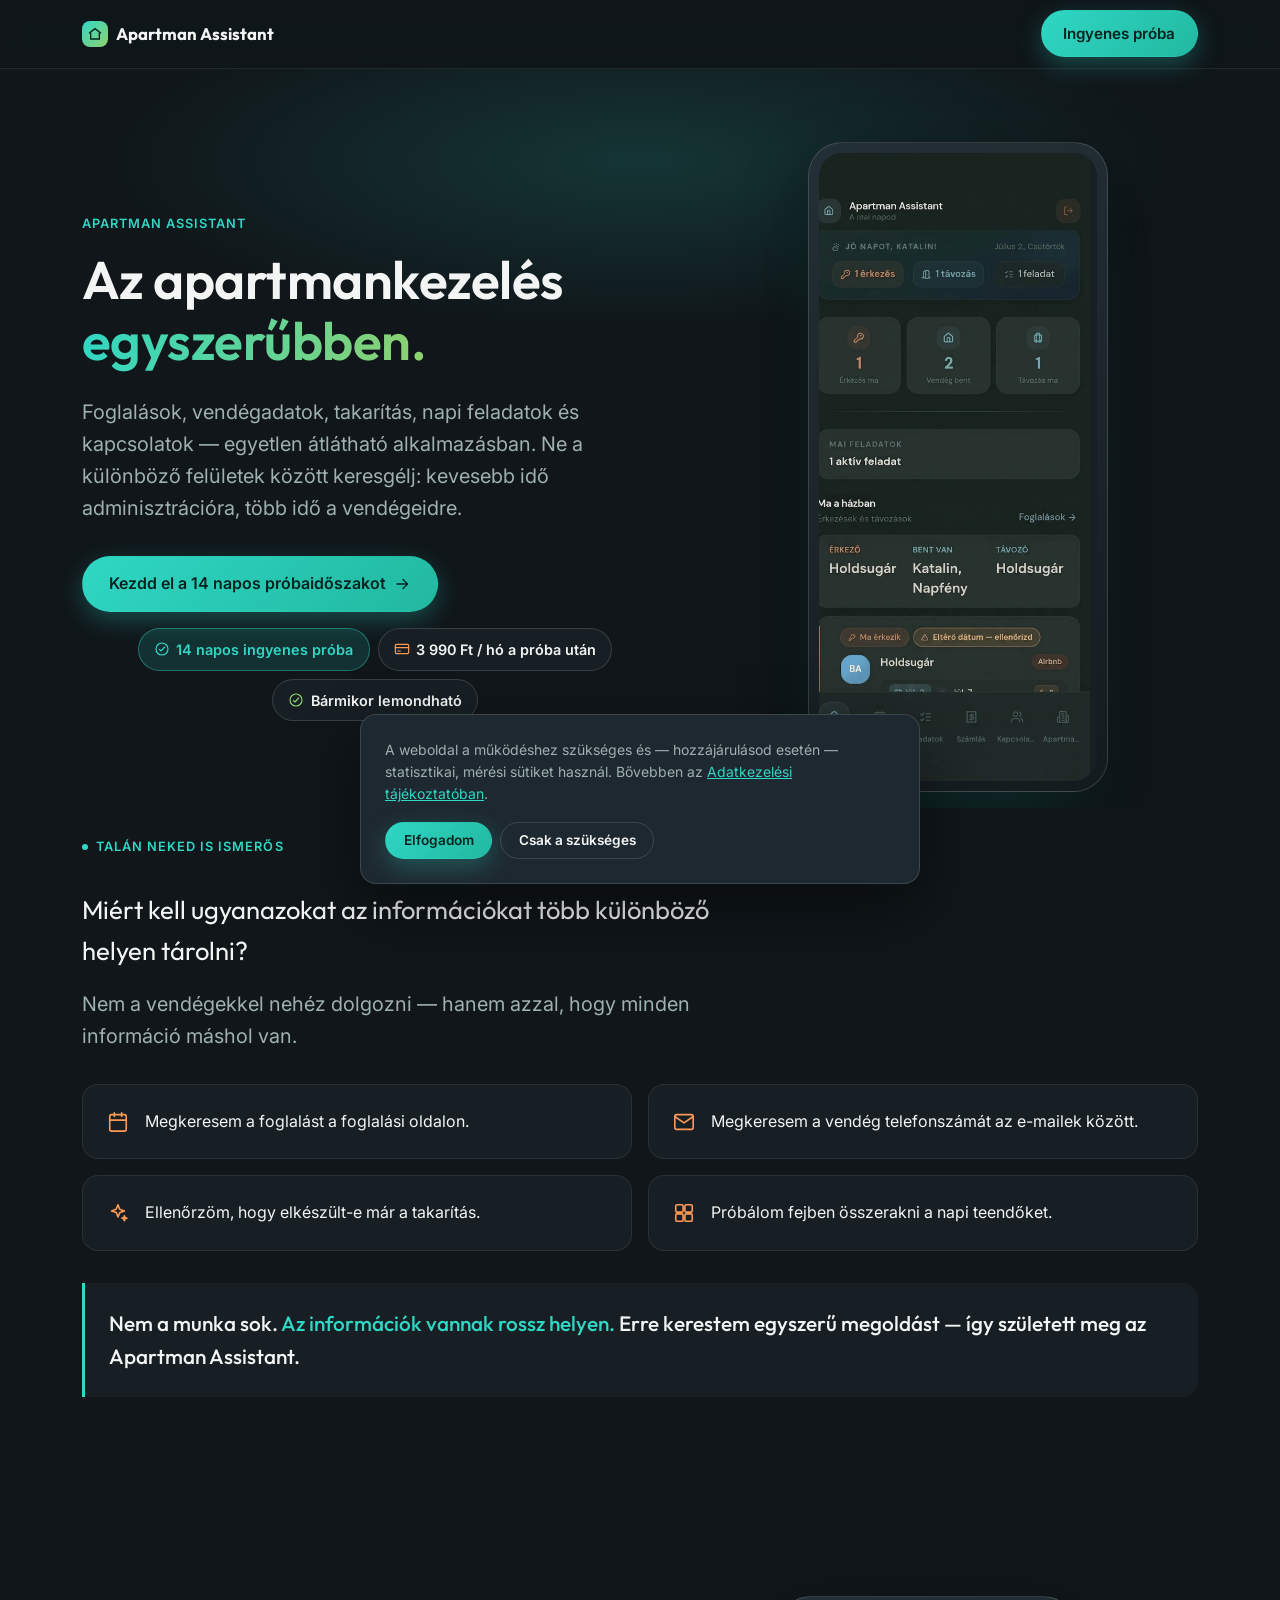
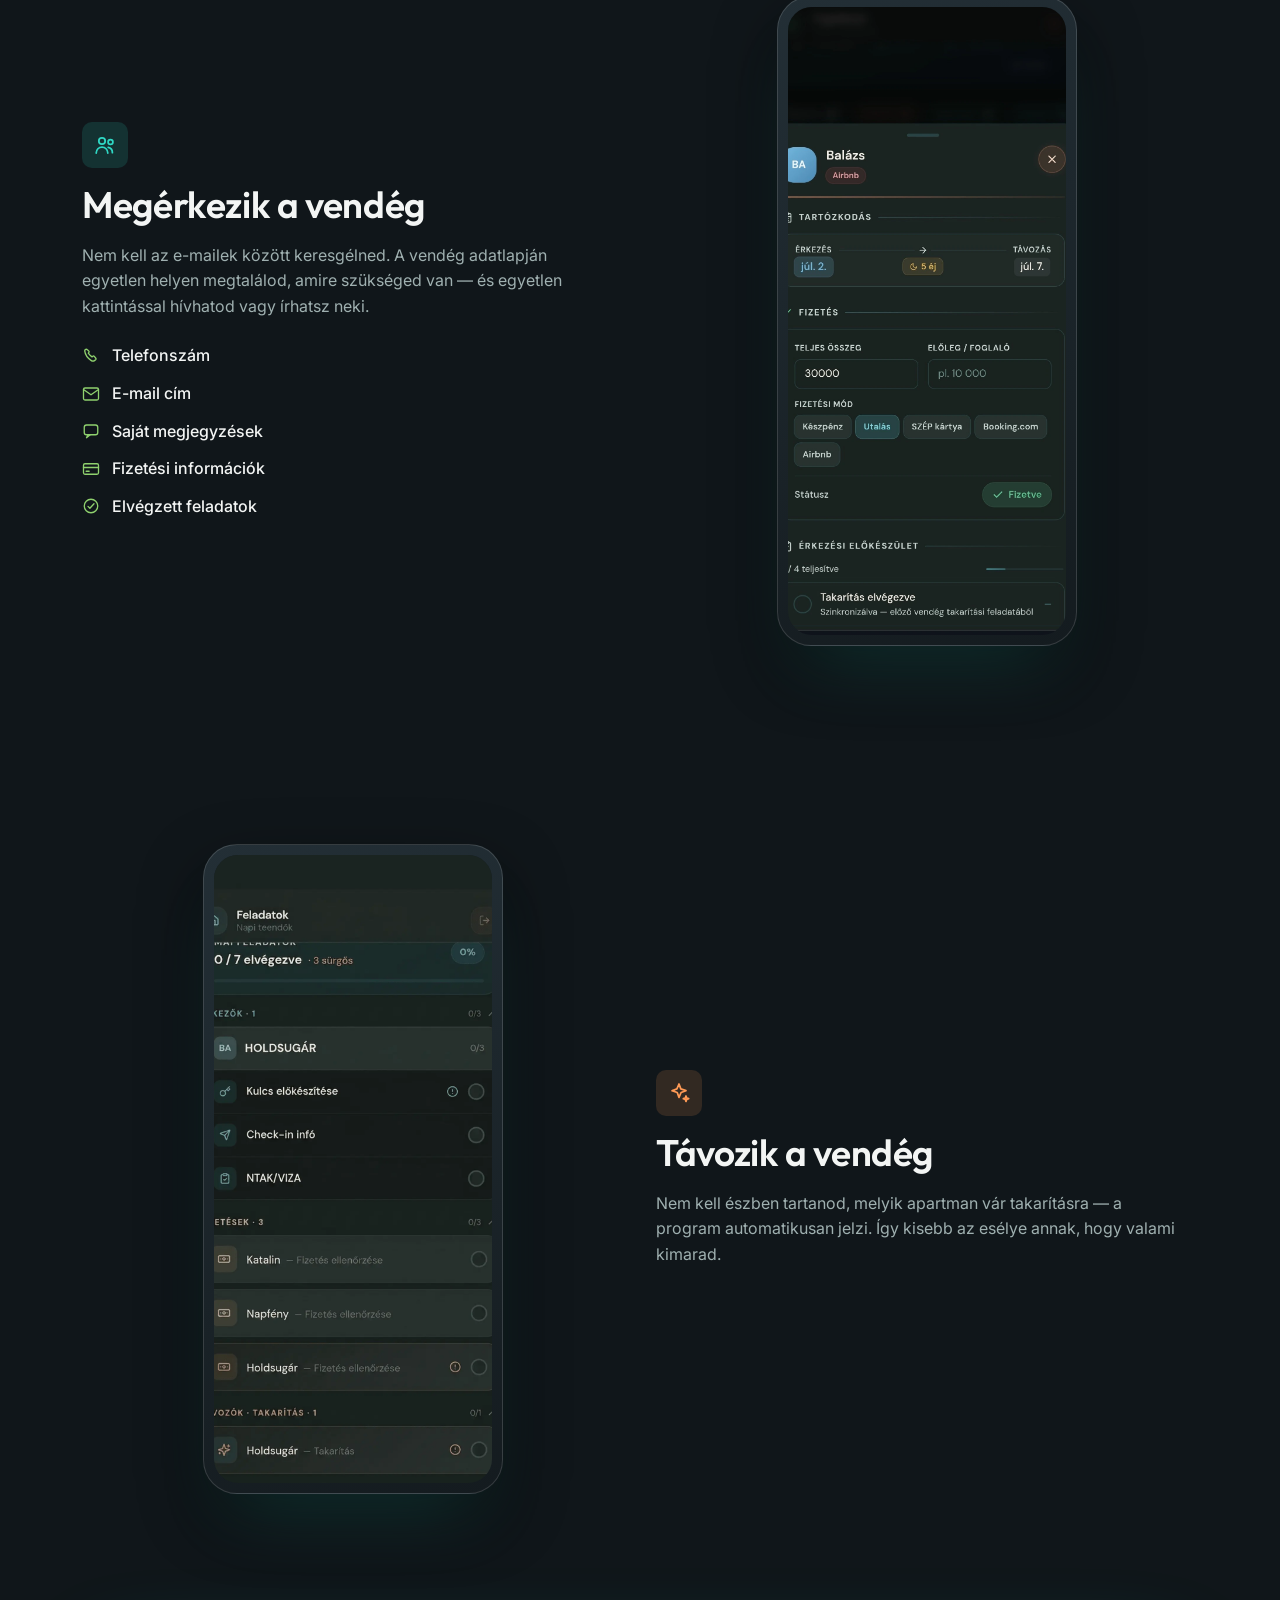
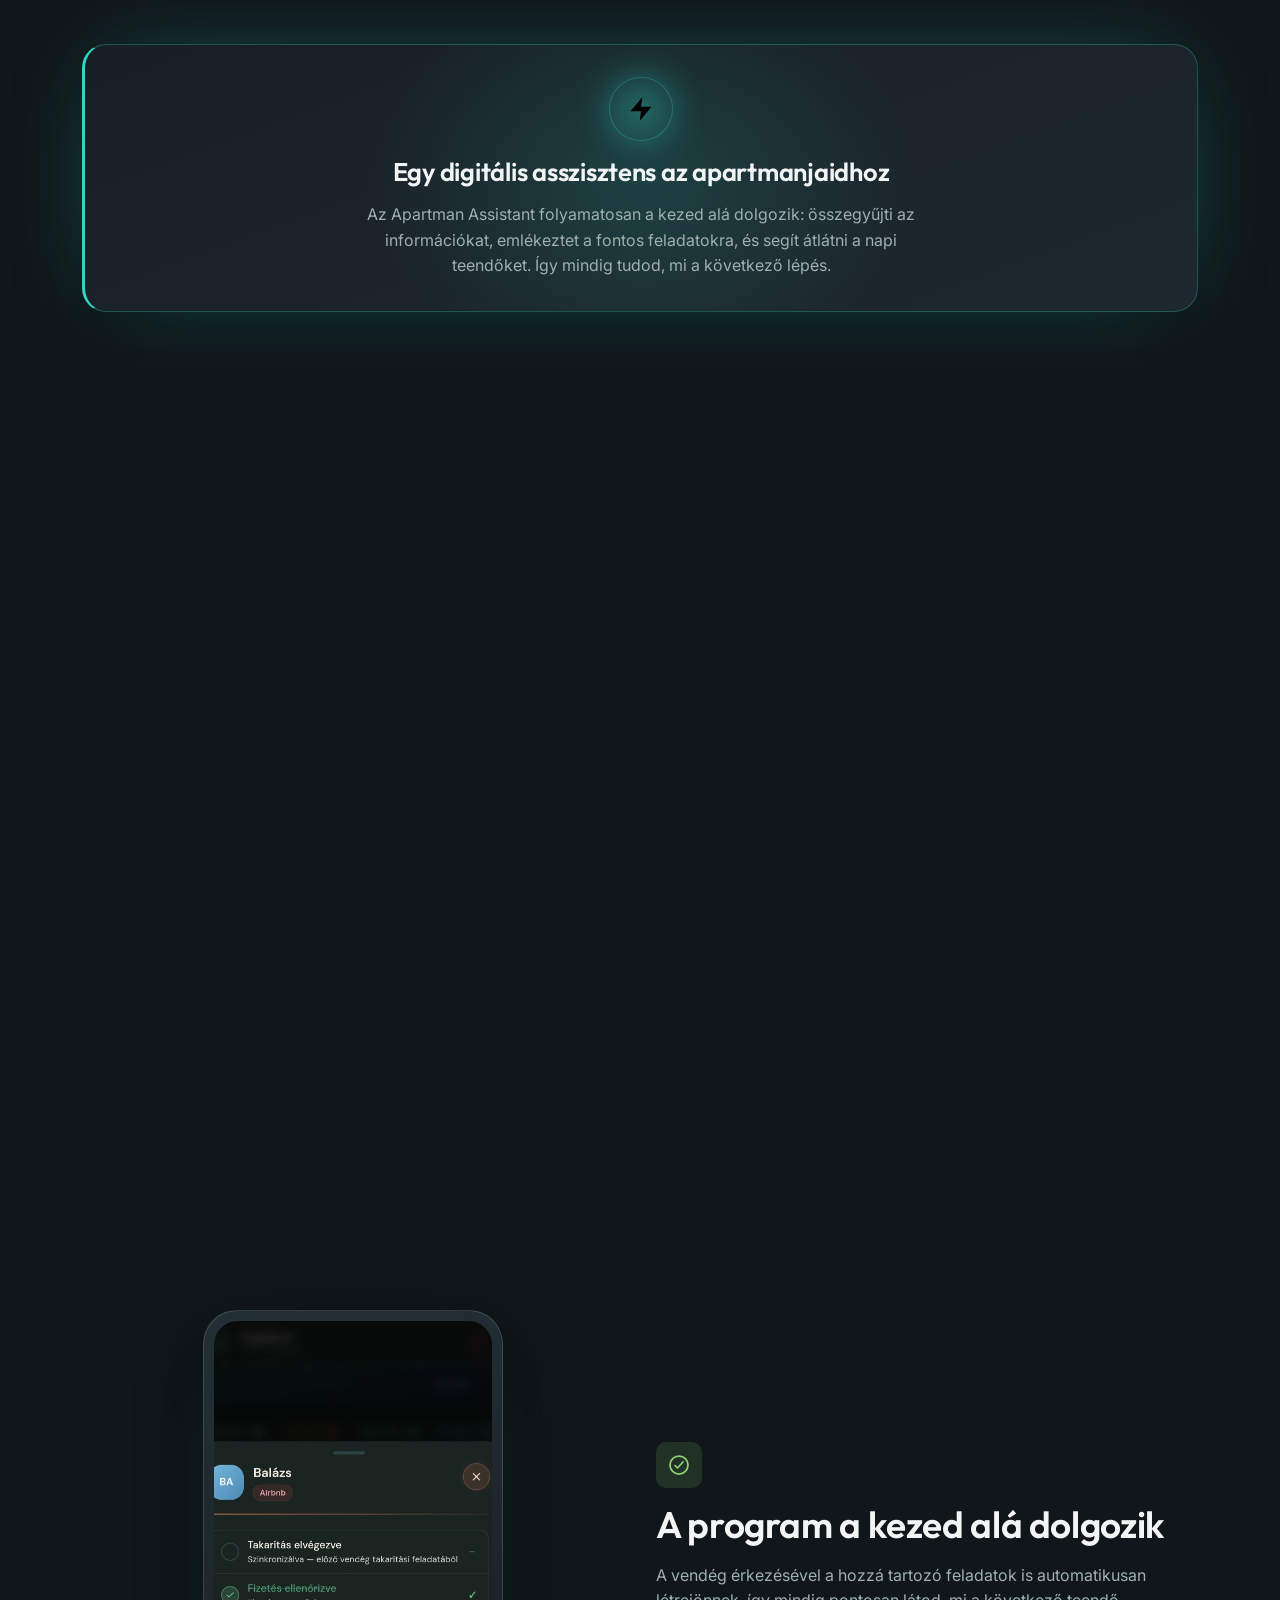
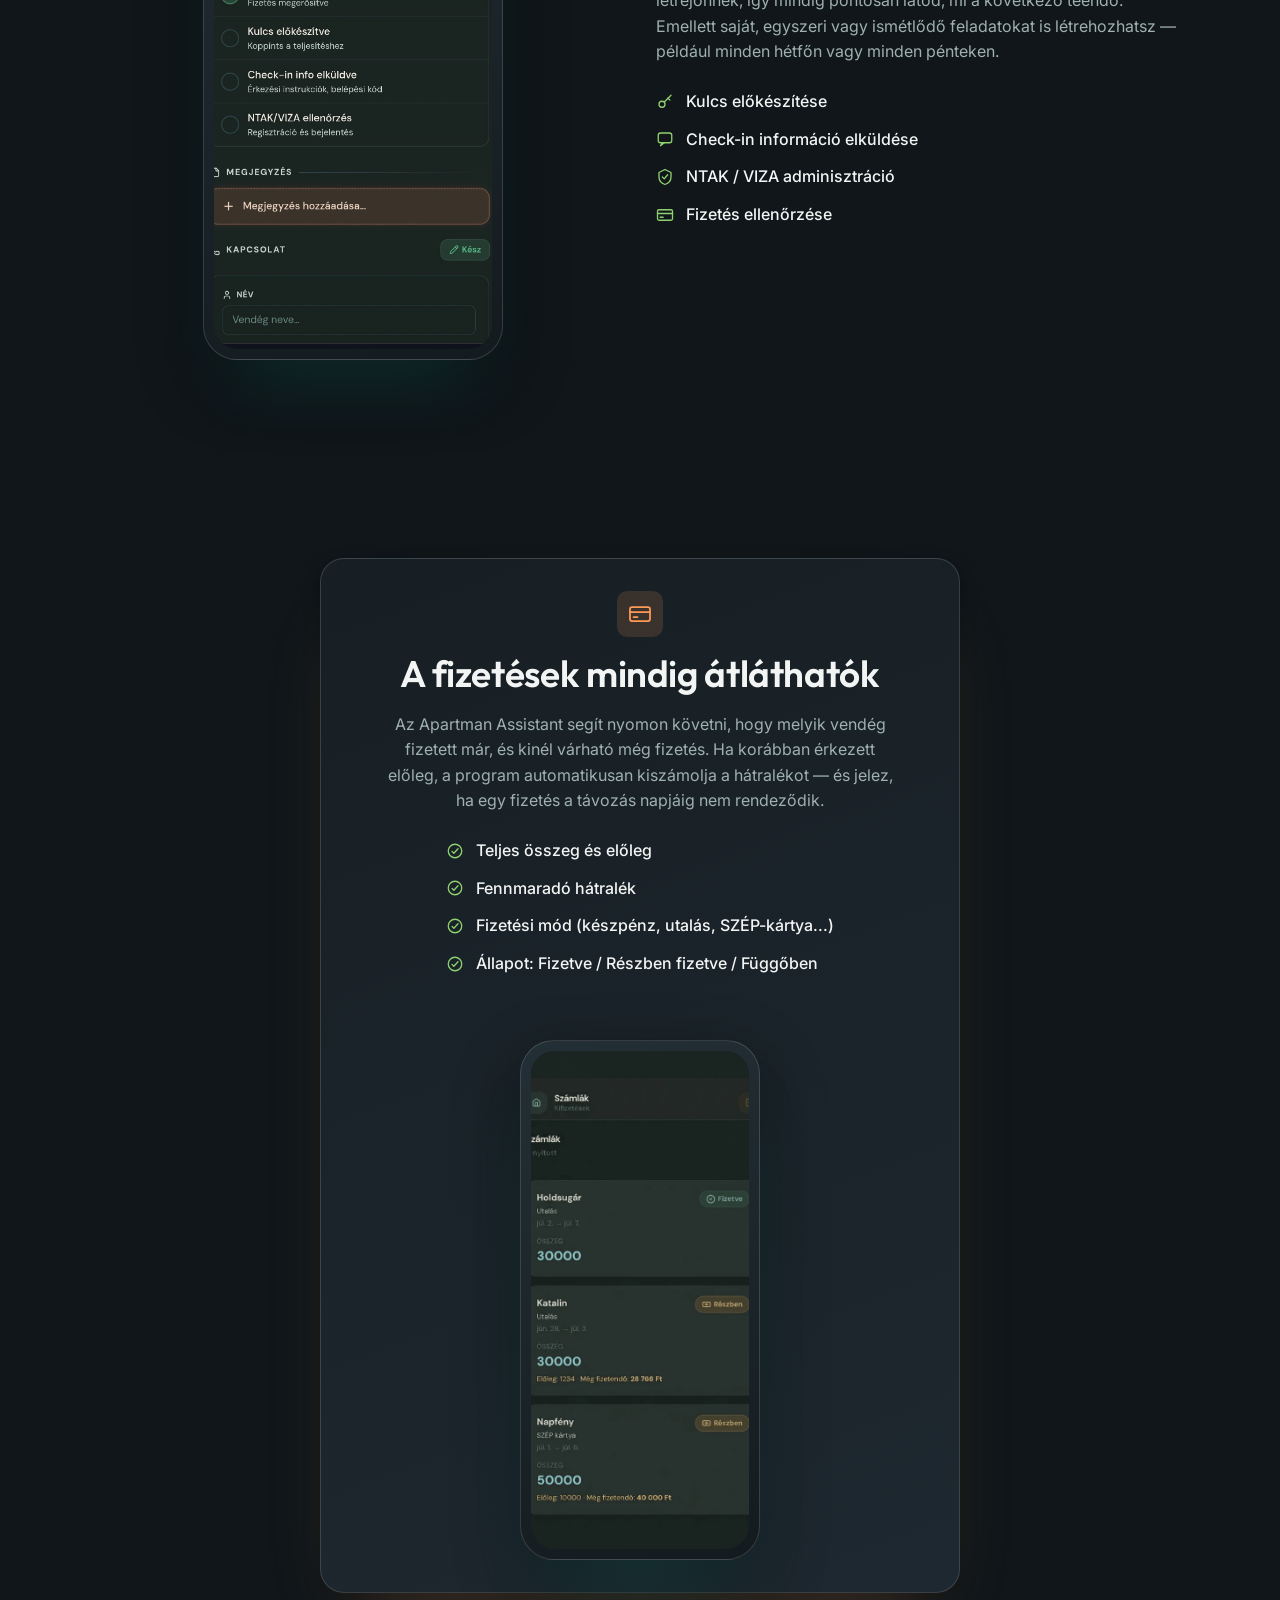
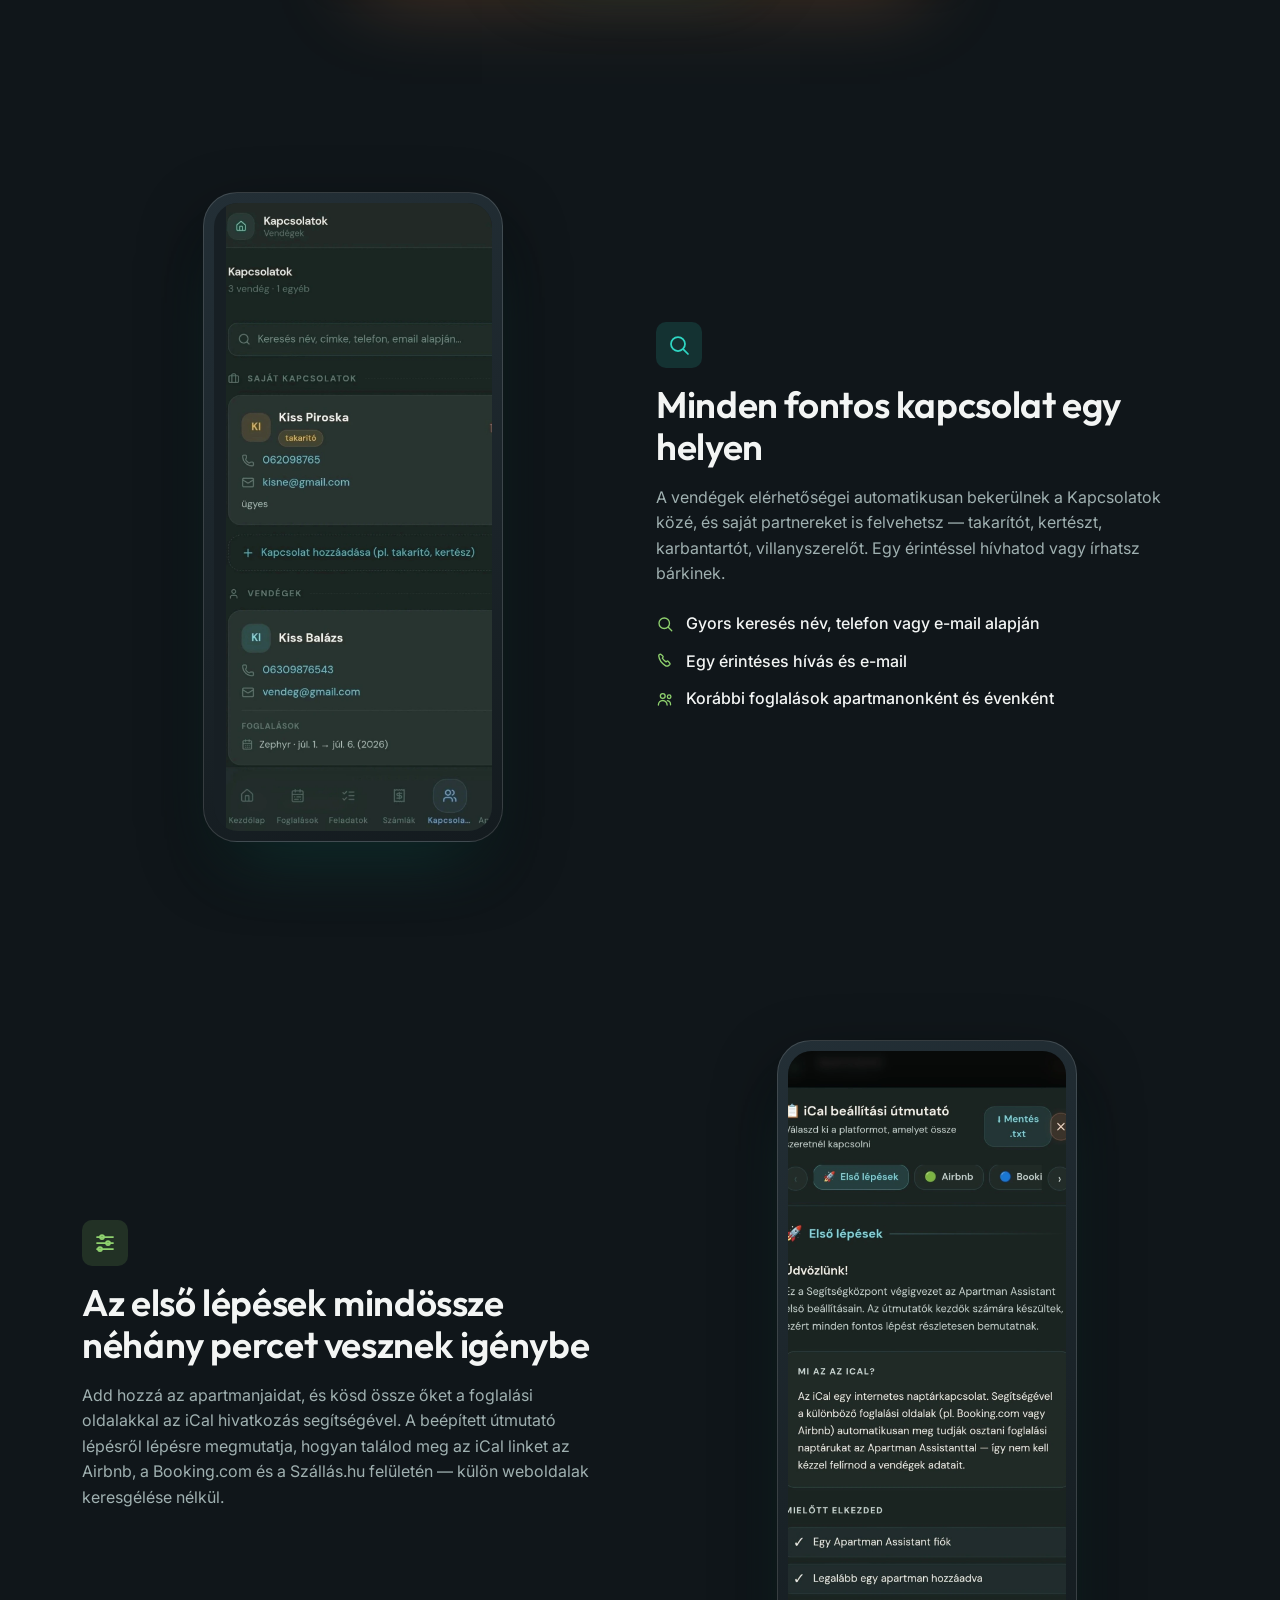
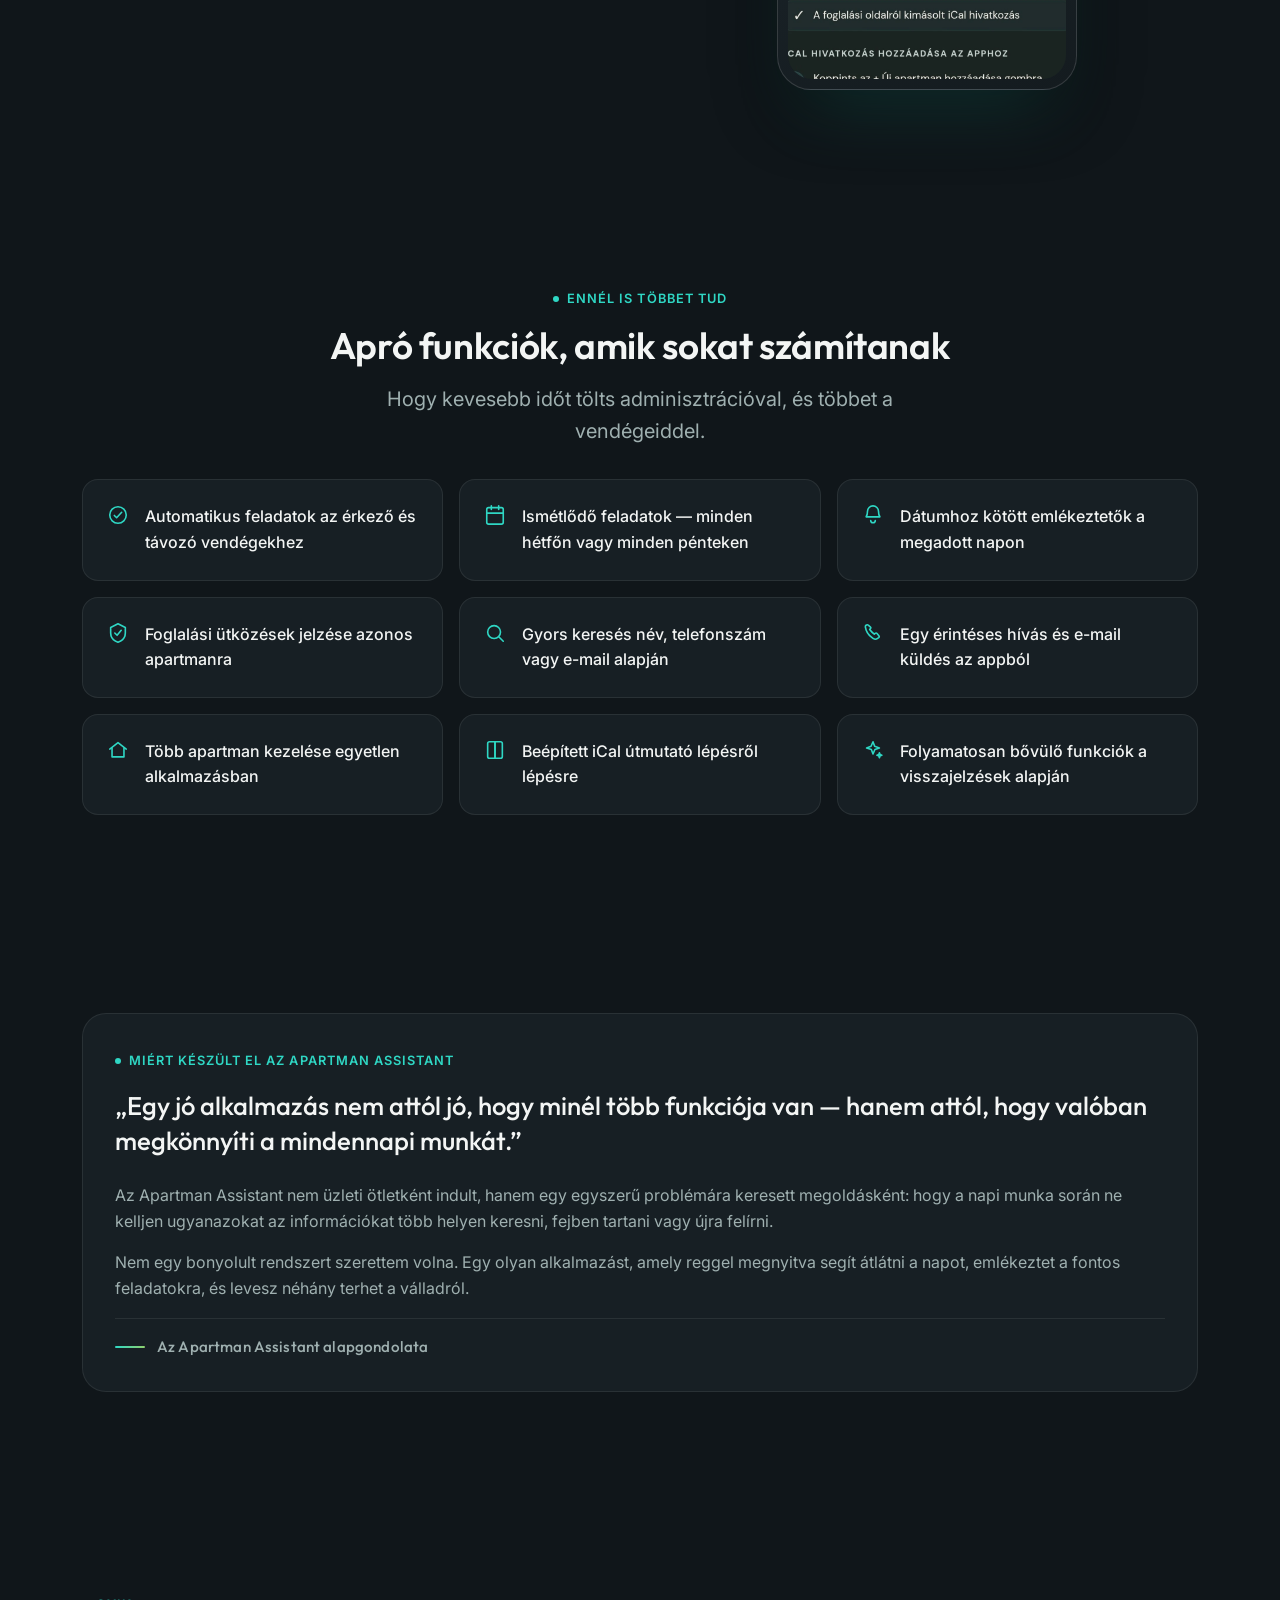
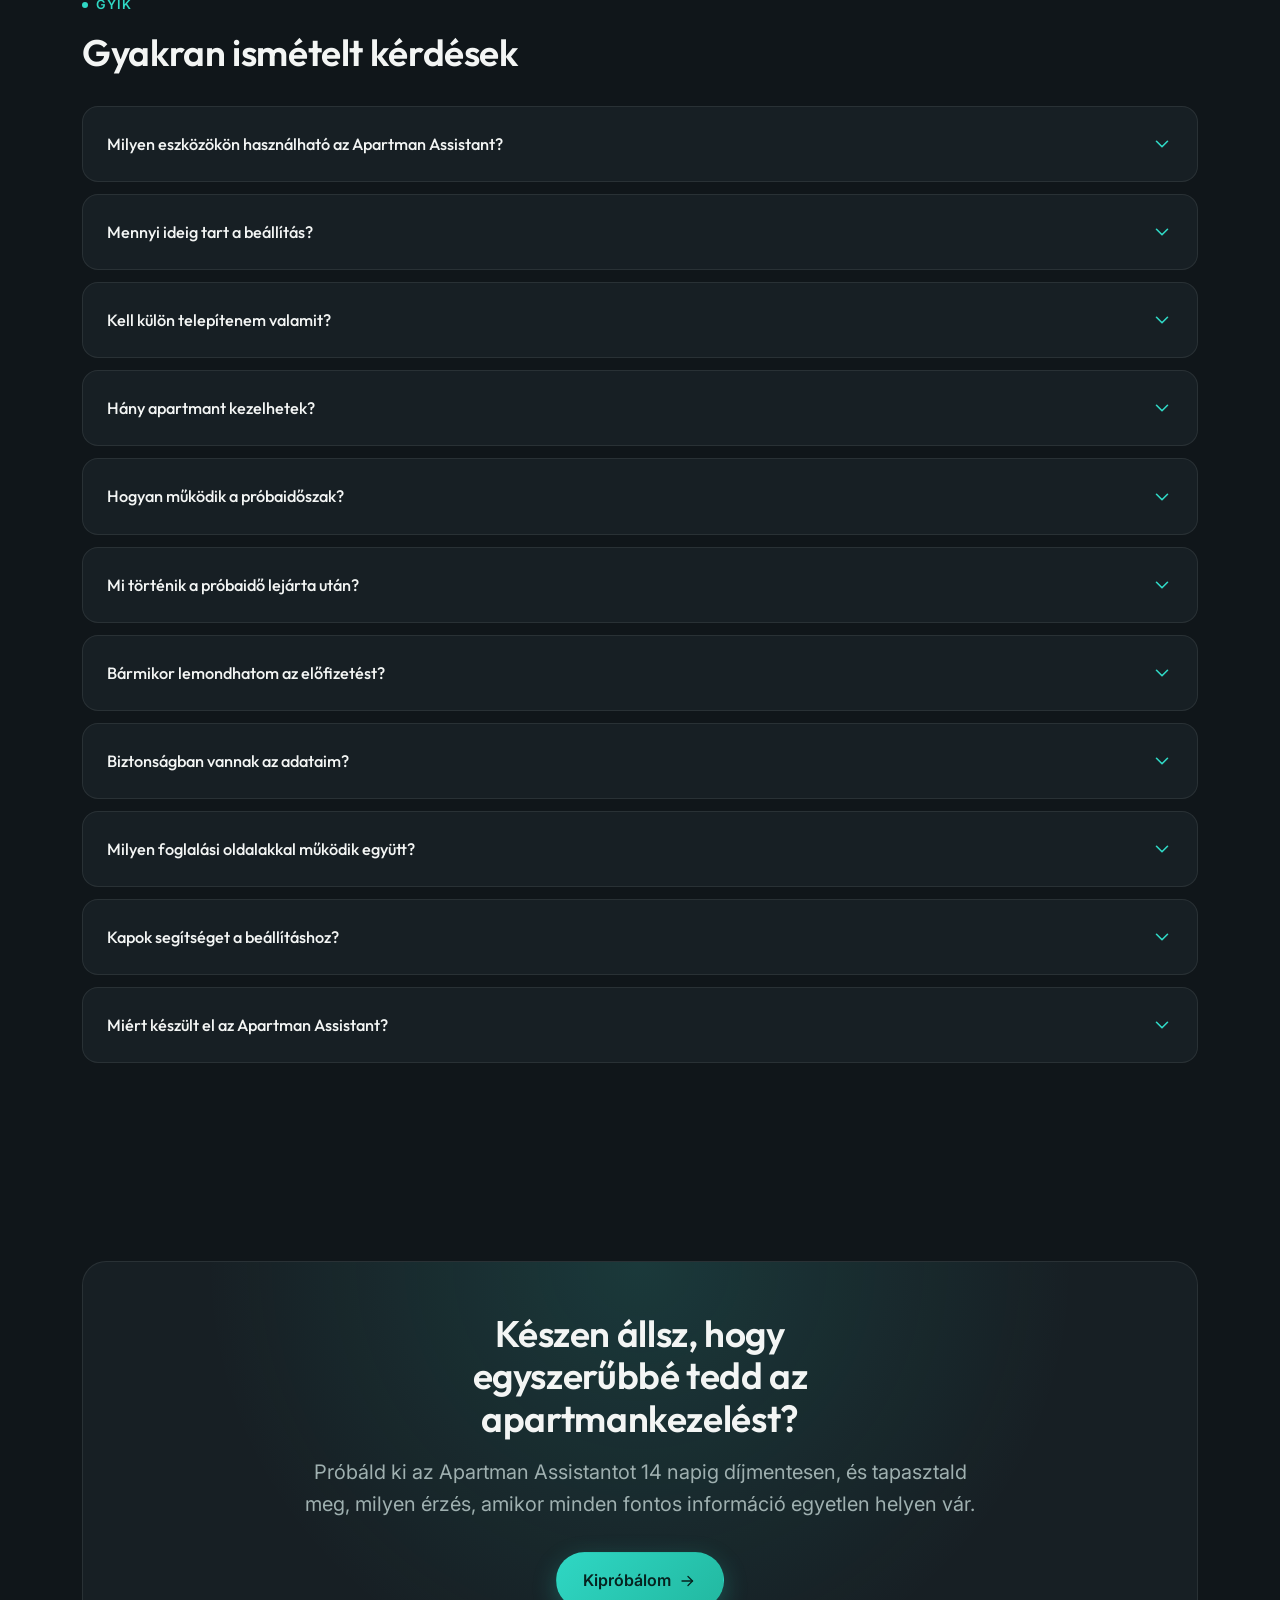
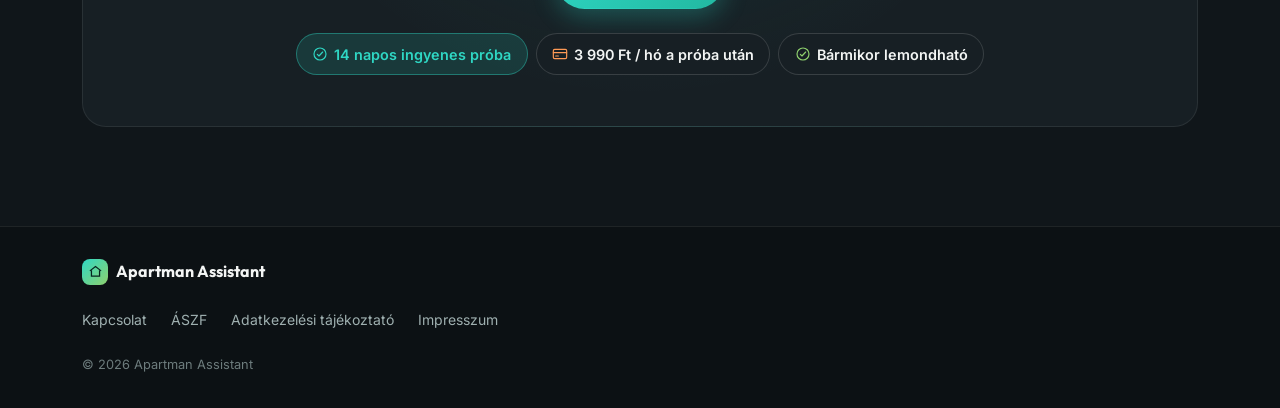
==== index.html @ 99f6b83a "Add files via upload" ====
<!DOCTYPE html>
<html lang="hu">
<head>
<meta charset="UTF-8" />
<meta name="viewport" content="width=device-width, initial-scale=1, viewport-fit=cover" />

<!-- ==========================================================================
     SEO — alap meta adatok
     FONTOS: a canonical és az OG url jelenleg placeholder domain
     (apartmanassistant.hu). Cseréld le a végleges domainre, amint megvan.
     ========================================================================== -->
<title>Apartman Assistant — Az apartmankezelés egyszerűbben</title>
<meta name="description" content="Foglalások, vendégadatok, takarítás és fizetések egyetlen átlátható alkalmazásban. Próbáld ki az Apartman Assistantot 14 napig ingyenesen." />
<link rel="canonical" href="https://apartmanassistant.hu/" />
<meta name="robots" content="index, follow" />
<meta name="theme-color" content="#10161a" />
<link rel="icon" href="/favicon.svg" type="image/svg+xml" />
<link rel="apple-touch-icon" href="/assets/apple-touch-icon.png" />

<!-- Open Graph -->
<meta property="og:type" content="website" />
<meta property="og:site_name" content="Apartman Assistant" />
<meta property="og:title" content="Apartman Assistant — Az apartmankezelés egyszerűbben" />
<meta property="og:description" content="Foglalások, vendégadatok, takarítás és fizetések egyetlen átlátható alkalmazásban. 14 napos ingyenes próba." />
<meta property="og:url" content="https://apartmanassistant.hu/" />
<meta property="og:locale" content="hu_HU" />
<!-- TODO: tölts fel egy 1200x630 megosztási képet ide -->
<meta property="og:image" content="https://apartmanassistant.hu/assets/og-image.jpg" />
<meta property="og:image:width" content="1200" />
<meta property="og:image:height" content="630" />

<!-- Twitter / X card (Messenger és LinkedIn is az OG tagekből olvas) -->
<meta name="twitter:card" content="summary_large_image" />
<meta name="twitter:title" content="Apartman Assistant — Az apartmankezelés egyszerűbben" />
<meta name="twitter:description" content="Foglalások, vendégadatok, takarítás és fizetések egyetlen átlátható alkalmazásban." />
<meta name="twitter:image" content="https://apartmanassistant.hu/assets/og-image.jpg" />

<!-- Betűtípusok -->
<link rel="preconnect" href="https://fonts.googleapis.com" />
<link rel="preconnect" href="https://fonts.gstatic.com" crossorigin />
<link href="https://fonts.googleapis.com/css2?family=Outfit:wght@500;600;700&family=Inter:wght@400;500;600;700&display=swap" rel="stylesheet" />

<link rel="stylesheet" href="style.css" />

<!-- ==========================================================================
     STRUKTURÁLT ADATOK (Schema.org)
     ========================================================================== -->
<script type="application/ld+json">
{
  "@context": "https://schema.org",
  "@type": "Organization",
  "name": "Apartman Assistant",
  "url": "https://apartmanassistant.hu/",
  "logo": "https://apartmanassistant.hu/assets/logo.png"
}
</script>
<script type="application/ld+json">
{
  "@context": "https://schema.org",
  "@type": "WebSite",
  "name": "Apartman Assistant",
  "url": "https://apartmanassistant.hu/"
}
</script>
<script type="application/ld+json">
{
  "@context": "https://schema.org",
  "@type": "SoftwareApplication",
  "name": "Apartman Assistant",
  "applicationCategory": "BusinessApplication",
  "operatingSystem": "Web, PWA",
  "offers": {
    "@type": "Offer",
    "price": "3990",
    "priceCurrency": "HUF",
    "priceValidUntil": "2027-12-31"
  }
}
</script>
<script type="application/ld+json">
{
  "@context": "https://schema.org",
  "@type": "FAQPage",
  "mainEntity": [
    {
      "@type": "Question",
      "name": "Milyen eszközökön használható az Apartman Assistant?",
      "acceptedAnswer": { "@type": "Answer", "text": "Az Apartman Assistant telefonon, táblagépen és számítógépen is használható. PWA alkalmazásként néhány érintéssel a telefon kezdőképernyőjére is telepíthető." }
    },
    {
      "@type": "Question",
      "name": "Mennyi ideig tart a beállítás?",
      "acceptedAnswer": { "@type": "Answer", "text": "Az első apartman hozzáadása és az iCal kapcsolat beállítása általában csak néhány percet vesz igénybe. A beépített útmutató lépésről lépésre segít a folyamatban." }
    },
    {
      "@type": "Question",
      "name": "Kell külön telepítenem valamit?",
      "acceptedAnswer": { "@type": "Answer", "text": "Nem. Az alkalmazás böngészőből azonnal használható, de igény esetén telepíthető a telefon kezdőképernyőjére is." }
    },
    {
      "@type": "Question",
      "name": "Hány apartmant kezelhetek?",
      "acceptedAnswer": { "@type": "Answer", "text": "Az alkalmazás több apartman kezelésére is alkalmas." }
    },
    {
      "@type": "Question",
      "name": "Hogyan működik a próbaidőszak?",
      "acceptedAnswer": { "@type": "Answer", "text": "Az Apartman Assistant 14 napig ingyenesen kipróbálható. Ez idő alatt minden funkció elérhető." }
    },
    {
      "@type": "Question",
      "name": "Mi történik a próbaidő lejárta után?",
      "acceptedAnswer": { "@type": "Answer", "text": "A próbaidő után az előfizetés havi 3 990 Ft." }
    },
    {
      "@type": "Question",
      "name": "Bármikor lemondhatom az előfizetést?",
      "acceptedAnswer": { "@type": "Answer", "text": "Igen. Az előfizetés bármikor lemondható." }
    },
    {
      "@type": "Question",
      "name": "Biztonságban vannak az adataim?",
      "acceptedAnswer": { "@type": "Answer", "text": "Igen. Az alkalmazás kizárólag a működéshez szükséges adatokat kezeli. Az adatkezelés részletei az Adatkezelési tájékoztatóban találhatók." }
    },
    {
      "@type": "Question",
      "name": "Milyen foglalási oldalakkal működik együtt?",
      "acceptedAnswer": { "@type": "Answer", "text": "Az alkalmazás iCal kapcsolat segítségével használható azokkal a foglalási oldalakkal, amelyek támogatják az iCal exportot, például az Airbnb, a Booking.com vagy a Szállás.hu." }
    },
    {
      "@type": "Question",
      "name": "Kapok segítséget a beállításhoz?",
      "acceptedAnswer": { "@type": "Answer", "text": "Igen. Az alkalmazás beépített útmutatóval segít az iCal kapcsolat beállításában." }
    },
    {
      "@type": "Question",
      "name": "Miért készült el az Apartman Assistant?",
      "acceptedAnswer": { "@type": "Answer", "text": "Mert az apartmankezelés nem attól lesz egyszerűbb, ha még több felületet kell megnyitni — az Apartman Assistant egy helyre gyűjti a fontos információkat." }
    }
  ]
}
</script>

<!-- ==========================================================================
     ANALYTICS / MARKETING — placeholder betöltők (Consent Mode v2)
     A tényleges GA4 / GTM / Meta Pixel azonosítókat a script.js tetején
     található TODO résznél kell megadni. Amíg nincs elfogadott cookie
     hozzájárulás, ezek nem futnak le ténylegesen (lásd script.js).
     ========================================================================== -->
<script>
  window.dataLayer = window.dataLayer || [];
  function gtag(){ dataLayer.push(arguments); }
  gtag('consent', 'default', {
    ad_storage: 'denied',
    analytics_storage: 'denied',
    ad_user_data: 'denied',
    ad_personalization: 'denied',
    wait_for_update: 500
  });
</script>
</head>

<body>
<a class="skip-link" href="#main">Ugrás a tartalomhoz</a>

<!-- ==========================================================================
     IKON KÉSZLET (rejtett SVG sprite — egységes, saját vonalikon-rendszer)
     ========================================================================== -->
<svg xmlns="http://www.w3.org/2000/svg" style="display:none">
  <defs>
    <symbol id="icon-calendar" viewBox="0 0 24 24"><rect x="3" y="4" width="18" height="18" rx="2"/><line x1="3" y1="10" x2="21" y2="10"/><line x1="8" y1="2" x2="8" y2="6"/><line x1="16" y1="2" x2="16" y2="6"/></symbol>
    <symbol id="icon-mail" viewBox="0 0 24 24"><rect x="2" y="4" width="20" height="16" rx="2"/><polyline points="2,6 12,13 22,6"/></symbol>
    <symbol id="icon-phone" viewBox="0 0 24 24"><path d="M6 3c-1.5 0-2.5 1-2.3 2.5.6 4.5 3.8 9.2 8.3 12.3 1.4 1 3.1 1.5 4.6.4l1.6-1.2c.6-.5.7-1.4.2-2l-2-2.4c-.5-.6-1.4-.7-2-.2l-1 .8c-2-1.4-3.7-3.1-5-5l.8-1c.5-.6.4-1.5-.2-2L6.8 3.3C6.5 3 6.2 3 6 3z"/></symbol>
    <symbol id="icon-message" viewBox="0 0 24 24"><rect x="3" y="4" width="18" height="13" rx="3"/><polyline points="8,17 6,21 11,17"/></symbol>
    <symbol id="icon-card" viewBox="0 0 24 24"><rect x="2" y="5" width="20" height="14" rx="2"/><line x1="2" y1="10" x2="22" y2="10"/><line x1="5.5" y1="15" x2="9.5" y2="15"/></symbol>
    <symbol id="icon-check" viewBox="0 0 24 24"><circle cx="12" cy="12" r="9"/><polyline points="8,12.5 10.5,15 16,9"/></symbol>
    <symbol id="icon-home" viewBox="0 0 24 24"><polyline points="3,11 12,4 21,11"/><path d="M5.5 10v9.5h13V10"/></symbol>
    <symbol id="icon-key" viewBox="0 0 24 24"><circle cx="8" cy="15" r="4"/><line x1="11" y1="12" x2="20" y2="3"/><line x1="16" y1="7" x2="18.5" y2="9.5"/></symbol>
    <symbol id="icon-shield" viewBox="0 0 24 24"><path d="M12 2l8 4v6c0 5-3.5 8.5-8 10-4.5-1.5-8-5-8-10V6l8-4z"/><polyline points="8.5,12 11,14.5 15.5,9"/></symbol>
    <symbol id="icon-search" viewBox="0 0 24 24"><circle cx="11" cy="11" r="7"/><line x1="21" y1="21" x2="16.65" y2="16.65"/></symbol>
    <symbol id="icon-users" viewBox="0 0 24 24"><circle cx="9" cy="8" r="3.2"/><path d="M3.2 20c0-3.3 2.6-6 5.8-6s5.8 2.7 5.8 6"/><circle cx="17.5" cy="9" r="2.4"/><path d="M15.2 14.3c2.4.4 4.2 2.6 4.2 5.4"/></symbol>
    <symbol id="icon-heart" viewBox="0 0 24 24"><path d="M12 21s-7-4.5-9.5-9C.7 8 2 4 6 4c2 0 4 1.3 6 4 2-2.7 4-4 6-4 4 0 5.3 4 3.5 8-2.5 4.5-9.5 9-9.5 9z"/></symbol>
    <symbol id="icon-chevron-down" viewBox="0 0 24 24"><polyline points="6,9 12,15 18,9"/></symbol>
    <symbol id="icon-arrow-right" viewBox="0 0 24 24"><line x1="4" y1="12" x2="18" y2="12"/><polyline points="12,6 18,12 12,18"/></symbol>
    <symbol id="icon-smartphone" viewBox="0 0 24 24"><rect x="6" y="2" width="12" height="20" rx="2"/><line x1="11" y1="18.5" x2="13" y2="18.5"/></symbol>
    <symbol id="icon-sparkle" viewBox="0 0 24 24"><path d="M12 3l1.8 4.9L19 9.7l-4.9 1.8L12 16.4l-1.8-4.9L5 9.7l4.9-1.8L12 3z"/><path d="M19 15l.7 2 2 .7-2 .7-.7 2-.7-2-2-.7 2-.7z"/></symbol>
    <symbol id="icon-bell" viewBox="0 0 24 24"><path d="M6 8a6 6 0 1 1 12 0c0 4 1.5 6 1.5 6h-15S6 12 6 8z"/><path d="M9.5 18a2.5 2.5 0 0 0 5 0"/></symbol>
    <symbol id="icon-grid" viewBox="0 0 24 24"><rect x="3" y="3" width="8" height="8" rx="1.5"/><rect x="13" y="3" width="8" height="8" rx="1.5"/><rect x="3" y="13" width="8" height="8" rx="1.5"/><rect x="13" y="13" width="8" height="8" rx="1.5"/></symbol>
    <symbol id="icon-sliders" viewBox="0 0 24 24"><line x1="4" y1="6" x2="20" y2="6"/><circle cx="9" cy="6" r="2"/><line x1="4" y1="12" x2="20" y2="12"/><circle cx="15" cy="12" r="2"/><line x1="4" y1="18" x2="20" y2="18"/><circle cx="7" cy="18" r="2"/></symbol>
    <symbol id="icon-book" viewBox="0 0 24 24"><path d="M4 5a2 2 0 0 1 2-2h6v18H6a2 2 0 0 1-2-2V5z"/><path d="M20 5a2 2 0 0 0-2-2h-6v18h6a2 2 0 0 0 2-2V5z"/></symbol>
    <symbol id="icon-image" viewBox="0 0 24 24"><rect x="3" y="3" width="18" height="18" rx="2"/><circle cx="8.5" cy="8.5" r="1.6"/><polyline points="21,15 16,10 5,21"/></symbol>
    <symbol id="icon-zap" viewBox="0 0 24 24"><polygon points="13,2 3,14 12,14 11,22 21,10 12,10"/></symbol>
  </defs>
</svg>

<!-- ==========================================================================
     BLOKK: HEADER
     ========================================================================== -->
<header class="site-header" data-block="header">
  <div class="container site-header__inner">
    <a class="logo" href="#top" aria-label="Apartman Assistant — kezdőlap">
      <span class="logo__mark"><svg viewBox="0 0 24 24"><use href="#icon-home"/></svg></span>
      Apartman Assistant
    </a>
    <a class="btn btn-primary" href="#cta" data-cta="header">
      Ingyenes próba
    </a>
  </div>
</header>

<main id="main">

<!-- ==========================================================================
     BLOKK: HERO
     Csere: a .device-frame__placeholder helyére kerül majd a valódi
     kezdőképernyő (Dashboard / Mai teendők) screenshot.
     Ajánlott fájl: assets/screenshots/01-hero-dashboard.webp (1080×2340)
     ========================================================================== -->
<section class="hero" id="top" data-block="hero">
  <div class="container hero__inner">
    <div class="hero__content" data-reveal>
      <span class="hero__kicker">Apartman Assistant</span>
      <h1>Az apartmankezelés <span class="accent">egyszerűbben.</span></h1>
      <p class="hero__lead">
        Foglalások, vendégadatok, takarítás, napi feladatok és kapcsolatok — egyetlen
        átlátható alkalmazásban. Ne a különböző felületek között keresgélj: kevesebb
        idő adminisztrációra, több idő a vendégeidre.
      </p>
      <div class="hero__cta">
        <a class="btn btn-primary" href="#cta" data-cta="hero">
          Kezdd el a 14 napos próbaidőszakot
          <svg class="icon" style="width:18px;height:18px"><use href="#icon-arrow-right"/></svg>
        </a>
      </div>
      <ul class="trust-badges trust-badges--emphasis">
        <li><svg class="icon"><use href="#icon-check"/></svg>14 napos ingyenes próba</li>
        <li><svg class="icon"><use href="#icon-card"/></svg>3 990 Ft / hó a próba után</li>
        <li><svg class="icon"><use href="#icon-check"/></svg>Bármikor lemondható</li>
      </ul>
    </div>

    <div class="hero__visual" data-reveal>
      <!-- SCREENSHOT HELYE 1/8 — Dashboard / mai teendők nézet -->
      <div class="device-frame">
        <div class="device-frame__screen">
          <img class="device-frame__img img--hero" src="assets/screenshots/01-hero-dashboard.webp" alt="Apartman Assistant kezdőképernyő a mai teendőkkel" loading="eager" width="1080" height="2340">
        </div>
      </div>
    </div>
  </div>
</section>

<!-- ==========================================================================
     BLOKK: PROBLÉMA
     ========================================================================== -->
<section class="section" id="problema" data-block="problem">
  <div class="container">
    <div class="problem__intro" data-reveal>
      <span class="eyebrow"><span class="dot"></span>Talán neked is ismerős</span>
      <p class="problem__question">Miért kell ugyanazokat az információkat több különböző helyen tárolni?</p>
      <p class="lead">
        Nem a vendégekkel nehéz dolgozni — hanem azzal, hogy minden információ máshol van.
      </p>
    </div>

    <ul class="problem__list">
      <li class="problem__item" data-reveal>
        <svg class="icon"><use href="#icon-calendar"/></svg>
        <p>Megkeresem a foglalást a foglalási oldalon.</p>
      </li>
      <li class="problem__item" data-reveal>
        <svg class="icon"><use href="#icon-mail"/></svg>
        <p>Megkeresem a vendég telefonszámát az e-mailek között.</p>
      </li>
      <li class="problem__item" data-reveal>
        <svg class="icon"><use href="#icon-sparkle"/></svg>
        <p>Ellenőrzöm, hogy elkészült-e már a takarítás.</p>
      </li>
      <li class="problem__item" data-reveal>
        <svg class="icon"><use href="#icon-grid"/></svg>
        <p>Próbálom fejben összerakni a napi teendőket.</p>
      </li>
    </ul>

    <p class="problem__outro" data-reveal>
      Nem a munka sok. <span>Az információk vannak rossz helyen.</span> Erre kerestem
      egyszerű megoldást — így született meg az Apartman Assistant.
    </p>
  </div>
</section>

<!-- ==========================================================================
     BLOKK: FUNKCIÓ — Megérkezik a vendég
     Csere: assets/screenshots/02-guest-profile.webp — vendég adatlap nézet
     ========================================================================== -->
<section class="section section--tight" id="funkciok" data-block="feature-guest-arrival">
  <div class="container">
    <div class="feature">
      <div data-reveal>
        <div class="feature__icon-badge badge--turquoise" style="background:var(--color-turquoise-dim)">
          <svg class="icon" style="color:var(--color-turquoise)"><use href="#icon-users"/></svg>
        </div>
        <h2 class="feature__title">Megérkezik a vendég</h2>
        <p class="feature__text">
          Nem kell az e-mailek között keresgélned. A vendég adatlapján egyetlen helyen
          megtalálod, amire szükséged van — és egyetlen kattintással hívhatod vagy
          írhatsz neki.
        </p>
        <ul class="feature__points">
          <li><svg class="icon"><use href="#icon-phone"/></svg> Telefonszám</li>
          <li><svg class="icon"><use href="#icon-mail"/></svg> E-mail cím</li>
          <li><svg class="icon"><use href="#icon-message"/></svg> Saját megjegyzések</li>
          <li><svg class="icon"><use href="#icon-card"/></svg> Fizetési információk</li>
          <li><svg class="icon"><use href="#icon-check"/></svg> Elvégzett feladatok</li>
        </ul>
      </div>
      <div class="feature__visual" data-reveal>
        <!-- SCREENSHOT HELYE 2/8 — Vendég adatlap -->
        <div class="device-frame">
          <div class="device-frame__screen">
            <img class="device-frame__img img--guest-profile" src="assets/screenshots/02-guest-profile.webp" alt="Vendég adatlap elérhetőségekkel és fizetési adatokkal" loading="lazy" width="1080" height="2340">
          </div>
        </div>
      </div>
    </div>
  </div>
</section>

<!-- ==========================================================================
     BLOKK: FUNKCIÓ — Távozik a vendég / takarítás
     Csere: assets/screenshots/03-cleaning-status.webp
     ========================================================================== -->
<section class="section section--tight" data-block="feature-cleaning">
  <div class="container">
    <div class="feature feature--reverse">
      <div data-reveal>
        <div class="feature__icon-badge" style="background:var(--color-orange-dim)">
          <svg class="icon" style="color:var(--color-orange)"><use href="#icon-sparkle"/></svg>
        </div>
        <h2 class="feature__title">Távozik a vendég</h2>
        <p class="feature__text">
          Nem kell észben tartanod, melyik apartman vár takarításra — a program
          automatikusan jelzi. Így kisebb az esélye annak, hogy valami kimarad.
        </p>
      </div>
      <div class="feature__visual" data-reveal>
        <!-- SCREENSHOT HELYE 3/8 — Takarítás állapotjelző -->
        <div class="device-frame">
          <div class="device-frame__screen">
            <img class="device-frame__img img--tasks" src="assets/screenshots/03-cleaning-status.webp" alt="Feladatok nézet automatikusan generált napi teendőkkel, például takarítással" loading="lazy" width="1080" height="2340">
          </div>
        </div>
      </div>
    </div>
  </div>
</section>

<!-- ==========================================================================
     BLOKK: KIEMELT SÁV — digitális asszisztens
     ========================================================================== -->
<section class="section--tight" data-block="highlight">
  <div class="container">
    <div class="highlight-banner" data-reveal>
      <span class="highlight-banner__icon">
        <svg class="icon-lg"><use href="#icon-zap"/></svg>
      </span>
      <h3>Egy digitális asszisztens az apartmanjaidhoz</h3>
      <p>
        Az Apartman Assistant folyamatosan a kezed alá dolgozik: összegyűjti az
        információkat, emlékeztet a fontos feladatokra, és segít átlátni a napi
        teendőket. Így mindig tudod, mi a következő lépés.
      </p>
    </div>
  </div>
</section>

<!-- ==========================================================================
     BLOKK: FUNKCIÓ — Új foglalás / iCal automatikus import
     Csere: assets/screenshots/04-new-booking.webp
     ========================================================================== -->
<section class="section section--tight" data-block="feature-new-booking">
  <div class="container">
    <div class="feature">
      <div data-reveal>
        <div class="feature__icon-badge" style="background:var(--color-turquoise-dim)">
          <svg class="icon" style="color:var(--color-turquoise)"><use href="#icon-calendar"/></svg>
        </div>
        <h2 class="feature__title">Egy új foglalás érkezik</h2>
        <p class="feature__text">
          Amikor új foglalás érkezik, az Apartman Assistant automatikusan átveszi a
          legfontosabb adatokat a foglalási naptárból (iCal feed). Nem kell újra
          beírnod az érkezési és távozási dátumot, az apartmant vagy a vendég adatait
          — a foglalás néhány másodperc alatt megjelenik.
        </p>
        <ul class="feature__points">
          <li><svg class="icon"><use href="#icon-check"/></svg> Érkezés és távozás időpontja</li>
          <li><svg class="icon"><use href="#icon-check"/></svg> Az apartman adatai</li>
          <li><svg class="icon"><use href="#icon-check"/></svg> Fizetési információk</li>
          <li><svg class="icon"><use href="#icon-check"/></svg> Automatikusan létrejövő feladatok</li>
        </ul>
      </div>
      <div class="feature__visual" data-reveal>
        <!-- SCREENSHOT HELYE 4/8 — Új foglalás / foglalási lista -->
        <div class="device-frame">
          <div class="device-frame__screen">
            <img class="device-frame__img img--booking" src="assets/screenshots/04-new-booking.webp" alt="Automatikusan importált új foglalás az iCal feedből" loading="lazy" width="1080" height="2340">
          </div>
        </div>
      </div>
    </div>
  </div>
</section>

<!-- ==========================================================================
     BLOKK: FUNKCIÓ — Automatikus feladatok
     Csere: assets/screenshots/03-cleaning-status.webp
     (Ugyanaz a Feladatok-képernyő, mint a 3. helyen — nincs külön
     takarítás-nézet az appban, ezért nem kell külön screenshot.)
     ========================================================================== -->
<section class="section section--tight" data-block="feature-auto-tasks">
  <div class="container">
    <div class="feature feature--reverse">
      <div data-reveal>
        <div class="feature__icon-badge" style="background:var(--color-green-dim)">
          <svg class="icon" style="color:var(--color-green)"><use href="#icon-check"/></svg>
        </div>
        <h2 class="feature__title">A program a kezed alá dolgozik</h2>
        <p class="feature__text">
          A vendég érkezésével a hozzá tartozó feladatok is automatikusan létrejönnek,
          így mindig pontosan látod, mi a következő teendő. Emellett saját, egyszeri
          vagy ismétlődő feladatokat is létrehozhatsz — például minden hétfőn vagy
          minden pénteken.
        </p>
        <ul class="feature__points">
          <li><svg class="icon"><use href="#icon-key"/></svg> Kulcs előkészítése</li>
          <li><svg class="icon"><use href="#icon-message"/></svg> Check-in információ elküldése</li>
          <li><svg class="icon"><use href="#icon-shield"/></svg> NTAK / VIZA adminisztráció</li>
          <li><svg class="icon"><use href="#icon-card"/></svg> Fizetés ellenőrzése</li>
        </ul>
      </div>
      <div class="feature__visual" data-reveal>
        <!-- SCREENSHOT HELYE 5/8 — Feladatok nézet -->
        <div class="device-frame">
          <div class="device-frame__screen">
            <img class="device-frame__img img--guest-tasks" src="assets/screenshots/05-guest-tasks.webp" alt="Vendég adatlap automatikusan létrejövő feladatokkal (NTAK, fizetés, kulcs, check-in)" loading="lazy" width="1080" height="2340">
          </div>
        </div>
      </div>
    </div>
  </div>
</section>

<!-- ==========================================================================
     BLOKK: FUNKCIÓ — Fizetések
     Csere: assets/screenshots/06-payments.webp
     ========================================================================== -->
<section class="section section--tight" data-block="feature-payments">
  <div class="container">
    <div class="feature feature--spotlight">
      <div data-reveal>
        <div class="feature__icon-badge" style="background:var(--color-orange-dim)">
          <svg class="icon" style="color:var(--color-orange)"><use href="#icon-card"/></svg>
        </div>
        <h2 class="feature__title">A fizetések mindig átláthatók</h2>
        <p class="feature__text">
          Az Apartman Assistant segít nyomon követni, hogy melyik vendég fizetett már,
          és kinél várható még fizetés. Ha korábban érkezett előleg, a program
          automatikusan kiszámolja a hátralékot — és jelez, ha egy fizetés a távozás
          napjáig nem rendeződik.
        </p>
        <ul class="feature__points">
          <li><svg class="icon"><use href="#icon-check"/></svg> Teljes összeg és előleg</li>
          <li><svg class="icon"><use href="#icon-check"/></svg> Fennmaradó hátralék</li>
          <li><svg class="icon"><use href="#icon-check"/></svg> Fizetési mód (készpénz, utalás, SZÉP-kártya...)</li>
          <li><svg class="icon"><use href="#icon-check"/></svg> Állapot: Fizetve / Részben fizetve / Függőben</li>
        </ul>
      </div>
      <div class="feature__visual" data-reveal>
        <!-- SCREENSHOT HELYE 6/8 — Fizetési állapot / Számlák -->
        <div class="device-frame">
          <div class="device-frame__screen">
            <img class="device-frame__img img--payments" src="assets/screenshots/06-payments.webp" alt="Fizetési állapot áttekintése foglalásonként" loading="lazy" width="1080" height="2340">
          </div>
        </div>
      </div>
    </div>
  </div>
</section>

<!-- ==========================================================================
     BLOKK: FUNKCIÓ — Kapcsolatok
     Csere: assets/screenshots/07-contacts.webp
     ========================================================================== -->
<section class="section section--tight" data-block="feature-contacts">
  <div class="container">
    <div class="feature feature--reverse">
      <div data-reveal>
        <div class="feature__icon-badge" style="background:var(--color-turquoise-dim)">
          <svg class="icon" style="color:var(--color-turquoise)"><use href="#icon-search"/></svg>
        </div>
        <h2 class="feature__title">Minden fontos kapcsolat egy helyen</h2>
        <p class="feature__text">
          A vendégek elérhetőségei automatikusan bekerülnek a Kapcsolatok közé, és
          saját partnereket is felvehetsz — takarítót, kertészt, karbantartót,
          villanyszerelőt. Egy érintéssel hívhatod vagy írhatsz bárkinek.
        </p>
        <ul class="feature__points">
          <li><svg class="icon"><use href="#icon-search"/></svg> Gyors keresés név, telefon vagy e-mail alapján</li>
          <li><svg class="icon"><use href="#icon-phone"/></svg> Egy érintéses hívás és e-mail</li>
          <li><svg class="icon"><use href="#icon-users"/></svg> Korábbi foglalások apartmanonként és évenként</li>
        </ul>
      </div>
      <div class="feature__visual" data-reveal>
        <!-- SCREENSHOT HELYE 7/8 — Kapcsolatok lista -->
        <div class="device-frame">
          <div class="device-frame__screen">
            <img class="device-frame__img img--contacts" src="assets/screenshots/07-contacts.webp" alt="Kapcsolatok listája kereséssel" loading="lazy" width="1080" height="2340">
          </div>
        </div>
      </div>
    </div>
  </div>
</section>

<!-- ==========================================================================
     BLOKK: FUNKCIÓ — Első lépések / iCal beállítás
     Csere: assets/screenshots/08-ical-setup.webp
     ========================================================================== -->
<section class="section section--tight" data-block="feature-onboarding">
  <div class="container">
    <div class="feature">
      <div data-reveal>
        <div class="feature__icon-badge" style="background:var(--color-green-dim)">
          <svg class="icon" style="color:var(--color-green)"><use href="#icon-sliders"/></svg>
        </div>
        <h2 class="feature__title">Az első lépések mindössze néhány percet vesznek igénybe</h2>
        <p class="feature__text">
          Add hozzá az apartmanjaidat, és kösd össze őket a foglalási oldalakkal az
          iCal hivatkozás segítségével. A beépített útmutató lépésről lépésre
          megmutatja, hogyan találod meg az iCal linket az Airbnb, a Booking.com és a
          Szállás.hu felületén — külön weboldalak keresgélése nélkül.
        </p>
      </div>
      <div class="feature__visual" data-reveal>
        <!-- SCREENSHOT HELYE 8/8 — iCal beállítás / útmutató modal -->
        <div class="device-frame">
          <div class="device-frame__screen">
            <img class="device-frame__img img--ical" src="assets/screenshots/08-ical-setup.webp" alt="iCal kapcsolat beállítási útmutató lépésről lépésre" loading="lazy" width="1080" height="2340">
          </div>
        </div>
      </div>
    </div>
  </div>
</section>

<!-- ==========================================================================
     BLOKK: TOVÁBBI FUNKCIÓK — rács
     ========================================================================== -->
<section class="section" data-block="feature-grid">
  <div class="container">
    <div class="section-head section-head--center" data-reveal>
      <span class="eyebrow" style="justify-content:center;display:flex"><span class="dot"></span>Ennél is többet tud</span>
      <h2 class="feature__title">Apró funkciók, amik sokat számítanak</h2>
      <p class="lead">
        Hogy kevesebb időt tölts adminisztrációval, és többet a vendégeiddel.
      </p>
    </div>

    <ul class="feature-grid">
      <li class="feature-grid__item" data-reveal>
        <svg class="icon"><use href="#icon-check"/></svg>
        <p>Automatikus feladatok az érkező és távozó vendégekhez</p>
      </li>
      <li class="feature-grid__item" data-reveal>
        <svg class="icon"><use href="#icon-calendar"/></svg>
        <p>Ismétlődő feladatok — minden hétfőn vagy minden pénteken</p>
      </li>
      <li class="feature-grid__item" data-reveal>
        <svg class="icon"><use href="#icon-bell"/></svg>
        <p>Dátumhoz kötött emlékeztetők a megadott napon</p>
      </li>
      <li class="feature-grid__item" data-reveal>
        <svg class="icon"><use href="#icon-shield"/></svg>
        <p>Foglalási ütközések jelzése azonos apartmanra</p>
      </li>
      <li class="feature-grid__item" data-reveal>
        <svg class="icon"><use href="#icon-search"/></svg>
        <p>Gyors keresés név, telefonszám vagy e-mail alapján</p>
      </li>
      <li class="feature-grid__item" data-reveal>
        <svg class="icon"><use href="#icon-phone"/></svg>
        <p>Egy érintéses hívás és e-mail küldés az appból</p>
      </li>
      <li class="feature-grid__item" data-reveal>
        <svg class="icon"><use href="#icon-home"/></svg>
        <p>Több apartman kezelése egyetlen alkalmazásban</p>
      </li>
      <li class="feature-grid__item" data-reveal>
        <svg class="icon"><use href="#icon-book"/></svg>
        <p>Beépített iCal útmutató lépésről lépésre</p>
      </li>
      <li class="feature-grid__item" data-reveal>
        <svg class="icon"><use href="#icon-sparkle"/></svg>
        <p>Folyamatosan bővülő funkciók a visszajelzések alapján</p>
      </li>
    </ul>
  </div>
</section>

<!-- ==========================================================================
     BLOKK: TÖRTÉNET / MIÉRT KÉSZÜLT
     ========================================================================== -->
<section class="section" data-block="story">
  <div class="container">
    <div class="story" data-reveal>
      <span class="eyebrow"><span class="dot"></span>Miért készült el az Apartman Assistant</span>
      <blockquote>
        „Egy jó alkalmazás nem attól jó, hogy minél több funkciója van — hanem attól,
        hogy valóban megkönnyíti a mindennapi munkát.”
      </blockquote>
      <p>
        Az Apartman Assistant nem üzleti ötletként indult, hanem egy egyszerű problémára
        keresett megoldásként: hogy a napi munka során ne kelljen ugyanazokat az
        információkat több helyen keresni, fejben tartani vagy újra felírni.
      </p>
      <p>
        Nem egy bonyolult rendszert szerettem volna. Egy olyan alkalmazást, amely reggel
        megnyitva segít átlátni a napot, emlékeztet a fontos feladatokra, és levesz
        néhány terhet a válladról.
      </p>
      <p class="story__signature">
        Az Apartman Assistant alapgondolata
      </p>
    </div>
  </div>
</section>

<!-- ==========================================================================
     BLOKK: GYIK (FAQ) — <details>/<summary> alapon, JS nélkül is működik
     ========================================================================== -->
<section class="section" id="gyik" data-block="faq">
  <div class="container">
    <div class="section-head" data-reveal>
      <span class="eyebrow"><span class="dot"></span>GYIK</span>
      <h2 class="feature__title">Gyakran ismételt kérdések</h2>
    </div>

    <div class="faq-list">
      <details class="faq-item" data-reveal>
        <summary class="faq-item__question">Milyen eszközökön használható az Apartman Assistant?
          <svg class="icon"><use href="#icon-chevron-down"/></svg>
        </summary>
        <p class="faq-item__answer">Telefonon, táblagépen és számítógépen is használható. PWA alkalmazásként néhány érintéssel a telefon kezdőképernyőjére is telepíthető.</p>
      </details>

      <details class="faq-item" data-reveal>
        <summary class="faq-item__question">Mennyi ideig tart a beállítás?
          <svg class="icon"><use href="#icon-chevron-down"/></svg>
        </summary>
        <p class="faq-item__answer">Az első apartman hozzáadása és az iCal kapcsolat beállítása általában csak néhány percet vesz igénybe. A beépített útmutató lépésről lépésre segít.</p>
      </details>

      <details class="faq-item" data-reveal>
        <summary class="faq-item__question">Kell külön telepítenem valamit?
          <svg class="icon"><use href="#icon-chevron-down"/></svg>
        </summary>
        <p class="faq-item__answer">Nem. Az alkalmazás böngészőből azonnal használható, de igény esetén telepíthető a telefon kezdőképernyőjére is.</p>
      </details>

      <details class="faq-item" data-reveal>
        <summary class="faq-item__question">Hány apartmant kezelhetek?
          <svg class="icon"><use href="#icon-chevron-down"/></svg>
        </summary>
        <p class="faq-item__answer">Az alkalmazás több apartman kezelésére is alkalmas.</p>
      </details>

      <details class="faq-item" data-reveal>
        <summary class="faq-item__question">Hogyan működik a próbaidőszak?
          <svg class="icon"><use href="#icon-chevron-down"/></svg>
        </summary>
        <p class="faq-item__answer">14 napig ingyenesen kipróbálható. Ez idő alatt minden funkció elérhető.</p>
      </details>

      <details class="faq-item" data-reveal>
        <summary class="faq-item__question">Mi történik a próbaidő lejárta után?
          <svg class="icon"><use href="#icon-chevron-down"/></svg>
        </summary>
        <p class="faq-item__answer">A próbaidő után az előfizetés havi 3 990 Ft.</p>
      </details>

      <details class="faq-item" data-reveal>
        <summary class="faq-item__question">Bármikor lemondhatom az előfizetést?
          <svg class="icon"><use href="#icon-chevron-down"/></svg>
        </summary>
        <p class="faq-item__answer">Igen. Az előfizetés bármikor lemondható.</p>
      </details>

      <details class="faq-item" data-reveal>
        <summary class="faq-item__question">Biztonságban vannak az adataim?
          <svg class="icon"><use href="#icon-chevron-down"/></svg>
        </summary>
        <p class="faq-item__answer">Igen. Az alkalmazás kizárólag a működéshez szükséges adatokat kezeli. Részletek az Adatkezelési tájékoztatóban.</p>
      </details>

      <details class="faq-item" data-reveal>
        <summary class="faq-item__question">Milyen foglalási oldalakkal működik együtt?
          <svg class="icon"><use href="#icon-chevron-down"/></svg>
        </summary>
        <p class="faq-item__answer">iCal kapcsolat segítségével azokkal a foglalási oldalakkal, amelyek támogatják az iCal exportot — például Airbnb, Booking.com vagy Szállás.hu.</p>
      </details>

      <details class="faq-item" data-reveal>
        <summary class="faq-item__question">Kapok segítséget a beállításhoz?
          <svg class="icon"><use href="#icon-chevron-down"/></svg>
        </summary>
        <p class="faq-item__answer">Igen. Az alkalmazás beépített útmutatóval segít az iCal kapcsolat beállításában.</p>
      </details>

      <details class="faq-item" data-reveal>
        <summary class="faq-item__question">Miért készült el az Apartman Assistant?
          <svg class="icon"><use href="#icon-chevron-down"/></svg>
        </summary>
        <p class="faq-item__answer">Mert az apartmankezelés nem attól lesz egyszerűbb, ha még több felületet kell megnyitni.</p>
      </details>
    </div>
  </div>
</section>

<!-- ==========================================================================
     BLOKK: ZÁRÓ CTA
     ========================================================================== -->
<section class="section" id="cta" data-block="final-cta">
  <div class="container">
    <div class="final-cta" data-reveal>
      <h2>Készen állsz, hogy egyszerűbbé tedd az apartmankezelést?</h2>
      <p class="lead">
        Próbáld ki az Apartman Assistantot 14 napig díjmentesen, és tapasztald meg,
        milyen érzés, amikor minden fontos információ egyetlen helyen vár.
      </p>
      <div class="cta-group">
        <a class="btn btn-primary" href="/regisztracio" data-cta="final">
          Kipróbálom
          <svg class="icon" style="width:18px;height:18px"><use href="#icon-arrow-right"/></svg>
        </a>
        <ul class="trust-badges trust-badges--emphasis">
          <li><svg class="icon"><use href="#icon-check"/></svg>14 napos ingyenes próba</li>
          <li><svg class="icon"><use href="#icon-card"/></svg>3 990 Ft / hó a próba után</li>
          <li><svg class="icon"><use href="#icon-check"/></svg>Bármikor lemondható</li>
        </ul>
      </div>
    </div>
  </div>
</section>

</main>

<!-- ==========================================================================
     BLOKK: FOOTER
     ========================================================================== -->
<footer class="site-footer" data-block="footer">
  <div class="container site-footer__inner">
    <div class="site-footer__brand">
      <span class="logo__mark" style="width:26px;height:26px">
        <svg viewBox="0 0 24 24" style="width:15px;height:15px"><use href="#icon-home"/></svg>
      </span>
      Apartman Assistant
    </div>
    <ul class="site-footer__links">
      <li><a href="/kapcsolat">Kapcsolat</a></li>
      <li><a href="/aszf">ÁSZF</a></li>
      <li><a href="/adatkezelesi-tajekoztato">Adatkezelési tájékoztató</a></li>
      <li><a href="/impresszum">Impresszum</a></li>
    </ul>
    <p class="site-footer__meta">© 2026 Apartman Assistant</p>
  </div>
</footer>

<!-- ==========================================================================
     BLOKK: COOKIE BANNER (GDPR / Consent Mode v2)
     ========================================================================== -->
<div class="cookie-banner" id="cookie-banner" data-block="cookie-banner" role="dialog" aria-label="Cookie beállítások" aria-live="polite">
  <p>
    A weboldal a működéshez szükséges és — hozzájárulásod esetén — statisztikai,
    mérési sütiket használ. Bővebben az
    <a href="/adatkezelesi-tajekoztato">Adatkezelési tájékoztatóban</a>.
  </p>
  <div class="cookie-banner__actions">
    <button class="btn btn-primary" id="cookie-accept" type="button">Elfogadom</button>
    <button class="btn btn-ghost" id="cookie-reject" type="button">Csak a szükséges</button>
  </div>
</div>

<script src="script.js" defer></script>
</body>
</html>
---- style.css ----
/* ==========================================================================
   APARTMAN ASSISTANT — LANDING PAGE STYLESHEET
   ==========================================================================
   Fájlszerkezet ebben a fájlban (könnyű keresni / cserélni):
   1. Design tokenek (színek, tipográfia, térközök)
   2. Alapreset
   3. Segédosztályok (container, section, badge, gomb...)
   4. Blokkonkénti stílusok (Header, Hero, Probléma, Funkciók, GYIK, CTA, Footer...)
   5. Cookie banner
   6. Animációk
   7. Reszponzív módosítások (mobile-first — a query-k felfelé bővítenek)
   ========================================================================== */

/* --------------------------------------------------------------------------
   1. DESIGN TOKENEK
   -------------------------------------------------------------------------- */
:root {
  /* Alapszínek — meleg antracit, nem tiszta fekete */
  --color-bg: #10161a;
  --color-bg-alt: #0c1114;
  --color-surface: #171f24;
  --color-surface-elevated: #1e2830;
  --color-border: rgba(255, 255, 255, 0.08);
  --color-border-strong: rgba(255, 255, 255, 0.14);

  /* Szöveg */
  --color-text: #f3f5f4;
  --color-text-muted: #9fb0b0;
  --color-text-faint: #6d7c7d;

  /* Hangsúlyszínek (az alkalmazás palettájából) */
  --color-turquoise: #2fd7c4;
  --color-turquoise-dim: rgba(47, 215, 196, 0.14);
  --color-orange: #ff9a56;
  --color-orange-dim: rgba(255, 154, 86, 0.14);
  --color-green: #8fd16e;
  --color-green-dim: rgba(143, 209, 110, 0.14);

  /* Tipográfia */
  --font-display: "Outfit", "Segoe UI", sans-serif;
  --font-body: "Inter", "Segoe UI", sans-serif;

  --fs-h1: clamp(2rem, 1.55rem + 2.2vw, 3.4rem);
  --fs-h2: clamp(1.6rem, 1.35rem + 1.2vw, 2.4rem);
  --fs-h3: clamp(1.25rem, 1.13rem + 0.6vw, 1.6rem);
  --fs-lead: clamp(1.05rem, 0.98rem + 0.35vw, 1.25rem);
  --fs-body: 1rem;
  --fs-small: 0.875rem;
  --fs-eyebrow: 0.8rem;

  /* Térköz-skála
     A blokkok közti (lg/xl/2xl/3xl) térközök ~20-23%-kal csökkentve a
     tömörebb, prémiumabb ritmus érdekében. A tartalmi térközök (sm/md)
     változatlanok, hogy a kártyák belső légtere ne váljon szűkössé. */
  --space-3xs: 0.25rem;
  --space-2xs: 0.5rem;
  --space-xs: 0.75rem;
  --space-sm: 1rem;
  --space-md: 1.5rem;
  --space-lg: 2rem;
  --space-xl: 3.15rem;
  --space-2xl: 4.6rem;
  --space-3xl: 6.2rem;

  /* Egyéb */
  --radius-sm: 10px;
  --radius-md: 16px;
  --radius-lg: 24px;
  --radius-pill: 999px;
  --shadow-sm: 0 4px 16px rgba(0, 0, 0, 0.28);
  --shadow-md: 0 12px 32px rgba(0, 0, 0, 0.36);
  --shadow-lg: 0 24px 64px rgba(0, 0, 0, 0.44);
  --container-max: 1180px;
  --ease: cubic-bezier(0.22, 1, 0.36, 1);
}

/* --------------------------------------------------------------------------
   2. ALAPRESET
   -------------------------------------------------------------------------- */
*,
*::before,
*::after {
  box-sizing: border-box;
}

html {
  scroll-behavior: smooth;
}

@media (prefers-reduced-motion: reduce) {
  html {
    scroll-behavior: auto;
  }
  *,
  *::before,
  *::after {
    animation-duration: 0.001ms !important;
    animation-iteration-count: 1 !important;
    transition-duration: 0.001ms !important;
    scroll-behavior: auto !important;
  }
}

body {
  margin: 0;
  background: var(--color-bg);
  color: var(--color-text);
  font-family: var(--font-body);
  font-size: var(--fs-body);
  line-height: 1.6;
  -webkit-font-smoothing: antialiased;
  text-rendering: optimizeLegibility;
}

img {
  max-width: 100%;
  display: block;
}

a {
  color: inherit;
  text-decoration: none;
}

h1,
h2,
h3,
h4 {
  font-family: var(--font-display);
  line-height: 1.15;
  margin: 0;
  font-weight: 600;
  letter-spacing: -0.01em;
}

p {
  margin: 0;
}

ul {
  margin: 0;
  padding: 0;
  list-style: none;
}

button {
  font-family: inherit;
  cursor: pointer;
}

svg {
  display: block;
}

::selection {
  background: var(--color-turquoise);
  color: #062521;
}

/* Látható fókusz — akadálymentesség */
:focus-visible {
  outline: 2px solid var(--color-turquoise);
  outline-offset: 3px;
  border-radius: 4px;
}

/* --------------------------------------------------------------------------
   3. SEGÉDOSZTÁLYOK
   -------------------------------------------------------------------------- */
.container {
  width: 100%;
  max-width: var(--container-max);
  margin-inline: auto;
  padding-inline: var(--space-md);
}

.section {
  padding-block: var(--space-2xl);
}

/* Kifejezetten a Hero → Probléma közti rés csökkentésére (kérésre) —
   csak a felső térközt érinti, az alsó (a következő blokk felé) marad. */
#problema {
  padding-top: 1.5rem;
}

.section--tight {
  padding-block: var(--space-xl);
}

.section-head {
  max-width: 640px;
  margin-bottom: var(--space-lg);
}

.section-head--center {
  margin-inline: auto;
  text-align: center;
}

.eyebrow {
  display: inline-flex;
  align-items: center;
  gap: var(--space-2xs);
  font-family: var(--font-body);
  font-size: var(--fs-eyebrow);
  font-weight: 600;
  letter-spacing: 0.08em;
  text-transform: uppercase;
  color: var(--color-turquoise);
  margin-bottom: var(--space-sm);
}

.eyebrow .dot {
  width: 6px;
  height: 6px;
  border-radius: 50%;
  background: currentColor;
}

.lead {
  font-size: var(--fs-lead);
  color: var(--color-text-muted);
  margin-top: var(--space-sm);
  max-width: 52ch;
}

.section-head--center .lead {
  margin-inline: auto;
}

.visually-hidden {
  position: absolute;
  width: 1px;
  height: 1px;
  overflow: hidden;
  clip: rect(0 0 0 0);
  white-space: nowrap;
}

.skip-link {
  position: absolute;
  top: -100%;
  left: var(--space-sm);
  background: var(--color-turquoise);
  color: #06201c;
  padding: var(--space-2xs) var(--space-sm);
  border-radius: var(--radius-sm);
  z-index: 1000;
  font-weight: 600;
  transition: top 0.2s var(--ease);
}

.skip-link:focus {
  top: var(--space-sm);
}

/* Ikon */
.icon {
  width: 22px;
  height: 22px;
  stroke: currentColor;
  fill: none;
  stroke-width: 1.75;
  stroke-linecap: round;
  stroke-linejoin: round;
  flex-shrink: 0;
}

/* Gombok --------------------------------------------------------------- */
.btn {
  display: inline-flex;
  align-items: center;
  justify-content: center;
  gap: var(--space-2xs);
  font-family: var(--font-body);
  font-weight: 600;
  font-size: 1rem;
  padding: 0.9rem 1.6rem;
  border-radius: var(--radius-pill);
  border: 1px solid transparent;
  transition: transform 0.18s var(--ease), box-shadow 0.18s var(--ease), background 0.18s var(--ease), border-color 0.18s var(--ease);
  white-space: nowrap;
}

.btn:active {
  transform: scale(0.98);
}

.btn-primary {
  background: linear-gradient(135deg, var(--color-turquoise), #22b8a0);
  color: #06231f;
  box-shadow: 0 8px 24px rgba(47, 215, 196, 0.28);
}

.btn-primary:hover {
  box-shadow: 0 12px 32px rgba(47, 215, 196, 0.4);
  transform: translateY(-1px);
}

.btn-ghost {
  background: transparent;
  border-color: var(--color-border-strong);
  color: var(--color-text);
}

.btn-ghost:hover {
  border-color: var(--color-turquoise);
  color: var(--color-turquoise);
}

.btn-block {
  width: 100%;
}

.cta-group {
  display: flex;
  flex-direction: column;
  align-items: flex-start;
  gap: var(--space-2xs);
}

.section-head--center .cta-group {
  align-items: center;
}

/* Bizalomépítő jelvények (próbaidő / ár / lemondhatóság) --------------- */
.trust-badges {
  display: flex;
  flex-wrap: wrap;
  justify-content: center;
  gap: var(--space-2xs);
  margin-top: var(--space-sm);
}

.trust-badges li {
  display: inline-flex;
  align-items: center;
  gap: 0.4rem;
  font-size: 0.9rem;
  font-weight: 600;
  color: var(--color-text);
  background: var(--color-surface);
  border: 1px solid var(--color-border-strong);
  padding: 0.55rem 0.95rem;
  border-radius: var(--radius-pill);
}

.trust-badges .icon {
  width: 16px;
  height: 16px;
}

.trust-badges li:nth-child(1) .icon {
  color: var(--color-turquoise);
}

.trust-badges li:nth-child(2) .icon {
  color: var(--color-orange);
}

.trust-badges li:nth-child(3) .icon {
  color: var(--color-green);
}

.trust-badges--emphasis li:nth-child(1) {
  background: var(--color-turquoise-dim);
  border-color: rgba(47, 215, 196, 0.4);
  color: var(--color-turquoise);
}

/* Kártya elem ------------------------------------------------------------ */
.card {
  background: var(--color-surface);
  border: 1px solid var(--color-border);
  border-radius: var(--radius-md);
  padding: var(--space-md);
}

/* Badge / állapotjelző (az app szemantikus jelzéseihez igazítva) -------- */
.badge {
  display: inline-flex;
  align-items: center;
  gap: 0.35rem;
  font-size: var(--fs-small);
  font-weight: 600;
  padding: 0.3rem 0.7rem;
  border-radius: var(--radius-pill);
}

.badge--turquoise {
  background: var(--color-turquoise-dim);
  color: var(--color-turquoise);
}

.badge--orange {
  background: var(--color-orange-dim);
  color: var(--color-orange);
}

.badge--green {
  background: var(--color-green-dim);
  color: var(--color-green);
}

/* --------------------------------------------------------------------------
   KÉPERNYŐKÉP-HELYTARTÓ (device-frame)
   -------------------------------------------------------------------------- 
   Ez a komponens tartja a helyét a valódi mobil screenshotoknak.
   Csere módja: lásd a HTML-ben lévő komment minden .device-frame felett.
   Amíg nincs kép: szaggatott keretes helytartó, felirattal.
   Ha van kép: a .device-frame__placeholder div-et cseréld le
   egy <img class="device-frame__img" src="assets/screenshots/xxx.webp" ...> tagre.
*/
.device-frame {
  position: relative;
  width: 100%;
  max-width: 300px;
  aspect-ratio: 9 / 19.5;
  margin-inline: auto;
  border-radius: 34px;
  padding: 10px;
  background: linear-gradient(160deg, #232f36, #141b1f);
  border: 1px solid var(--color-border-strong);
  box-shadow: var(--shadow-lg), 0 40px 70px -32px rgba(47, 215, 196, 0.28);
}

@media (prefers-reduced-motion: no-preference) {
  .device-frame {
    animation: deviceFloat 6.5s ease-in-out infinite;
  }

  /* Váltakozó fázis, hogy a szomszédos mockupok ne mozogjanak egyszerre */
  .feature--reverse .device-frame {
    animation-delay: -3.2s;
  }
}

@keyframes deviceFloat {
  0%,
  100% {
    transform: translateY(0);
  }
  50% {
    transform: translateY(-10px);
  }
}

/* A dekoratív "sziget" jegyzet (notch) eltávolítva — a placeholder-korban
   jól nézett ki, de a valódi screenshotok fejléc-szövegeit eltakarta.
   A keret önmagában (lekerekített bezel + árnyék) is jól olvasható
   telefonformát ad, notch nélkül is. */

.device-frame__screen {
  position: relative;
  width: 100%;
  height: 100%;
  border-radius: 24px;
  overflow: hidden;
  background: var(--color-surface);
}

.device-frame__img {
  width: 100%;
  height: 100%;
  object-fit: cover;
  /* Alapérték — csak akkor számít, ha egy képhez nincs lentebb egyedi
     módosító osztály megadva. */
  object-position: center top;
}

/* --------------------------------------------------------------------------
   KÉPENKÉNTI POZÍCIÓ-FINOMHANGOLÁS
   -------------------------------------------------------------------------- 
   Minden screenshot kicsit más forrás-arányú lehet, ezért nem egy közös
   értékkel, hanem egyenként hangoljuk a vízszintes pozíciót.
   Csak a "calc(50% + Npx)" részben lévő Npx számot kell módosítani:
     - pozitív szám (pl. +15px) → a kép jobbra tolódik a keretben
       (a bal oldali tartalom jobban látszik, a jobb oldal jobban vágódik)
     - negatív szám (pl. -15px) → a kép balra tolódik a keretben
       (a jobb oldali tartalom jobban látszik, a bal oldal jobban vágódik)
     - 0px → középre igazítva (nincs eltolás)
   ------------------------------------------------------------------------ */
.img--hero {
  object-position: calc(50% - 10px) top;
}

.img--guest-profile {
  object-position: calc(50% - 4px) top;
}

.img--tasks {
  object-position: calc(50% - 4px) top;
}

.img--booking {
  object-position: calc(50% - 4px) top;
}

.img--guest-tasks {
  object-position: calc(50% - 4px) top;
}

.img--payments {
  object-position: calc(50% - 4px) top;
}

.img--contacts {
  object-position: calc(50% + 18px) top;
}

.img--ical {
  object-position: calc(50% + 0px) top;
}

.device-frame__placeholder {
  width: 100%;
  height: 100%;
  display: flex;
  flex-direction: column;
  align-items: center;
  justify-content: center;
  gap: var(--space-xs);
  text-align: center;
  padding: var(--space-md);
  border: 1.5px dashed var(--color-border-strong);
  border-radius: 24px;
  color: var(--color-text-faint);
  background: repeating-linear-gradient(
    135deg,
    rgba(255, 255, 255, 0.02),
    rgba(255, 255, 255, 0.02) 10px,
    transparent 10px,
    transparent 20px
  );
}

.device-frame__placeholder .icon {
  width: 30px;
  height: 30px;
  color: var(--color-turquoise);
  opacity: 0.7;
}

.device-frame__placeholder-label {
  font-size: var(--fs-small);
  font-weight: 600;
  color: var(--color-text-muted);
}

.device-frame__placeholder-meta {
  font-size: 0.75rem;
  color: var(--color-text-faint);
}

/* --------------------------------------------------------------------------
   4a. HEADER
   -------------------------------------------------------------------------- */
.site-header {
  position: sticky;
  top: 0;
  z-index: 100;
  background: rgba(16, 22, 26, 0.82);
  backdrop-filter: blur(12px);
  -webkit-backdrop-filter: blur(12px);
  border-bottom: 1px solid var(--color-border);
}

.site-header__inner {
  display: flex;
  align-items: center;
  justify-content: space-between;
  padding-block: 0.65rem;
}

.logo {
  display: flex;
  align-items: center;
  gap: 0.5rem;
  font-family: var(--font-display);
  font-weight: 700;
  font-size: 1.05rem;
  color: var(--color-text);
}

.logo__mark {
  width: 26px;
  height: 26px;
  border-radius: 8px;
  background: linear-gradient(135deg, var(--color-turquoise), var(--color-green));
  display: flex;
  align-items: center;
  justify-content: center;
  color: #06231f;
}

.logo__mark svg {
  width: 16px;
  height: 16px;
  stroke: #06231f;
  stroke-width: 2;
  fill: none;
}

.site-header .btn {
  padding: 0.55rem 1.15rem;
  font-size: 0.88rem;
}

/* --------------------------------------------------------------------------
   4b. HERO
   -------------------------------------------------------------------------- */
.hero {
  /* Az alsó térköz szándékosan kisebb, mint a felső — így szűkebb a rés
     a "Talán neked is ismerős" blokk felé (kérésre csökkentve). */
  padding-block: var(--space-2xl) 1rem;
  position: relative;
  overflow: hidden;
}

.hero::before {
  content: "";
  position: absolute;
  inset: -20% -10% auto -10%;
  height: 480px;
  background: radial-gradient(closest-side, rgba(47, 215, 196, 0.16), transparent 70%);
  pointer-events: none;
  z-index: 0;
}

.hero__inner {
  position: relative;
  z-index: 1;
  display: grid;
  gap: var(--space-xl);
  align-items: center;
}

.hero__content {
  text-align: center;
}

.hero__kicker {
  color: var(--color-turquoise);
  font-weight: 600;
  font-size: var(--fs-eyebrow);
  letter-spacing: 0.08em;
  text-transform: uppercase;
  margin-bottom: var(--space-sm);
  display: block;
}

.hero h1 {
  font-size: var(--fs-h1);
}

.hero h1 .accent {
  background: linear-gradient(100deg, var(--color-turquoise), var(--color-green));
  -webkit-background-clip: text;
  background-clip: text;
  color: transparent;
}

.hero__lead {
  font-size: var(--fs-lead);
  color: var(--color-text-muted);
  margin-top: var(--space-md);
  max-width: 56ch;
  margin-inline: auto;
}

.hero__cta {
  margin-top: var(--space-lg);
  display: flex;
  flex-direction: column;
  align-items: center;
  gap: var(--space-sm);
}

.hero__visual {
  display: flex;
  justify-content: center;
}

.hero__visual .device-frame {
  max-width: 260px;
}

/* --------------------------------------------------------------------------
   4c. PROBLÉMA BLOKK
   -------------------------------------------------------------------------- */
.problem__intro {
  max-width: 640px;
  margin-bottom: var(--space-lg);
}

.problem__question {
  font-family: var(--font-display);
  font-size: var(--fs-h3);
  color: var(--color-text);
  margin-top: var(--space-sm);
}

.problem__list {
  display: grid;
  gap: var(--space-sm);
  margin-top: var(--space-lg);
}

.problem__item {
  display: flex;
  align-items: flex-start;
  gap: var(--space-sm);
  padding: var(--space-md);
  background: var(--color-surface);
  border: 1px solid var(--color-border);
  border-radius: var(--radius-md);
}

.problem__item .icon {
  color: var(--color-orange);
  margin-top: 2px;
}

.problem__outro {
  margin-top: var(--space-lg);
  padding: var(--space-md);
  border-left: 3px solid var(--color-turquoise);
  background: var(--color-surface);
  border-radius: 0 var(--radius-md) var(--radius-md) 0;
  font-family: var(--font-display);
  /* ~18%-kal kisebb, mint a --fs-h3, hogy ne versenyezzen a főcímekkel */
  font-size: clamp(1.02rem, 0.95rem + 0.45vw, 1.3rem);
  font-weight: 500;
  color: var(--color-text);
}

.problem__outro span {
  color: var(--color-turquoise);
}

/* --------------------------------------------------------------------------
   4d. FUNKCIÓ BLOKK (ismételhető komponens — kép + szöveg, felváltva)
   -------------------------------------------------------------------------- */
.feature {
  display: grid;
  gap: var(--space-lg);
  align-items: center;
}

.feature + .feature {
  margin-top: var(--space-2xl);
}

.feature__icon-badge {
  width: 46px;
  height: 46px;
  border-radius: var(--radius-sm);
  display: flex;
  align-items: center;
  justify-content: center;
  margin-bottom: var(--space-sm);
}

.feature__icon-badge .icon {
  width: 24px;
  height: 24px;
}

.feature__title {
  font-size: var(--fs-h2);
}

.feature__text {
  color: var(--color-text-muted);
  margin-top: var(--space-sm);
  max-width: 52ch;
}

.feature__points {
  margin-top: var(--space-md);
  display: grid;
  gap: var(--space-xs);
}

.feature__points li {
  display: flex;
  align-items: center;
  gap: var(--space-xs);
  color: var(--color-text);
  font-weight: 500;
}

.feature__points .icon {
  width: 18px;
  height: 18px;
  color: var(--color-green);
}

.feature--reverse .feature__visual {
  order: -1;
}

/* Spotlight változat — egy-két kiemelt blokkhoz, hogy törje a mintázat
   ismétlődését. Egyoszlopos, keretezett, izzó kártya, középre igazítva. */
.feature--spotlight {
  background: linear-gradient(160deg, var(--color-surface), var(--color-surface-elevated));
  border: 1px solid var(--color-border-strong);
  border-radius: var(--radius-lg);
  padding: var(--space-lg);
  text-align: center;
  box-shadow: 0 40px 80px -40px rgba(255, 154, 86, 0.28), var(--shadow-sm);
}

.feature--spotlight .feature__icon-badge {
  margin-inline: auto;
}

.feature--spotlight .feature__text {
  margin-inline: auto;
}

.feature--spotlight .feature__points {
  display: inline-grid;
  margin-inline: auto;
  margin-top: var(--space-md);
  text-align: left;
}

.feature--spotlight .feature__visual {
  margin-top: var(--space-lg);
}

.feature--spotlight .device-frame {
  max-width: 240px;
}

/* --------------------------------------------------------------------------
   4e. KIEMELT SÁV (digitális asszisztens callout)
   -------------------------------------------------------------------------- */
.highlight-banner {
  position: relative;
  background: linear-gradient(160deg, var(--color-surface), var(--color-surface-elevated));
  border: 1px solid rgba(47, 215, 196, 0.28);
  border-left: 3px solid var(--color-turquoise);
  border-radius: var(--radius-lg);
  padding: var(--space-lg);
  text-align: center;
  overflow: hidden;
  box-shadow: 0 0 90px -24px rgba(47, 215, 196, 0.4), var(--shadow-md);
}

.highlight-banner::before {
  content: "";
  position: absolute;
  top: -60%;
  left: 50%;
  translate: -50% 0;
  width: 70%;
  height: 220%;
  background: radial-gradient(closest-side, rgba(47, 215, 196, 0.16), transparent 70%);
  pointer-events: none;
}

.highlight-banner__icon {
  position: relative;
  z-index: 1;
  display: inline-flex;
  align-items: center;
  justify-content: center;
  width: 64px;
  height: 64px;
  border-radius: 50%;
  background: radial-gradient(circle, rgba(47, 215, 196, 0.3), rgba(47, 215, 196, 0.04));
  box-shadow: 0 0 34px rgba(47, 215, 196, 0.4), inset 0 0 0 1px rgba(47, 215, 196, 0.3);
  margin-bottom: var(--space-sm);
}

.highlight-banner .icon-lg {
  position: relative;
  z-index: 1;
  width: 28px;
  height: 28px;
  color: var(--color-turquoise);
  margin: 0;
}

.highlight-banner h3 {
  position: relative;
  z-index: 1;
  font-size: var(--fs-h3);
}

.highlight-banner p {
  position: relative;
  z-index: 1;
  color: var(--color-text-muted);
  margin-top: var(--space-sm);
  max-width: 56ch;
  margin-inline: auto;
}

/* --------------------------------------------------------------------------
   4f. TOVÁBBI FUNKCIÓK RÁCS
   -------------------------------------------------------------------------- */
.feature-grid {
  display: grid;
  gap: var(--space-sm);
}

.feature-grid__item {
  display: flex;
  gap: var(--space-sm);
  padding: var(--space-md);
  background: var(--color-surface);
  border: 1px solid var(--color-border);
  border-radius: var(--radius-md);
  transition: border-color 0.2s var(--ease), transform 0.2s var(--ease);
}

.feature-grid__item:hover {
  border-color: var(--color-border-strong);
  transform: translateY(-2px);
}

.feature-grid__item .icon {
  color: var(--color-turquoise);
  flex-shrink: 0;
}

.feature-grid__item p {
  font-weight: 500;
  color: var(--color-text);
}

/* --------------------------------------------------------------------------
   4g. TÖRTÉNET / FOUNDER BLOKK
   -------------------------------------------------------------------------- */
.story {
  background: var(--color-surface);
  border: 1px solid var(--color-border);
  border-radius: var(--radius-lg);
  padding: var(--space-lg);
}

.story blockquote {
  margin: 0;
  font-family: var(--font-display);
  font-size: var(--fs-h3);
  font-weight: 500;
  color: var(--color-text);
  line-height: 1.4;
}

.story p {
  color: var(--color-text-muted);
  margin-top: var(--space-md);
}

.story p + p {
  margin-top: var(--space-sm);
}

.story__signature {
  margin-top: var(--space-md);
  padding-top: var(--space-sm);
  border-top: 1px solid var(--color-border);
  display: flex;
  align-items: center;
  gap: var(--space-xs);
  color: var(--color-turquoise);
  font-family: var(--font-display);
  font-size: 0.95rem;
  font-weight: 500;
  letter-spacing: 0.01em;
}

.story__signature::before {
  content: "";
  width: 30px;
  height: 2px;
  flex-shrink: 0;
  background: linear-gradient(90deg, var(--color-turquoise), var(--color-green));
  border-radius: var(--radius-pill);
}

/* --------------------------------------------------------------------------
   4h. GYIK (FAQ)
   -------------------------------------------------------------------------- */
.faq-list {
  display: grid;
  gap: var(--space-xs);
}

.faq-item {
  background: var(--color-surface);
  border: 1px solid var(--color-border);
  border-radius: var(--radius-md);
  overflow: hidden;
}

.faq-item__question {
  width: 100%;
  display: flex;
  align-items: center;
  justify-content: space-between;
  gap: var(--space-sm);
  padding: var(--space-md);
  background: transparent;
  border: none;
  color: var(--color-text);
  font-family: var(--font-display);
  font-size: 1.02rem;
  font-weight: 500;
  text-align: left;
}

.faq-item__question .icon {
  color: var(--color-turquoise);
  transition: transform 0.25s var(--ease);
  flex-shrink: 0;
}

.faq-item[open] .faq-item__question .icon {
  transform: rotate(180deg);
}

.faq-item__answer {
  padding: 0 var(--space-md) var(--space-md);
  color: var(--color-text-muted);
}

/* Simább nyitás modern böngészőkben (progresszív feljavítás) */
@media (prefers-reduced-motion: no-preference) {
  .faq-item__answer {
    animation: faqFadeIn 0.25s var(--ease);
  }
}

@keyframes faqFadeIn {
  from {
    opacity: 0;
    transform: translateY(-4px);
  }
  to {
    opacity: 1;
    transform: translateY(0);
  }
}

/* --------------------------------------------------------------------------
   4i. ZÁRÓ CTA
   -------------------------------------------------------------------------- */
.final-cta {
  text-align: center;
  background: radial-gradient(circle at 50% 0%, rgba(47, 215, 196, 0.14), transparent 60%), var(--color-surface);
  border: 1px solid var(--color-border);
  border-radius: var(--radius-lg);
  padding: var(--space-xl) var(--space-md);
}

.final-cta h2 {
  font-size: var(--fs-h2);
  max-width: 20ch;
  margin-inline: auto;
}

.final-cta .lead {
  margin-inline: auto;
}

.final-cta .cta-group {
  margin-top: var(--space-lg);
  align-items: center;
}

/* --------------------------------------------------------------------------
   4j. FOOTER
   -------------------------------------------------------------------------- */
.site-footer {
  border-top: 1px solid var(--color-border);
  padding-block: var(--space-lg);
  background: var(--color-bg-alt);
}

.site-footer__inner {
  display: flex;
  flex-direction: column;
  gap: var(--space-md);
}

.site-footer__brand {
  display: flex;
  align-items: center;
  gap: 0.5rem;
  font-family: var(--font-display);
  font-weight: 700;
  color: var(--color-text);
}

.site-footer__links {
  display: flex;
  flex-wrap: wrap;
  gap: var(--space-sm) var(--space-md);
  font-size: var(--fs-small);
  color: var(--color-text-muted);
}

.site-footer__links a:hover {
  color: var(--color-turquoise);
}

.site-footer__meta {
  font-size: 0.8rem;
  color: var(--color-text-faint);
}

/* --------------------------------------------------------------------------
   5. COOKIE BANNER (GDPR — Consent Mode v2 alapú)
   -------------------------------------------------------------------------- */
.cookie-banner {
  position: fixed;
  left: var(--space-sm);
  right: var(--space-sm);
  bottom: var(--space-sm);
  z-index: 200;
  max-width: 560px;
  margin-inline: auto;
  background: var(--color-surface-elevated);
  border: 1px solid var(--color-border-strong);
  border-radius: var(--radius-md);
  padding: var(--space-md);
  box-shadow: var(--shadow-lg);
  display: none;
}

.cookie-banner.is-visible {
  display: block;
}

.cookie-banner p {
  font-size: var(--fs-small);
  color: var(--color-text-muted);
}

.cookie-banner a {
  color: var(--color-turquoise);
  text-decoration: underline;
}

.cookie-banner__actions {
  display: flex;
  flex-wrap: wrap;
  gap: var(--space-2xs);
  margin-top: var(--space-sm);
}

.cookie-banner__actions .btn {
  padding: 0.6rem 1.1rem;
  font-size: 0.85rem;
}

/* --------------------------------------------------------------------------
   6. ANIMÁCIÓK — finom, visszafogott (fade-in + kis elmozdulás)
   -------------------------------------------------------------------------- */
@media (prefers-reduced-motion: no-preference) {
  [data-reveal] {
    opacity: 0;
    transform: translateY(16px);
    transition: opacity 0.6s var(--ease), transform 0.6s var(--ease);
  }

  [data-reveal].is-visible {
    opacity: 1;
    transform: translateY(0);
  }
}

/* --------------------------------------------------------------------------
   7. RESZPONZÍV MÓDOSÍTÁSOK (mobile-first — bővítés felfelé)
   -------------------------------------------------------------------------- */
@media (min-width: 640px) {
  .hero__cta {
    flex-direction: row;
  }

  .problem__list {
    grid-template-columns: repeat(2, 1fr);
  }

  .feature-grid {
    grid-template-columns: repeat(2, 1fr);
  }
}

@media (min-width: 768px) {
  .container {
    padding-inline: var(--space-lg);
  }

  .hero__content {
    max-width: 640px;
    margin-inline: auto;
  }
}

@media (min-width: 1024px) {
  .hero__inner {
    grid-template-columns: 1.1fr 0.9fr;
    text-align: left;
  }

  .hero__content {
    text-align: left;
    margin-inline: 0;
  }

  .hero__lead {
    margin-inline: 0;
  }

  .hero__cta {
    align-items: flex-start;
  }

  .hero__cta .trust-badges {
    justify-content: flex-start;
  }

  .hero__visual .device-frame {
    max-width: 300px;
  }

  .feature {
    grid-template-columns: 1fr 1fr;
  }

  .feature__visual {
    order: 1;
  }

  .feature--reverse .feature__visual {
    order: -1;
  }

  .feature--spotlight {
    grid-template-columns: 1fr;
    max-width: 640px;
    margin-inline: auto;
  }

  .feature--spotlight .feature__visual {
    order: 0;
  }

  .feature-grid {
    grid-template-columns: repeat(3, 1fr);
  }

  .site-header .btn {
    padding: 0.65rem 1.35rem;
    font-size: 0.95rem;
  }
}

@media (min-width: 1280px) {
  .section {
    padding-block: var(--space-3xl);
  }
}
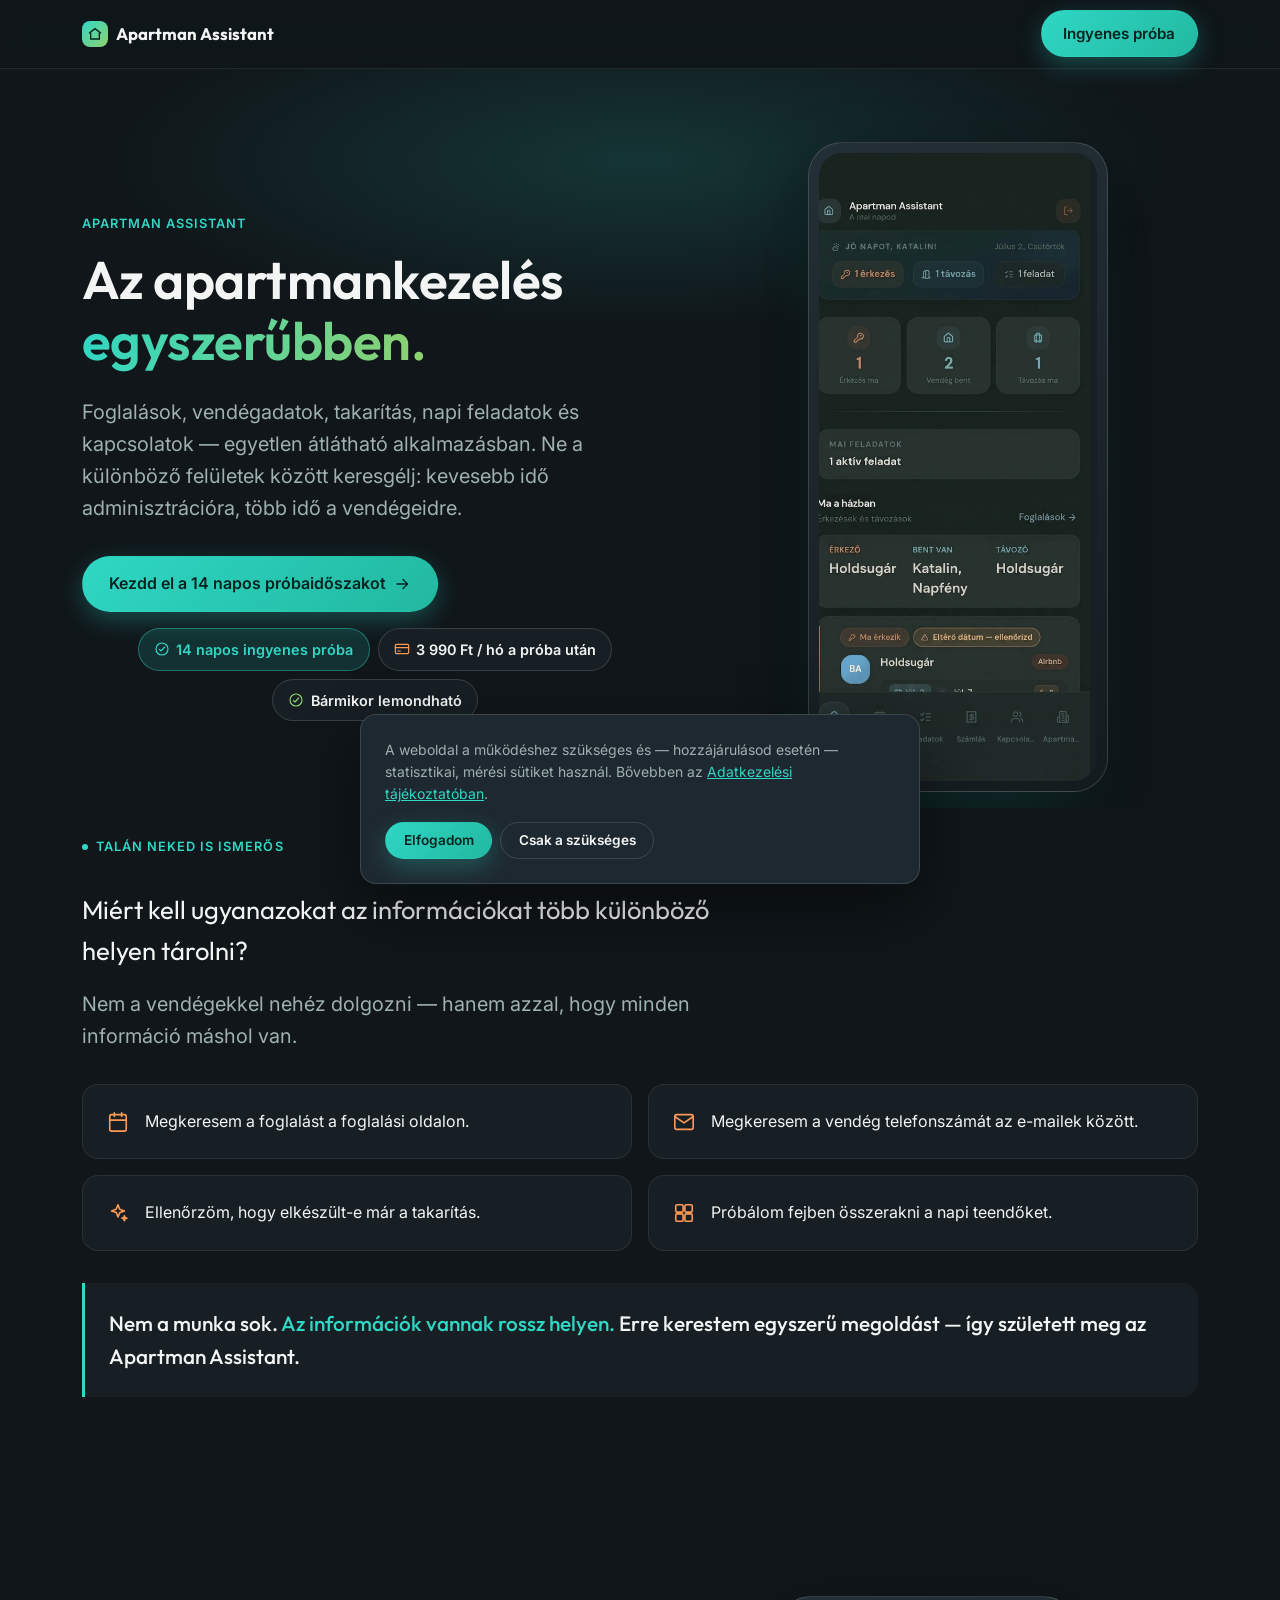
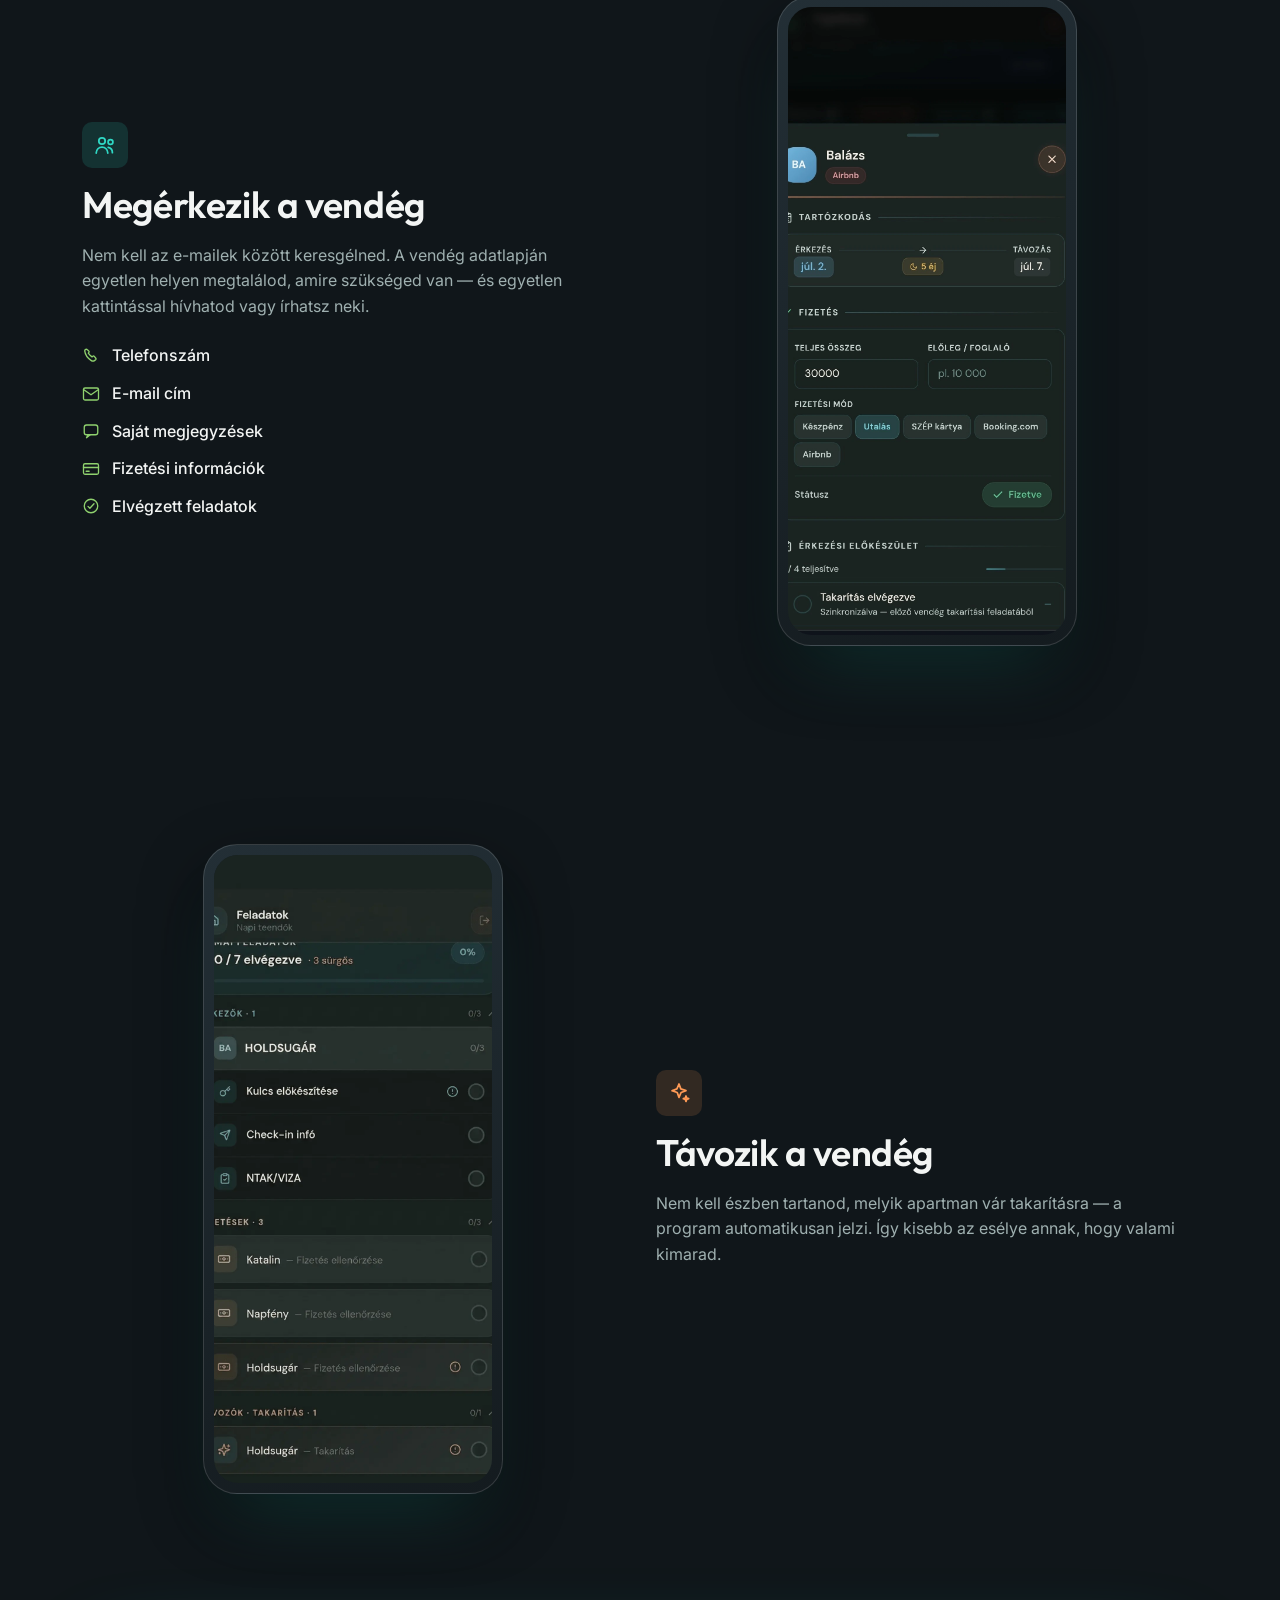
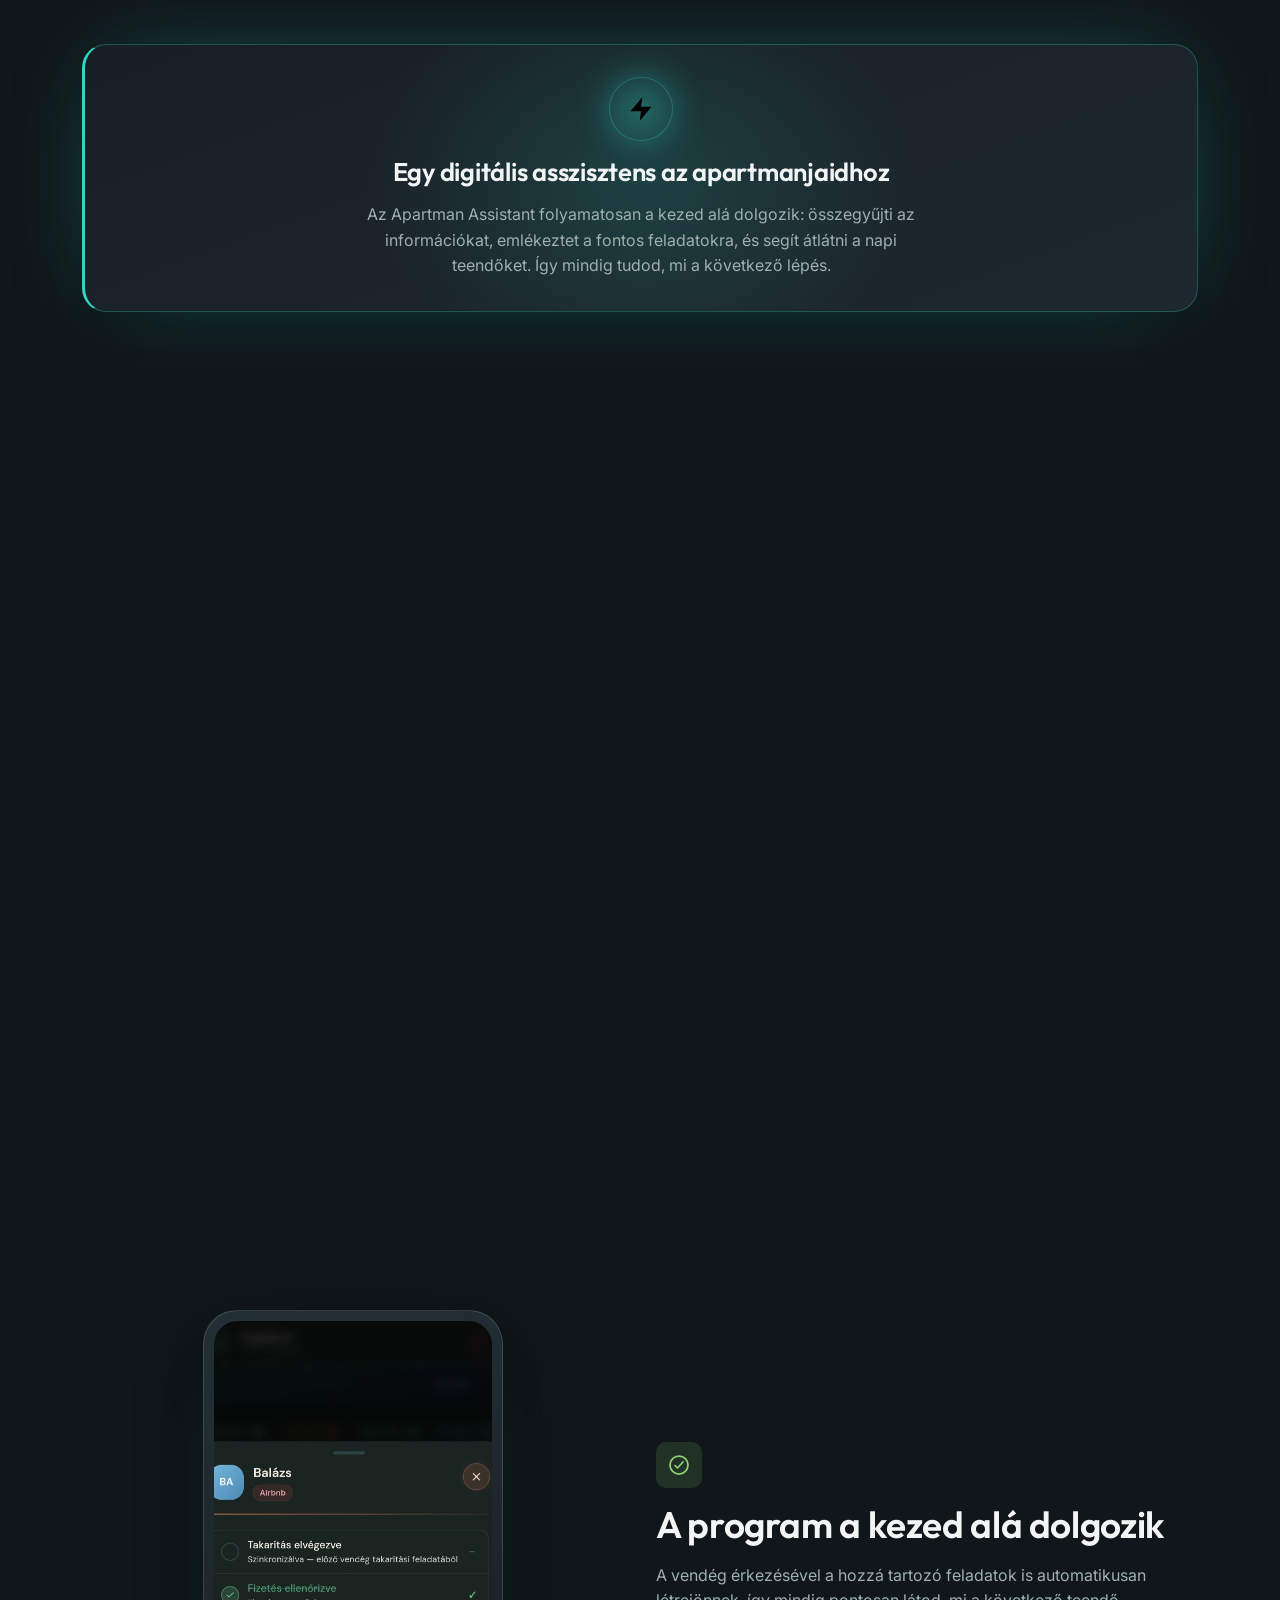
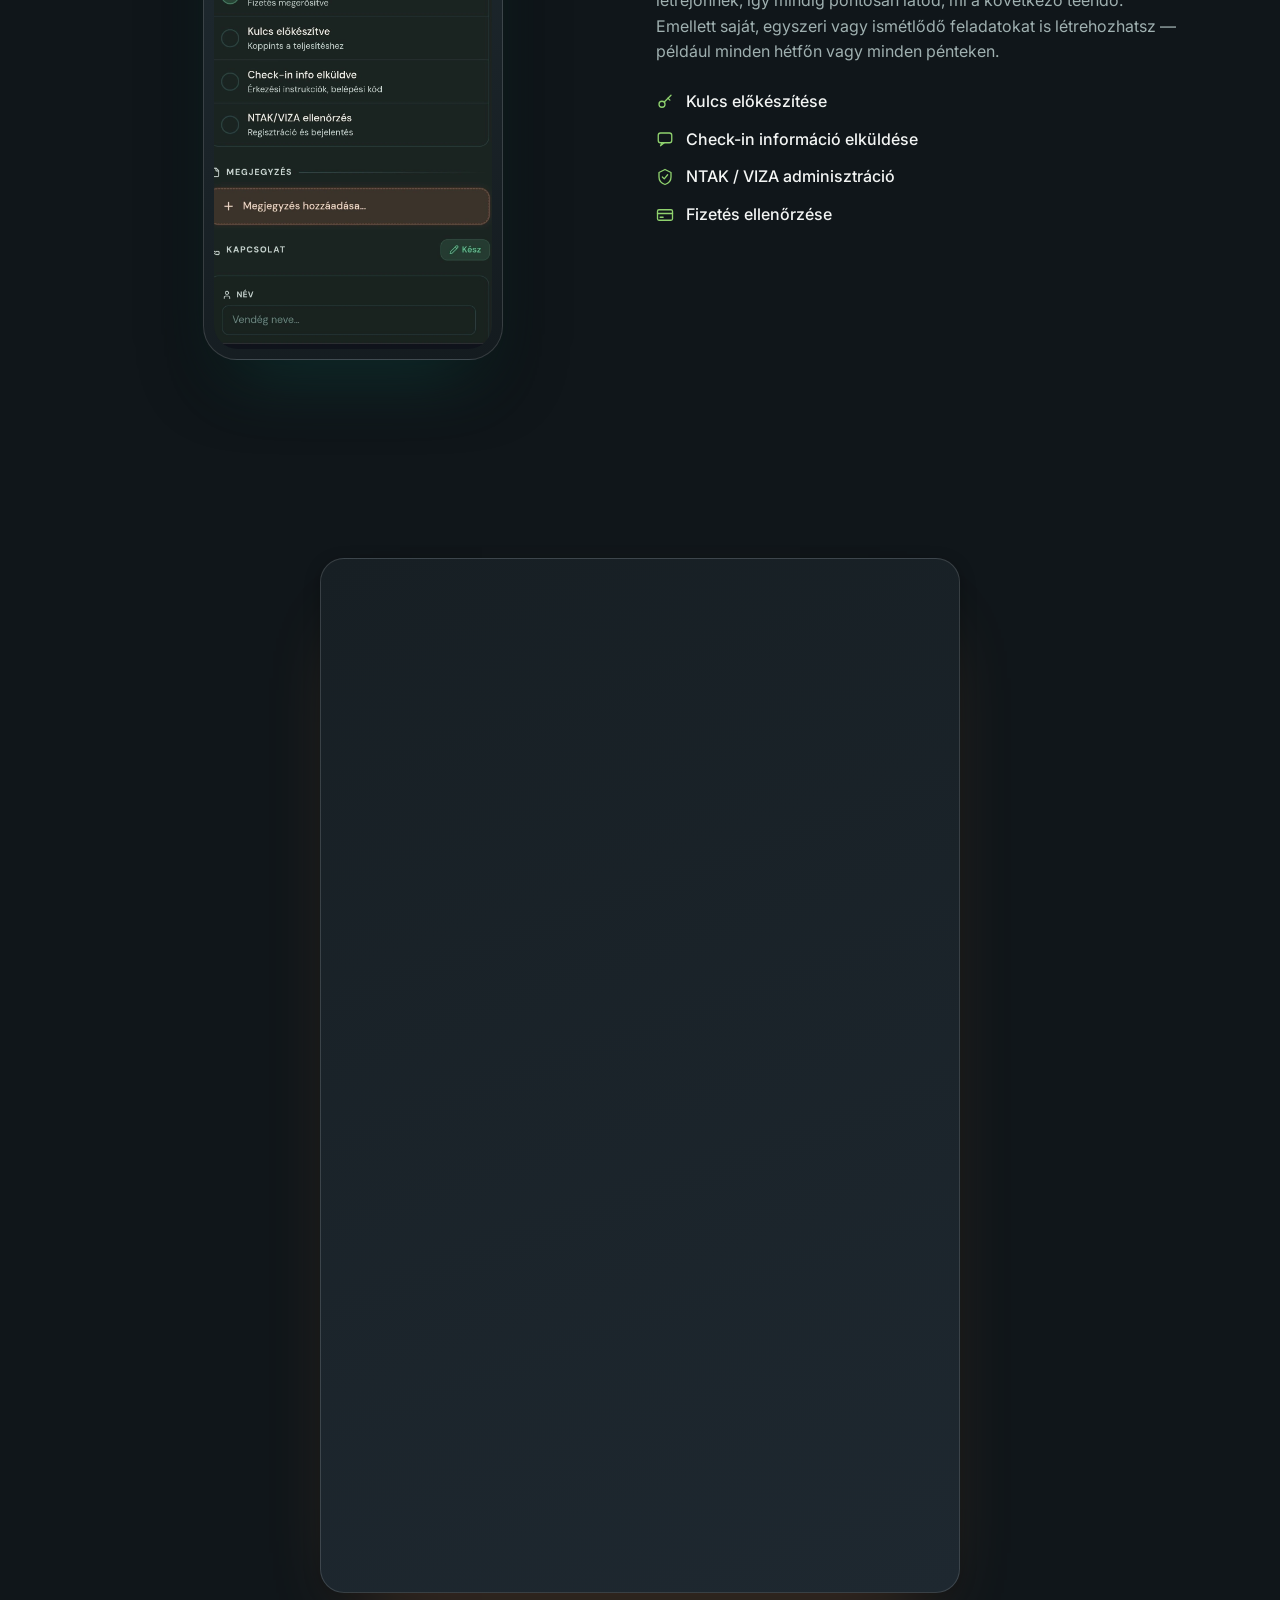
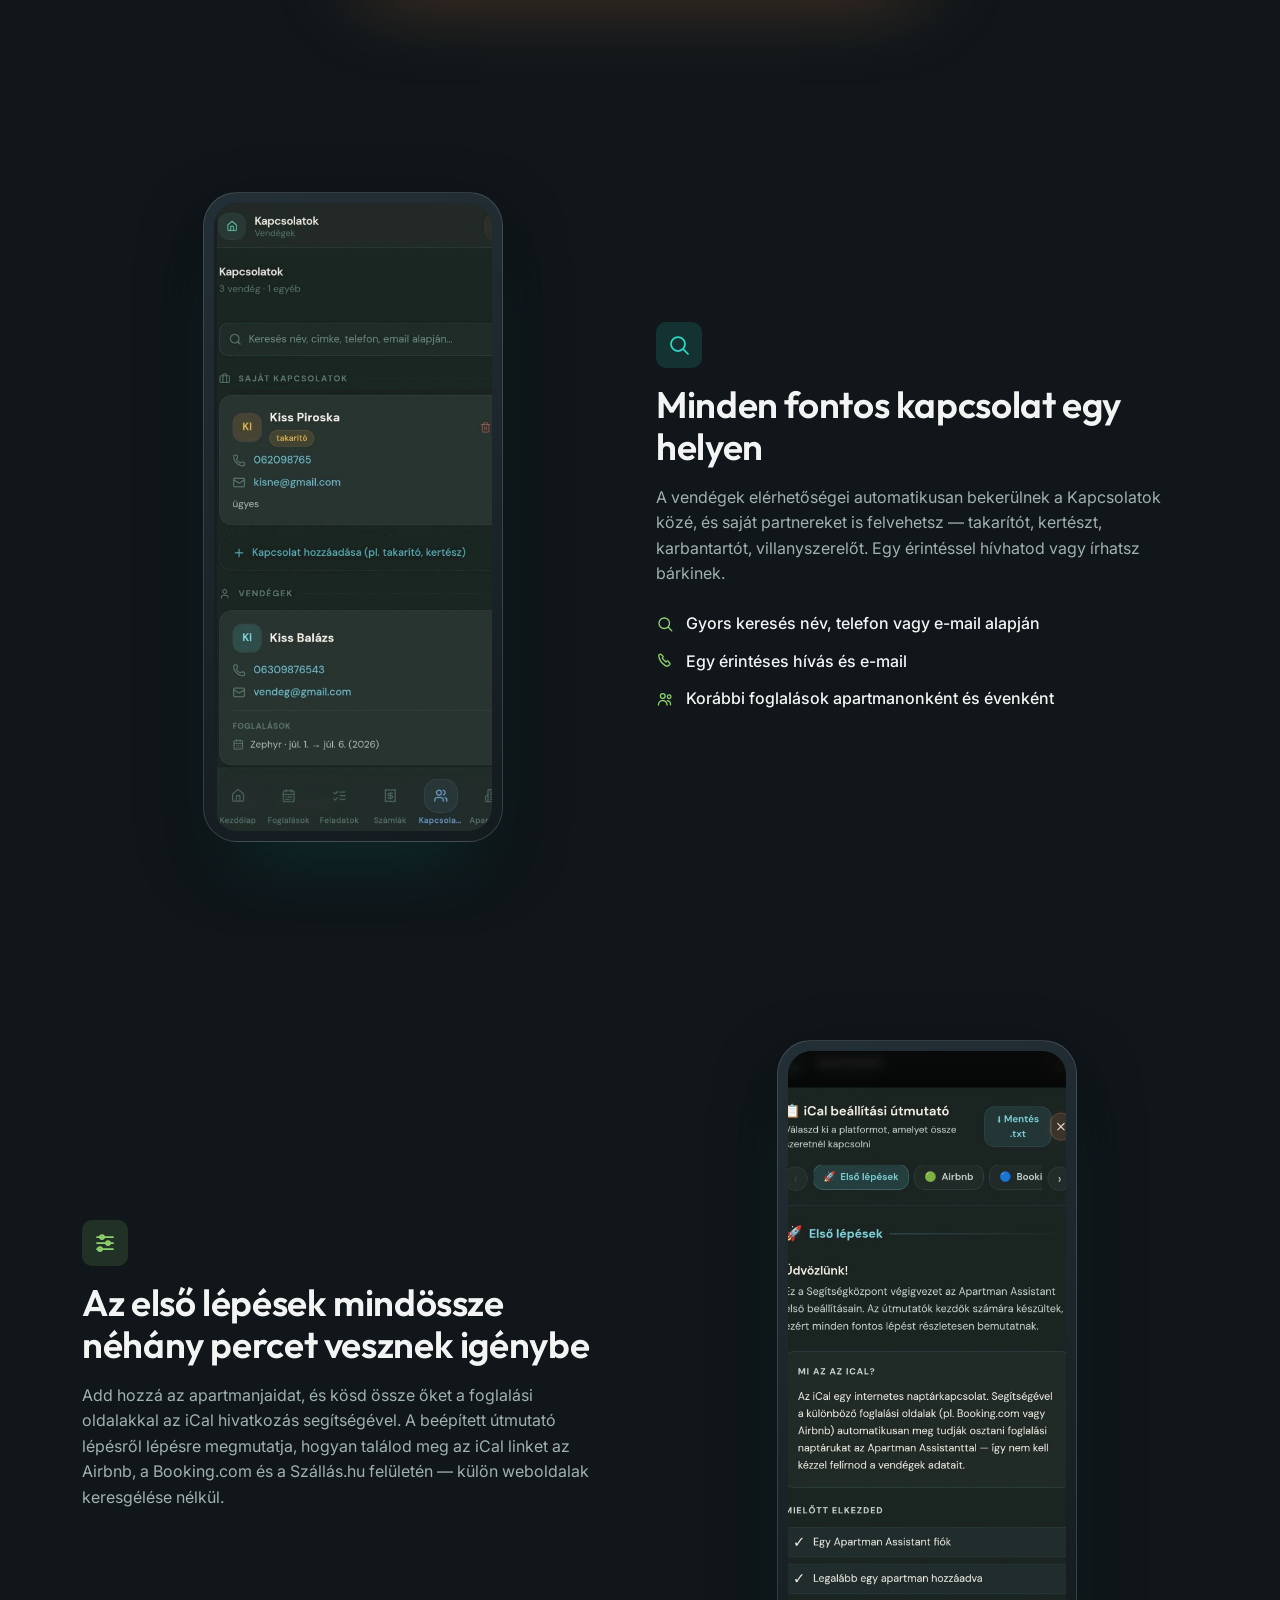
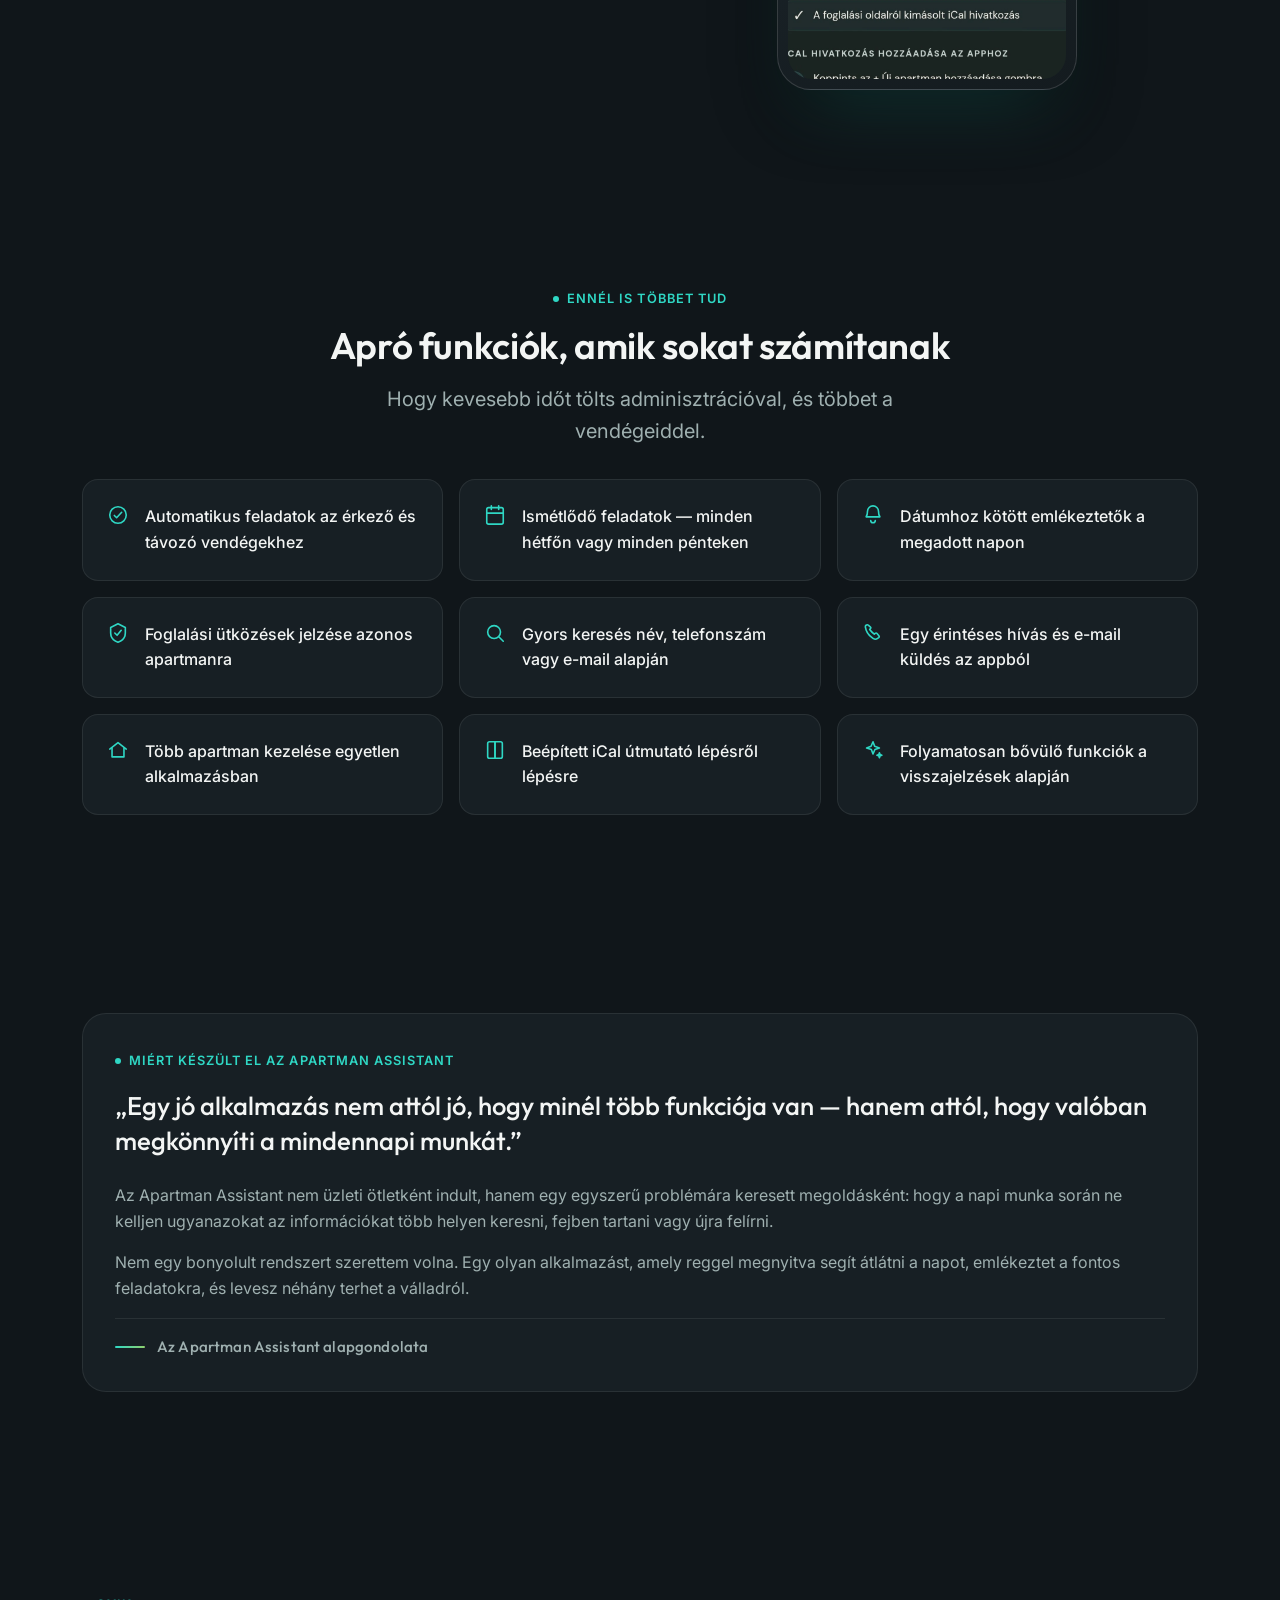
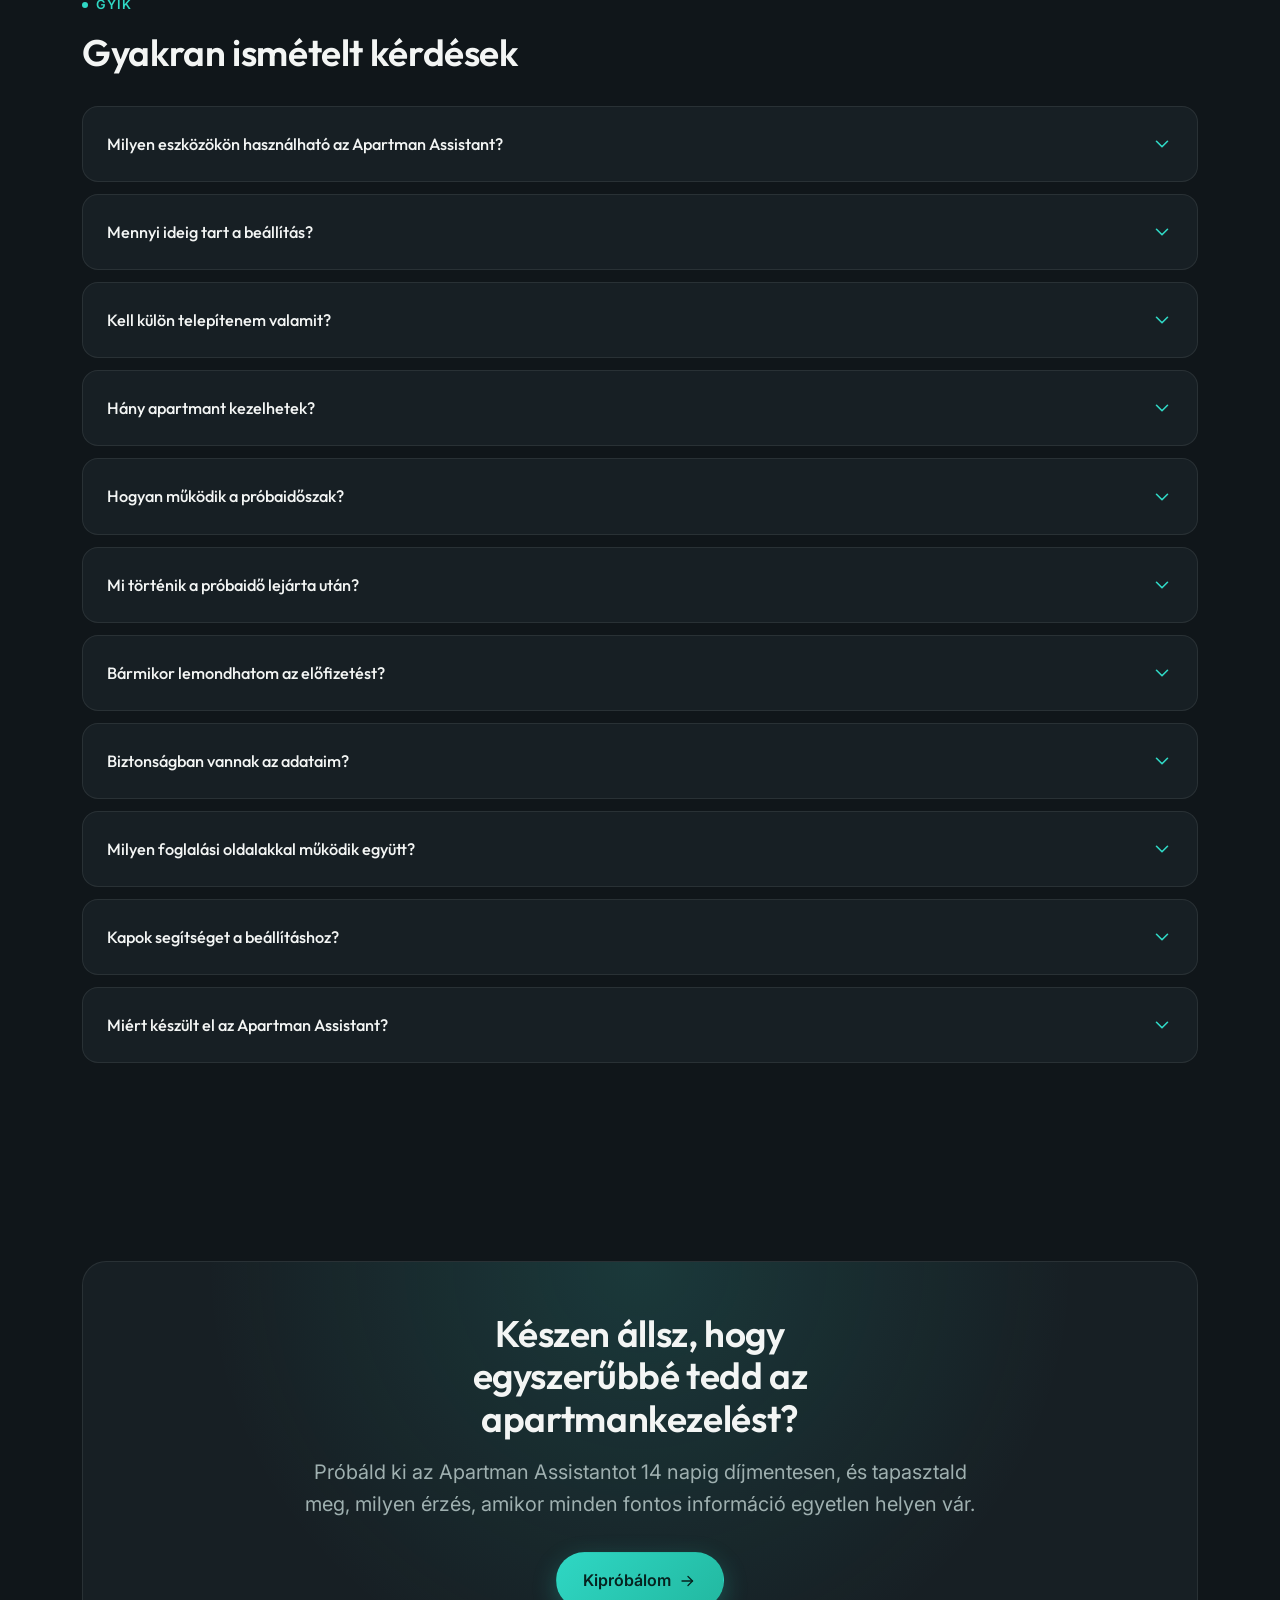
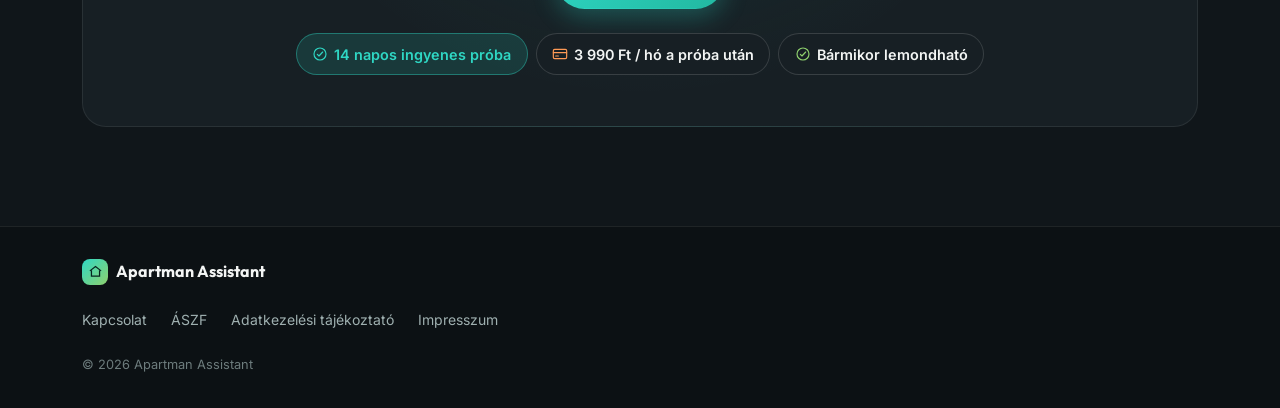
==== commit 1fcb73fb: "Add files via upload" ====
--- a/index.html
+++ b/index.html
@@ -14,7 +14,8 @@
 <link rel="canonical" href="https://apartmanassistant.hu/" />
 <meta name="robots" content="index, follow" />
 <meta name="theme-color" content="#10161a" />
-<link rel="icon" href="/favicon.svg" type="image/svg+xml" />
+<link rel="icon" href="/favicon.png" type="image/png" sizes="192x192" />
+<link rel="icon" href="/assets/favicon-32.png" type="image/png" sizes="32x32" />
 <link rel="apple-touch-icon" href="/assets/apple-touch-icon.png" />
 
 <!-- Open Graph -->
@@ -51,7 +52,7 @@
   "@type": "Organization",
   "name": "Apartman Assistant",
   "url": "https://apartmanassistant.hu/",
-  "logo": "https://apartmanassistant.hu/assets/logo.png"
+  "logo": "https://apartmanassistant.hu/assets/apple-touch-icon.png"
 }
 </script>
 <script type="application/ld+json">
--- a/style.css
+++ b/style.css
@@ -506,7 +506,7 @@
 }
 
 .img--contacts {
-  object-position: calc(50% + 18px) top;
+  object-position: calc(50% + 9px) top;
 }
 
 .img--ical {
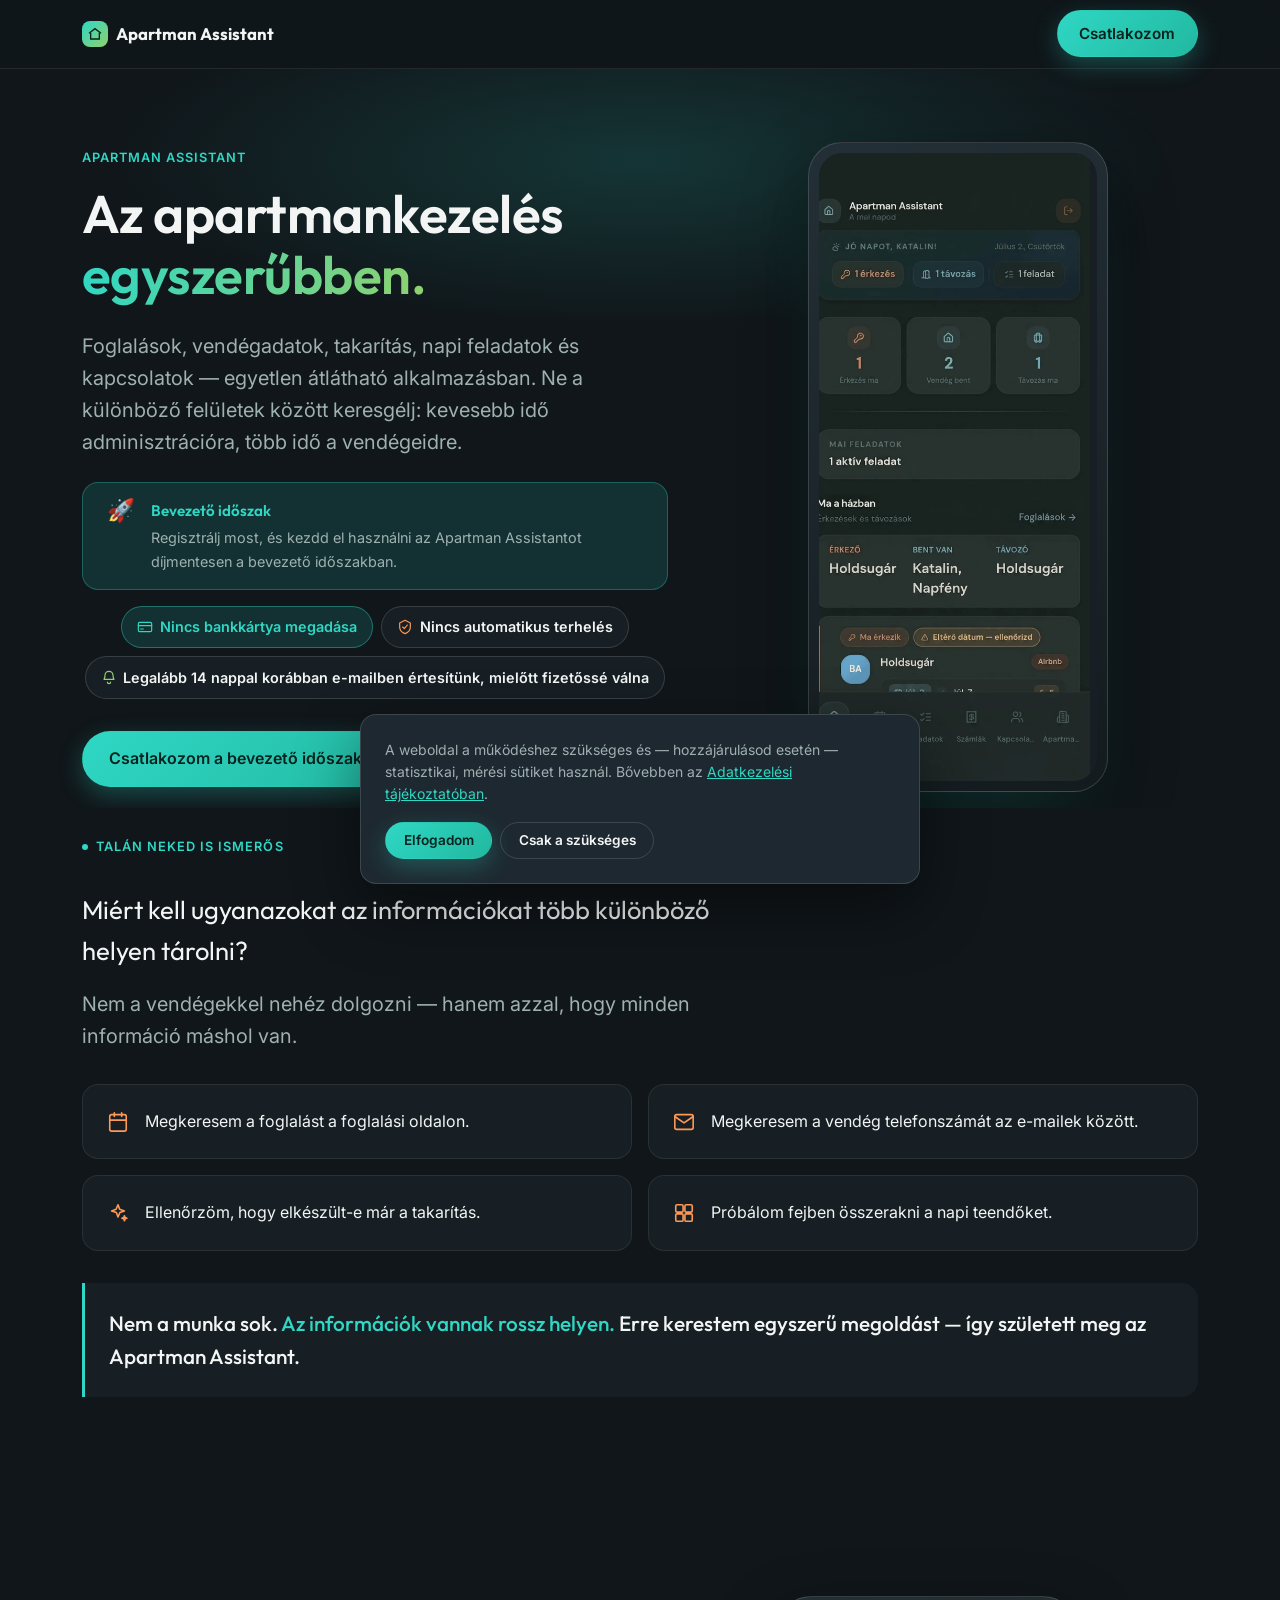
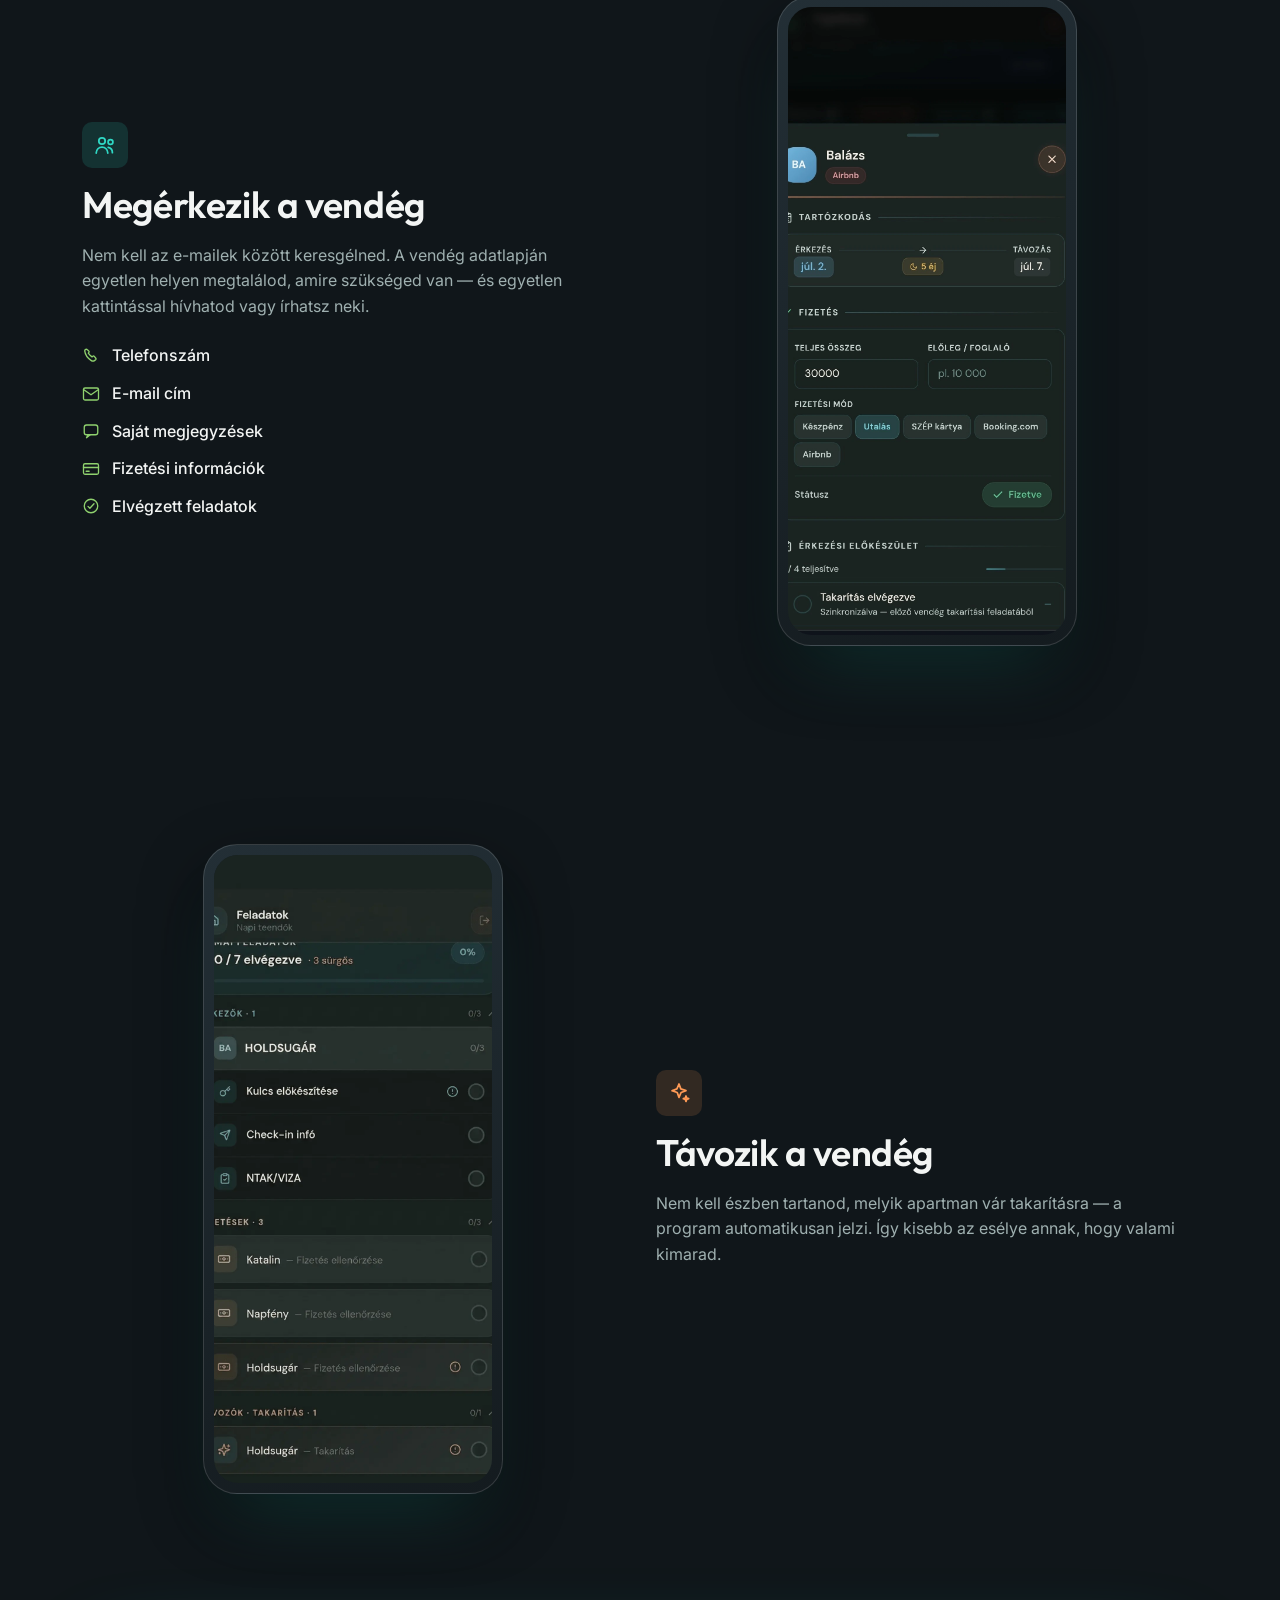
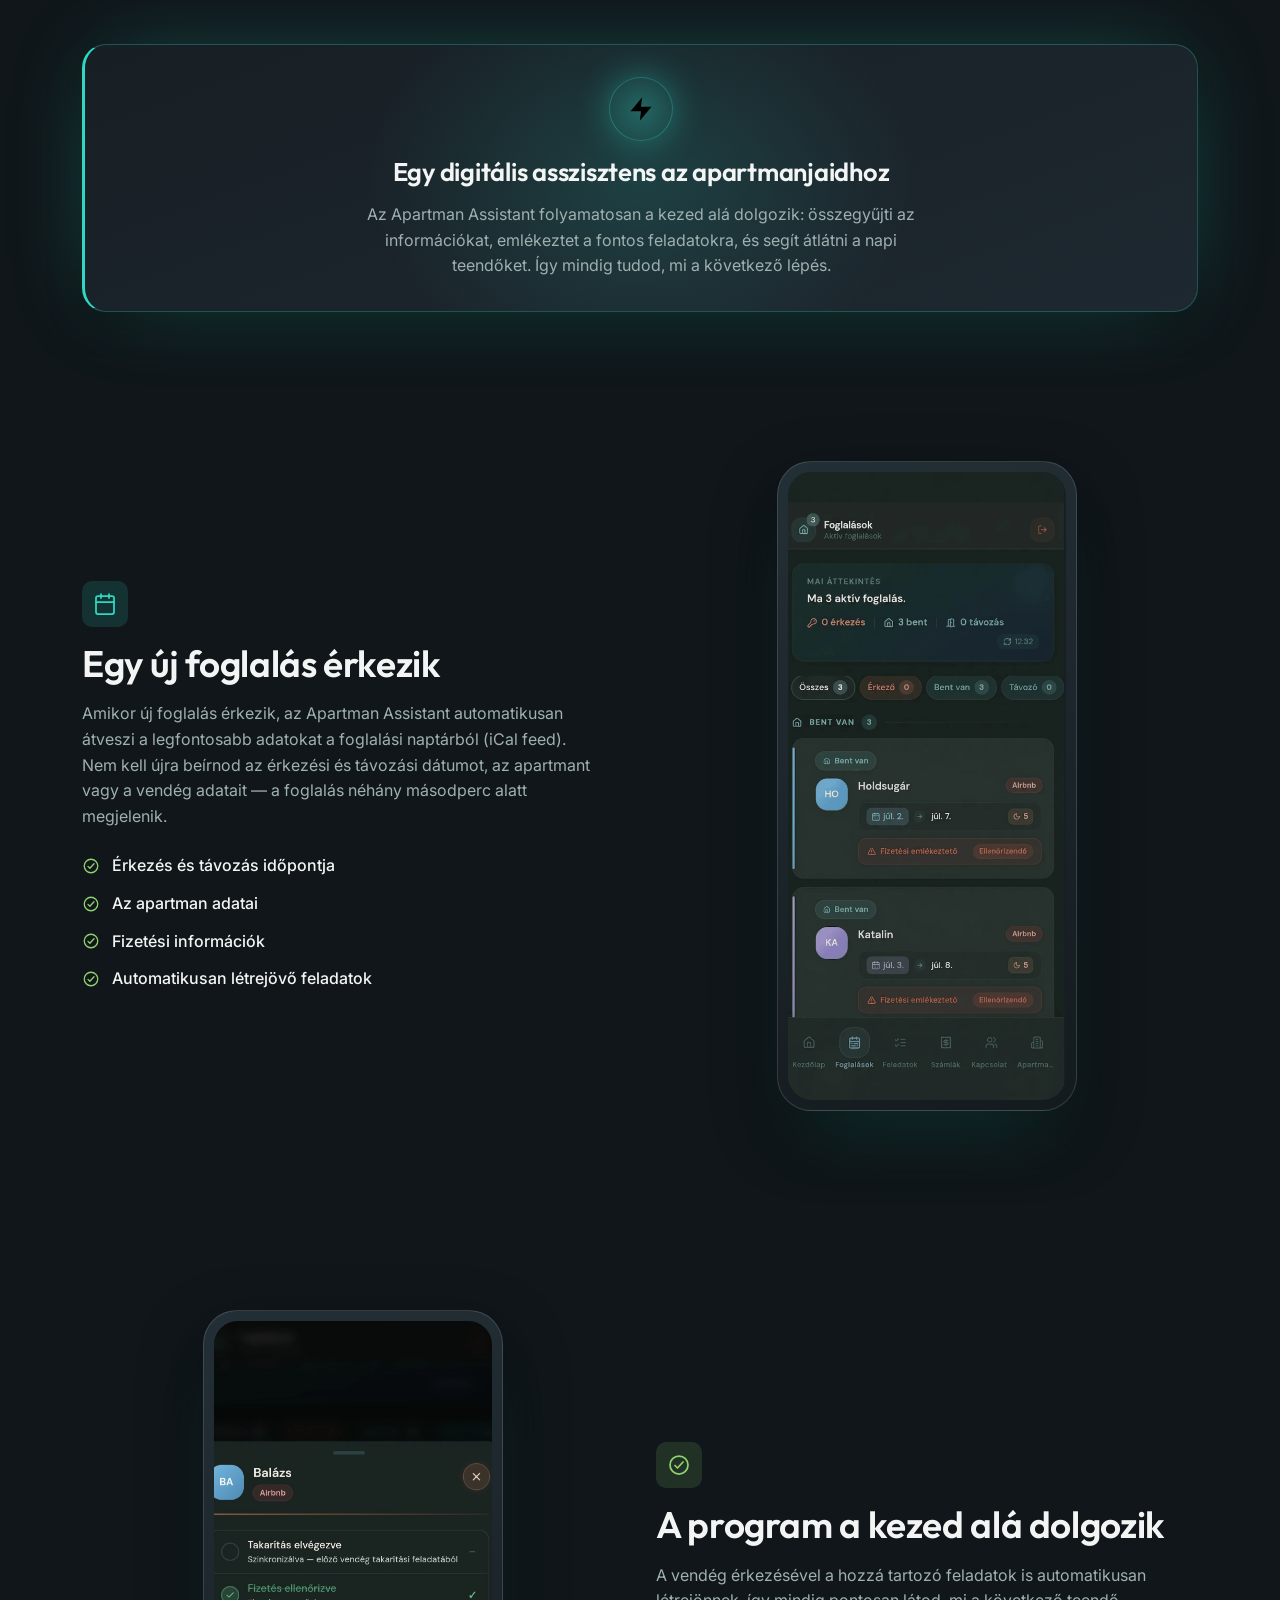
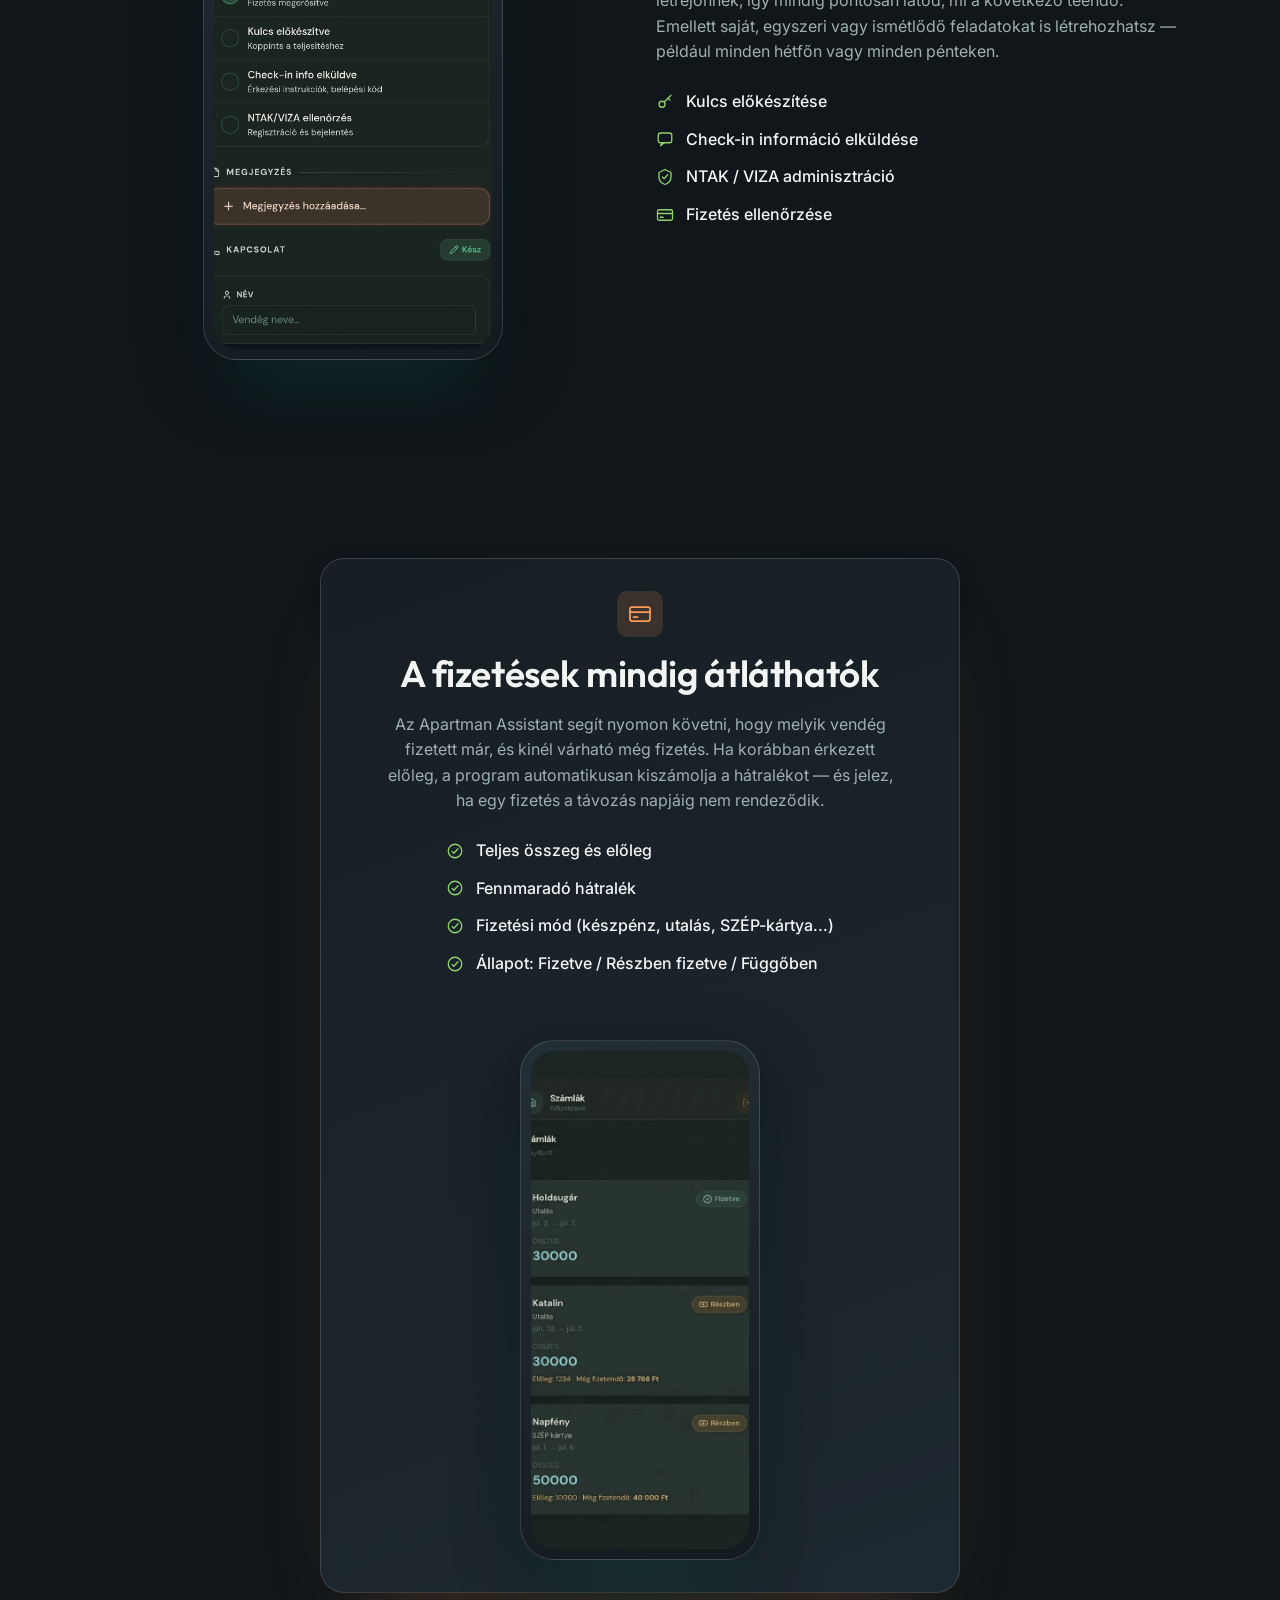
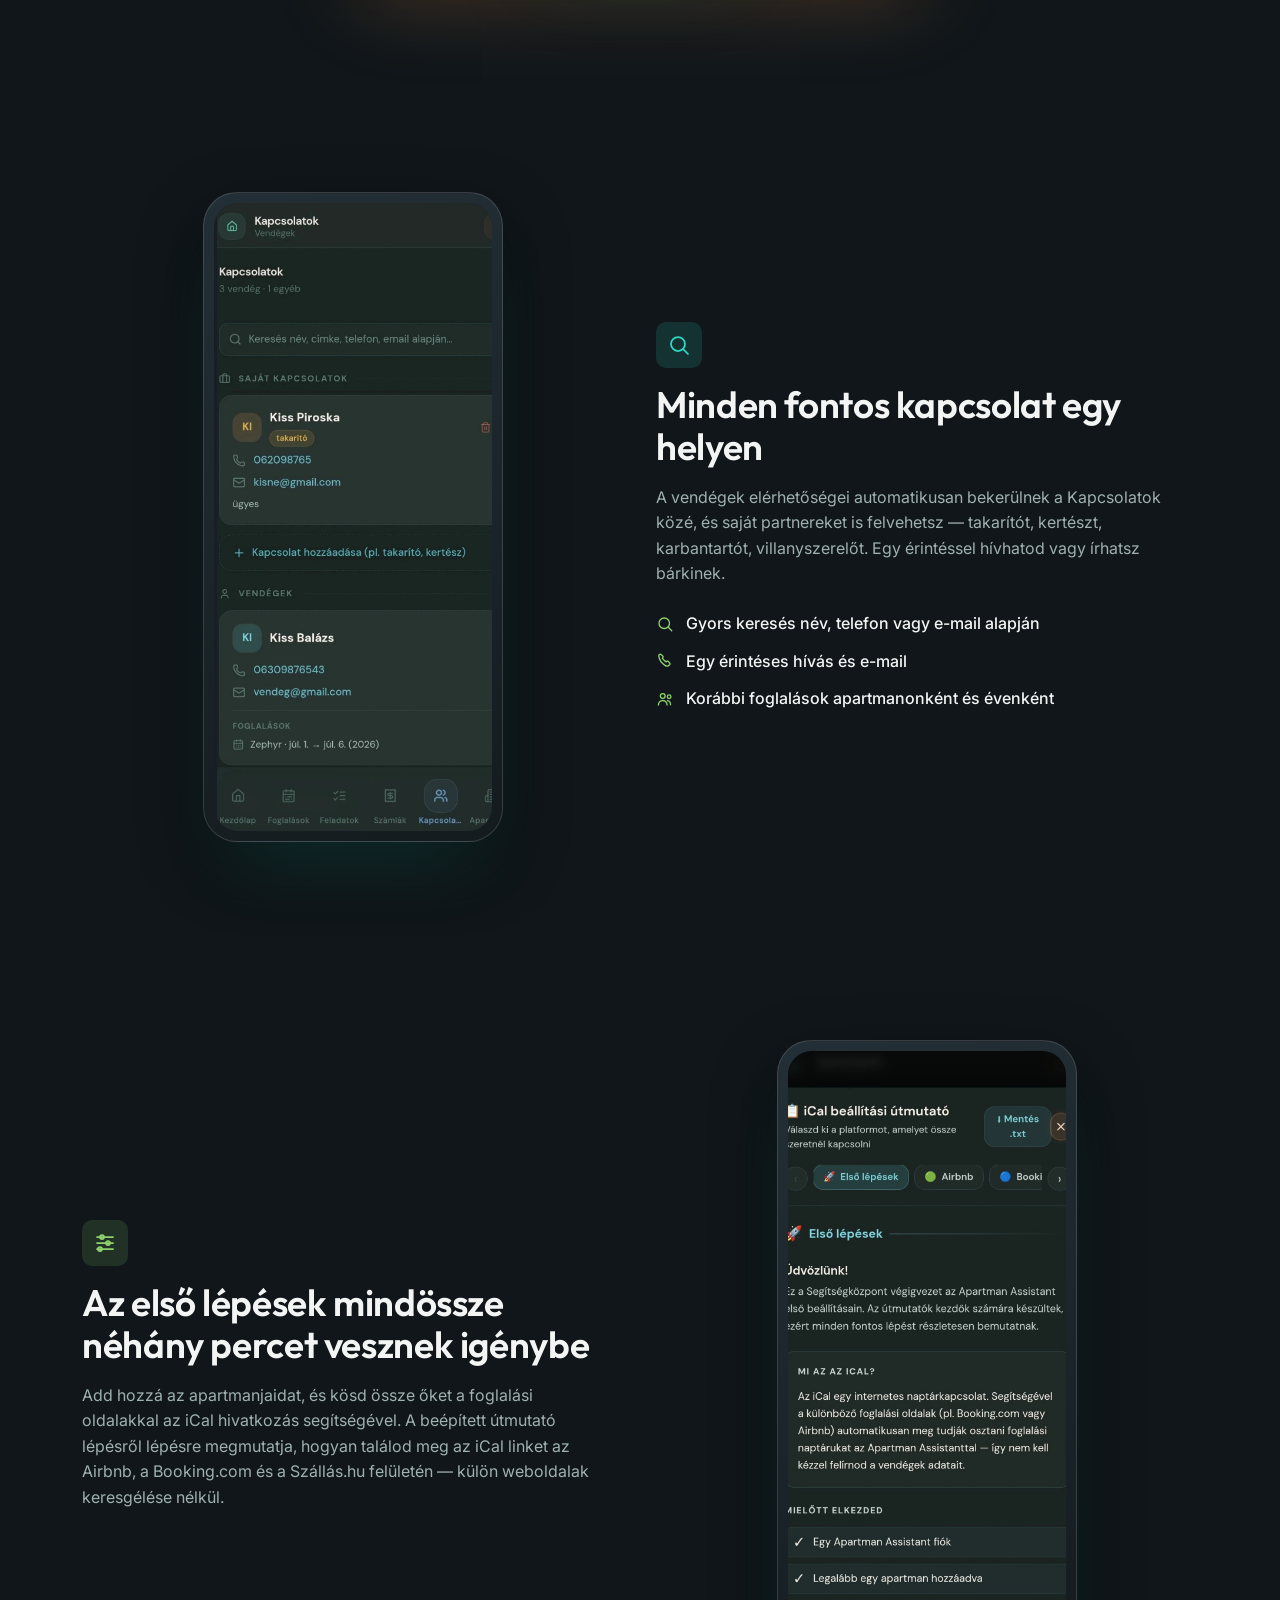
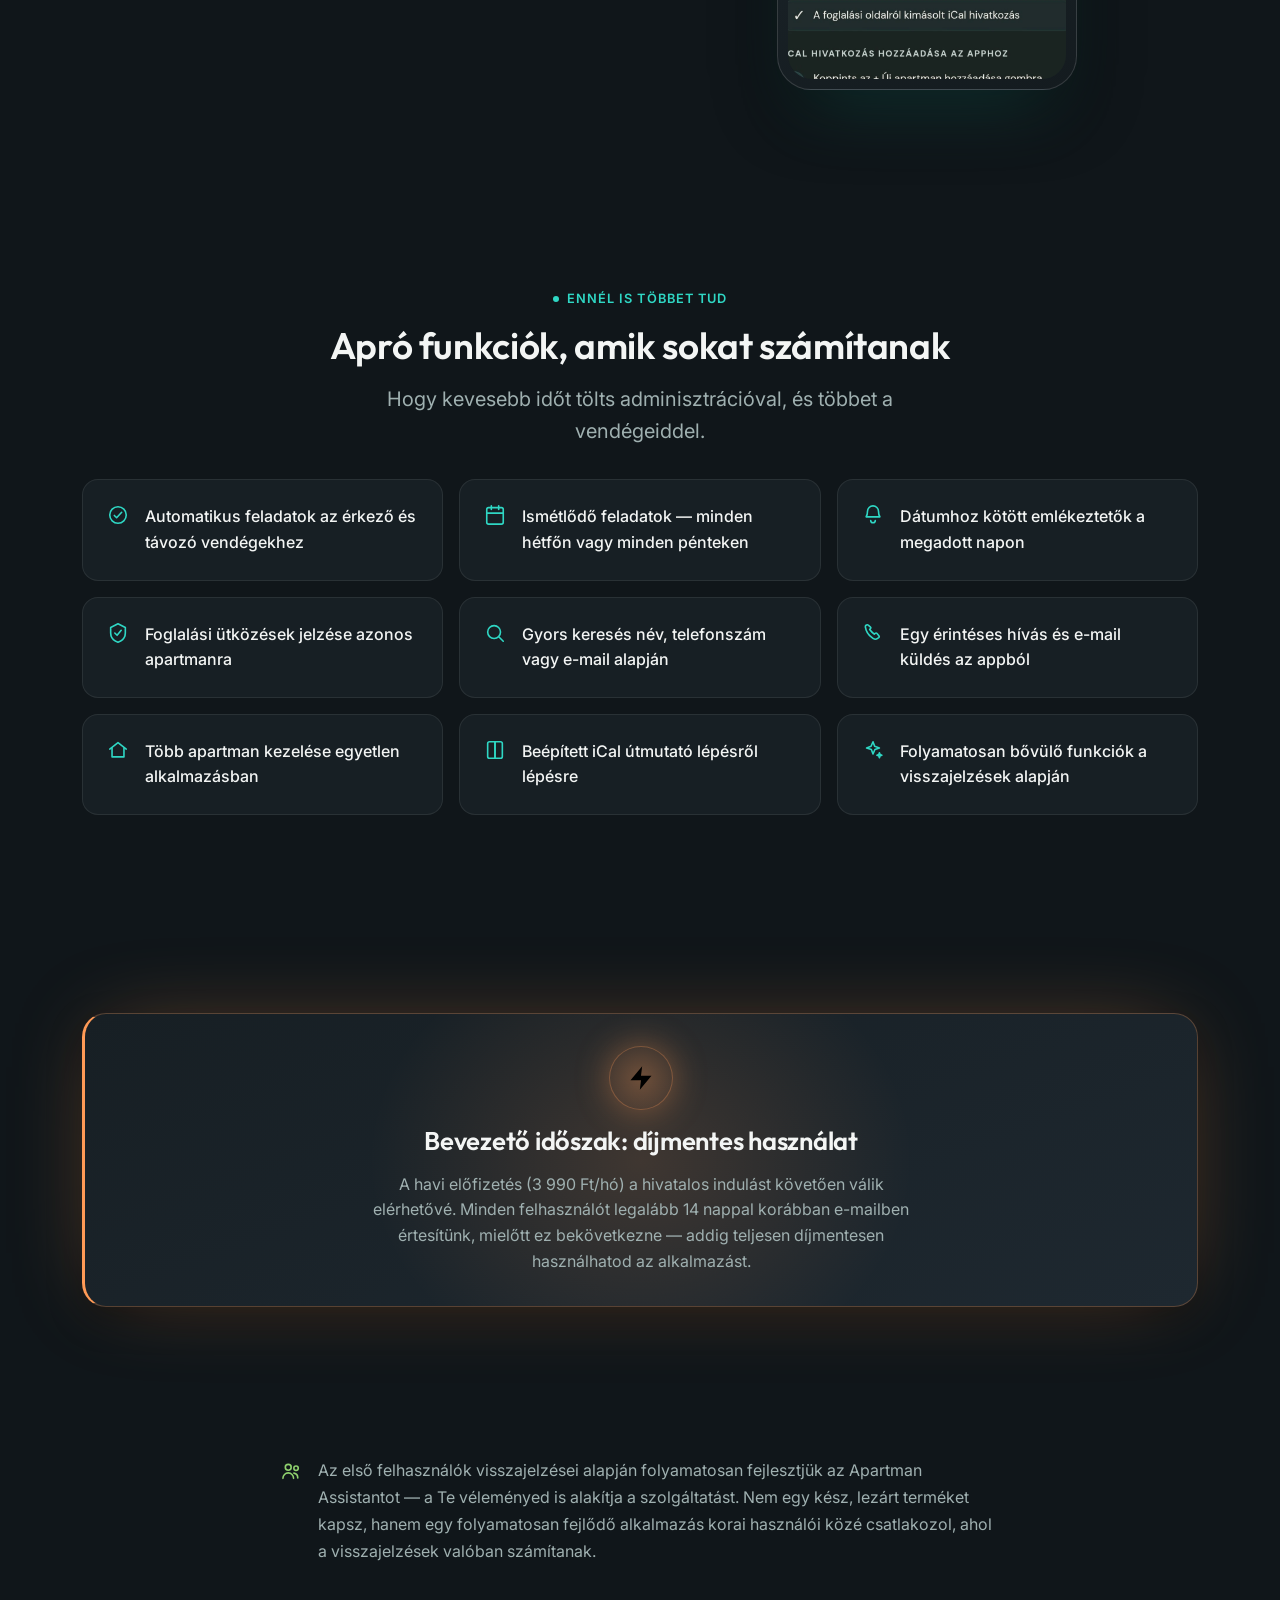
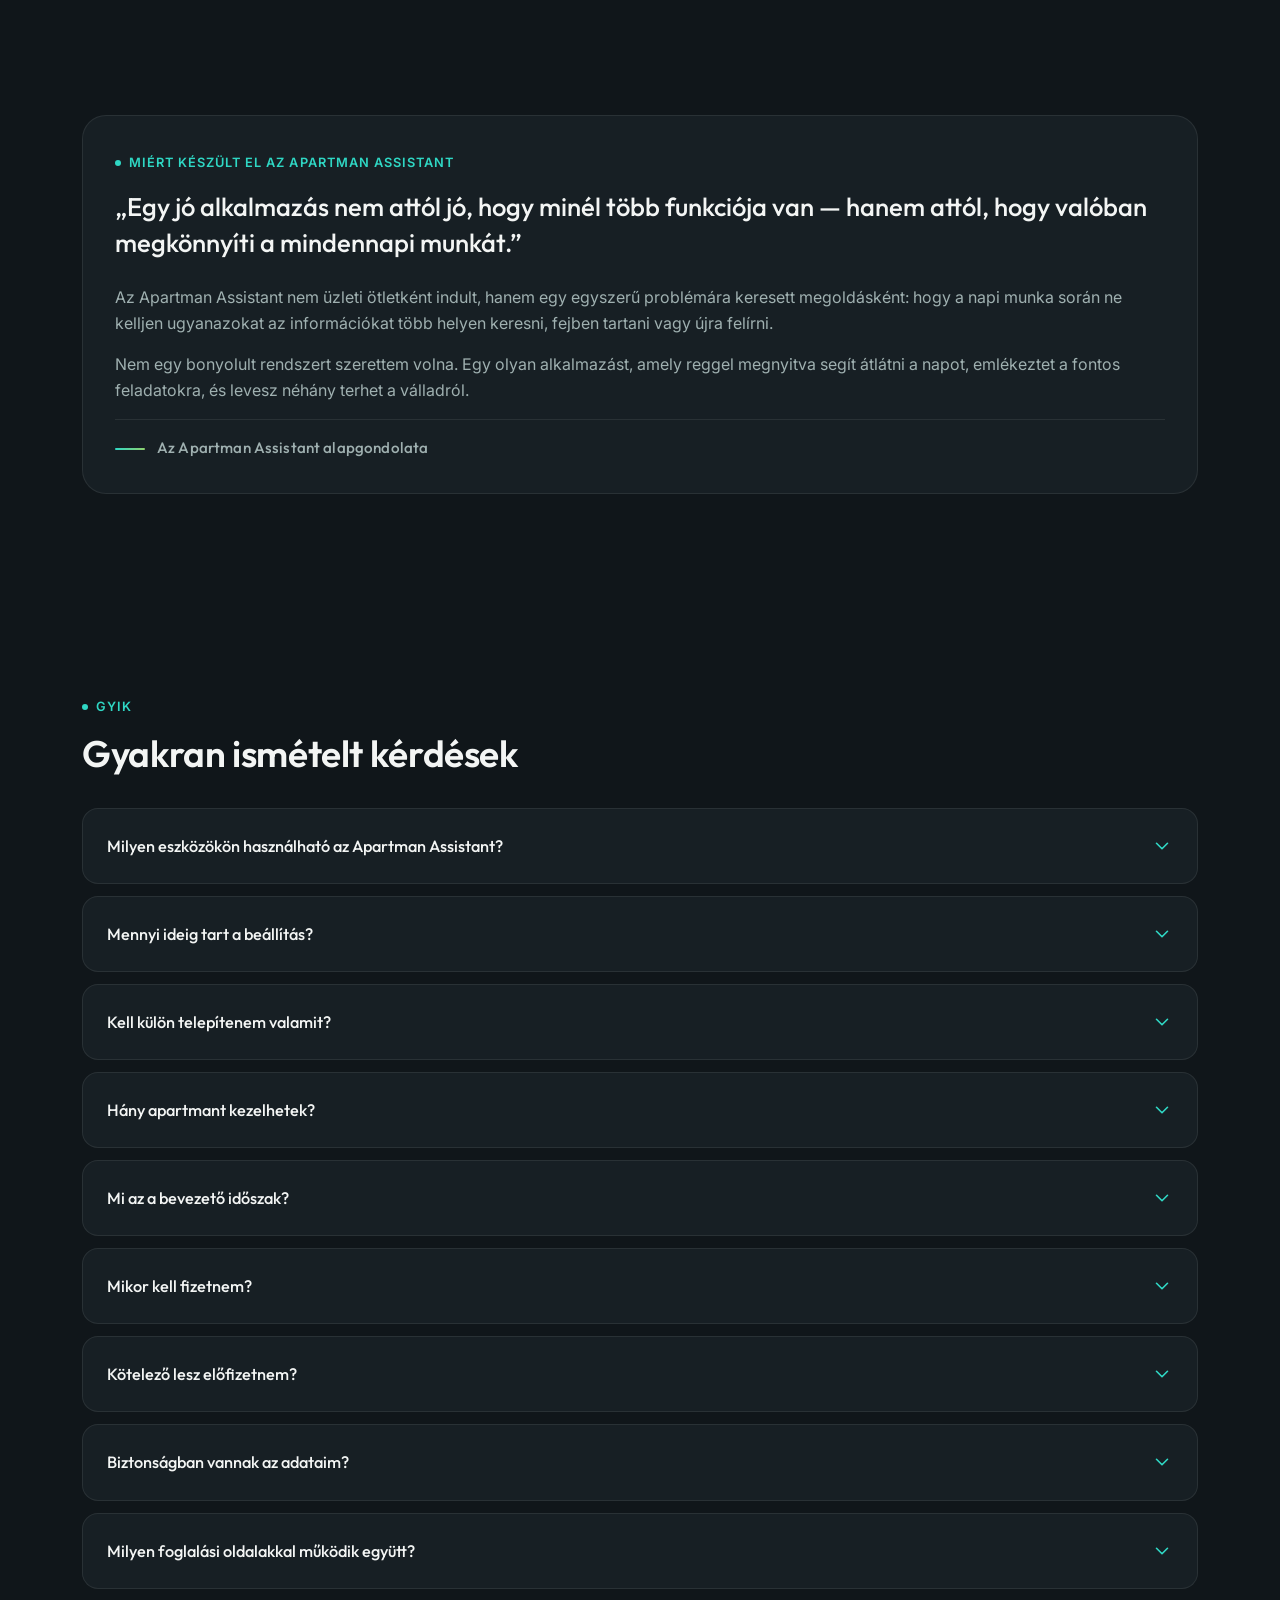
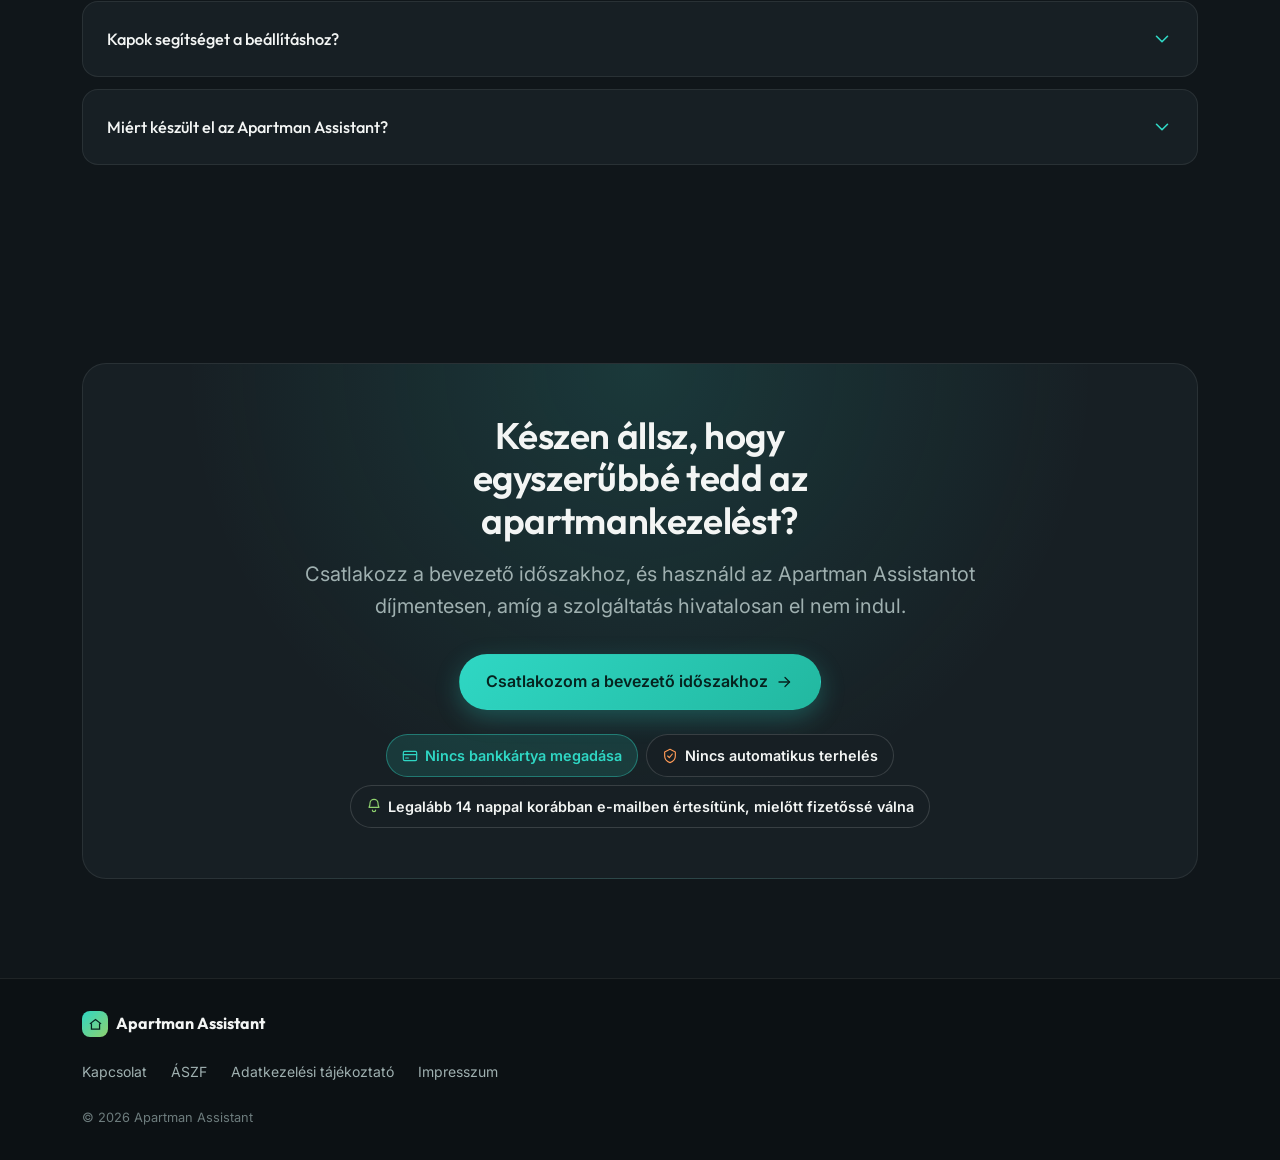
==== commit b7a86373: "Add files via upload" ====
--- a/index.html
+++ b/index.html
@@ -10,7 +10,7 @@
      (apartmanassistant.hu). Cseréld le a végleges domainre, amint megvan.
      ========================================================================== -->
 <title>Apartman Assistant — Az apartmankezelés egyszerűbben</title>
-<meta name="description" content="Foglalások, vendégadatok, takarítás és fizetések egyetlen átlátható alkalmazásban. Próbáld ki az Apartman Assistantot 14 napig ingyenesen." />
+<meta name="description" content="Foglalások, vendégadatok, takarítás és fizetések egyetlen átlátható alkalmazásban. Csatlakozz a bevezető időszakhoz, és használd díjmentesen." />
 <link rel="canonical" href="https://apartmanassistant.hu/" />
 <meta name="robots" content="index, follow" />
 <meta name="theme-color" content="#10161a" />
@@ -22,7 +22,7 @@
 <meta property="og:type" content="website" />
 <meta property="og:site_name" content="Apartman Assistant" />
 <meta property="og:title" content="Apartman Assistant — Az apartmankezelés egyszerűbben" />
-<meta property="og:description" content="Foglalások, vendégadatok, takarítás és fizetések egyetlen átlátható alkalmazásban. 14 napos ingyenes próba." />
+<meta property="og:description" content="Foglalások, vendégadatok, takarítás és fizetések egyetlen átlátható alkalmazásban. Bevezető időszak: díjmentes használat." />
 <meta property="og:url" content="https://apartmanassistant.hu/" />
 <meta property="og:locale" content="hu_HU" />
 <!-- TODO: tölts fel egy 1200x630 megosztási képet ide -->
@@ -105,18 +105,18 @@
     },
     {
       "@type": "Question",
-      "name": "Hogyan működik a próbaidőszak?",
-      "acceptedAnswer": { "@type": "Answer", "text": "Az Apartman Assistant 14 napig ingyenesen kipróbálható. Ez idő alatt minden funkció elérhető." }
-    },
-    {
-      "@type": "Question",
-      "name": "Mi történik a próbaidő lejárta után?",
-      "acceptedAnswer": { "@type": "Answer", "text": "A próbaidő után az előfizetés havi 3 990 Ft." }
-    },
-    {
-      "@type": "Question",
-      "name": "Bármikor lemondhatom az előfizetést?",
-      "acceptedAnswer": { "@type": "Answer", "text": "Igen. Az előfizetés bármikor lemondható." }
+      "name": "Mi az a bevezető időszak?",
+      "acceptedAnswer": { "@type": "Answer", "text": "A bevezető időszakban az Apartman Assistant díjmentesen használható. Ezalatt folyamatosan fejlesztjük a szolgáltatást a korai felhasználók visszajelzései alapján." }
+    },
+    {
+      "@type": "Question",
+      "name": "Mikor kell fizetnem?",
+      "acceptedAnswer": { "@type": "Answer", "text": "A regisztráció után a szolgáltatás a bevezető időszakban díjmentesen használható. Amikor az Apartman Assistant hivatalosan elindul, legalább 14 nappal korábban e-mailben értesítünk. Ekkor eldöntheted, hogy szeretnéd-e folytatni az előfizetést." }
+    },
+    {
+      "@type": "Question",
+      "name": "Kötelező lesz előfizetnem?",
+      "acceptedAnswer": { "@type": "Answer", "text": "Nem. A fizetős előfizetés előtt megkérdezzük, hogy szeretnéd-e tovább használni a szolgáltatást. Csak akkor válsz előfizetővé, ha ezt Te megerősíted." }
     },
     {
       "@type": "Question",
@@ -204,7 +204,7 @@
       Apartman Assistant
     </a>
     <a class="btn btn-primary" href="#cta" data-cta="header">
-      Ingyenes próba
+      Csatlakozom
     </a>
   </div>
 </header>
@@ -227,17 +227,30 @@
         átlátható alkalmazásban. Ne a különböző felületek között keresgélj: kevesebb
         idő adminisztrációra, több idő a vendégeidre.
       </p>
+
+      <div class="intro-period-badge">
+        <span class="intro-period-badge__emoji" aria-hidden="true">🚀</span>
+        <div>
+          <p class="intro-period-badge__title">Bevezető időszak</p>
+          <p class="intro-period-badge__text">
+            Regisztrálj most, és kezdd el használni az Apartman Assistantot
+            díjmentesen a bevezető időszakban.
+          </p>
+        </div>
+      </div>
+
+      <ul class="trust-badges trust-badges--emphasis">
+        <li><svg class="icon"><use href="#icon-card"/></svg>Nincs bankkártya megadása</li>
+        <li><svg class="icon"><use href="#icon-shield"/></svg>Nincs automatikus terhelés</li>
+        <li><svg class="icon"><use href="#icon-bell"/></svg>Legalább 14 nappal korábban e-mailben értesítünk, mielőtt fizetőssé válna</li>
+      </ul>
+
       <div class="hero__cta">
         <a class="btn btn-primary" href="#cta" data-cta="hero">
-          Kezdd el a 14 napos próbaidőszakot
+          Csatlakozom a bevezető időszakhoz
           <svg class="icon" style="width:18px;height:18px"><use href="#icon-arrow-right"/></svg>
         </a>
       </div>
-      <ul class="trust-badges trust-badges--emphasis">
-        <li><svg class="icon"><use href="#icon-check"/></svg>14 napos ingyenes próba</li>
-        <li><svg class="icon"><use href="#icon-card"/></svg>3 990 Ft / hó a próba után</li>
-        <li><svg class="icon"><use href="#icon-check"/></svg>Bármikor lemondható</li>
-      </ul>
     </div>
 
     <div class="hero__visual" data-reveal>
@@ -609,6 +622,44 @@
 </section>
 
 <!-- ==========================================================================
+     BLOKK: BEVEZETŐ IDŐSZAK / ELŐFIZETÉS
+     ========================================================================== -->
+<section class="section section--tight" id="arazas" data-block="intro-period-pricing">
+  <div class="container">
+    <div class="highlight-banner highlight-banner--pricing" data-reveal>
+      <span class="highlight-banner__icon">
+        <svg class="icon-lg"><use href="#icon-zap"/></svg>
+      </span>
+      <h3>Bevezető időszak: díjmentes használat</h3>
+      <p>
+        A havi előfizetés (3 990 Ft/hó) a hivatalos indulást követően válik
+        elérhetővé. Minden felhasználót legalább 14 nappal korábban e-mailben
+        értesítünk, mielőtt ez bekövetkezne — addig teljesen díjmentesen
+        használhatod az alkalmazást.
+      </p>
+    </div>
+  </div>
+</section>
+
+<!-- ==========================================================================
+     BLOKK: KORAI FELHASZNÁLÓK / VISSZAJELZÉSEK
+     ========================================================================== -->
+<section class="section--tight" data-block="early-access-trust">
+  <div class="container">
+    <div class="early-access-note" data-reveal>
+      <svg class="icon"><use href="#icon-users"/></svg>
+      <p>
+        Az első felhasználók visszajelzései alapján folyamatosan fejlesztjük az
+        Apartman Assistantot — a Te véleményed is alakítja a szolgáltatást.
+        Nem egy kész, lezárt terméket kapsz, hanem egy folyamatosan fejlődő
+        alkalmazás korai használói közé csatlakozol, ahol a visszajelzések
+        valóban számítanak.
+      </p>
+    </div>
+  </div>
+</section>
+
+<!-- ==========================================================================
      BLOKK: TÖRTÉNET / MIÉRT KÉSZÜLT
      ========================================================================== -->
 <section class="section" data-block="story">
@@ -676,24 +727,24 @@
       </details>
 
       <details class="faq-item" data-reveal>
-        <summary class="faq-item__question">Hogyan működik a próbaidőszak?
-          <svg class="icon"><use href="#icon-chevron-down"/></svg>
-        </summary>
-        <p class="faq-item__answer">14 napig ingyenesen kipróbálható. Ez idő alatt minden funkció elérhető.</p>
-      </details>
-
-      <details class="faq-item" data-reveal>
-        <summary class="faq-item__question">Mi történik a próbaidő lejárta után?
-          <svg class="icon"><use href="#icon-chevron-down"/></svg>
-        </summary>
-        <p class="faq-item__answer">A próbaidő után az előfizetés havi 3 990 Ft.</p>
-      </details>
-
-      <details class="faq-item" data-reveal>
-        <summary class="faq-item__question">Bármikor lemondhatom az előfizetést?
-          <svg class="icon"><use href="#icon-chevron-down"/></svg>
-        </summary>
-        <p class="faq-item__answer">Igen. Az előfizetés bármikor lemondható.</p>
+        <summary class="faq-item__question">Mi az a bevezető időszak?
+          <svg class="icon"><use href="#icon-chevron-down"/></svg>
+        </summary>
+        <p class="faq-item__answer">A bevezető időszakban az Apartman Assistant díjmentesen használható. Ezalatt folyamatosan fejlesztjük a szolgáltatást a korai felhasználók visszajelzései alapján.</p>
+      </details>
+
+      <details class="faq-item" data-reveal>
+        <summary class="faq-item__question">Mikor kell fizetnem?
+          <svg class="icon"><use href="#icon-chevron-down"/></svg>
+        </summary>
+        <p class="faq-item__answer">A regisztráció után a szolgáltatás a bevezető időszakban díjmentesen használható. Amikor az Apartman Assistant hivatalosan elindul, legalább 14 nappal korábban e-mailben értesítjük. Ekkor eldöntheted, hogy szeretnéd-e folytatni az előfizetést.</p>
+      </details>
+
+      <details class="faq-item" data-reveal>
+        <summary class="faq-item__question">Kötelező lesz előfizetnem?
+          <svg class="icon"><use href="#icon-chevron-down"/></svg>
+        </summary>
+        <p class="faq-item__answer">Nem. A fizetős előfizetés előtt megkérdezzük, hogy szeretnéd-e tovább használni a szolgáltatást. Csak akkor válsz előfizetővé, ha ezt Te megerősíted.</p>
       </details>
 
       <details class="faq-item" data-reveal>
@@ -735,18 +786,18 @@
     <div class="final-cta" data-reveal>
       <h2>Készen állsz, hogy egyszerűbbé tedd az apartmankezelést?</h2>
       <p class="lead">
-        Próbáld ki az Apartman Assistantot 14 napig díjmentesen, és tapasztald meg,
-        milyen érzés, amikor minden fontos információ egyetlen helyen vár.
+        Csatlakozz a bevezető időszakhoz, és használd az Apartman Assistantot
+        díjmentesen, amíg a szolgáltatás hivatalosan el nem indul.
       </p>
       <div class="cta-group">
         <a class="btn btn-primary" href="/regisztracio" data-cta="final">
-          Kipróbálom
+          Csatlakozom a bevezető időszakhoz
           <svg class="icon" style="width:18px;height:18px"><use href="#icon-arrow-right"/></svg>
         </a>
         <ul class="trust-badges trust-badges--emphasis">
-          <li><svg class="icon"><use href="#icon-check"/></svg>14 napos ingyenes próba</li>
-          <li><svg class="icon"><use href="#icon-card"/></svg>3 990 Ft / hó a próba után</li>
-          <li><svg class="icon"><use href="#icon-check"/></svg>Bármikor lemondható</li>
+          <li><svg class="icon"><use href="#icon-card"/></svg>Nincs bankkártya megadása</li>
+          <li><svg class="icon"><use href="#icon-shield"/></svg>Nincs automatikus terhelés</li>
+          <li><svg class="icon"><use href="#icon-bell"/></svg>Legalább 14 nappal korábban e-mailben értesítünk, mielőtt fizetőssé válna</li>
         </ul>
       </div>
     </div>
--- a/style.css
+++ b/style.css
@@ -900,6 +900,80 @@
   margin-inline: auto;
 }
 
+/* Narancs színváltozat az árazás/bevezető időszak blokkhoz — hogy vizuálisan
+   megkülönböztethető legyen a türkiz "digitális asszisztens" kiemeléstől. */
+.highlight-banner--pricing {
+  border-color: rgba(255, 154, 86, 0.28);
+  border-left-color: var(--color-orange);
+  box-shadow: 0 0 90px -24px rgba(255, 154, 86, 0.4), var(--shadow-md);
+}
+
+.highlight-banner--pricing::before {
+  background: radial-gradient(closest-side, rgba(255, 154, 86, 0.16), transparent 70%);
+}
+
+.highlight-banner--pricing .highlight-banner__icon {
+  background: radial-gradient(circle, rgba(255, 154, 86, 0.3), rgba(255, 154, 86, 0.04));
+  box-shadow: 0 0 34px rgba(255, 154, 86, 0.4), inset 0 0 0 1px rgba(255, 154, 86, 0.3);
+}
+
+.highlight-banner--pricing .icon-lg {
+  color: var(--color-orange);
+}
+
+/* Hero "Bevezető időszak" kiemelő doboz ----------------------------------- */
+.intro-period-badge {
+  display: flex;
+  align-items: flex-start;
+  gap: var(--space-sm);
+  margin-top: var(--space-md);
+  padding: var(--space-sm) var(--space-md);
+  background: var(--color-turquoise-dim);
+  border: 1px solid rgba(47, 215, 196, 0.3);
+  border-radius: var(--radius-md);
+  text-align: left;
+}
+
+.intro-period-badge__emoji {
+  font-size: 1.4rem;
+  line-height: 1;
+  flex-shrink: 0;
+}
+
+.intro-period-badge__title {
+  font-family: var(--font-display);
+  font-weight: 600;
+  color: var(--color-turquoise);
+  font-size: 0.95rem;
+}
+
+.intro-period-badge__text {
+  color: var(--color-text-muted);
+  font-size: 0.9rem;
+  margin-top: 0.2rem;
+}
+
+/* Korai felhasználók / visszajelzés blokk — visszafogott, kártya nélküli -- */
+.early-access-note {
+  display: flex;
+  align-items: flex-start;
+  gap: var(--space-sm);
+  max-width: 720px;
+  margin-inline: auto;
+  text-align: left;
+}
+
+.early-access-note .icon {
+  color: var(--color-green);
+  margin-top: 3px;
+  flex-shrink: 0;
+}
+
+.early-access-note p {
+  color: var(--color-text-muted);
+  line-height: 1.7;
+}
+
 /* --------------------------------------------------------------------------
    4f. TOVÁBBI FUNKCIÓK RÁCS
    -------------------------------------------------------------------------- */
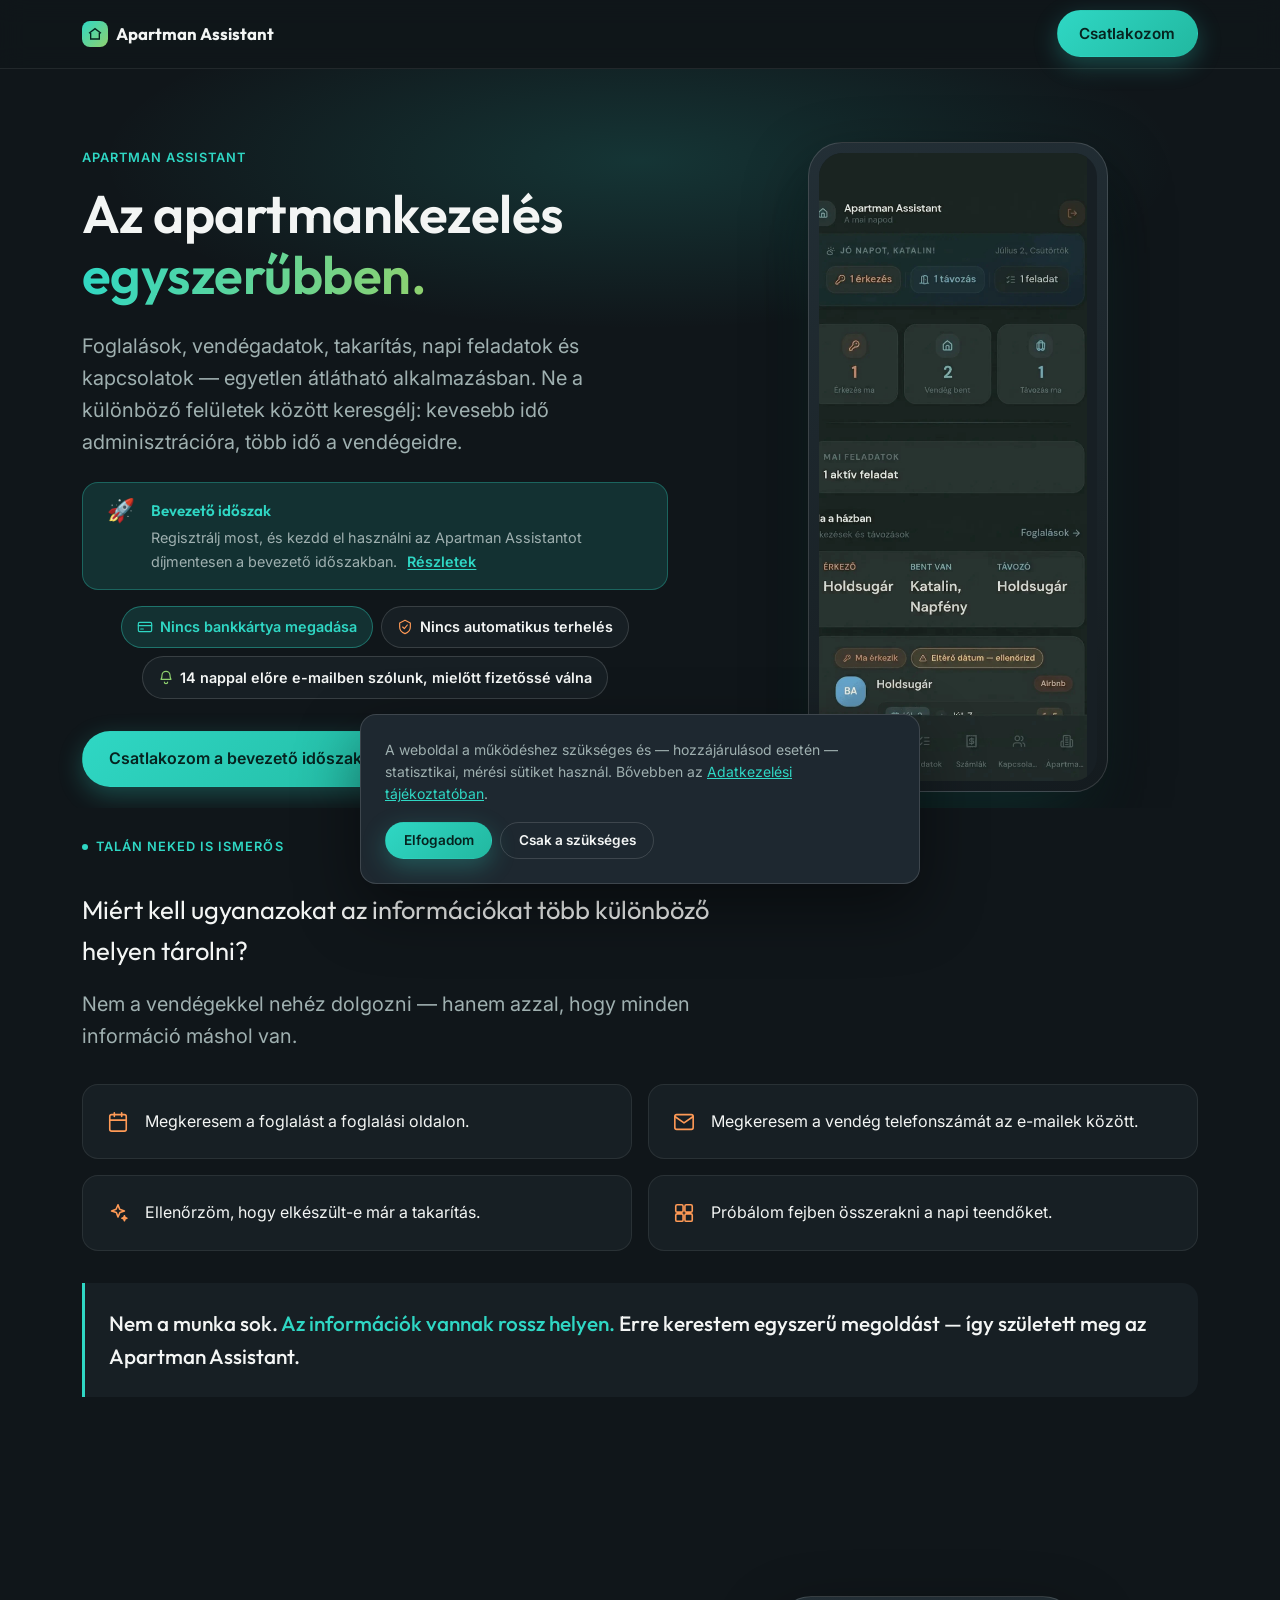
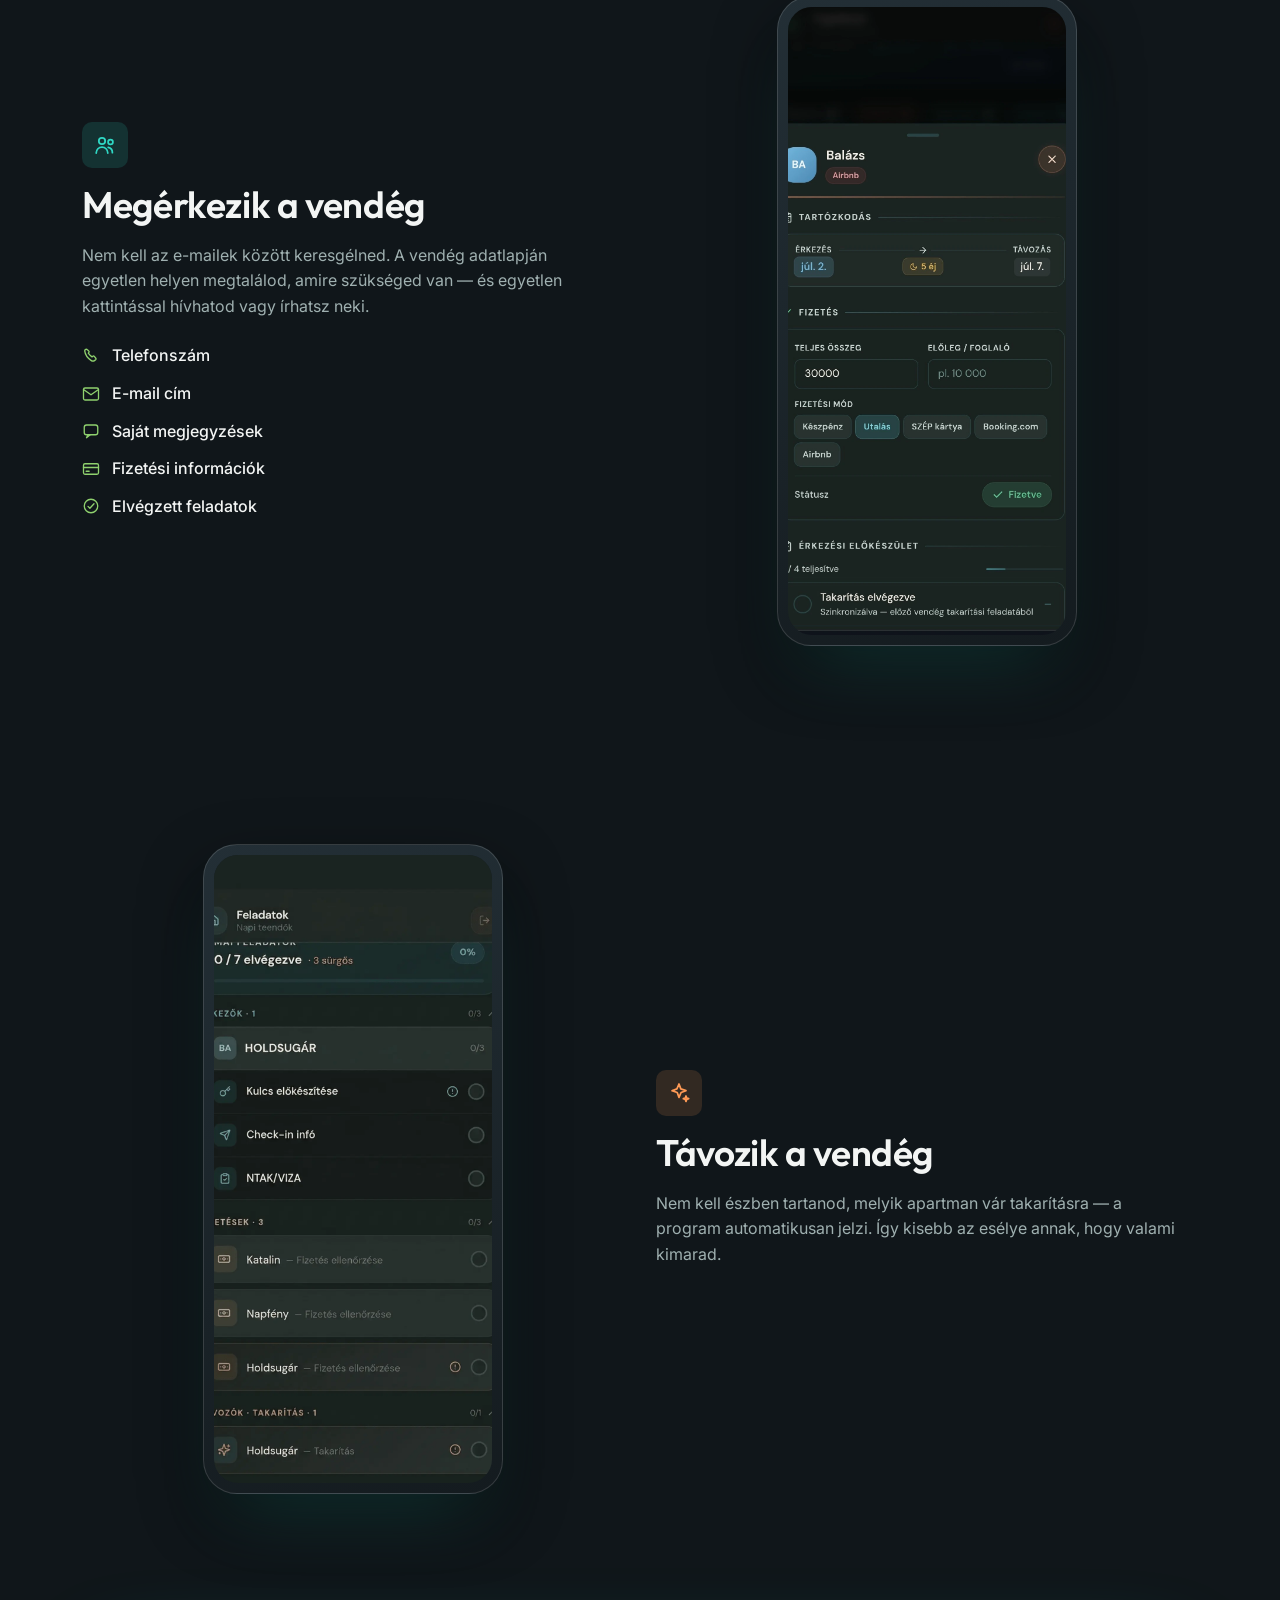
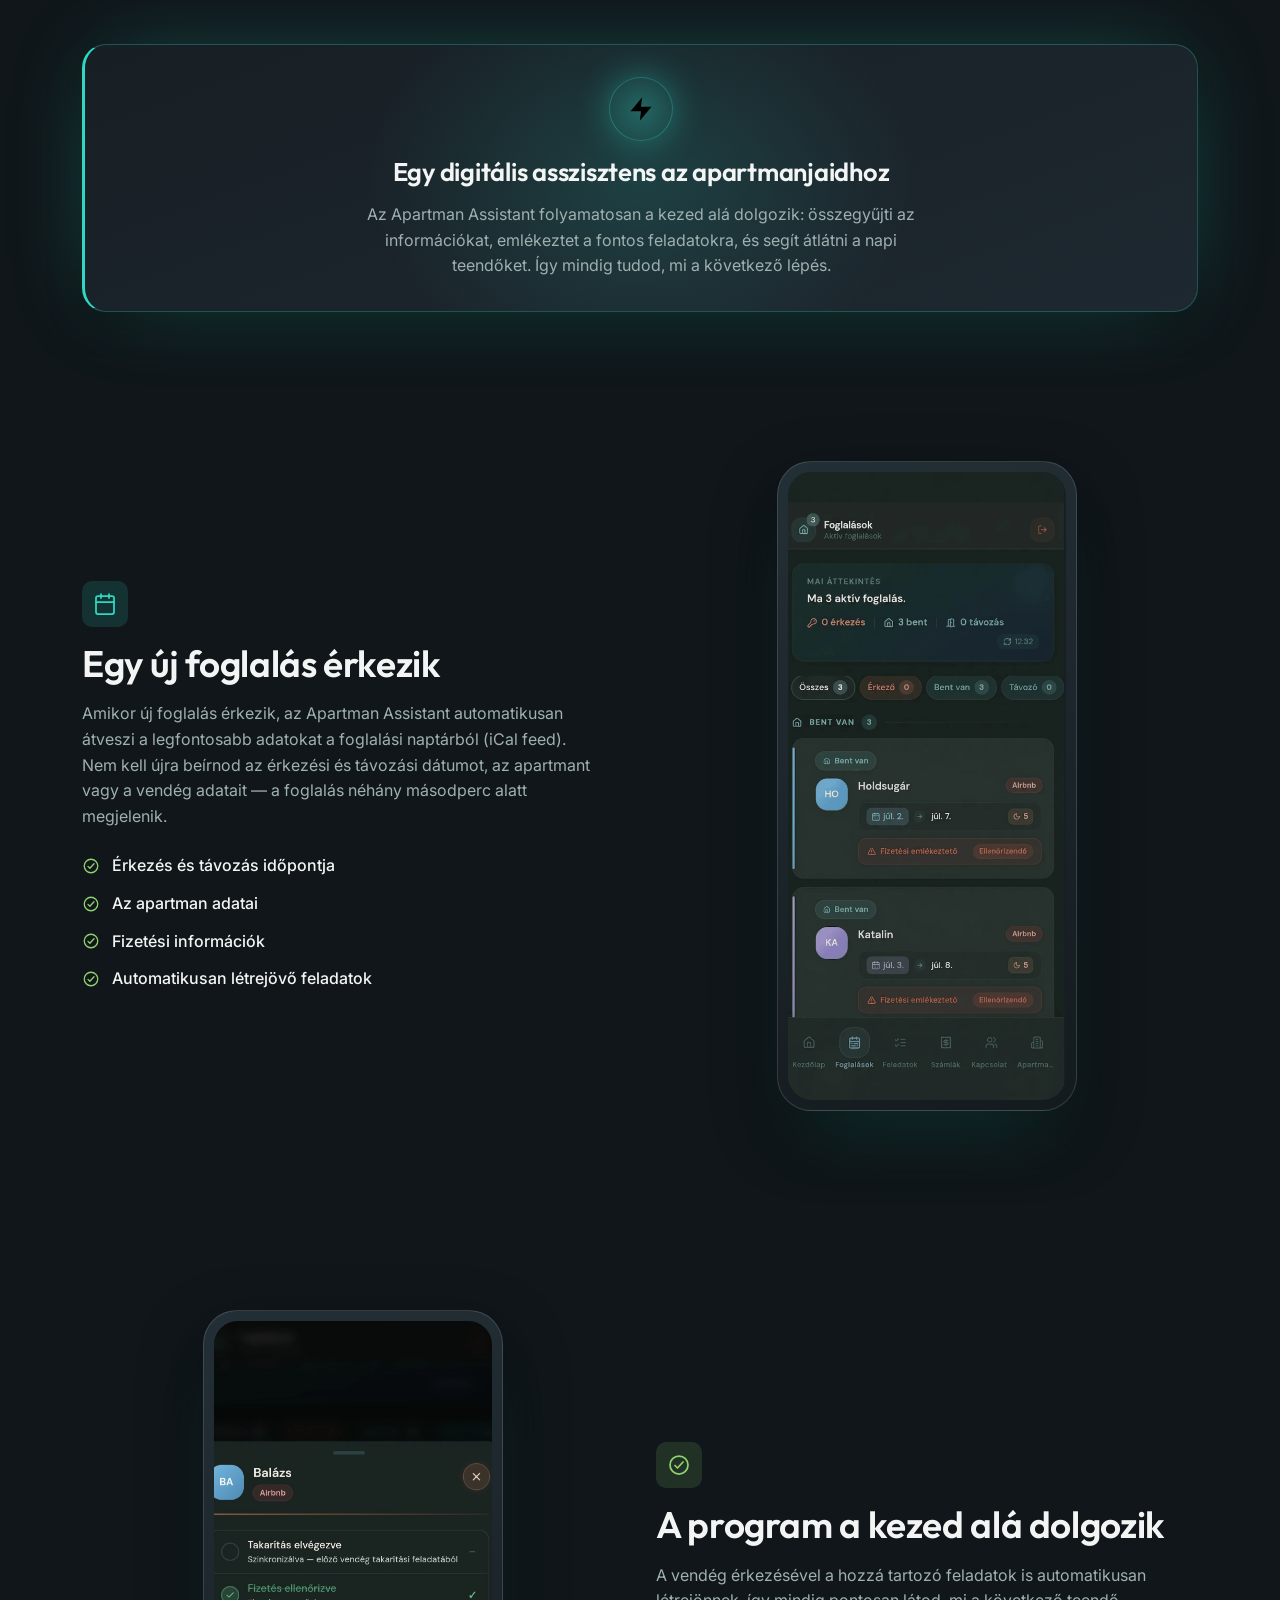
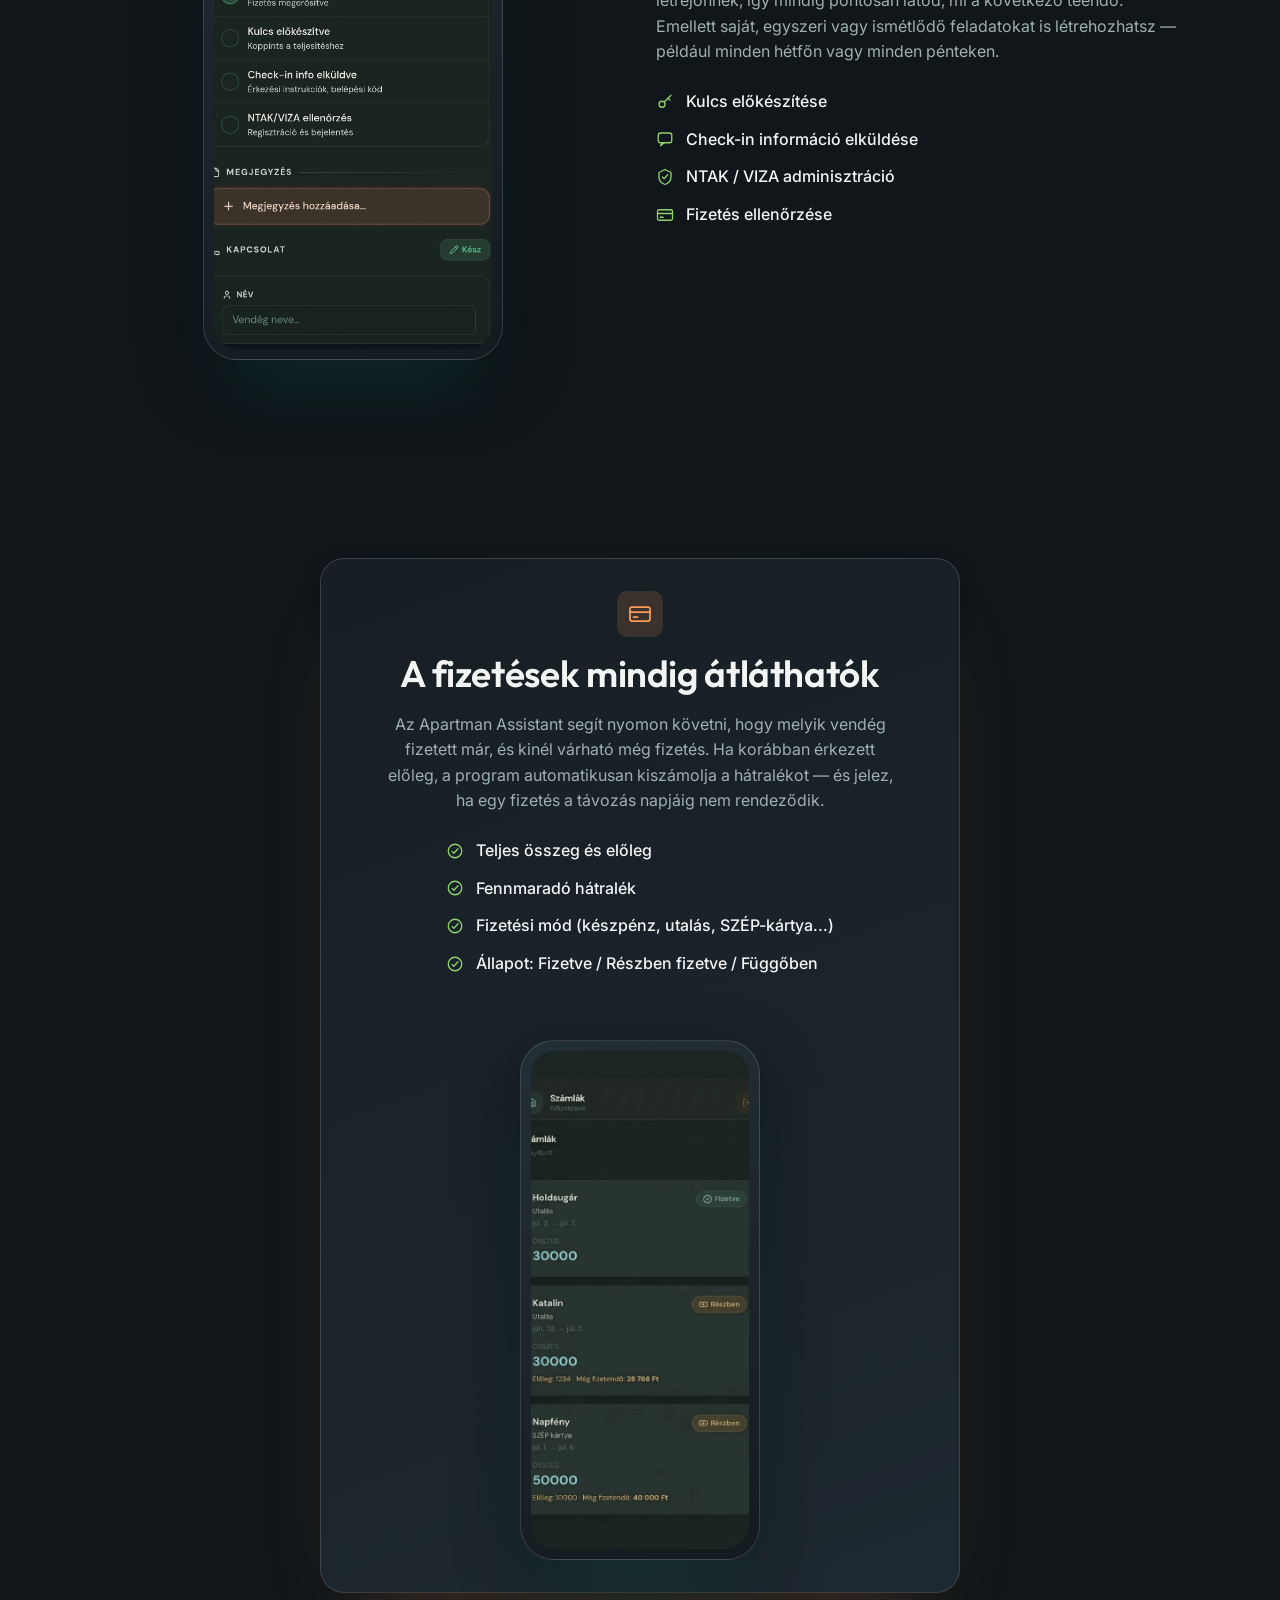
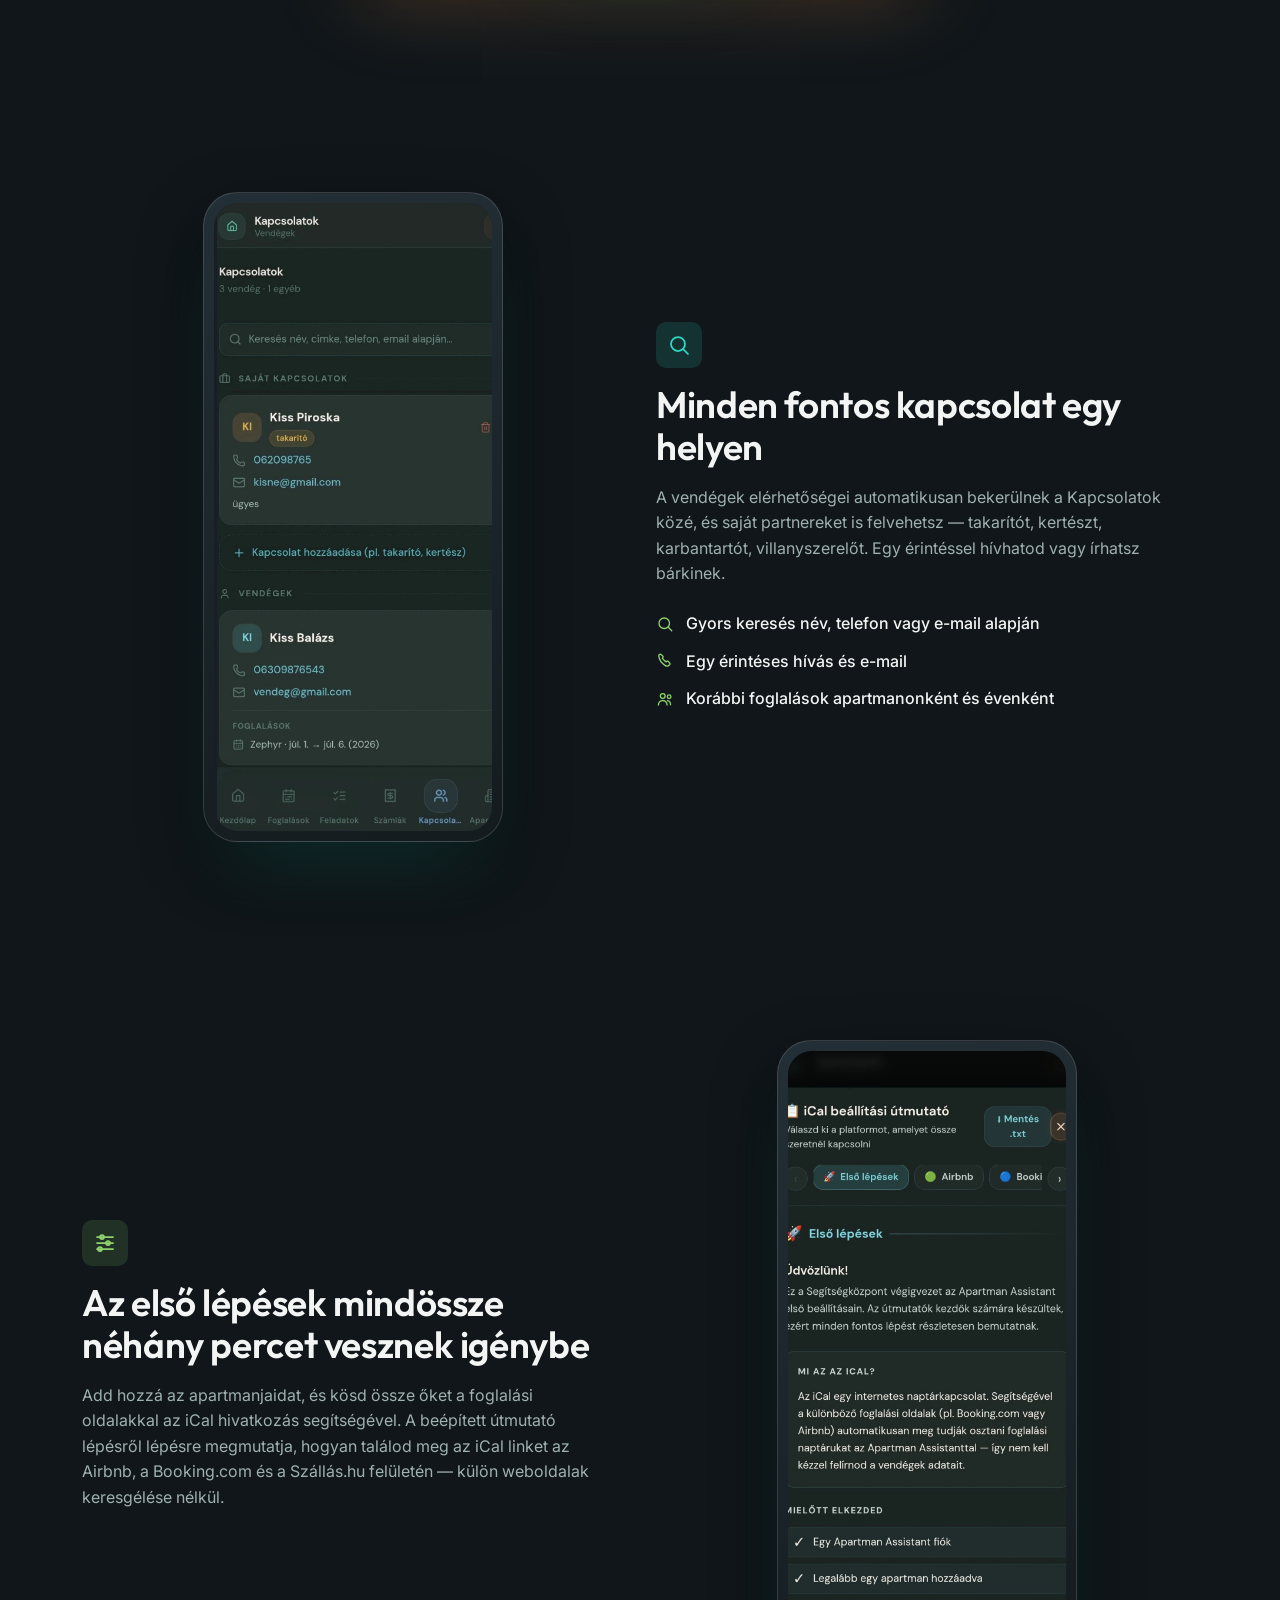
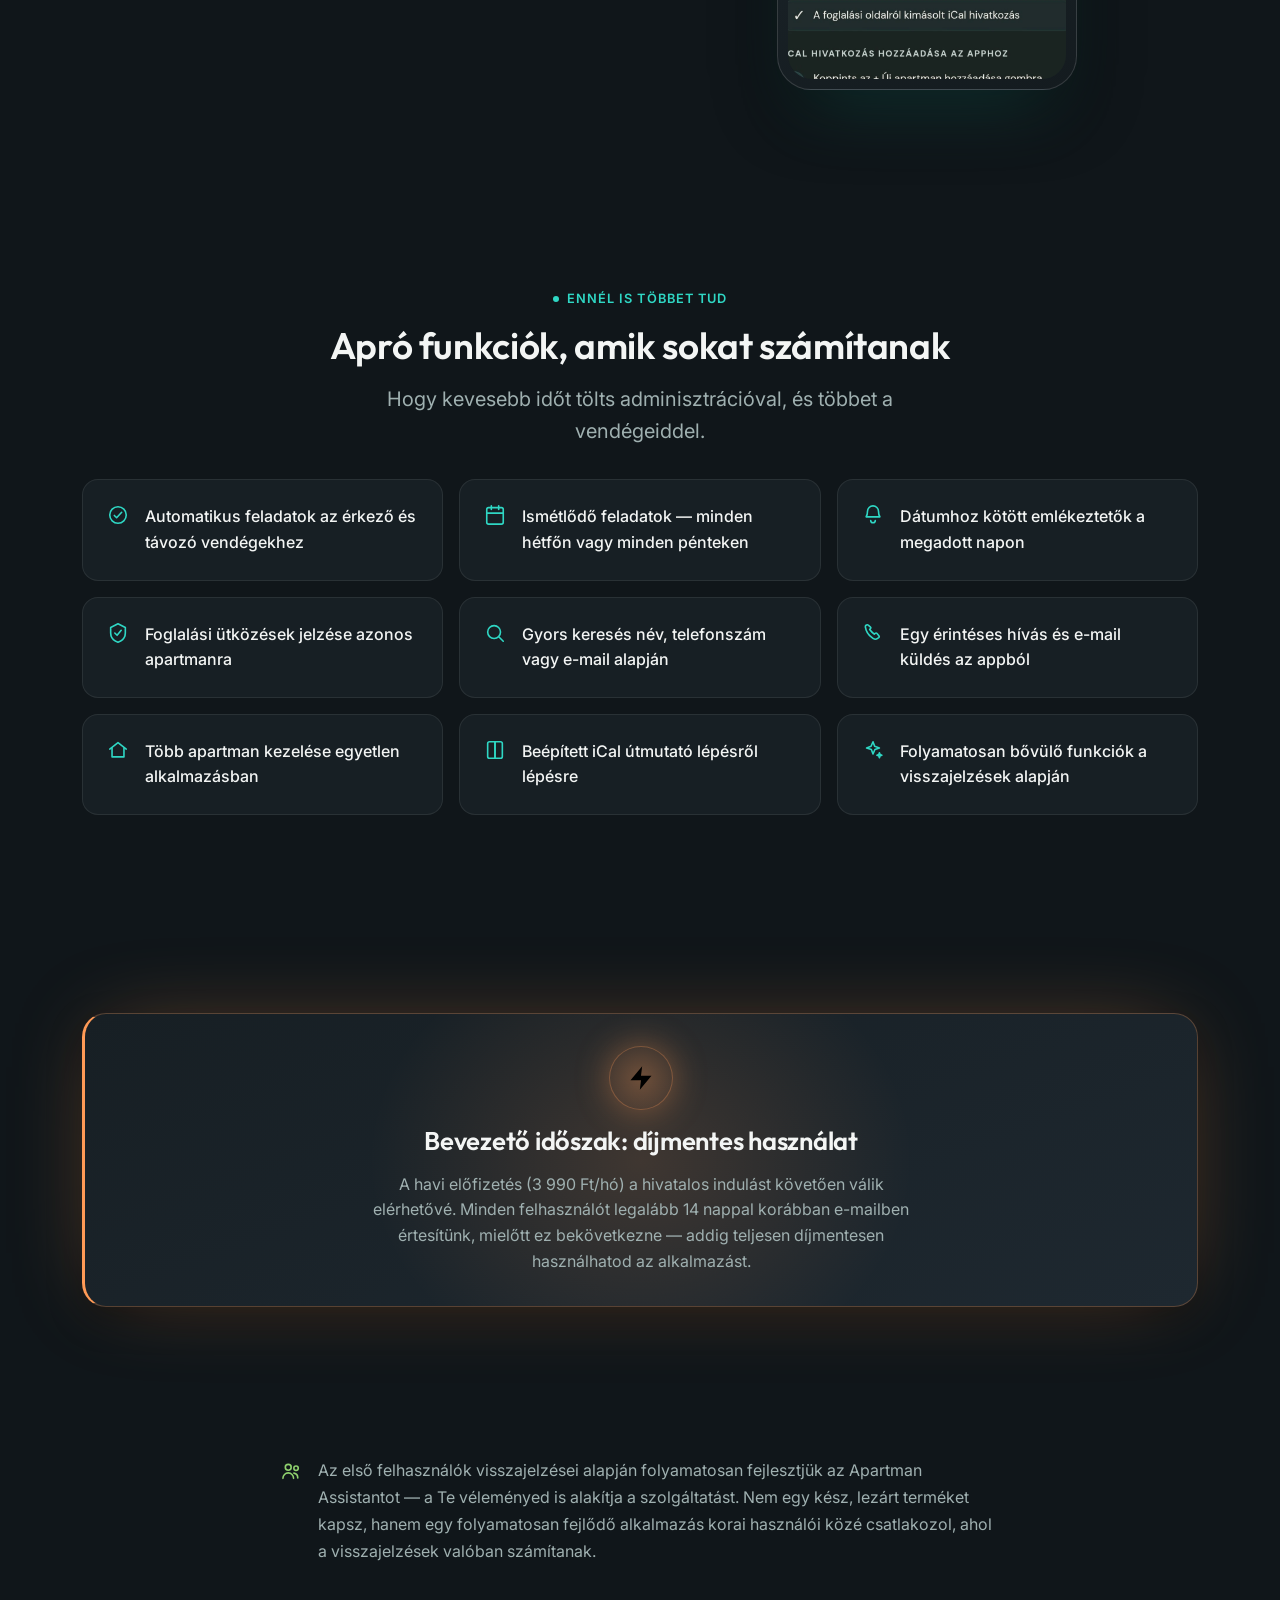
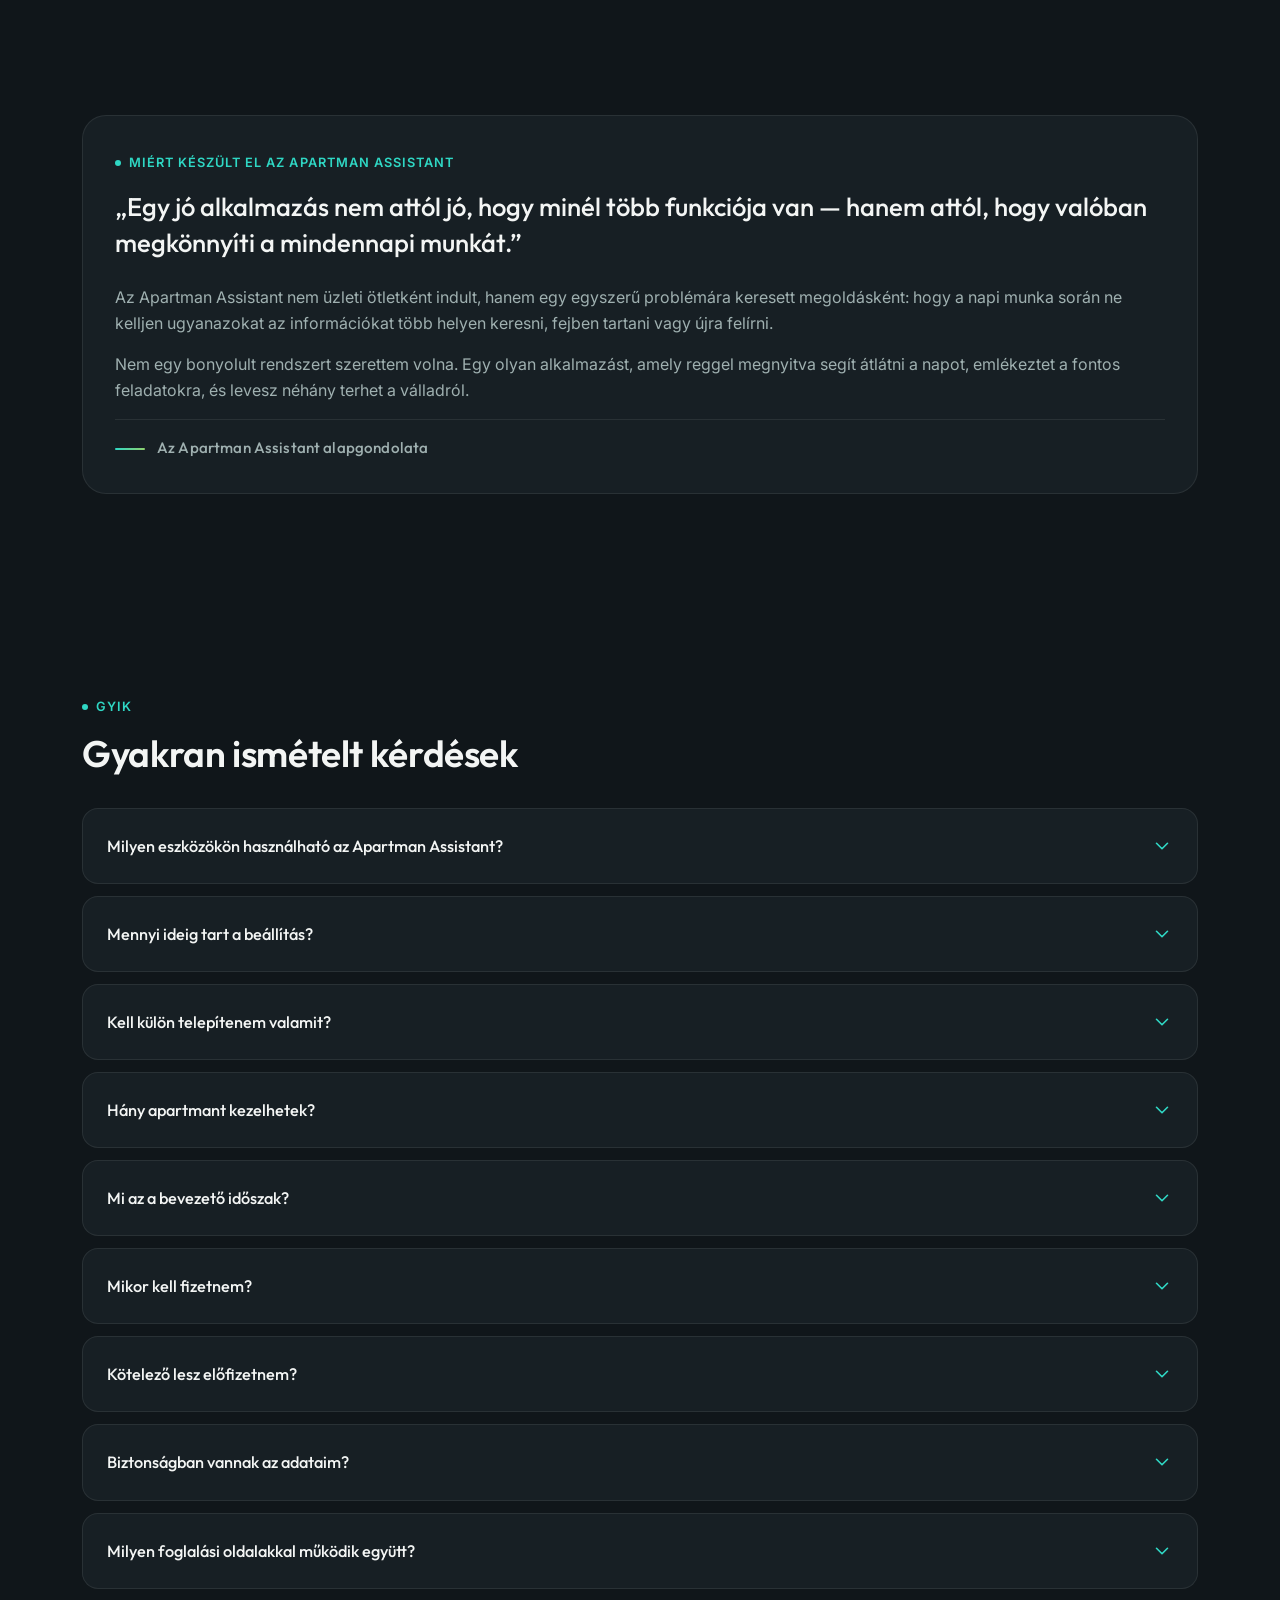
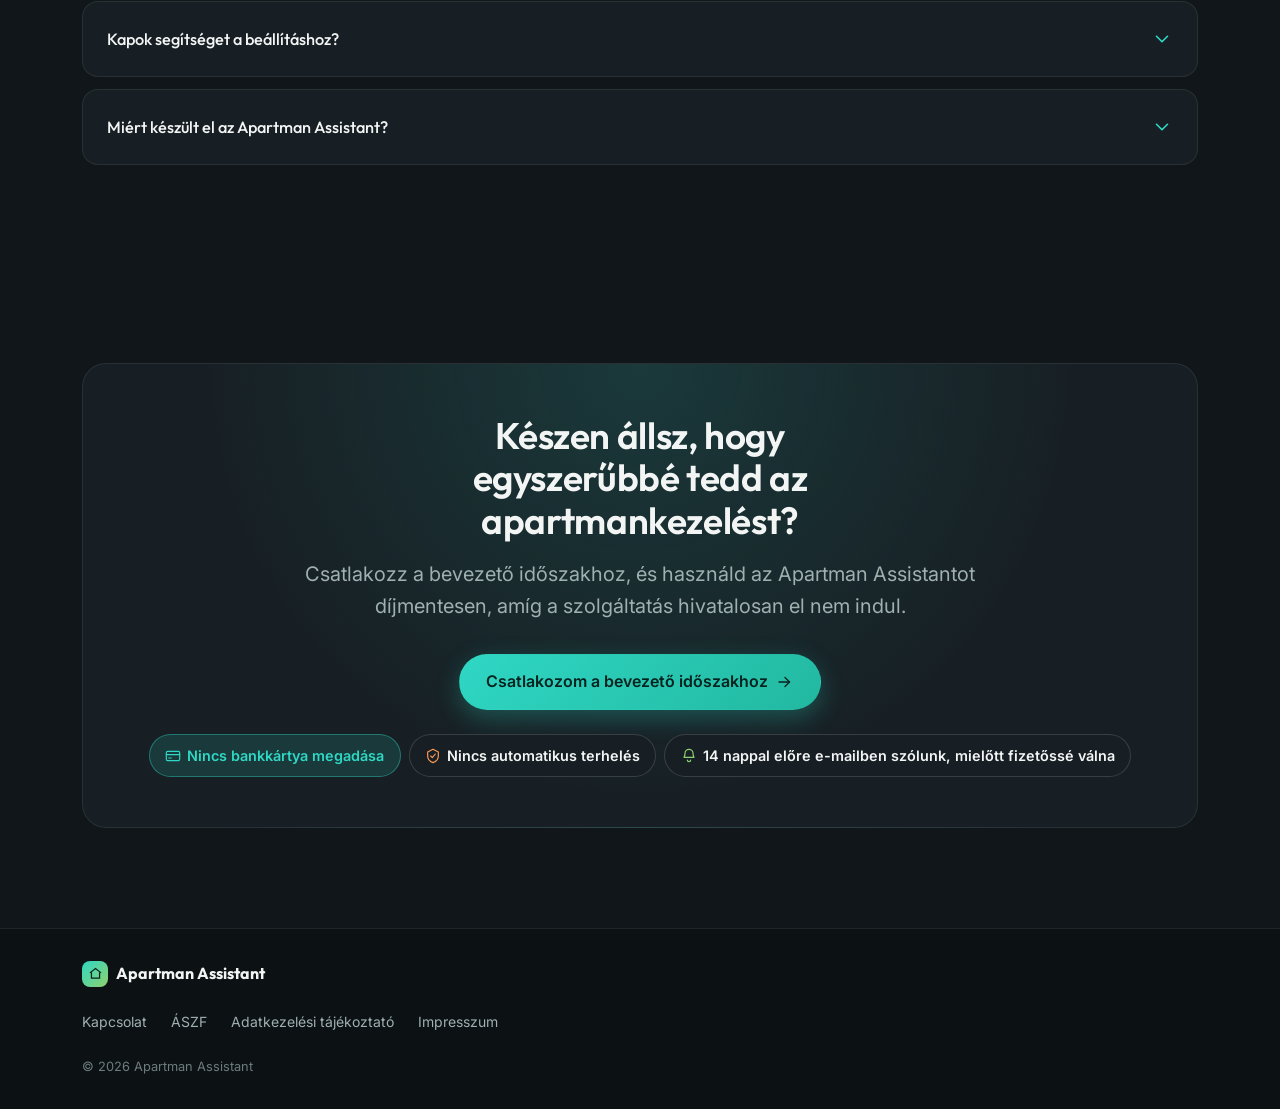
==== commit 16b7f8bb: "Add files via upload" ====
--- a/index.html
+++ b/index.html
@@ -5,9 +5,7 @@
 <meta name="viewport" content="width=device-width, initial-scale=1, viewport-fit=cover" />
 
 <!-- ==========================================================================
-     SEO — alap meta adatok
-     FONTOS: a canonical és az OG url jelenleg placeholder domain
-     (apartmanassistant.hu). Cseréld le a végleges domainre, amint megvan.
+     SEO — alap meta adatok (végleges domain: apartmanassistant.hu)
      ========================================================================== -->
 <title>Apartman Assistant — Az apartmankezelés egyszerűbben</title>
 <meta name="description" content="Foglalások, vendégadatok, takarítás és fizetések egyetlen átlátható alkalmazásban. Csatlakozz a bevezető időszakhoz, és használd díjmentesen." />
@@ -72,9 +70,10 @@
   "operatingSystem": "Web, PWA",
   "offers": {
     "@type": "Offer",
-    "price": "3990",
+    "price": "0",
     "priceCurrency": "HUF",
-    "priceValidUntil": "2027-12-31"
+    "description": "Ingyenes a bevezető időszakban. A hivatalos indulás után az előfizetés havi 3 990 Ft, erről minden felhasználót legalább 14 nappal korábban e-mailben értesítünk.",
+    "availability": "https://schema.org/InStock"
   }
 }
 </script>
@@ -235,6 +234,7 @@
           <p class="intro-period-badge__text">
             Regisztrálj most, és kezdd el használni az Apartman Assistantot
             díjmentesen a bevezető időszakban.
+            <a class="intro-period-badge__link" href="#arazas">Részletek</a>
           </p>
         </div>
       </div>
@@ -242,7 +242,7 @@
       <ul class="trust-badges trust-badges--emphasis">
         <li><svg class="icon"><use href="#icon-card"/></svg>Nincs bankkártya megadása</li>
         <li><svg class="icon"><use href="#icon-shield"/></svg>Nincs automatikus terhelés</li>
-        <li><svg class="icon"><use href="#icon-bell"/></svg>Legalább 14 nappal korábban e-mailben értesítünk, mielőtt fizetőssé válna</li>
+        <li><svg class="icon"><use href="#icon-bell"/></svg>14 nappal előre e-mailben szólunk, mielőtt fizetőssé válna</li>
       </ul>
 
       <div class="hero__cta">
@@ -797,7 +797,7 @@
         <ul class="trust-badges trust-badges--emphasis">
           <li><svg class="icon"><use href="#icon-card"/></svg>Nincs bankkártya megadása</li>
           <li><svg class="icon"><use href="#icon-shield"/></svg>Nincs automatikus terhelés</li>
-          <li><svg class="icon"><use href="#icon-bell"/></svg>Legalább 14 nappal korábban e-mailben értesítünk, mielőtt fizetőssé válna</li>
+          <li><svg class="icon"><use href="#icon-bell"/></svg>14 nappal előre e-mailben szólunk, mielőtt fizetőssé válna</li>
         </ul>
       </div>
     </div>
--- a/style.css
+++ b/style.css
@@ -953,6 +953,20 @@
   margin-top: 0.2rem;
 }
 
+.intro-period-badge__link {
+  display: inline-block;
+  margin-left: 0.4rem;
+  color: var(--color-turquoise);
+  font-weight: 600;
+  text-decoration: underline;
+  text-underline-offset: 2px;
+  white-space: nowrap;
+}
+
+.intro-period-badge__link:hover {
+  color: var(--color-green);
+}
+
 /* Korai felhasználók / visszajelzés blokk — visszafogott, kártya nélküli -- */
 .early-access-note {
   display: flex;
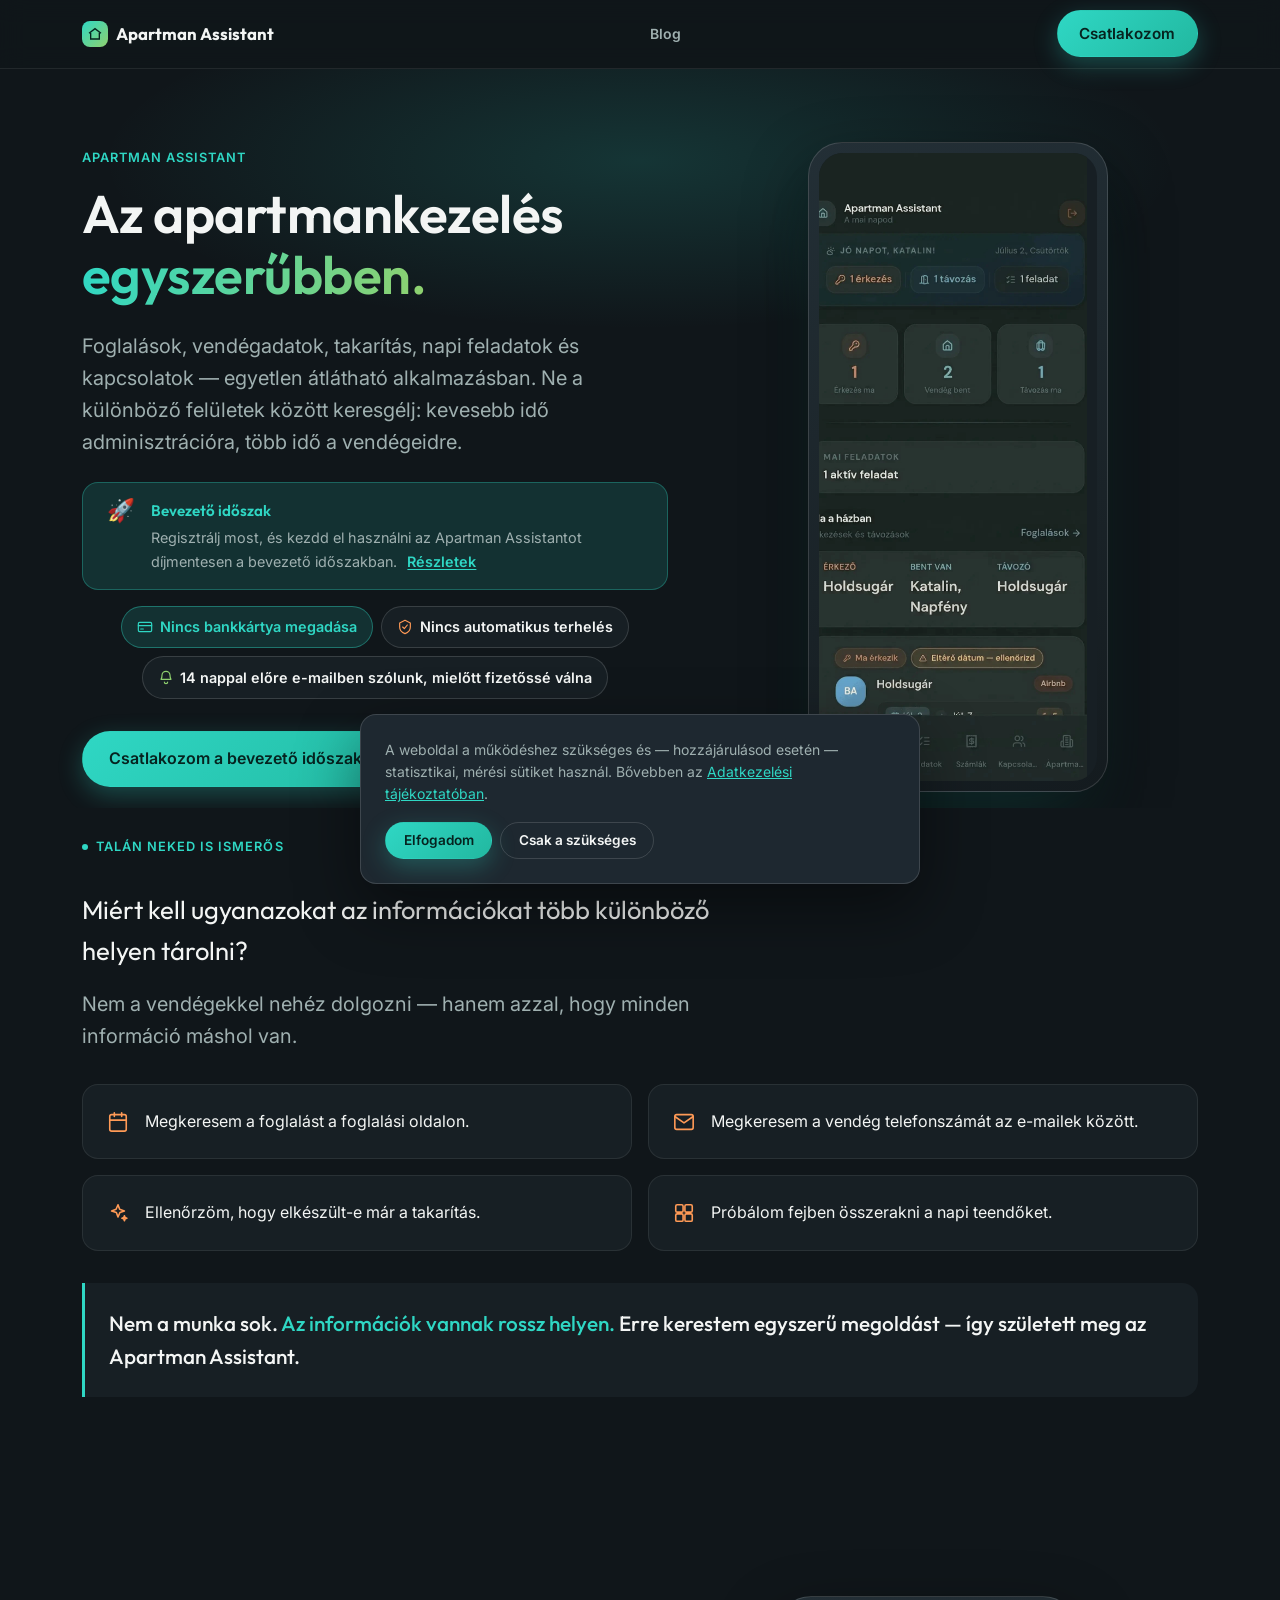
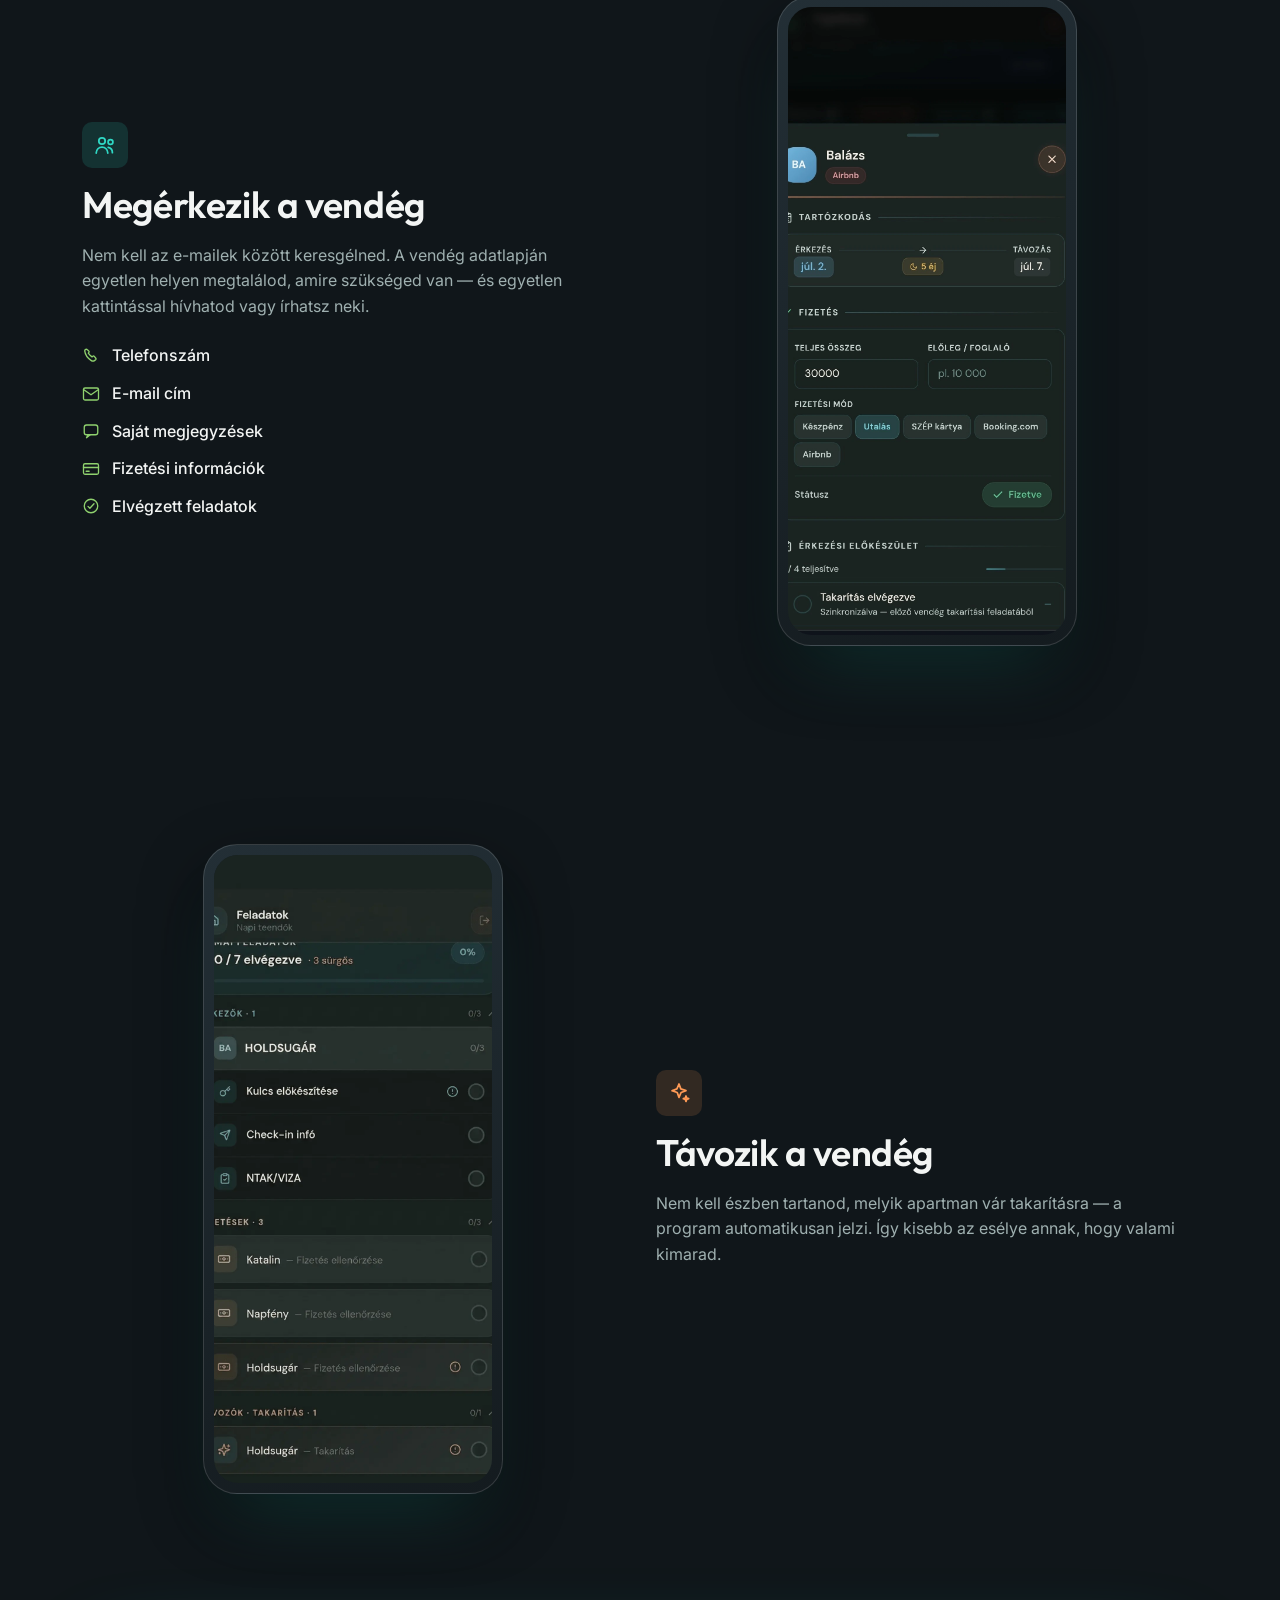
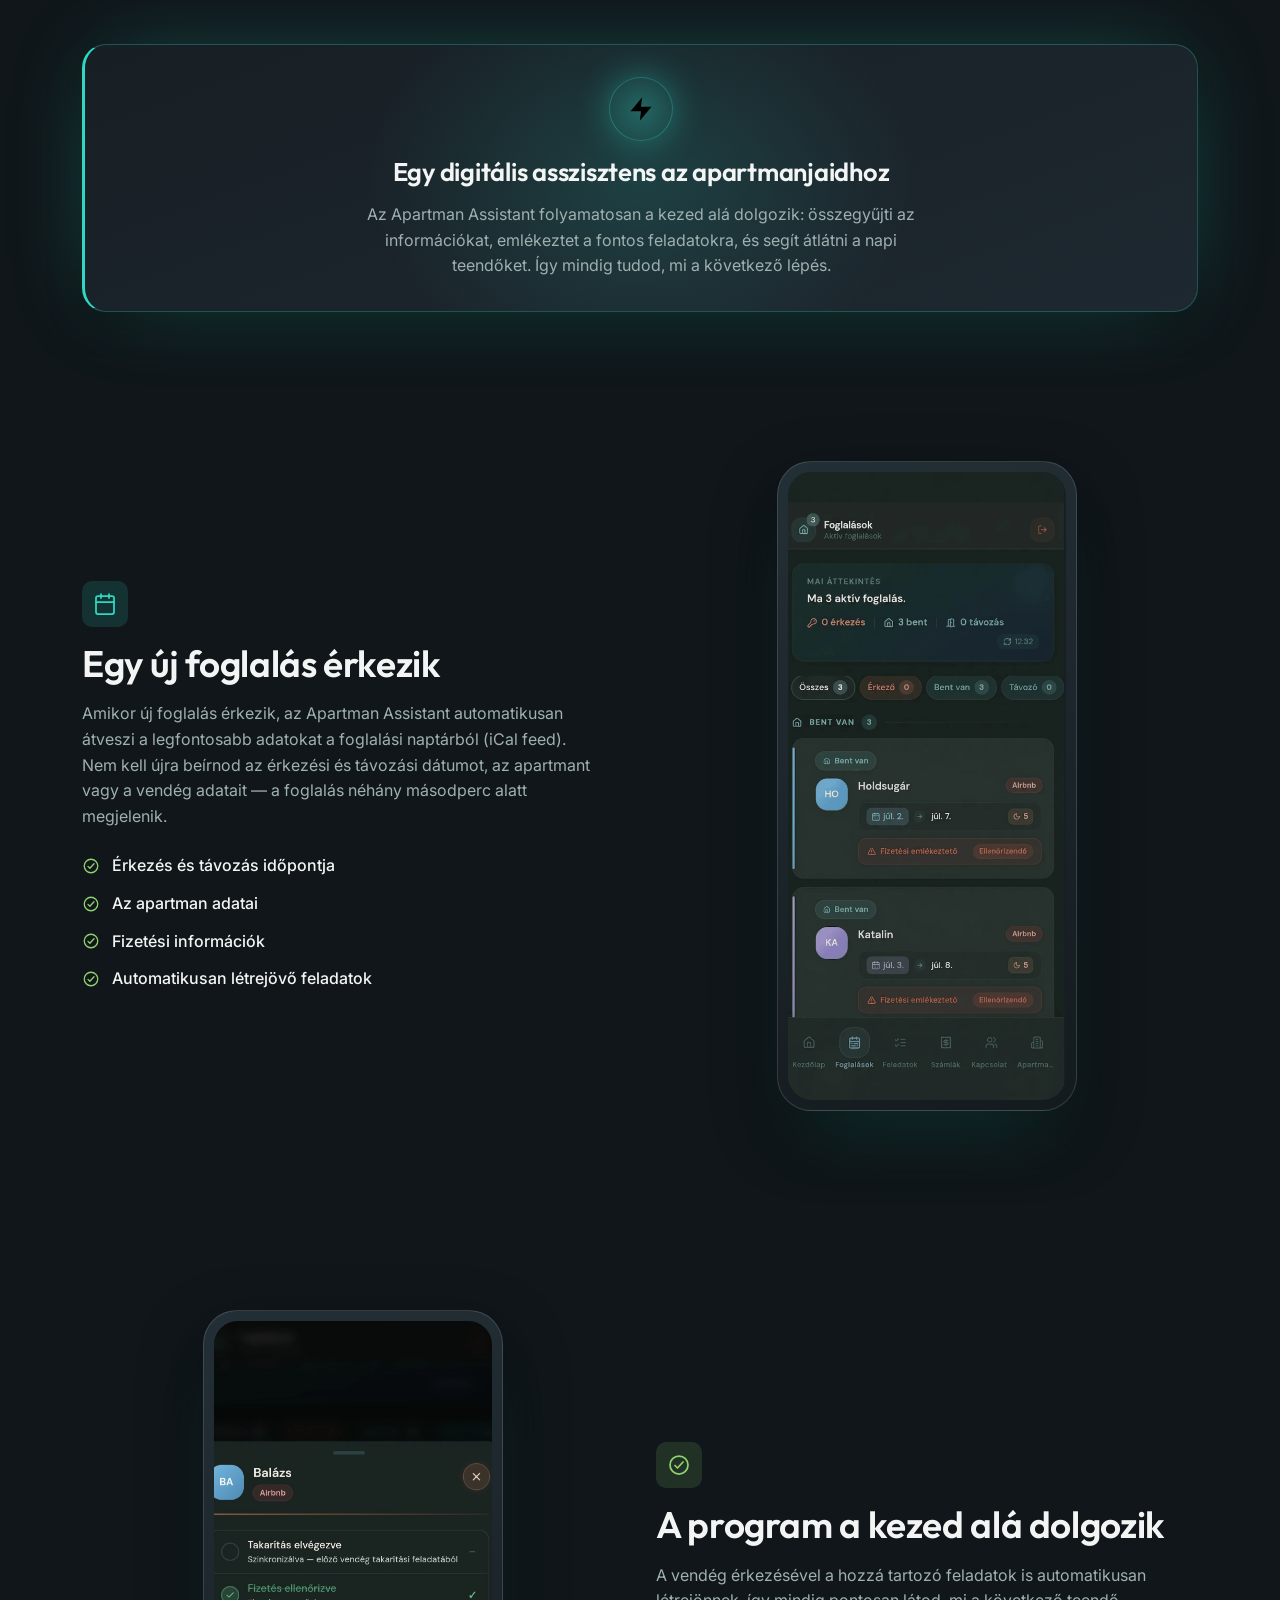
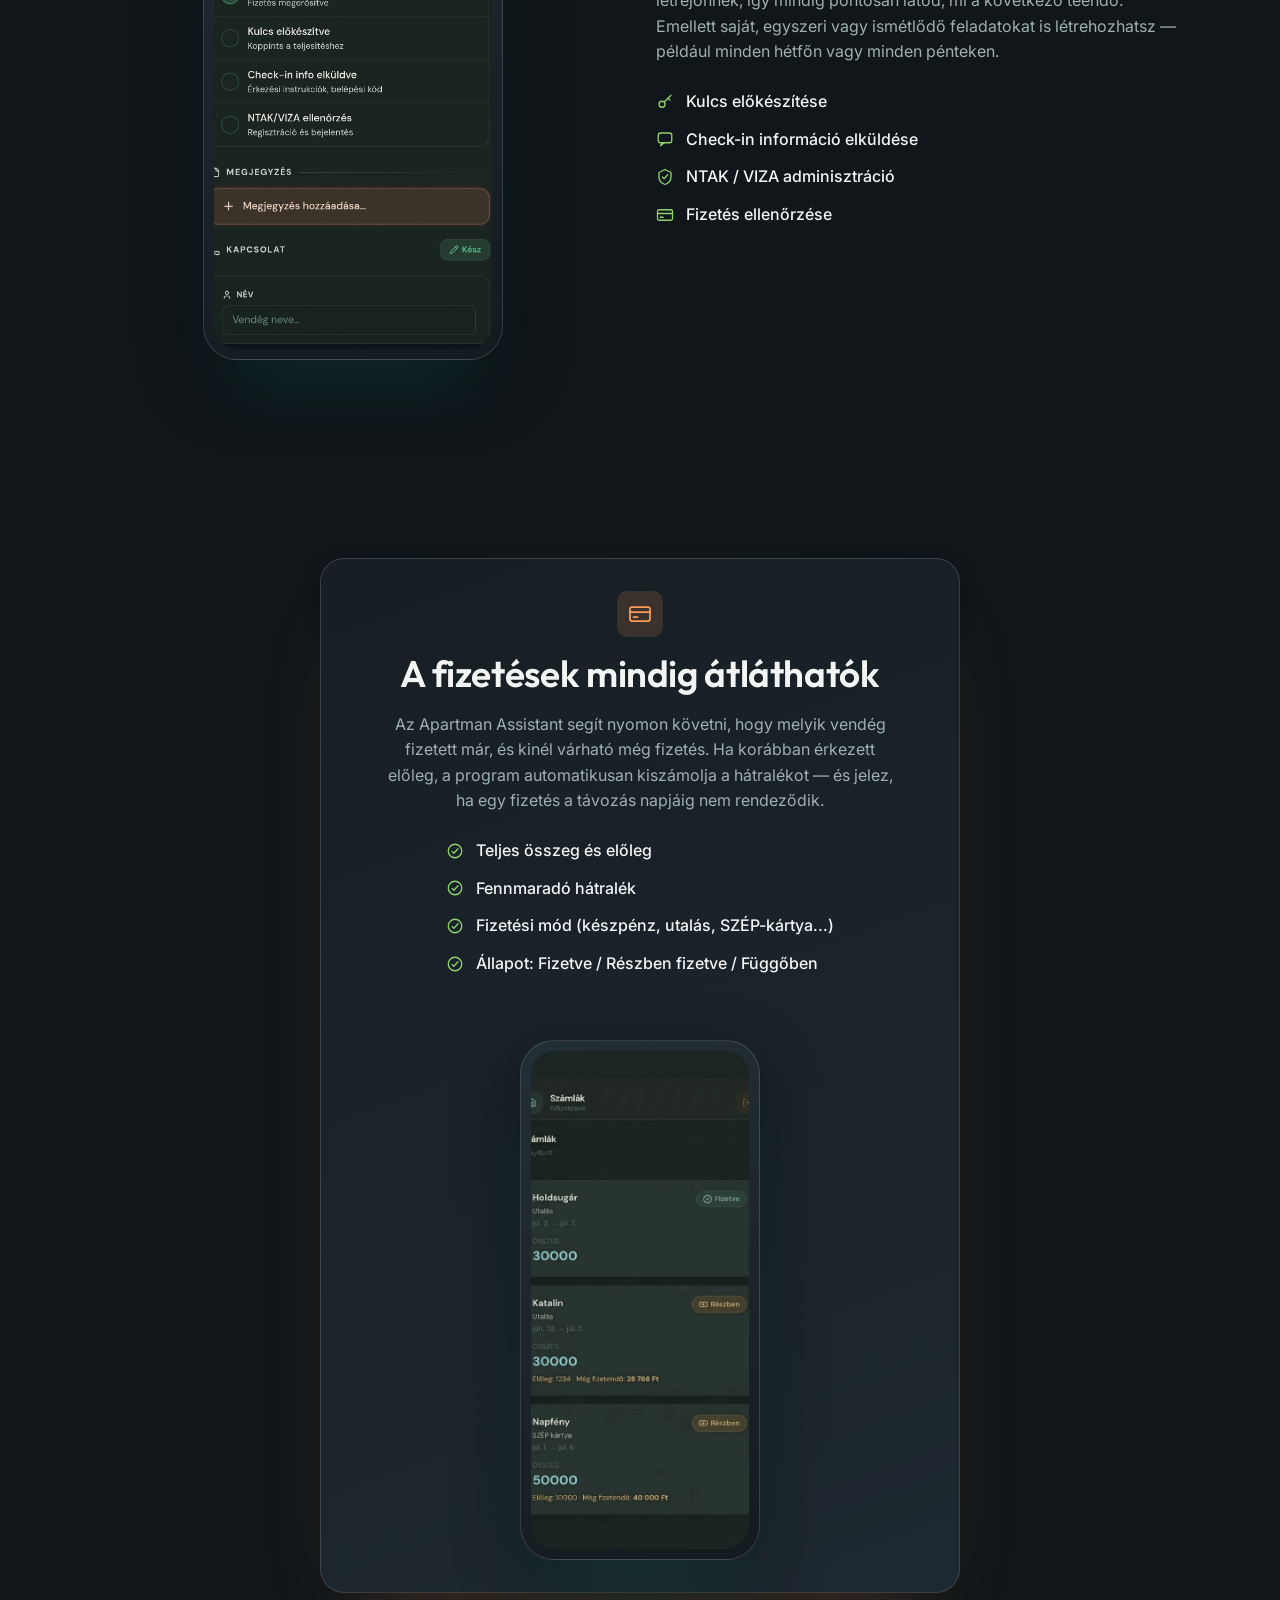
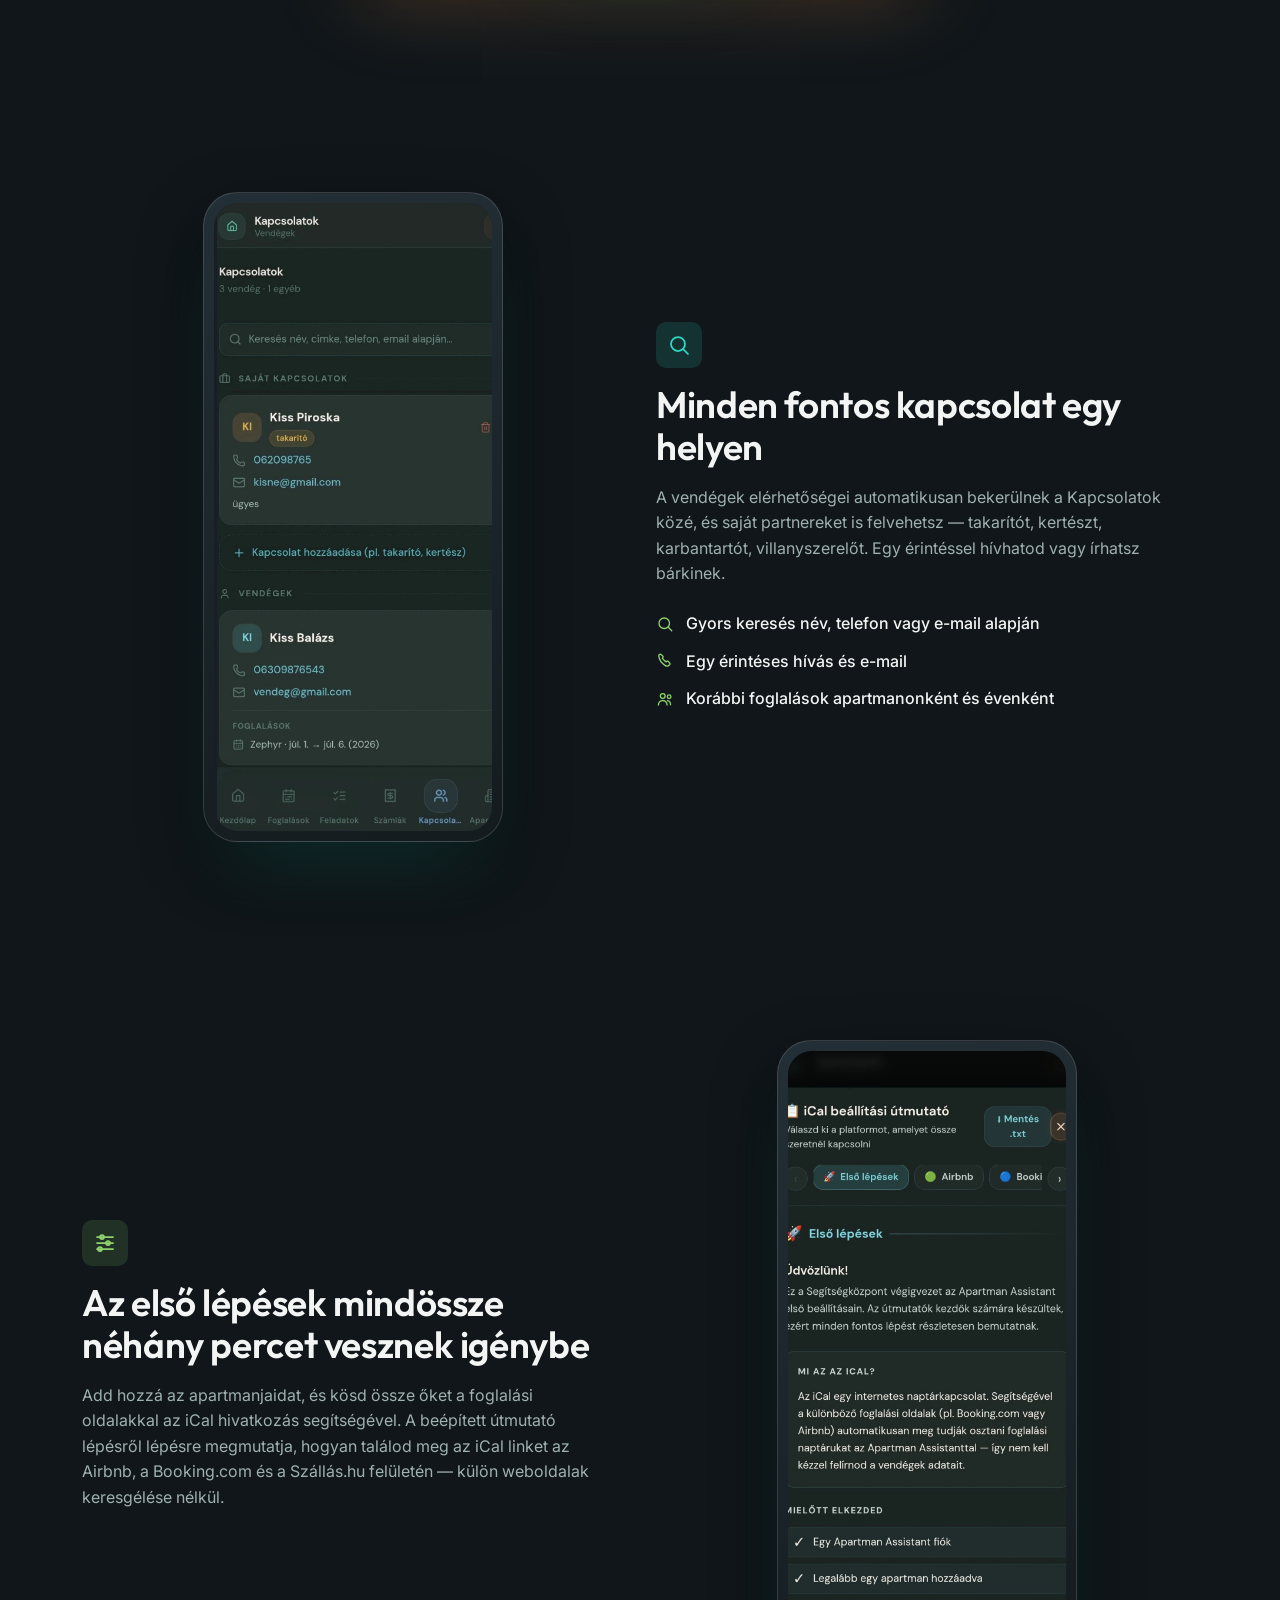
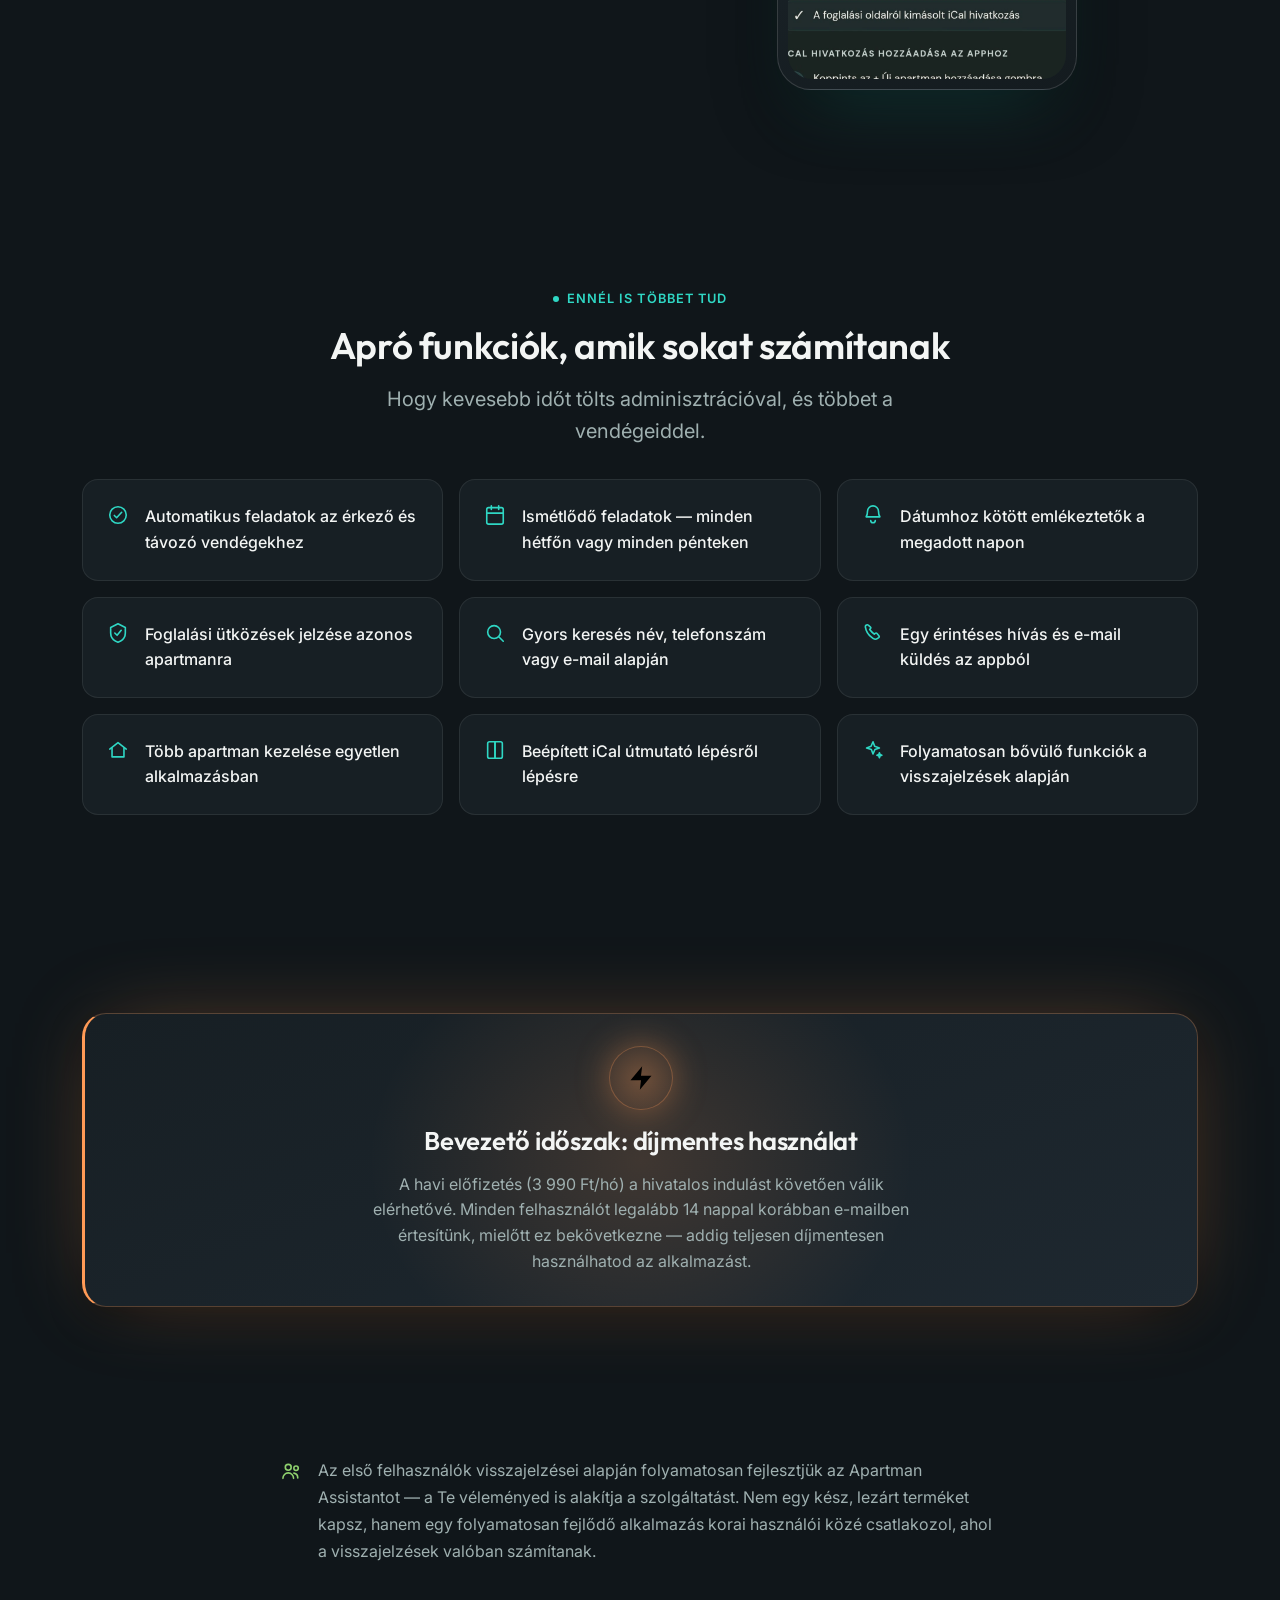
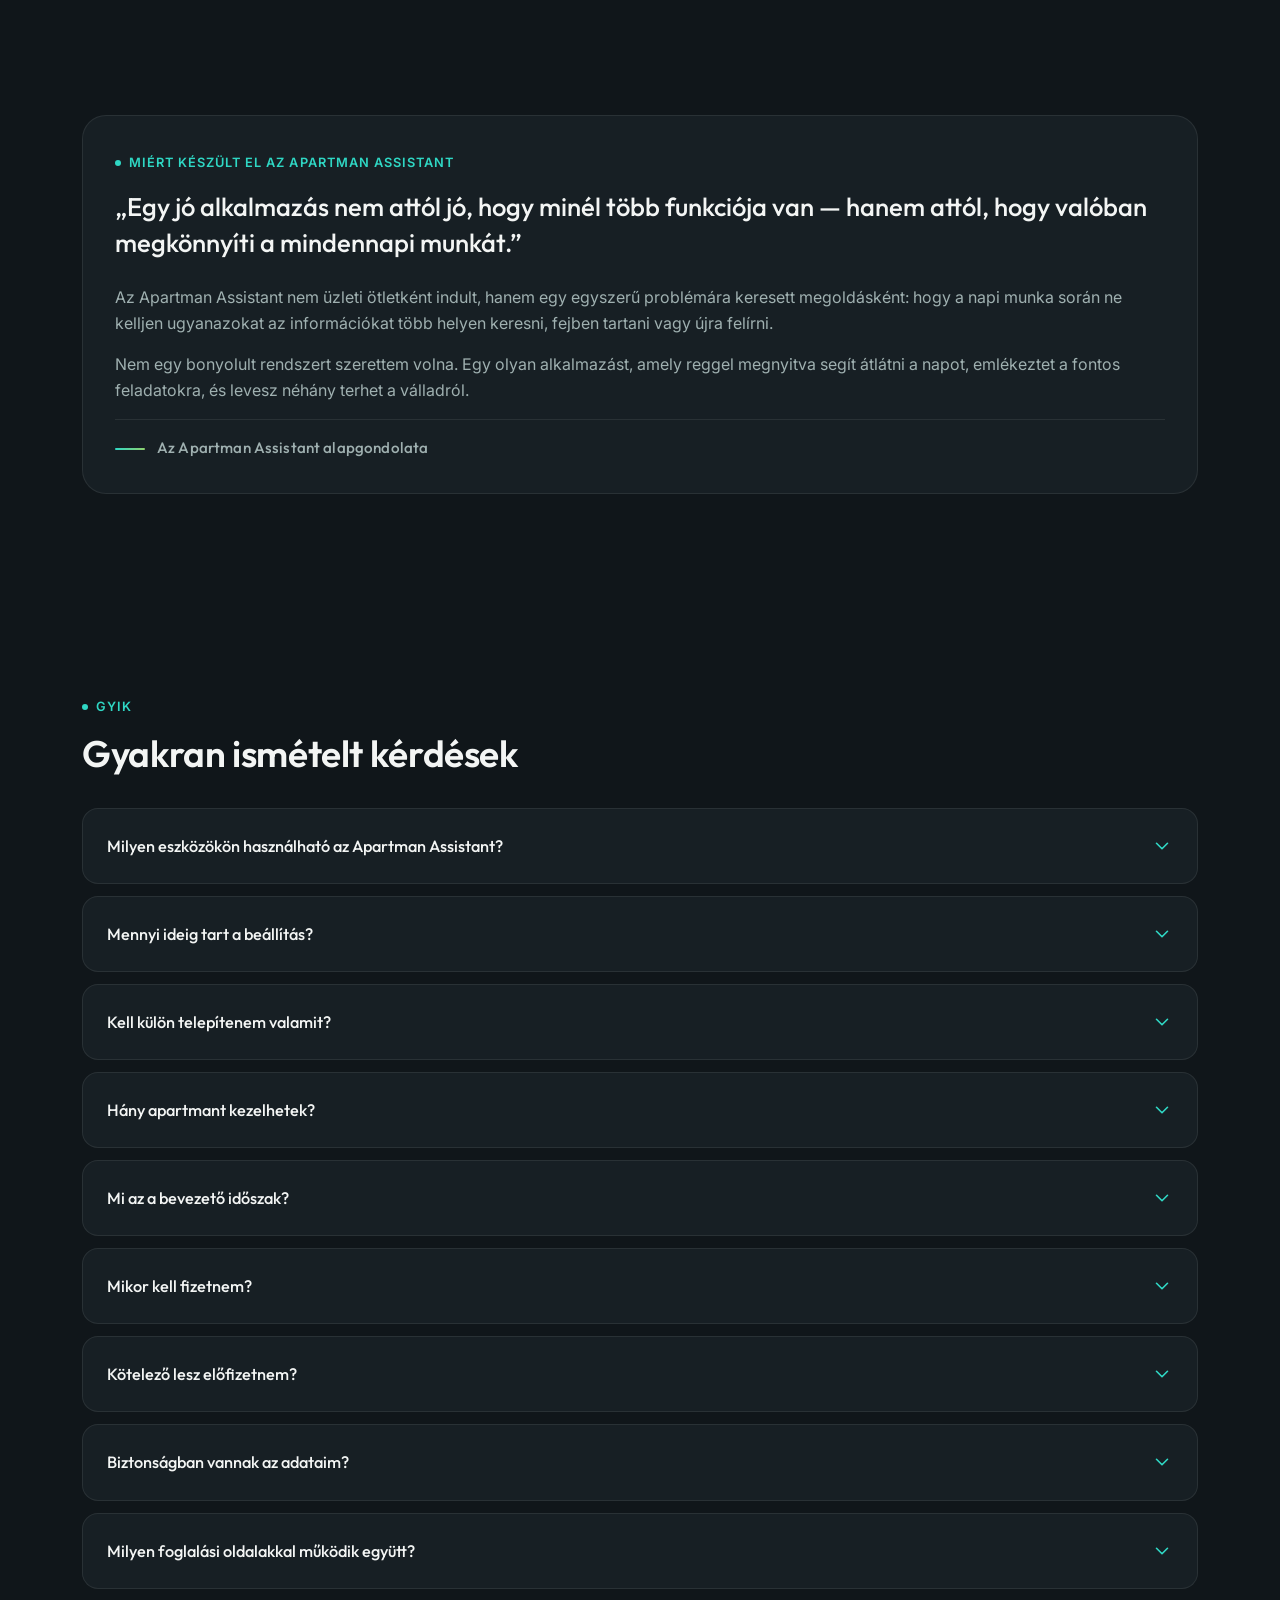
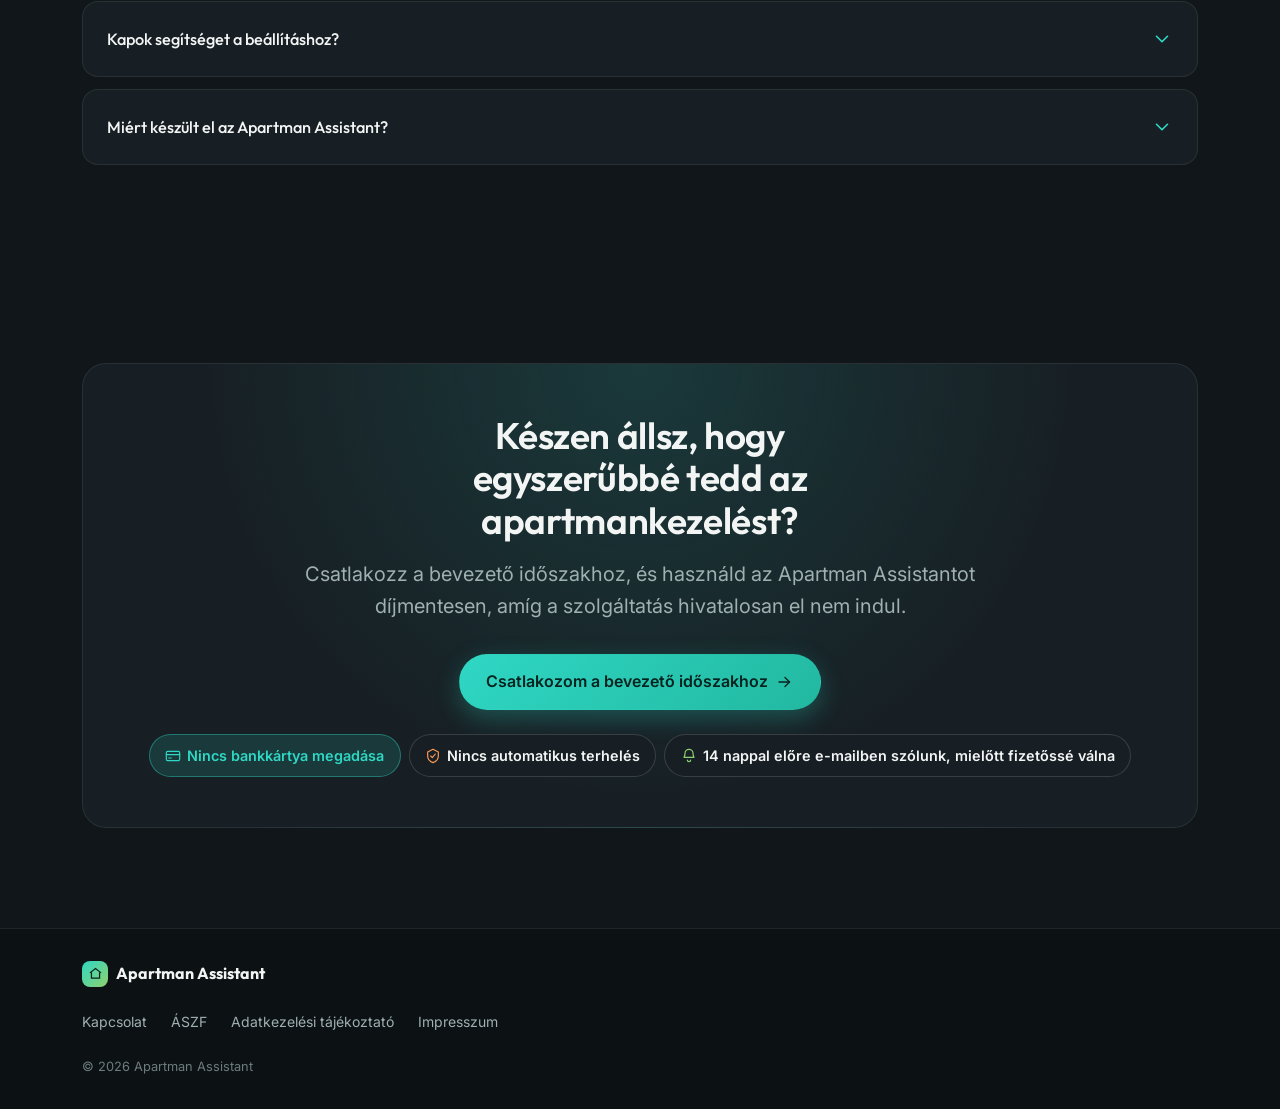
==== commit 7ec5661c: "Add Blog link to header nav" ====
--- a/index.html
+++ b/index.html
@@ -202,6 +202,7 @@
       <span class="logo__mark"><svg viewBox="0 0 24 24"><use href="#icon-home"/></svg></span>
       Apartman Assistant
     </a>
+    <a class="header-nav-link" href="/blog">Blog</a>
     <a class="btn btn-primary" href="#cta" data-cta="header">
       Csatlakozom
     </a>
@@ -790,7 +791,7 @@
         díjmentesen, amíg a szolgáltatás hivatalosan el nem indul.
       </p>
       <div class="cta-group">
-        <a class="btn btn-primary" href="/regisztracio" data-cta="final">
+        <a class="btn btn-primary" href="https://app.apartmanassistant.hu" data-cta="final">
           Csatlakozom a bevezető időszakhoz
           <svg class="icon" style="width:18px;height:18px"><use href="#icon-arrow-right"/></svg>
         </a>
--- a/style.css
+++ b/style.css
@@ -1356,3 +1356,286 @@
     padding-block: var(--space-3xl);
   }
 }
+
+/* --------------------------------------------------------------------------
+   8. JOGI OLDALAK (ÁSZF, Adatkezelési tájékoztató, Impresszum, Kapcsolat)
+   -------------------------------------------------------------------------- 
+   Közös komponensek a négy jogi/utility oldalhoz — ugyanazt a design-nyelvet
+   használják, mint a landing oldal többi része.
+   ------------------------------------------------------------------------ */
+.legal-page {
+  padding-block: var(--space-xl) var(--space-2xl);
+}
+
+.legal-back-link {
+  display: inline-flex;
+  align-items: center;
+  gap: 0.4rem;
+  font-size: 0.9rem;
+  font-weight: 600;
+  color: var(--color-text-muted);
+  margin-bottom: var(--space-md);
+}
+
+.legal-back-link:hover {
+  color: var(--color-turquoise);
+}
+
+.legal-back-link .icon {
+  width: 16px;
+  height: 16px;
+  transform: rotate(180deg);
+}
+
+.legal-page__eyebrow {
+  color: var(--color-turquoise);
+  font-weight: 600;
+  font-size: var(--fs-eyebrow);
+  letter-spacing: 0.08em;
+  text-transform: uppercase;
+  display: block;
+  margin-bottom: var(--space-sm);
+}
+
+.legal-page h1 {
+  font-size: var(--fs-h1);
+}
+
+.legal-page__updated {
+  color: var(--color-text-faint);
+  font-size: var(--fs-small);
+  margin-top: var(--space-sm);
+}
+
+/* "Tartalom hamarosan" figyelmeztető sáv — amíg a végleges jogi szöveg
+   nincs beillesztve, ez jelzi a látogatónak, hogy az oldal szerkezetileg
+   kész, de a tartalma még készül. Töröld ki, ha bekerül a végleges szöveg. */
+.legal-notice {
+  display: flex;
+  align-items: flex-start;
+  gap: var(--space-sm);
+  margin-top: var(--space-lg);
+  padding: var(--space-md);
+  background: var(--color-orange-dim);
+  border: 1px solid rgba(255, 154, 86, 0.3);
+  border-radius: var(--radius-md);
+}
+
+.legal-notice .icon {
+  color: var(--color-orange);
+  flex-shrink: 0;
+  margin-top: 2px;
+}
+
+.legal-notice p {
+  color: var(--color-text);
+  font-size: 0.95rem;
+}
+
+.legal-notice strong {
+  color: var(--color-orange);
+}
+
+.legal-section {
+  margin-top: var(--space-lg);
+  padding-top: var(--space-lg);
+  border-top: 1px solid var(--color-border);
+}
+
+.legal-section:first-of-type {
+  border-top: none;
+}
+
+.legal-section h2 {
+  font-size: var(--fs-h3);
+  margin-bottom: var(--space-sm);
+}
+
+.legal-placeholder {
+  border: 1.5px dashed var(--color-border-strong);
+  border-radius: var(--radius-md);
+  padding: var(--space-md);
+  color: var(--color-text-faint);
+  font-style: italic;
+  font-size: 0.95rem;
+  background: repeating-linear-gradient(
+    135deg,
+    rgba(255, 255, 255, 0.02),
+    rgba(255, 255, 255, 0.02) 10px,
+    transparent 10px,
+    transparent 20px
+  );
+}
+
+/* Inline jelölés a jogi szövegekben még hiányzó cégadatokhoz (pl. adószám) —
+   jelenleg nincs használatban, mert a hiányzó adatok visszafogott,
+   dokumentumszerű szöveggel ("kitöltés alatt") jelennek meg, kiemelés nélkül. */
+
+/* Kapcsolat oldal — egyszerűbb, nem szakaszolt jogi szöveg, hanem elérhetőségi kártya */
+.contact-card {
+  margin-top: var(--space-lg);
+  display: grid;
+  gap: var(--space-sm);
+}
+
+.contact-card__item {
+  display: flex;
+  align-items: center;
+  gap: var(--space-sm);
+  padding: var(--space-md);
+  background: var(--color-surface);
+  border: 1px solid var(--color-border);
+  border-radius: var(--radius-md);
+}
+
+.contact-card__item .icon {
+  color: var(--color-turquoise);
+  flex-shrink: 0;
+}
+
+.contact-card__item-label {
+  font-size: var(--fs-small);
+  color: var(--color-text-faint);
+  display: block;
+}
+
+.contact-card__item-value {
+  font-weight: 600;
+  color: var(--color-text);
+}
+
+/* --------------------------------------------------------------------------
+   BLOG
+   -------------------------------------------------------------------------- */
+.header-nav-link {
+  font-size: var(--fs-small);
+  font-weight: 600;
+  color: var(--color-text-muted);
+  text-decoration: none;
+}
+
+.header-nav-link:hover {
+  color: var(--color-text);
+}
+
+.container--narrow {
+  max-width: 720px;
+}
+
+.blog-grid {
+  display: grid;
+  grid-template-columns: repeat(auto-fill, minmax(280px, 1fr));
+  gap: var(--space-md);
+  margin-top: var(--space-lg);
+}
+
+.blog-card {
+  display: flex;
+  flex-direction: column;
+  gap: var(--space-2xs);
+  background: var(--color-surface);
+  border: 1px solid var(--color-border);
+  border-radius: var(--radius-md);
+  padding: var(--space-md);
+  text-decoration: none;
+  color: inherit;
+  transition: border-color 0.15s ease, transform 0.15s ease;
+}
+
+.blog-card:hover {
+  border-color: var(--color-border-strong);
+  transform: translateY(-2px);
+}
+
+.blog-card__meta {
+  font-size: var(--fs-small);
+  color: var(--color-text-faint);
+  margin: 0;
+}
+
+.blog-card__title {
+  font-family: var(--font-display);
+  font-size: var(--fs-h3);
+  margin: 0;
+  color: var(--color-text);
+}
+
+.blog-card__excerpt {
+  font-size: var(--fs-body);
+  color: var(--color-text-muted);
+  margin: 0;
+  flex-grow: 1;
+}
+
+.blog-card__link {
+  font-size: var(--fs-small);
+  font-weight: 600;
+  color: var(--color-turquoise);
+  margin-top: var(--space-2xs);
+}
+
+.blog-back {
+  display: inline-block;
+  font-size: var(--fs-small);
+  color: var(--color-text-muted);
+  text-decoration: none;
+  margin-bottom: var(--space-md);
+}
+
+.blog-back:hover {
+  color: var(--color-text);
+}
+
+.blog-meta {
+  font-size: var(--fs-small);
+  color: var(--color-text-faint);
+  margin: 0 0 var(--space-xs);
+}
+
+.blog-article h1 {
+  font-family: var(--font-display);
+  font-size: var(--fs-h1);
+  margin: 0 0 var(--space-lg);
+}
+
+.blog-prose {
+  font-size: var(--fs-lead);
+  line-height: 1.7;
+  color: var(--color-text);
+}
+
+.blog-prose h2 {
+  font-family: var(--font-display);
+  font-size: var(--fs-h2);
+  margin: var(--space-xl) 0 var(--space-sm);
+}
+
+.blog-prose h3 {
+  font-family: var(--font-display);
+  font-size: var(--fs-h3);
+  margin: var(--space-lg) 0 var(--space-xs);
+}
+
+.blog-prose p {
+  margin: 0 0 var(--space-md);
+  color: var(--color-text-muted);
+}
+
+.blog-prose strong {
+  color: var(--color-text);
+}
+
+.blog-article__cta {
+  margin-top: var(--space-xl);
+  text-align: center;
+}
+
+.blog-article__cta h3 {
+  font-family: var(--font-display);
+  margin: 0 0 var(--space-2xs);
+}
+
+.blog-article__cta p {
+  color: var(--color-text-muted);
+  margin: 0 0 var(--space-md);
+}
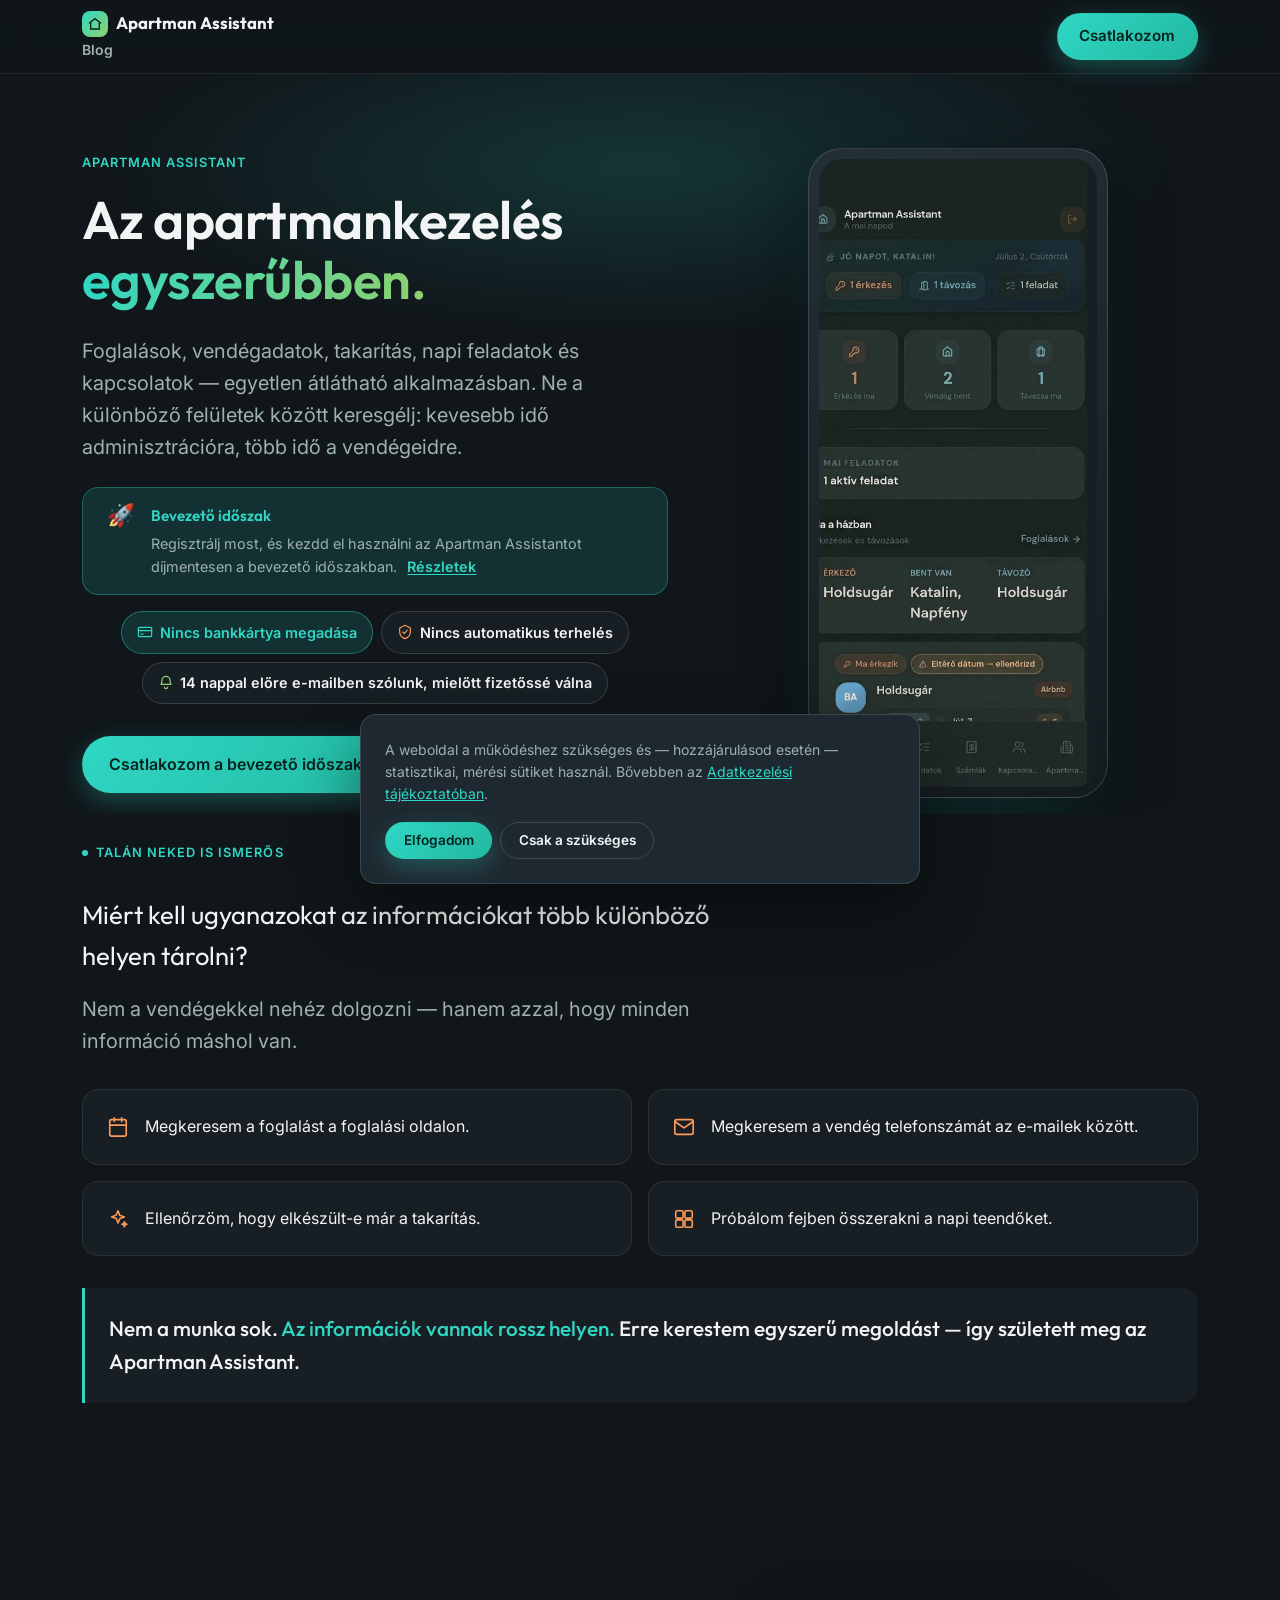
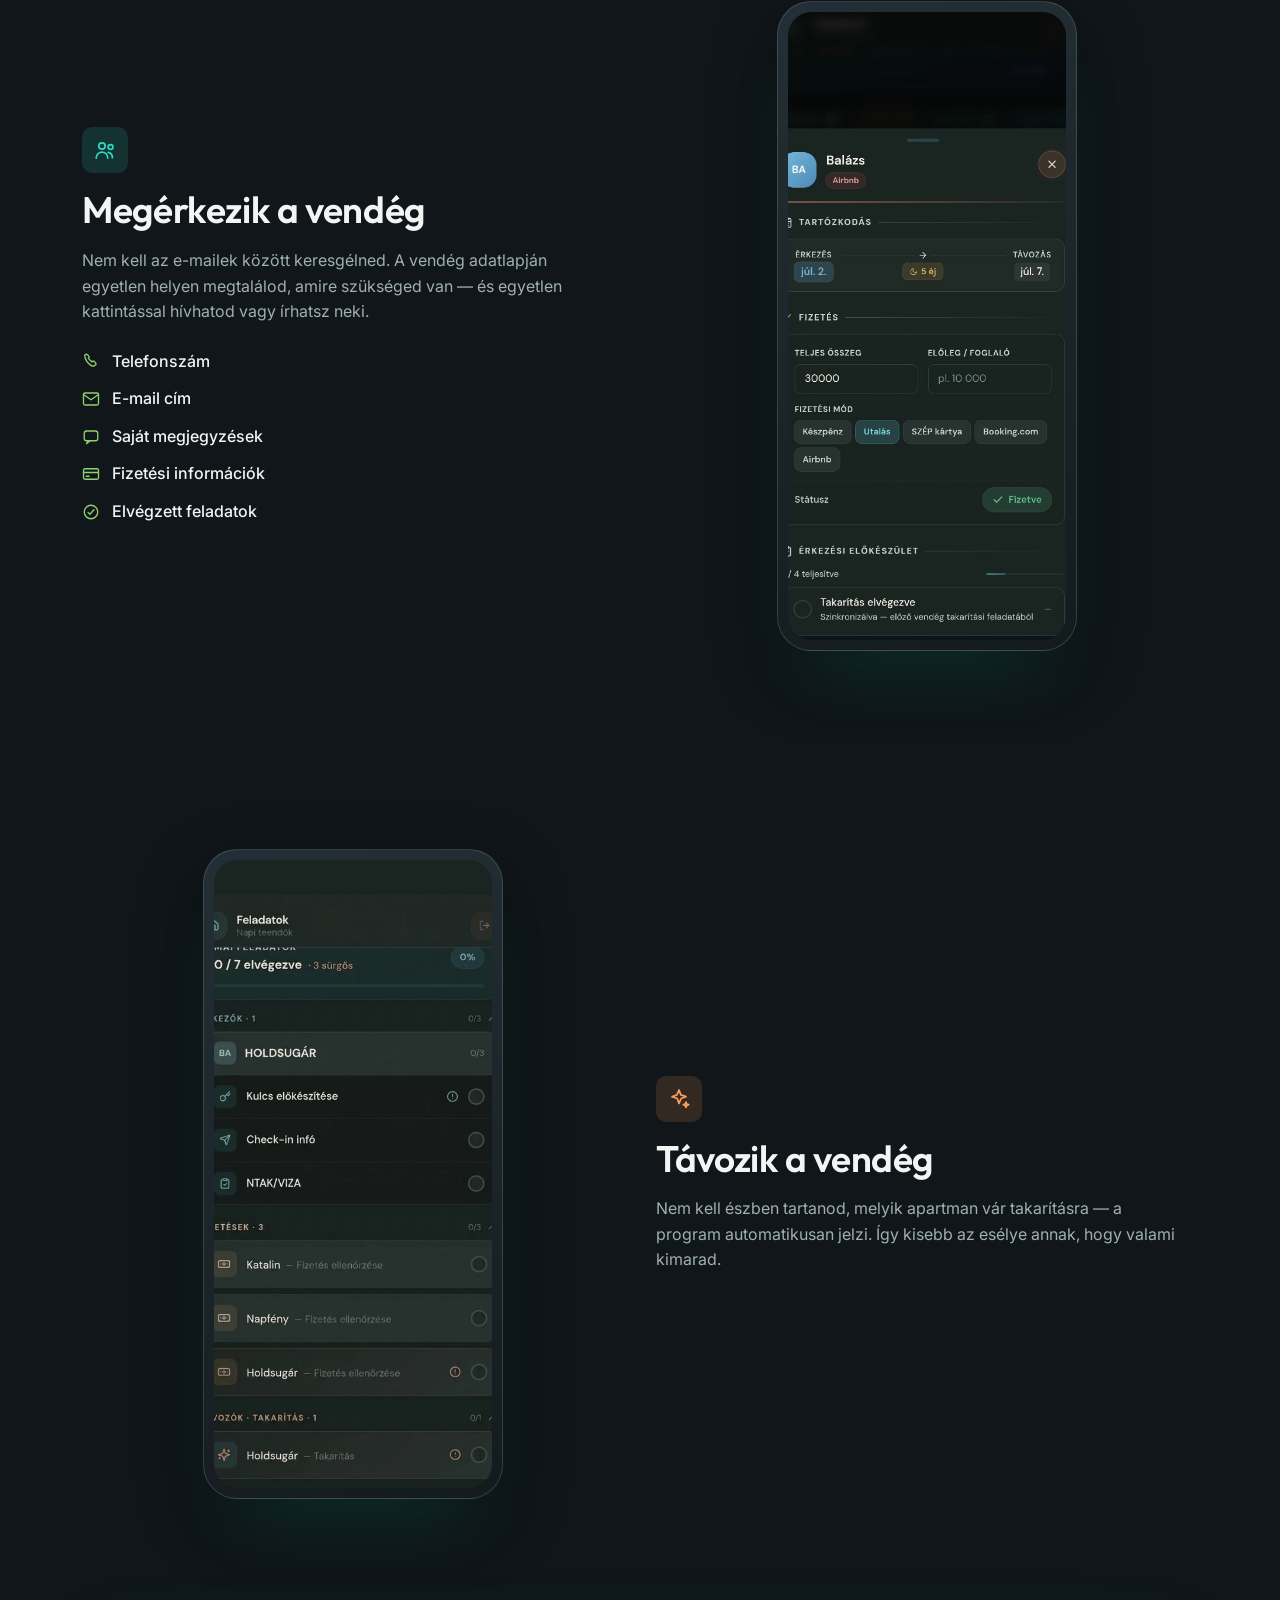
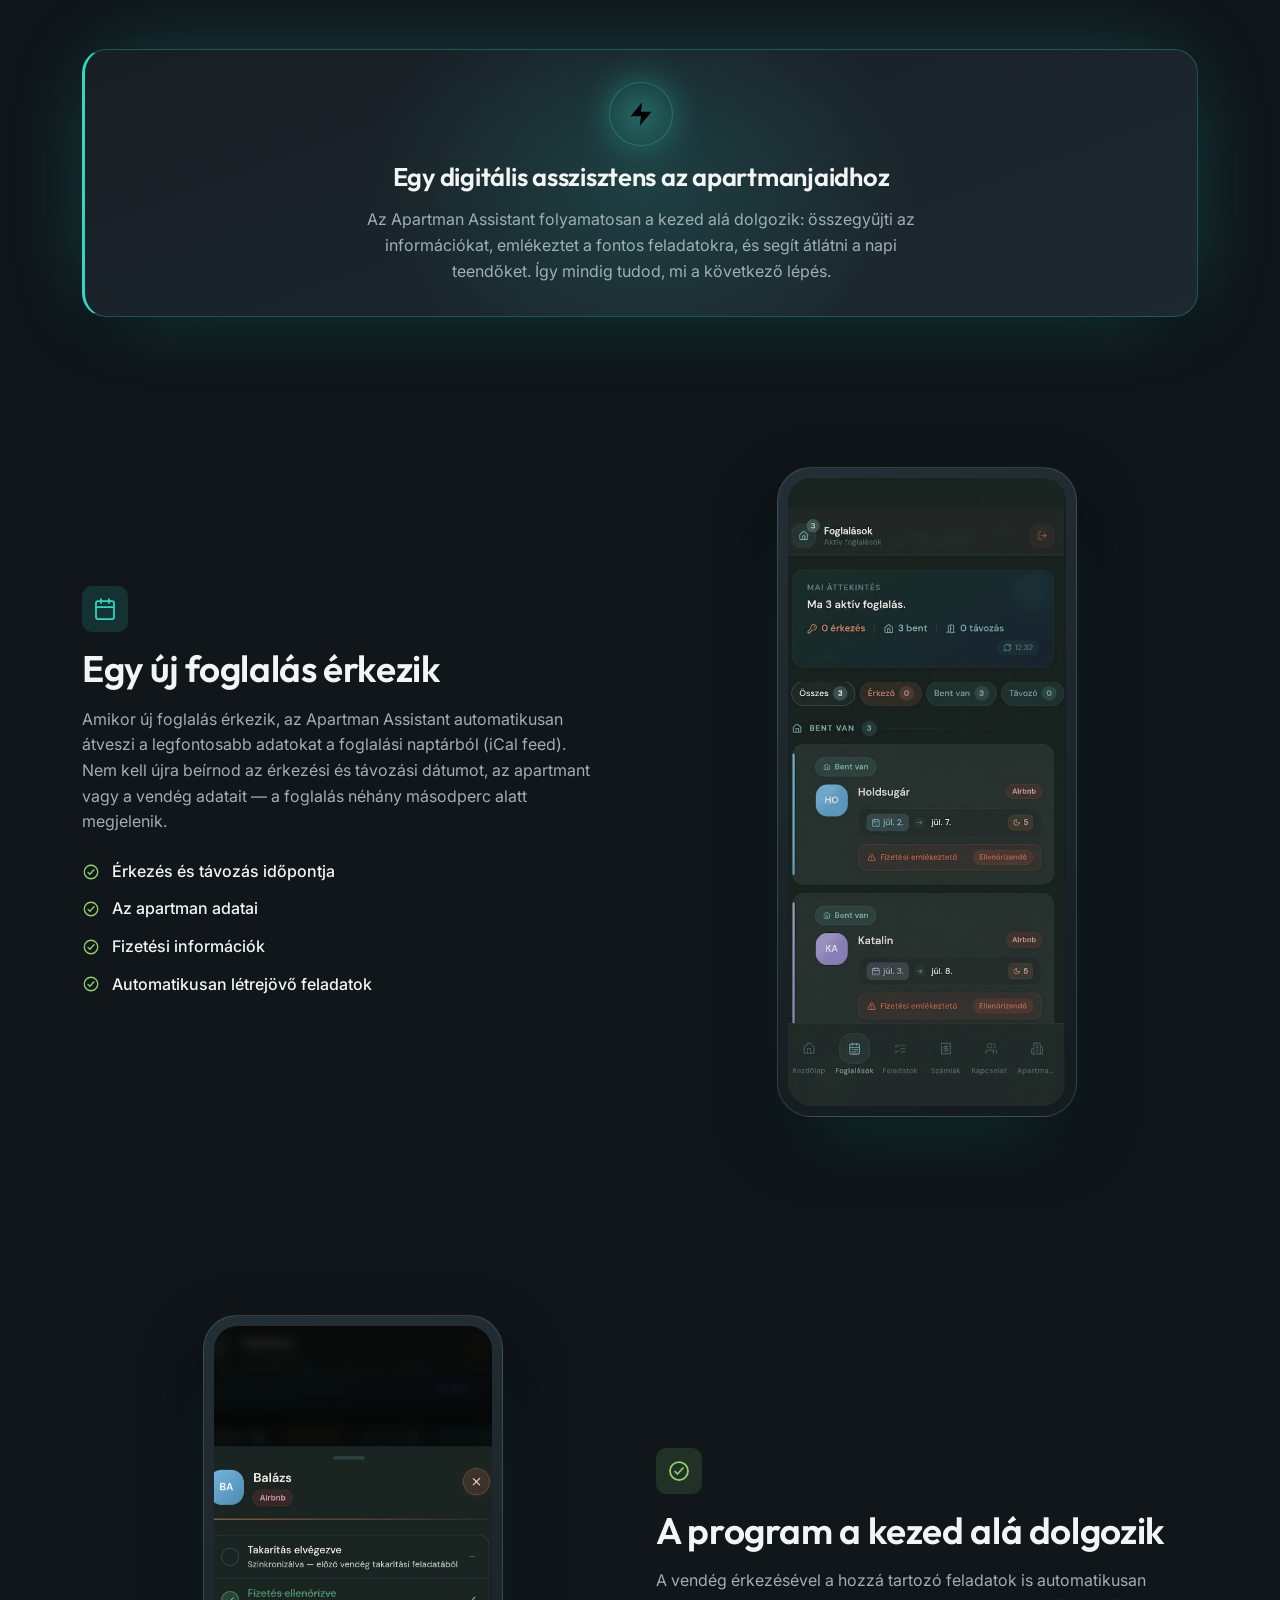
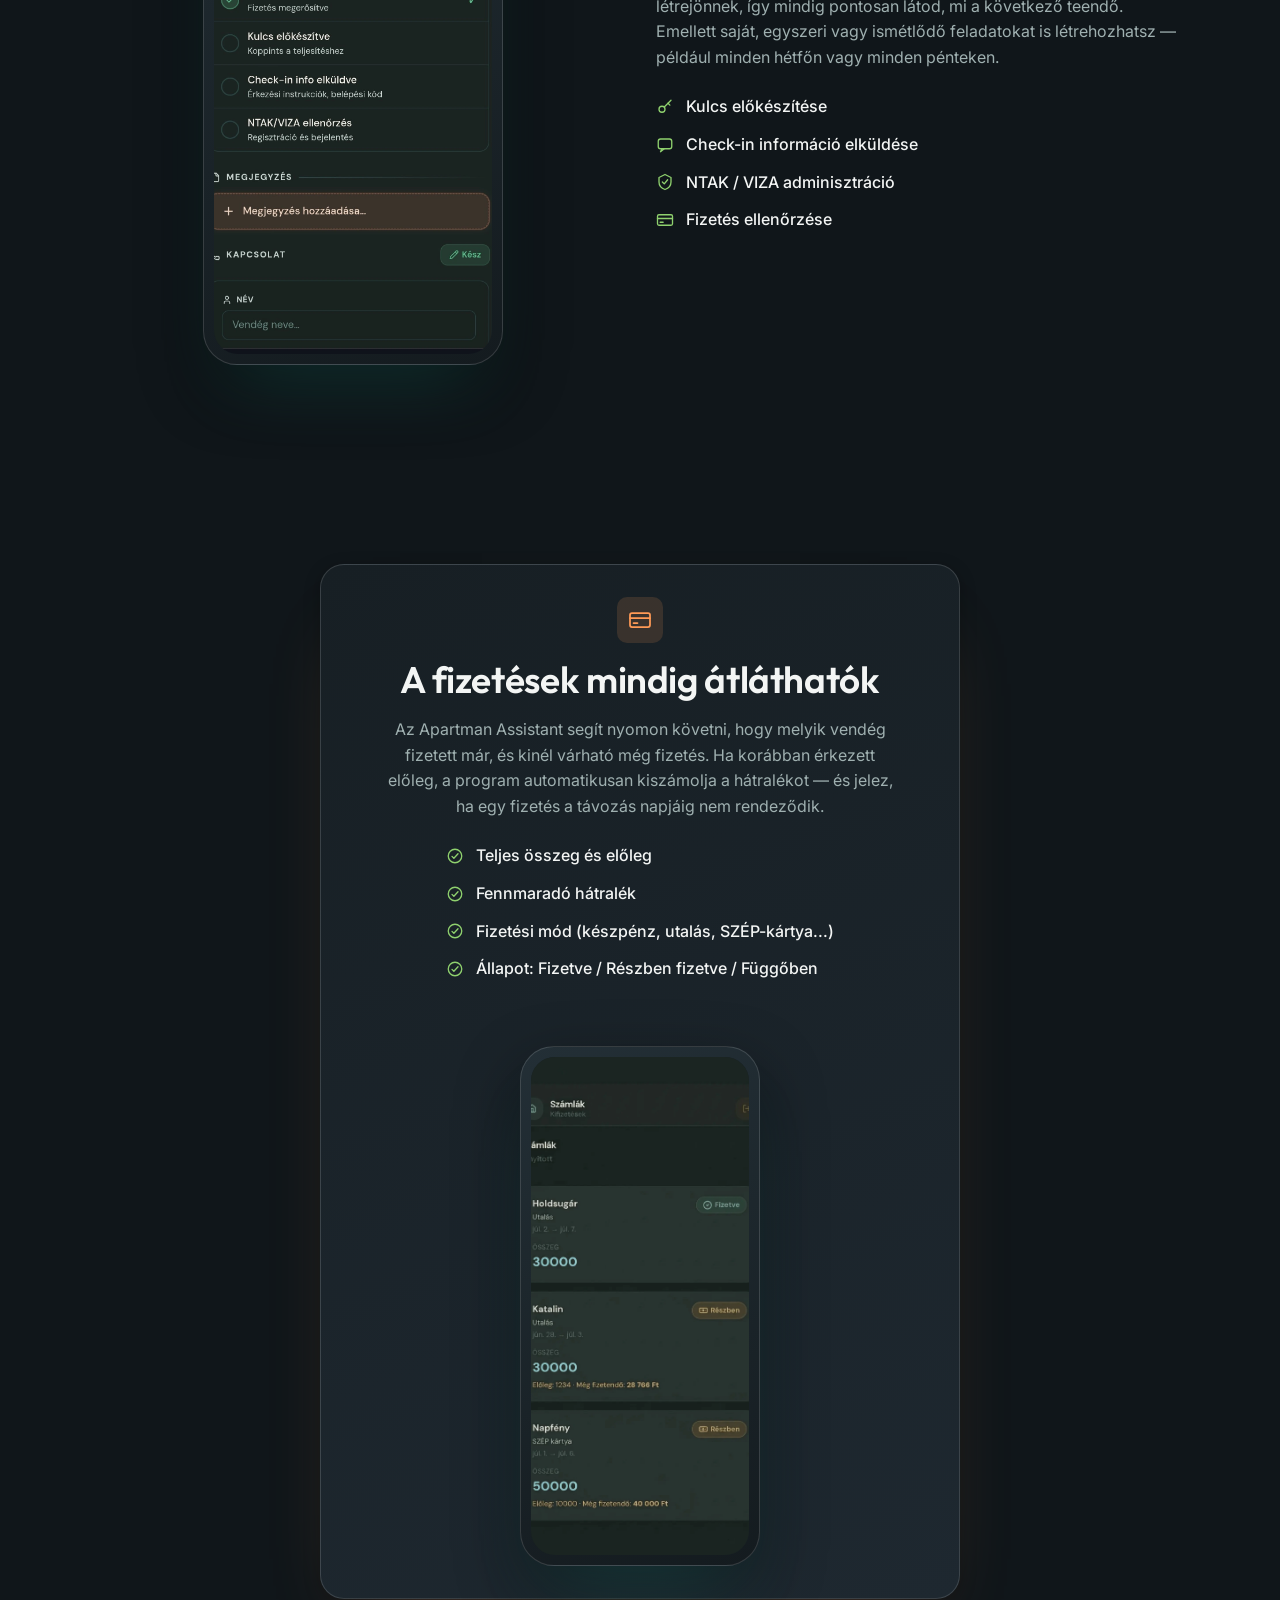
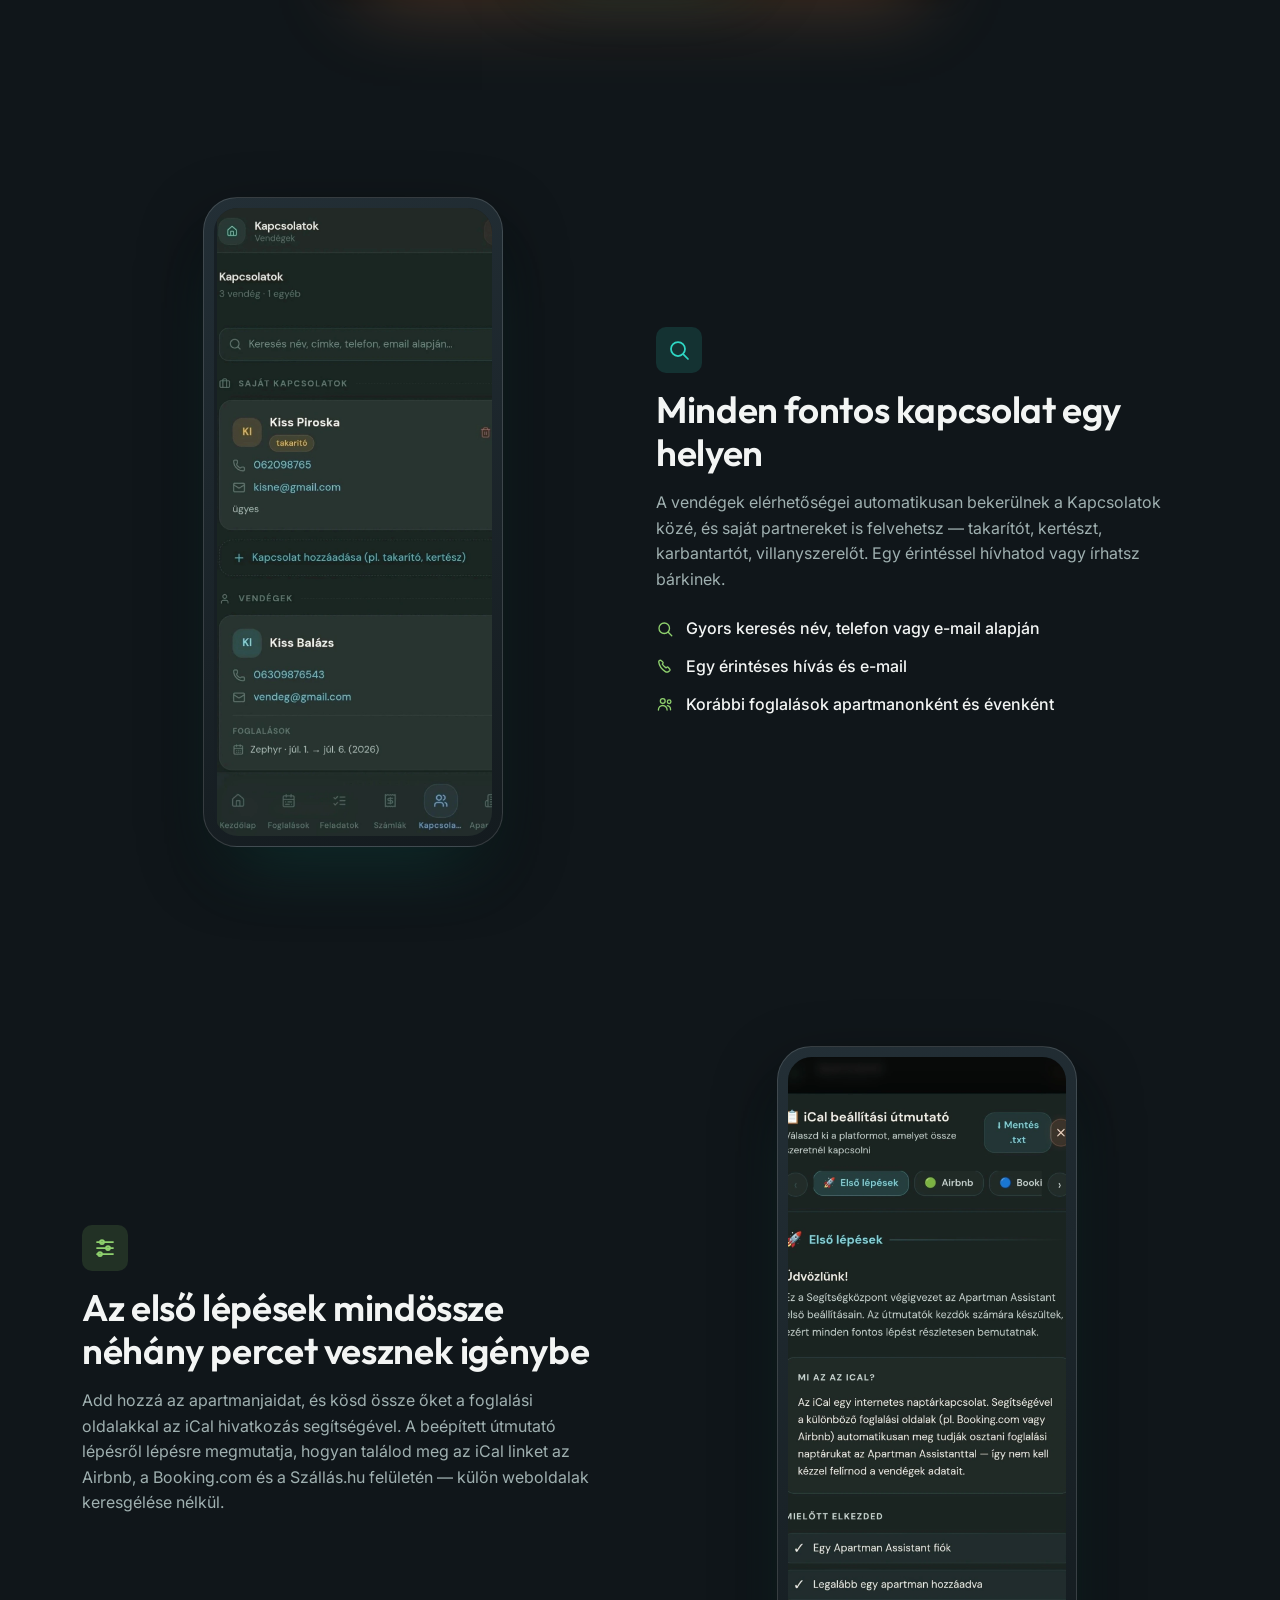
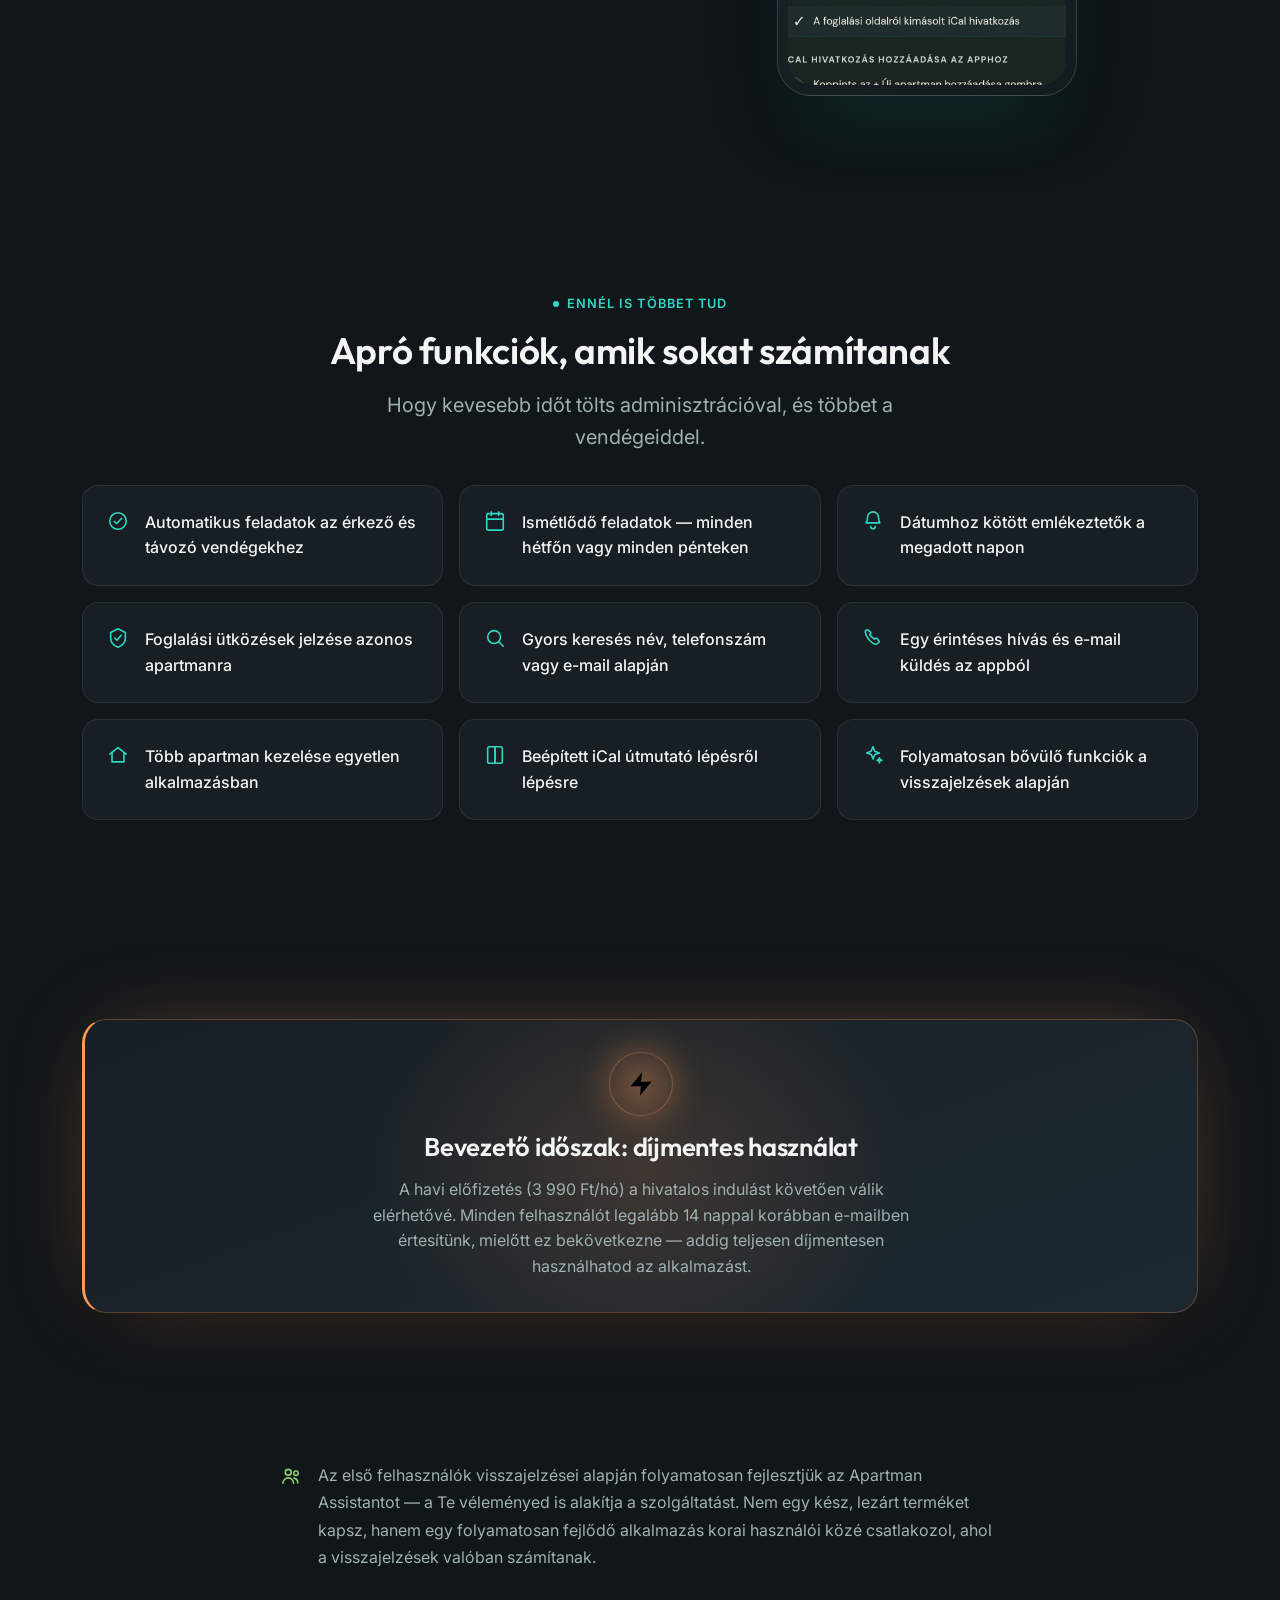
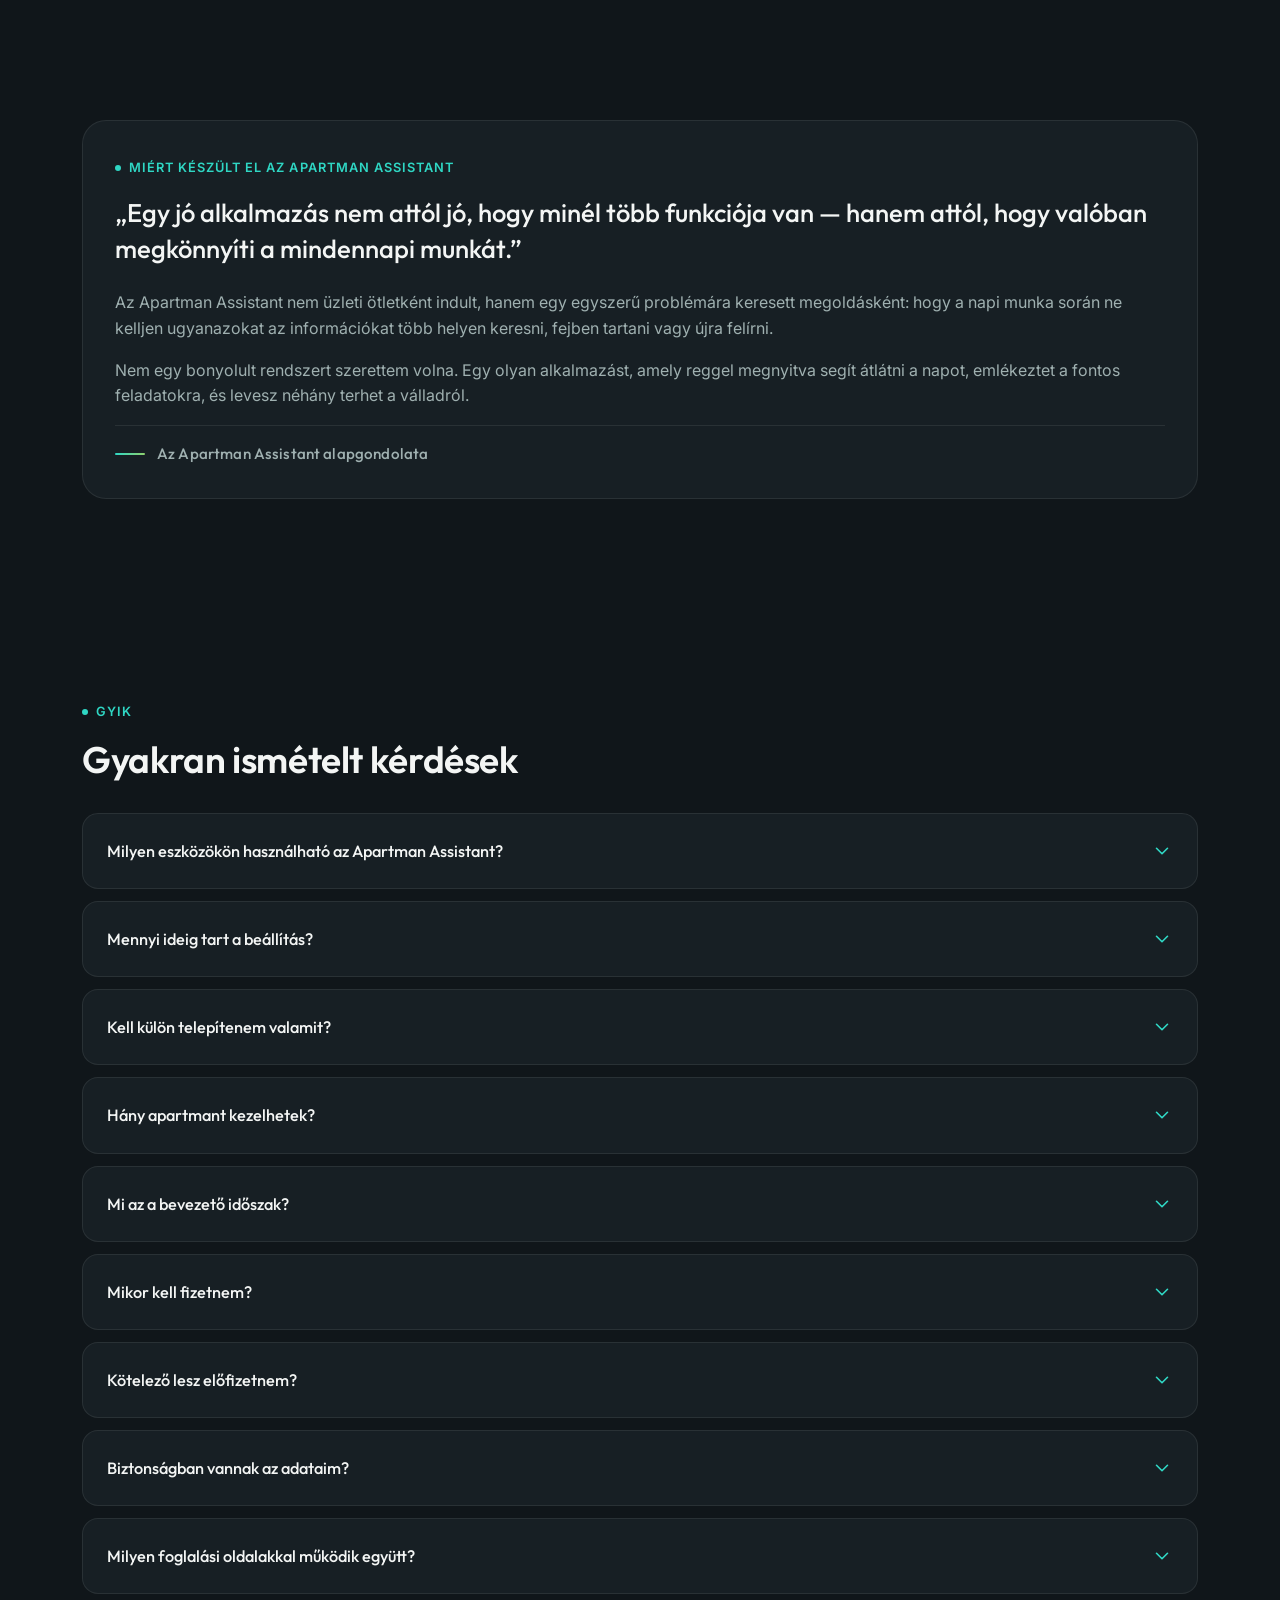
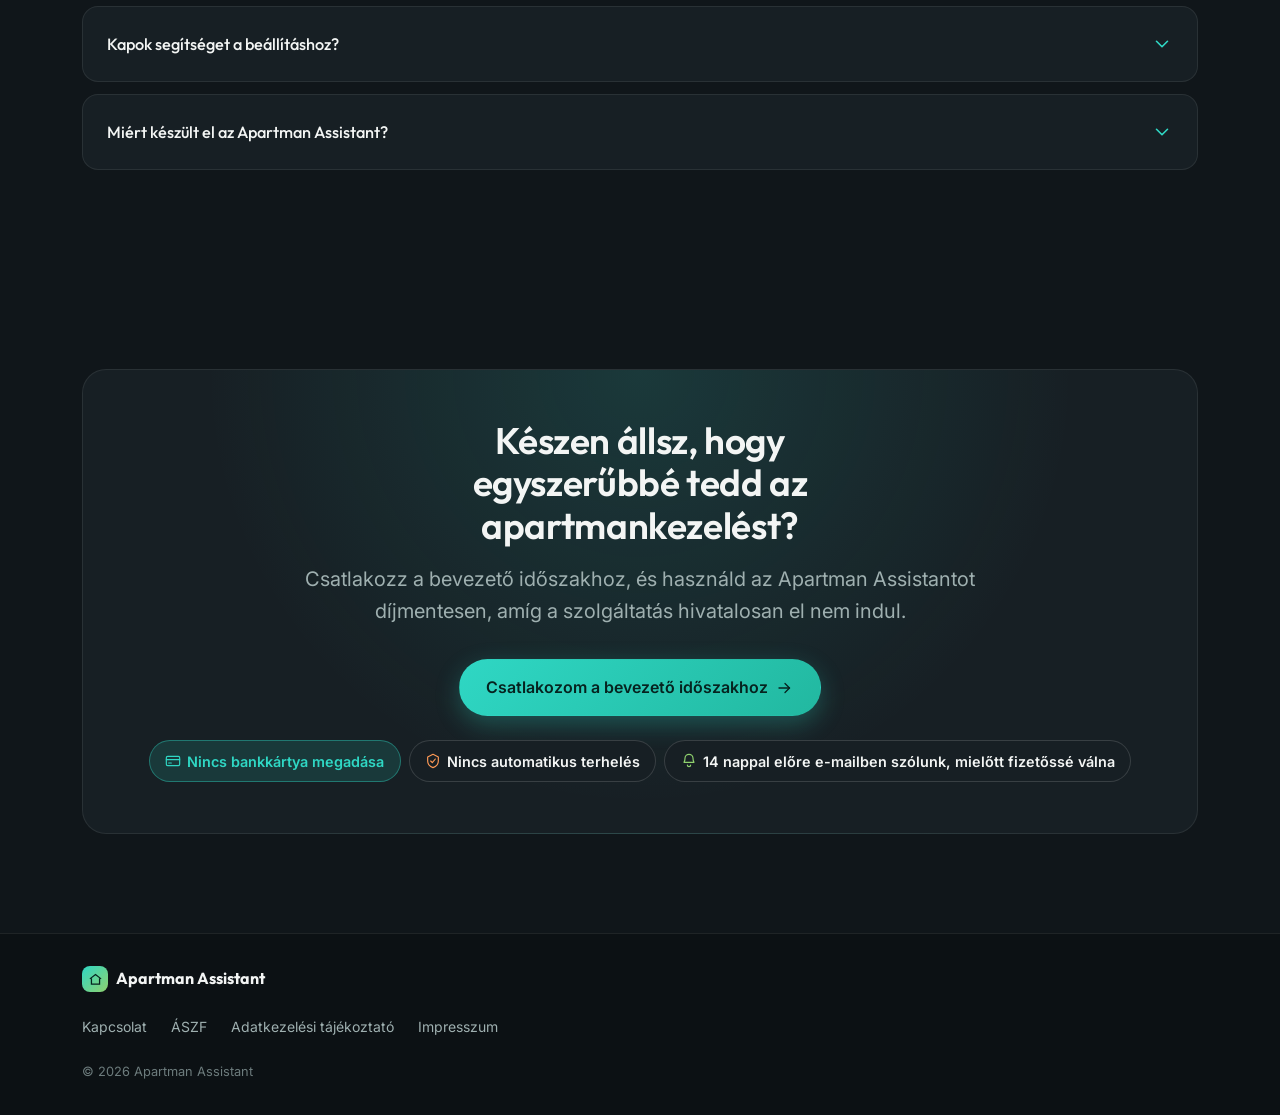
==== commit 42c2d0fa: "Fix header layout: group logo+Blog link together for stable alignment" ====
--- a/index.html
+++ b/index.html
@@ -198,11 +198,13 @@
      ========================================================================== -->
 <header class="site-header" data-block="header">
   <div class="container site-header__inner">
-    <a class="logo" href="#top" aria-label="Apartman Assistant — kezdőlap">
-      <span class="logo__mark"><svg viewBox="0 0 24 24"><use href="#icon-home"/></svg></span>
-      Apartman Assistant
-    </a>
-    <a class="header-nav-link" href="/blog">Blog</a>
+    <div class="site-header__left">
+      <a class="logo" href="#top" aria-label="Apartman Assistant — kezdőlap">
+        <span class="logo__mark"><svg viewBox="0 0 24 24"><use href="#icon-home"/></svg></span>
+        Apartman Assistant
+      </a>
+      <a class="header-nav-link" href="/blog">Blog</a>
+    </div>
     <a class="btn btn-primary" href="#cta" data-cta="header">
       Csatlakozom
     </a>
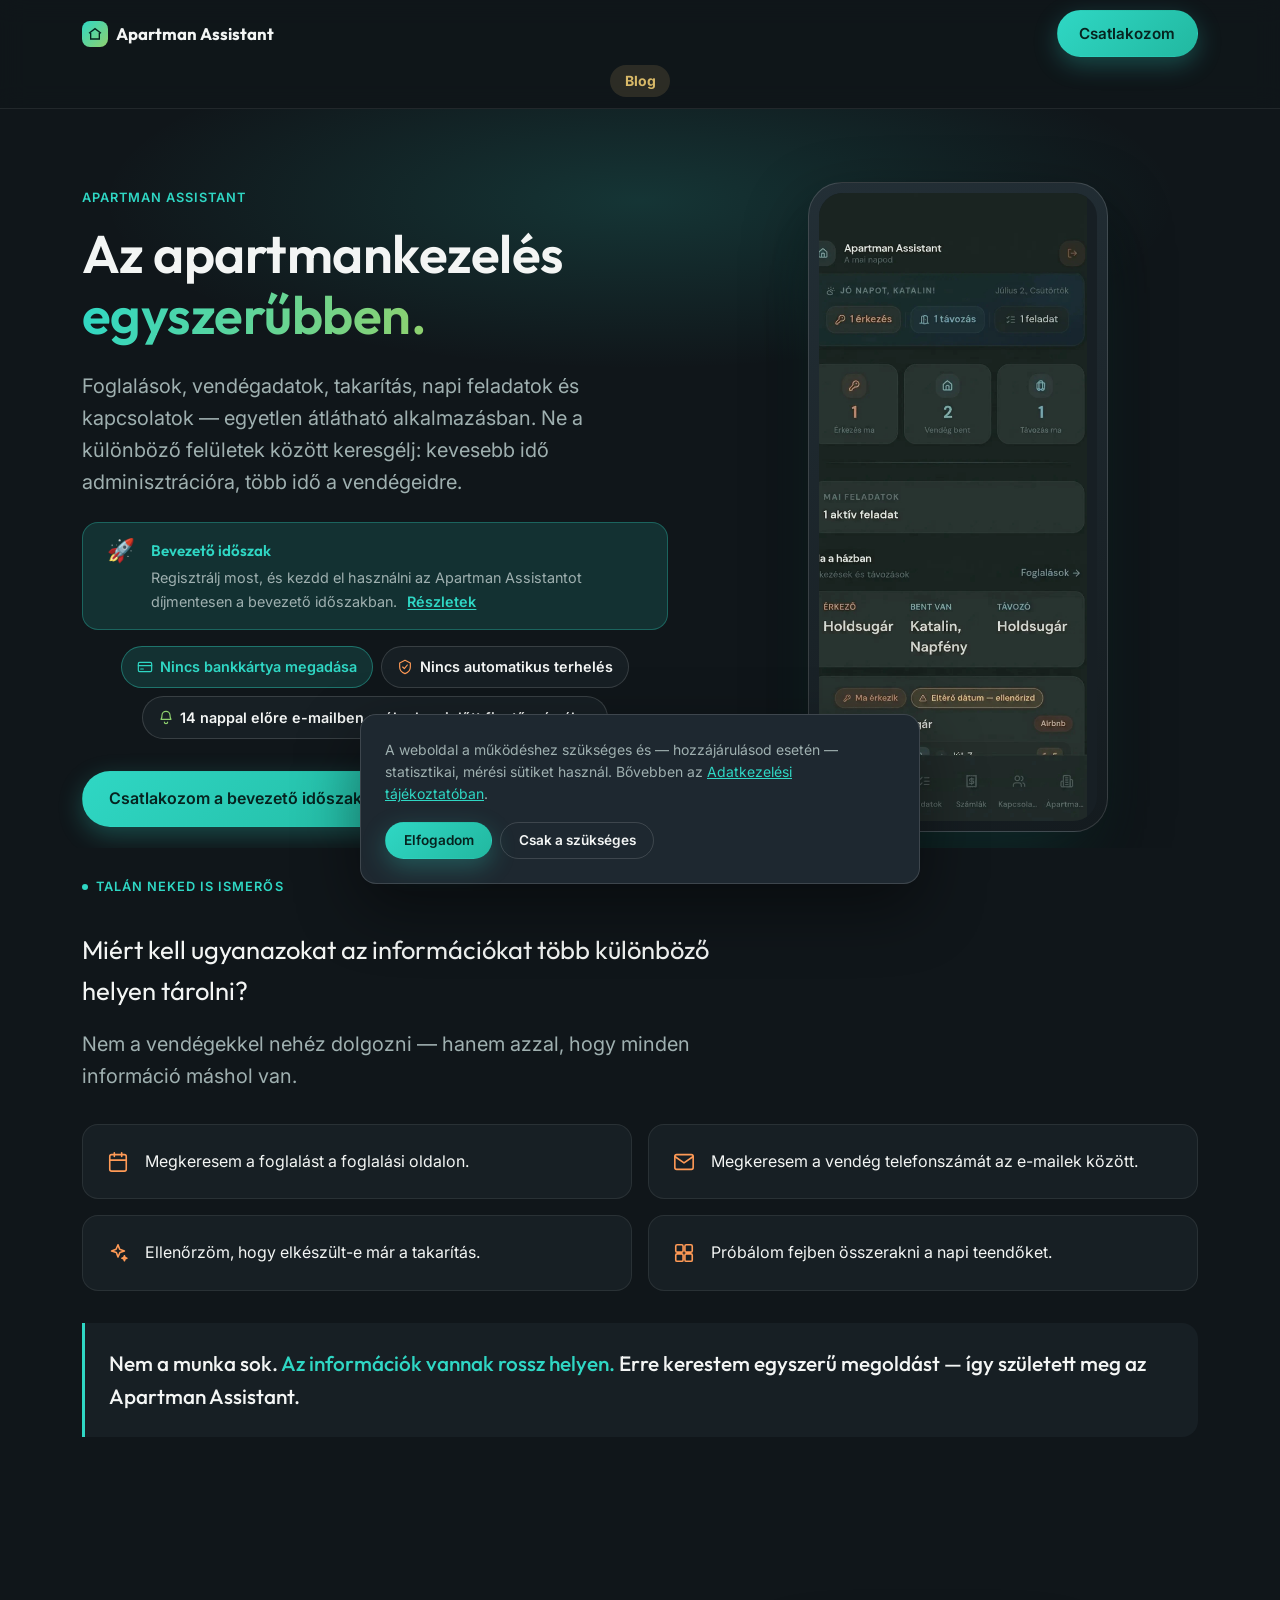
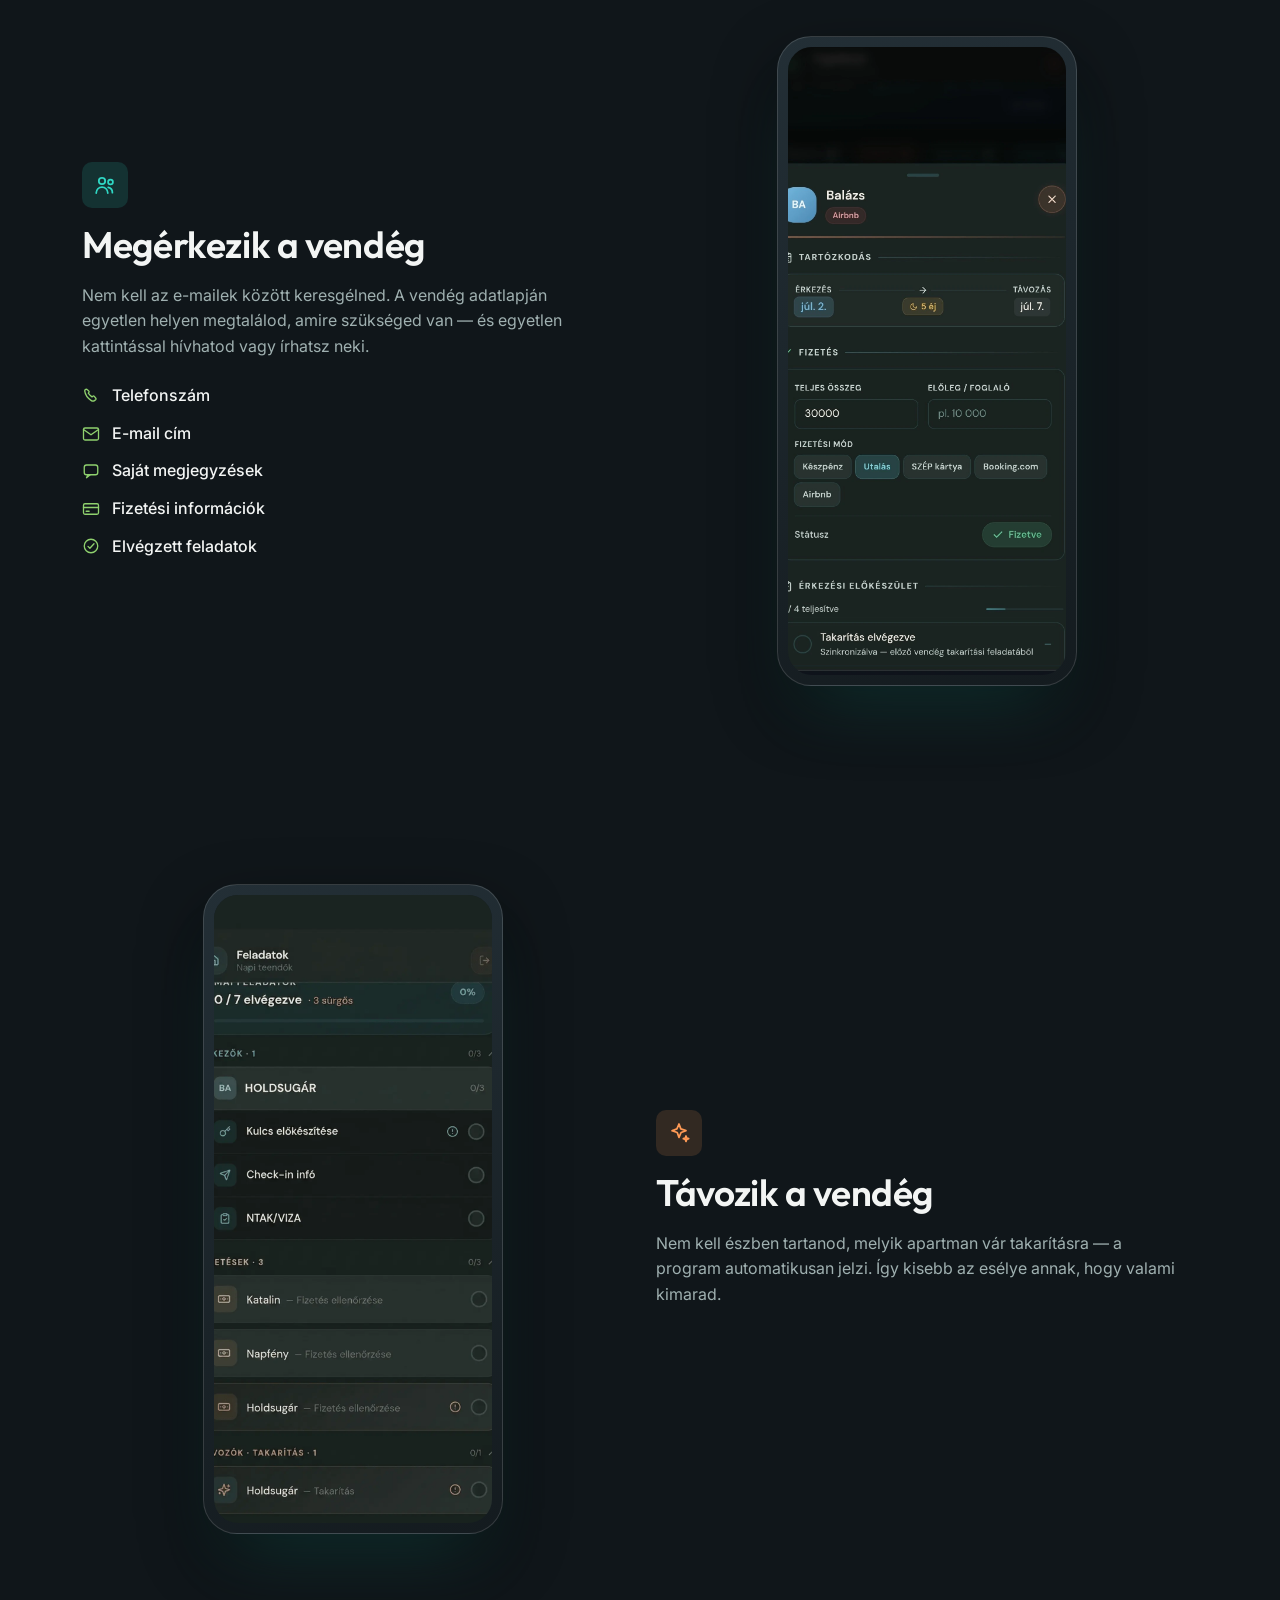
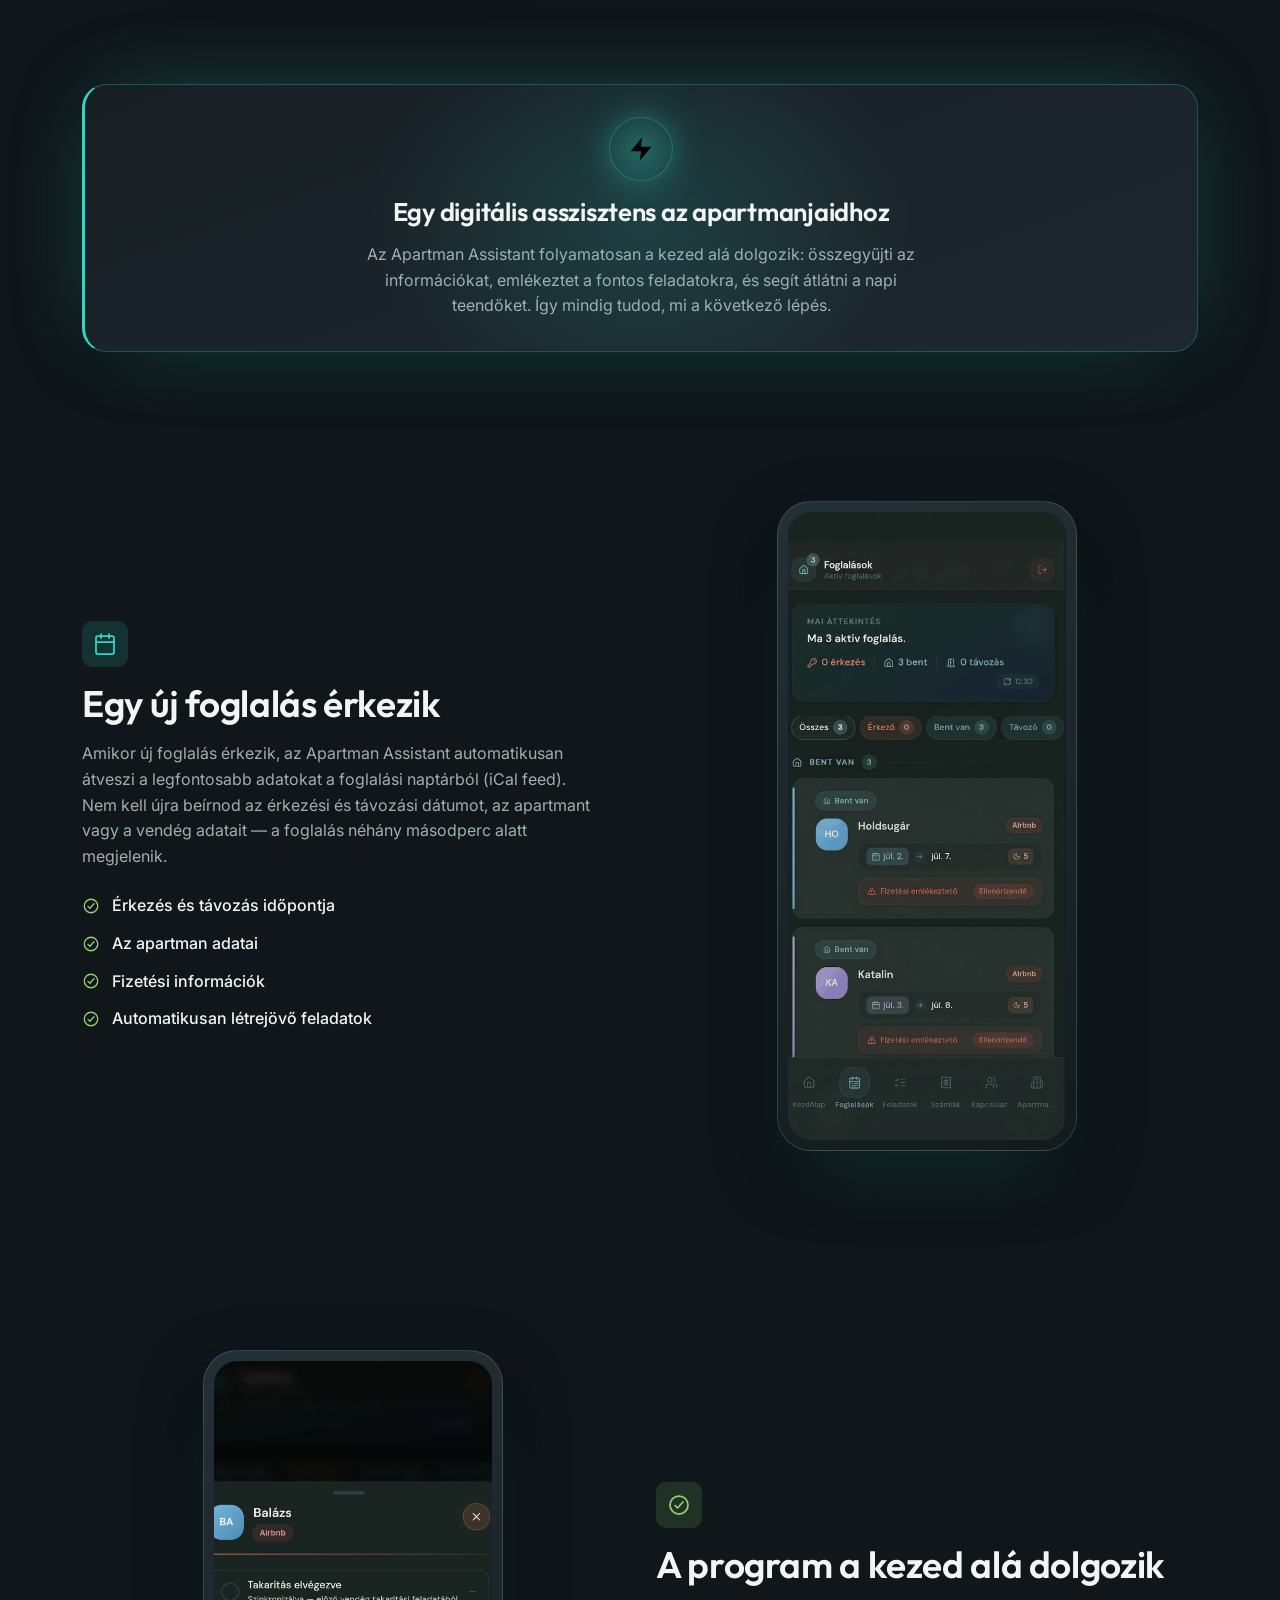
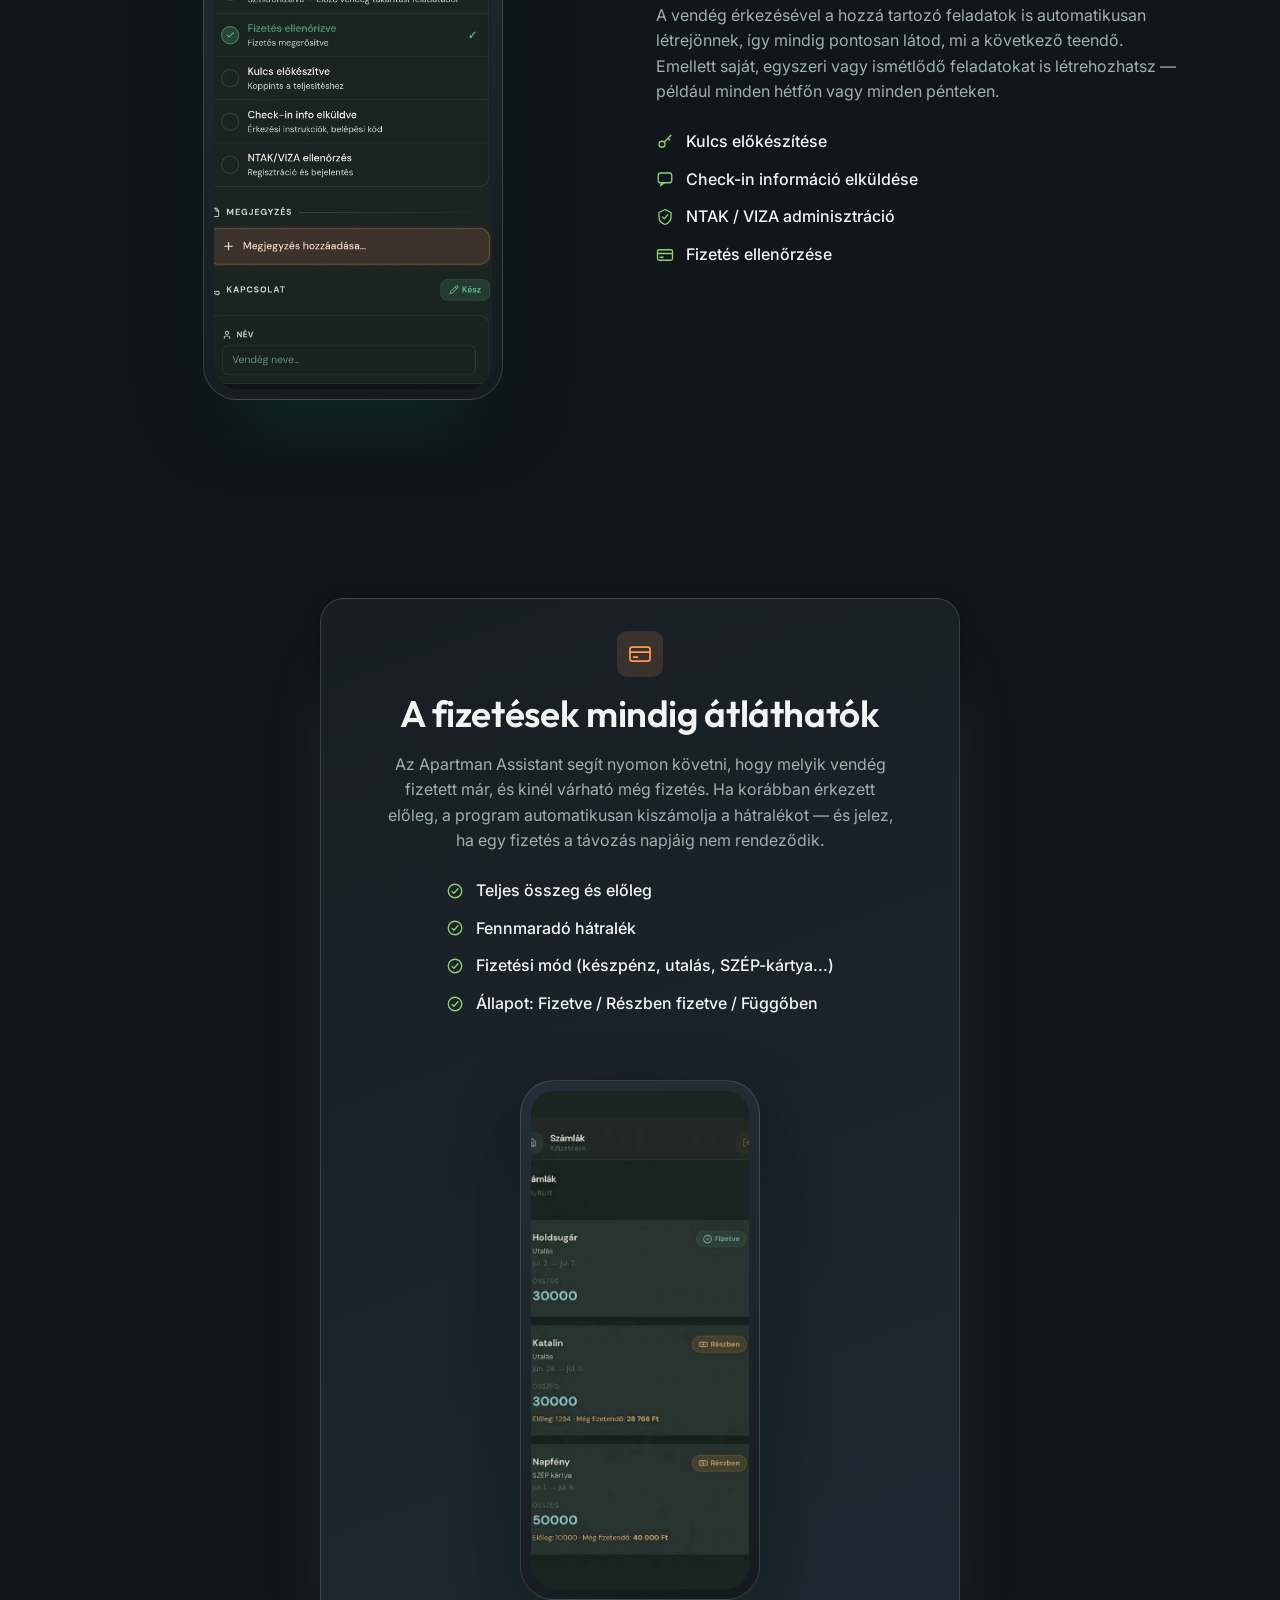
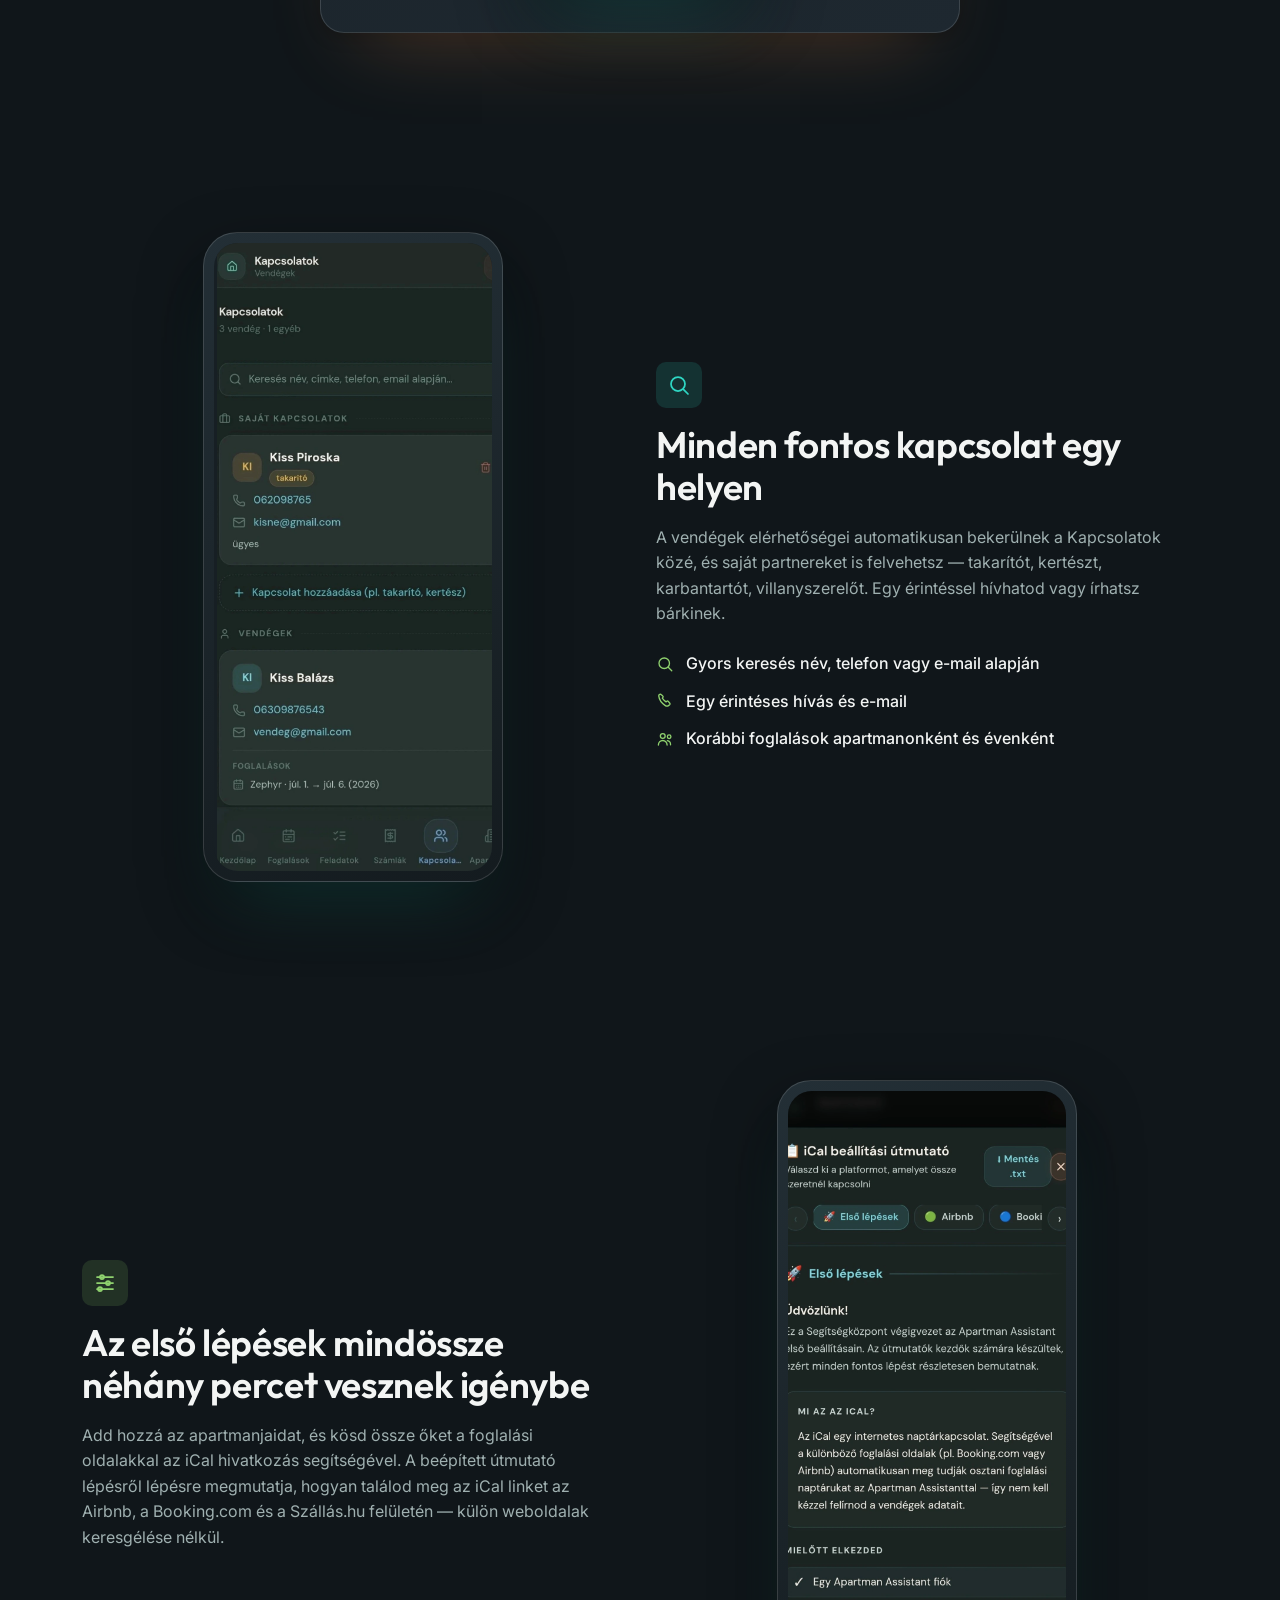
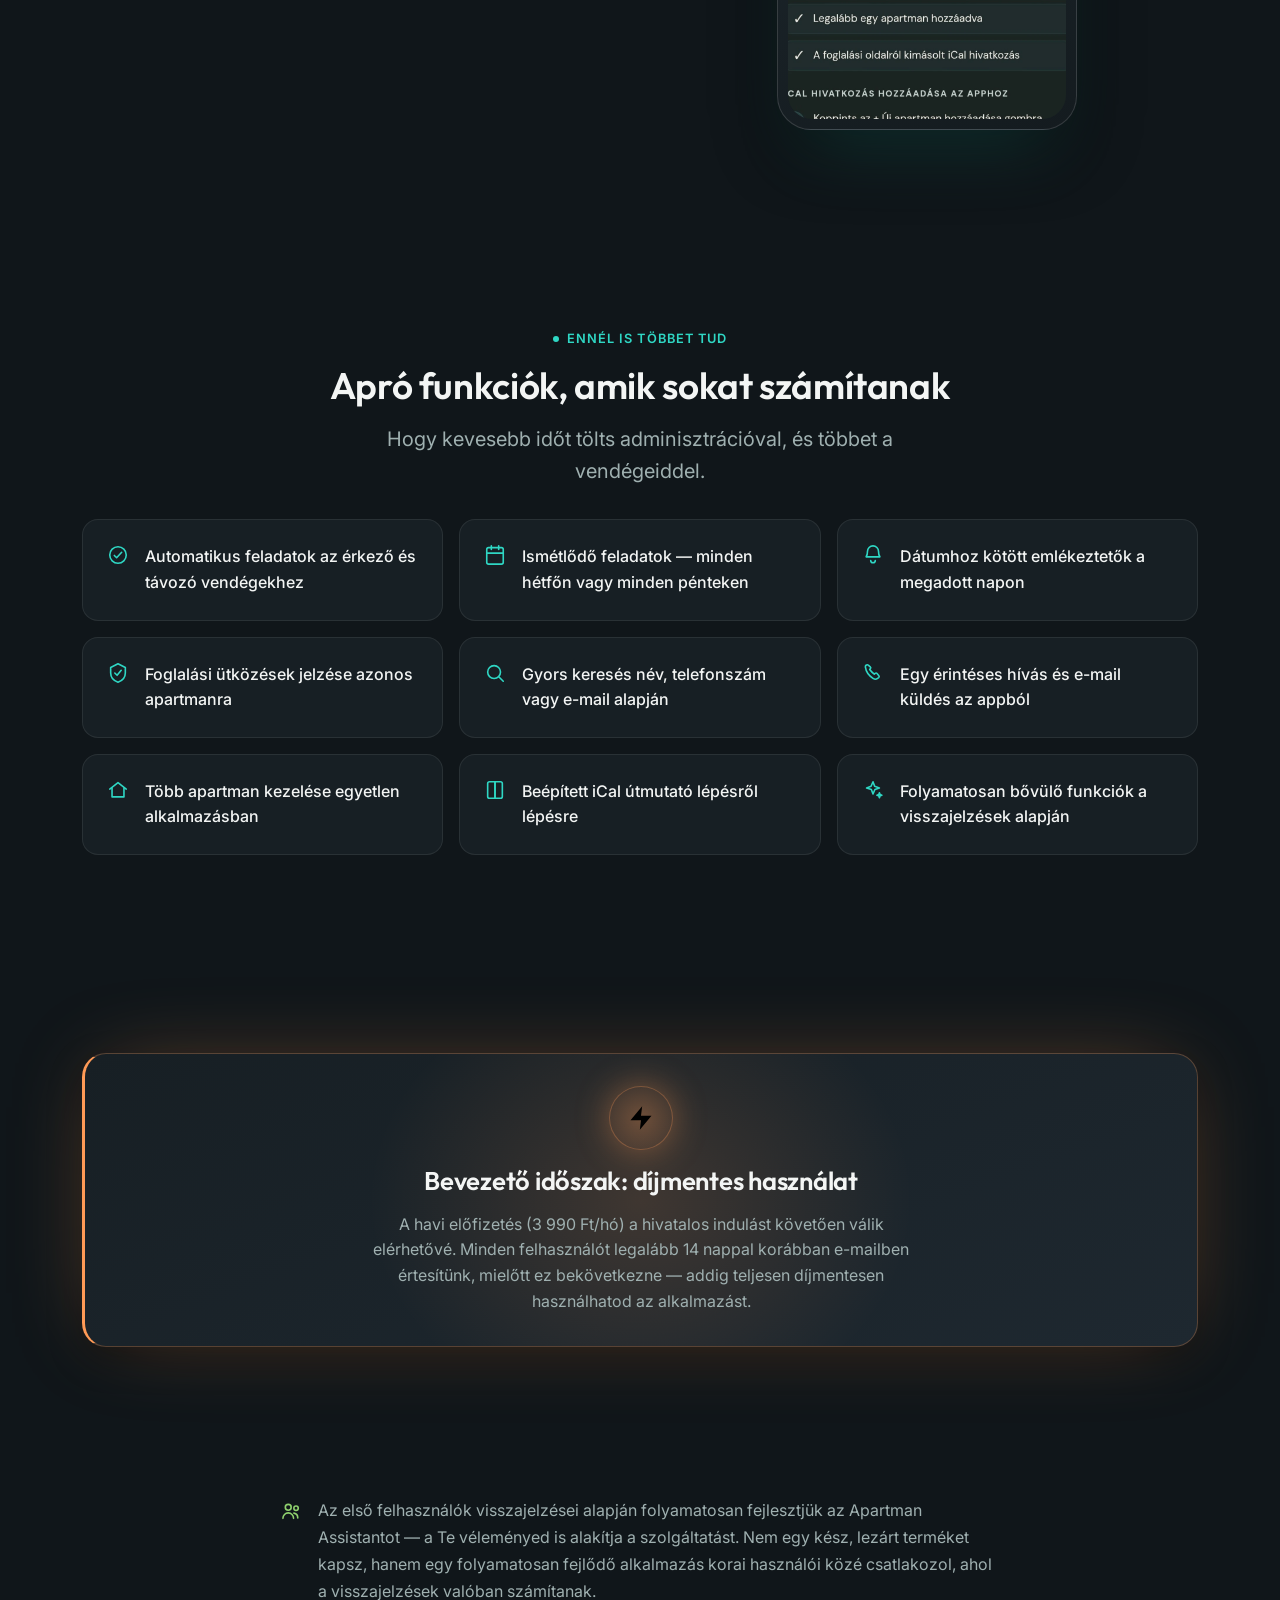
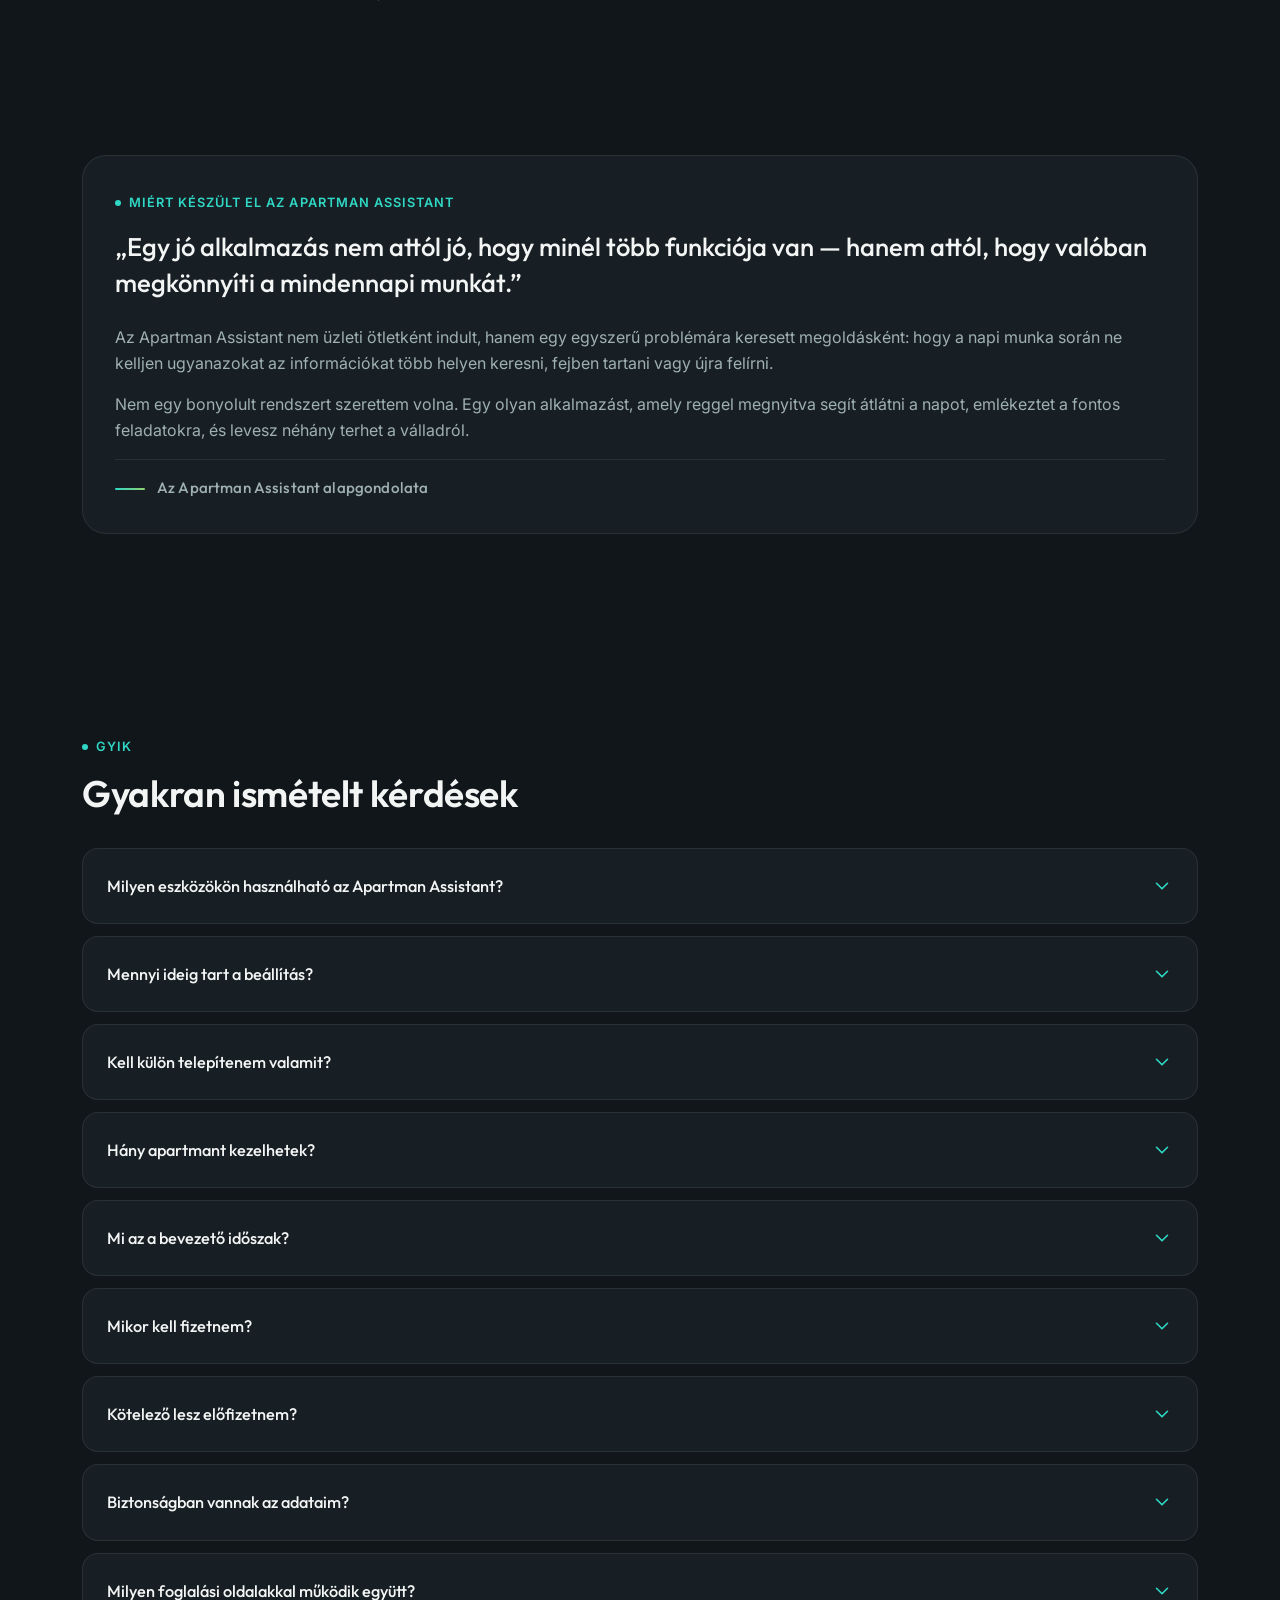
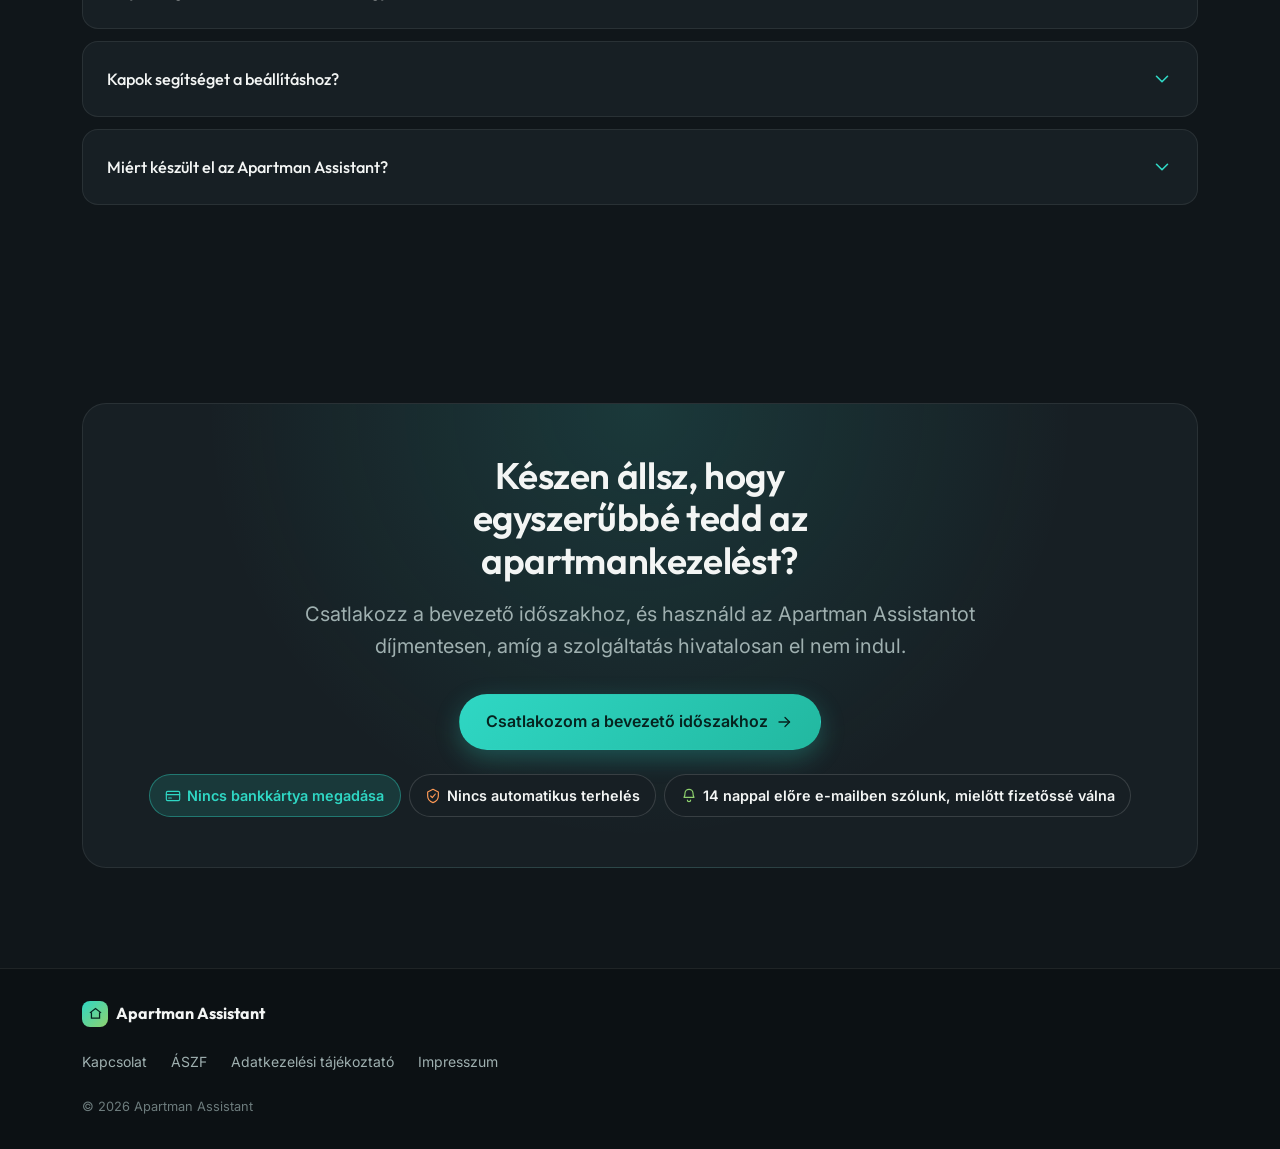
==== commit 3f5da57a: "Fejléc: Blog gomb külön, középre igazított sorba kerül" ====
--- a/index.html
+++ b/index.html
@@ -198,16 +198,16 @@
      ========================================================================== -->
 <header class="site-header" data-block="header">
   <div class="container site-header__inner">
-    <div class="site-header__left">
+    <div class="site-header__top">
       <a class="logo" href="#top" aria-label="Apartman Assistant — kezdőlap">
         <span class="logo__mark"><svg viewBox="0 0 24 24"><use href="#icon-home"/></svg></span>
         Apartman Assistant
       </a>
-      <a class="header-nav-link" href="/blog">Blog</a>
-    </div>
-    <a class="btn btn-primary" href="#cta" data-cta="header">
-      Csatlakozom
-    </a>
+      <a class="btn btn-primary" href="#cta" data-cta="header">
+        Csatlakozom
+      </a>
+    </div>
+    <a class="header-nav-link" href="/blog">Blog</a>
   </div>
 </header>
 
--- a/style.css
+++ b/style.css
@@ -35,6 +35,8 @@
   --color-orange-dim: rgba(255, 154, 86, 0.14);
   --color-green: #8fd16e;
   --color-green-dim: rgba(143, 209, 110, 0.14);
+  --color-gold: #d8b968;
+  --color-gold-dim: rgba(216, 185, 104, 0.14);
 
   /* Tipográfia */
   --font-display: "Outfit", "Segoe UI", sans-serif;
@@ -568,9 +570,18 @@
 
 .site-header__inner {
   display: flex;
+  flex-direction: column;
+  align-items: center;
+  gap: 0.5rem;
+  padding-block: 0.65rem;
+}
+
+.site-header__top {
+  display: flex;
+  width: 100%;
   align-items: center;
   justify-content: space-between;
-  padding-block: 0.65rem;
+  gap: 0.75rem;
 }
 
 .logo {
@@ -581,6 +592,13 @@
   font-weight: 700;
   font-size: 1.05rem;
   color: var(--color-text);
+  white-space: nowrap;
+}
+
+@media (max-width: 380px) {
+  .logo {
+    font-size: 0.92rem;
+  }
 }
 
 .logo__mark {
@@ -1509,13 +1527,18 @@
    -------------------------------------------------------------------------- */
 .header-nav-link {
   font-size: var(--fs-small);
-  font-weight: 600;
-  color: var(--color-text-muted);
+  font-weight: 700;
+  color: var(--color-gold);
   text-decoration: none;
+  padding: 0.3rem 0.9rem;
+  border-radius: var(--radius-pill);
+  background: var(--color-gold-dim);
+  white-space: nowrap;
 }
 
 .header-nav-link:hover {
-  color: var(--color-text);
+  background: var(--color-gold);
+  color: var(--color-bg);
 }
 
 .container--narrow {
